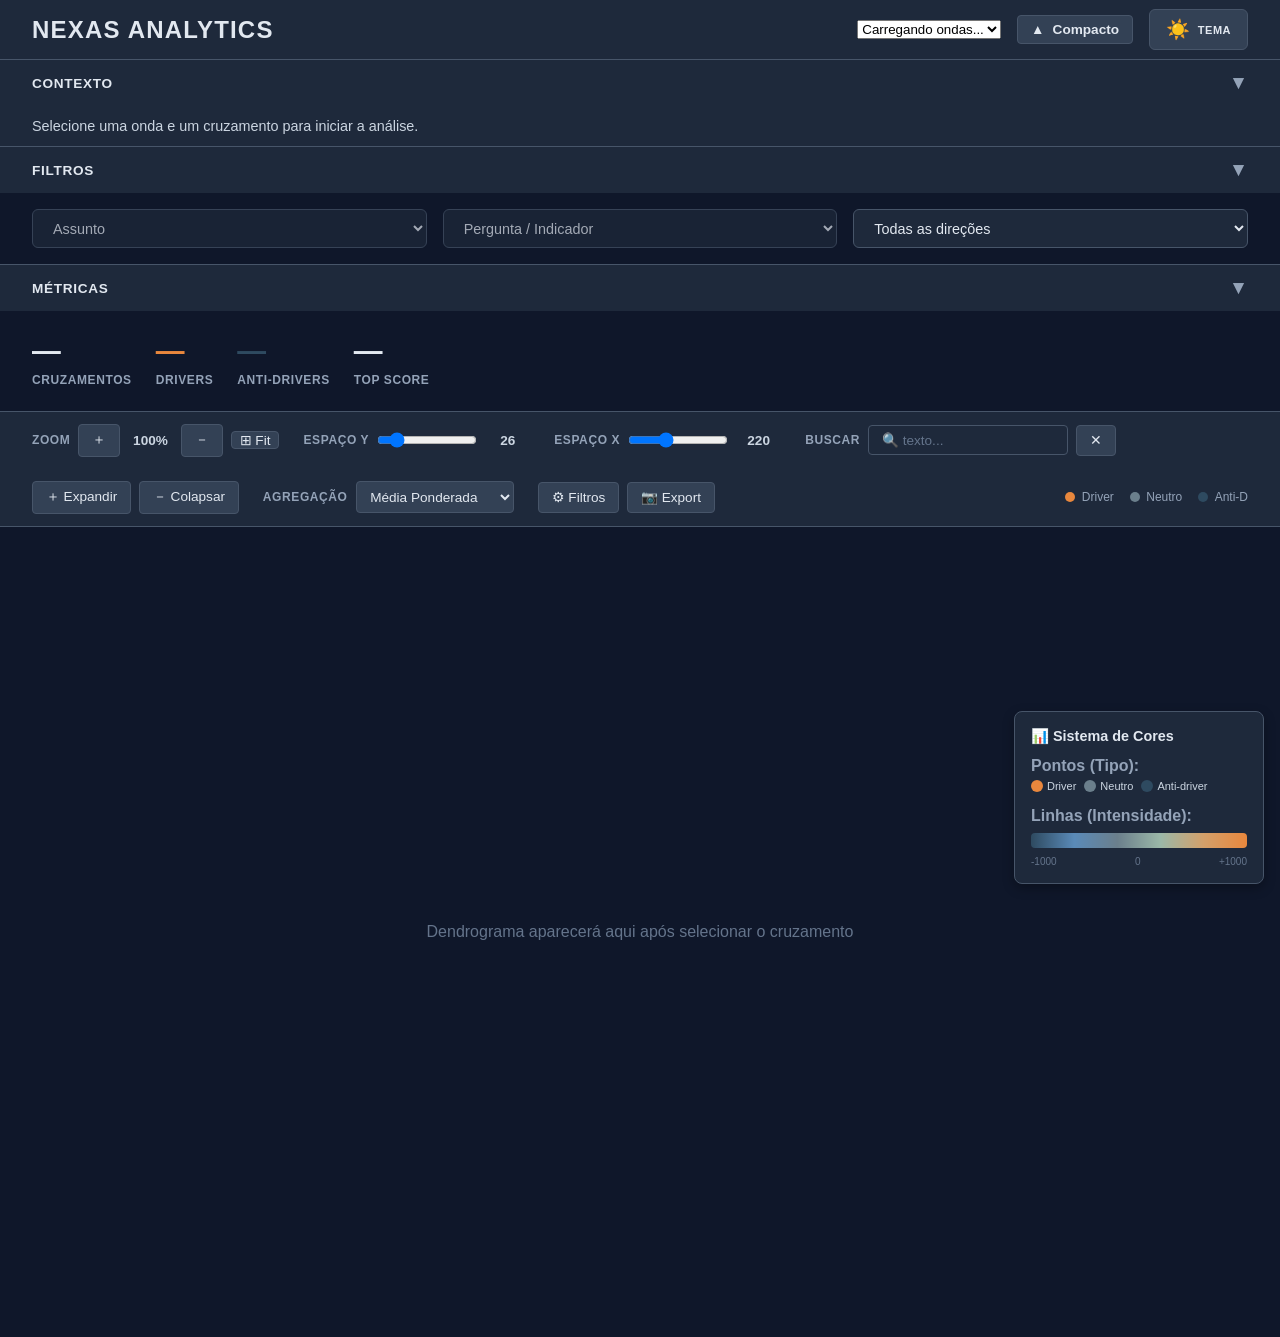
==== frontend/index.html @ d3ffb60a "feat: nexas analytics v1 — fastapi + sqlite + d3 collapsible tree" ====
<!DOCTYPE html>
<html lang="pt-BR" data-theme="dark">
<head>
    <meta charset="UTF-8">
    <meta name="viewport" content="width=device-width, initial-scale=1.0">
    <title>NEXAS Analytics v2.0 - Final</title>
    <script src="https://d3js.org/d3.v7.min.js"></script>
    <style>
        /* ═══════════════════════════════════════════════════════════
           CSS VARIABLES - TEMA ESCURO E CLARO
           ═══════════════════════════════════════════════════════════ */
        
        :root[data-theme="dark"] {
            --bg-primary: #0f172a;
            --bg-secondary: #1e293b;
            --bg-tertiary: #334155;
            --text-primary: #e2e8f0;
            --text-secondary: #cbd5e1;
            --text-tertiary: #94a3b8;
            --text-muted: #64748b;
            --border-color: #475569;
            --hover-bg: #334155;
            --input-bg: #1e293b;
            --input-border: #475569;
            --svg-bg: #0f172a;
            --node-stroke: #1e293b;
        }
        
        :root[data-theme="light"] {
            --bg-primary: #ffffff;
            --bg-secondary: #f8fafc;
            --bg-tertiary: #e2e8f0;
            --text-primary: #0f172a;
            --text-secondary: #334155;
            --text-tertiary: #475569;
            --text-muted: #94a3b8;
            --border-color: #cbd5e1;
            --hover-bg: #f1f5f9;
            --input-bg: #ffffff;
            --input-border: #cbd5e1;
            --svg-bg: #ffffff;
            --node-stroke: #e2e8f0;
        }
        
        * {
            margin: 0;
            padding: 0;
            box-sizing: border-box;
        }
        
        body {
            font-family: -apple-system, BlinkMacSystemFont, "Segoe UI", Roboto, "Helvetica Neue", Arial, sans-serif;
            background: var(--bg-primary);
            color: var(--text-primary);
            overflow-x: hidden;
            transition: background-color 0.3s ease, color 0.3s ease;
        }
        
        /* ═══════════════════════════════════════════════════════════
           HEADER ADAPTATIVO - NORMAL E MINIMIZADO
           ═══════════════════════════════════════════════════════════ */
        
        .header {
            background: var(--bg-secondary);
            border-bottom: 1px solid var(--border-color);
            padding: 1rem 2rem;
            display: flex;
            justify-content: space-between;
            align-items: center;
            transition: all 0.3s ease;
            height: 60px;
        }
        
        body.minimized .header {
            height: 40px;
            padding: 0.5rem 2rem;
        }
        
        .header h1 {
            font-size: 1.5rem;
            font-weight: 700;
            letter-spacing: 0.05em;
            color: var(--text-primary);
            transition: all 0.3s ease;
        }
        
        body.minimized .header h1 {
            font-size: 1.1rem;
        }
        
        .header-right {
            display: flex;
            gap: 1rem;
            align-items: center;
            transition: all 0.3s ease;
        }
        
        body.minimized .header-right select {
            display: none;
        }
        
        body.minimized .header-right {
            gap: 0.5rem;
        }
        
        /* ═══════════════════════════════════════════════════════════
           CONTROLES COLAPSÁVEIS - CONTEXTO, FILTROS, MÉTRICAS
           ═══════════════════════════════════════════════════════════ */
        
        .controls-wrapper {
            transition: all 0.3s ease;
        }
        
        body.minimized .controls-wrapper {
            display: none;
        }
        
        .section-collapsible {
            border-bottom: 1px solid var(--border-color);
            transition: all 0.3s ease;
        }
        
        .section-header {
            display: flex;
            justify-content: space-between;
            align-items: center;
            padding: 0.75rem 2rem;
            background: var(--bg-secondary);
            cursor: pointer;
            user-select: none;
            transition: all 0.3s ease;
        }
        
        .section-header:hover {
            background: var(--hover-bg);
        }
        
        .section-title {
            font-size: 0.85rem;
            font-weight: 600;
            color: var(--text-primary);
            text-transform: uppercase;
            letter-spacing: 0.05em;
            transition: color 0.3s ease;
        }
        
        .section-toggle {
            font-size: 1.2rem;
            color: var(--text-tertiary);
            transition: transform 0.3s ease, color 0.3s ease;
        }
        
        .section-collapsed .section-toggle {
            transform: rotate(-90deg);
        }
        
        .section-content {
            max-height: 500px;
            overflow: hidden;
            transition: max-height 0.3s ease, opacity 0.3s ease;
            opacity: 1;
        }
        
        .section-collapsed .section-content {
            max-height: 0;
            opacity: 0;
        }
        
        .contexto {
            background: var(--bg-secondary);
            padding: 0.75rem 2rem;
            font-size: 0.9rem;
            color: var(--text-secondary);
            font-weight: 500;
            transition: all 0.3s ease;
        }
        
        .filtros {
            background: var(--bg-primary);
            padding: 1rem 2rem;
            display: flex;
            gap: 1rem;
            transition: all 0.3s ease;
        }
        
        .filtros select {
            flex: 1;
            padding: 0.6rem 1rem;
            background: var(--input-bg);
            color: var(--text-primary);
            border: 1px solid var(--input-border);
            border-radius: 6px;
            font-size: 0.9rem;
            cursor: pointer;
            transition: all 0.3s ease;
        }
        
        .filtros select:hover {
            background: var(--hover-bg);
        }
        
        .filtros select:focus {
            outline: 2px solid #3b82f6;
            outline-offset: 2px;
        }
        
        .metricas {
            display: flex;
            gap: 1.5rem;
            padding: 1.5rem 2rem;
            background: var(--bg-primary);
            transition: all 0.3s ease;
        }
        
        .metrica-item {
            display: flex;
            flex-direction: column;
            gap: 0.3rem;
        }
        
        .metrica-item .valor {
            font-size: 1.8rem;
            font-weight: 700;
            color: var(--text-primary);
            transition: color 0.3s ease;
        }
        
        .metrica-item .label {
            font-size: 0.75rem;
            color: var(--text-tertiary);
            text-transform: uppercase;
            letter-spacing: 0.05em;
            font-weight: 600;
            transition: color 0.3s ease;
        }
        
        .cor-driver { color: #E8873D !important; }
        .cor-anti { color: #2E4A60 !important; }
        
        /* ═══════════════════════════════════════════════════════════
           TOOLBAR - SEMPRE VISÍVEL
           ═══════════════════════════════════════════════════════════ */
        
        .viz-toolbar {
            background: var(--bg-secondary);
            padding: 0.75rem 2rem;
            display: flex;
            gap: 1.5rem;
            align-items: center;
            flex-wrap: wrap;
            transition: all 0.3s ease;
            border-bottom: 1px solid var(--border-color);
            min-height: 50px;
        }
        
        body.minimized .viz-toolbar {
            padding: 0.5rem 2rem;
        }
        
        .toolbar-group {
            display: flex;
            gap: 0.5rem;
            align-items: center;
        }
        
        .toolbar-label {
            font-size: 0.75rem;
            color: var(--text-tertiary);
            font-weight: 600;
            text-transform: uppercase;
            letter-spacing: 0.05em;
            transition: color 0.3s ease;
        }
        
        .zoom-btn, .btn-sm {
            background: var(--bg-tertiary);
            color: var(--text-primary);
            border: 1px solid var(--border-color);
            padding: 0.4rem 0.8rem;
            border-radius: 4px;
            cursor: pointer;
            font-size: 0.85rem;
            font-weight: 500;
            transition: all 0.2s ease;
        }
        
        .zoom-btn:hover, .btn-sm:hover {
            background: var(--hover-bg);
            transform: translateY(-1px);
        }
        
        .zoom-pct, .slider-val {
            font-size: 0.85rem;
            color: var(--text-secondary);
            font-weight: 600;
            min-width: 45px;
            text-align: center;
            transition: color 0.3s ease;
        }
        
        input[type="range"] {
            width: 100px;
            cursor: pointer;
        }
        
        .search-box {
            background: var(--input-bg);
            color: var(--text-primary);
            border: 1px solid var(--input-border);
            padding: 0.4rem 0.8rem;
            border-radius: 4px;
            font-size: 0.85rem;
            width: 200px;
            transition: all 0.3s ease;
        }
        
        .search-box:focus {
            outline: 2px solid #3b82f6;
            outline-offset: 2px;
        }
        
        .search-box::placeholder {
            color: var(--text-muted);
        }
        
        select.btn-sm {
            padding: 0.4rem 0.6rem;
            font-size: 0.85rem;
        }
        
        .legenda {
            display: flex;
            gap: 1rem;
            margin-left: auto;
        }
        
        .legenda-item {
            display: flex;
            align-items: center;
            gap: 0.4rem;
            font-size: 0.75rem;
            color: var(--text-tertiary);
            transition: color 0.3s ease;
        }
        
        .legenda-dot {
            width: 10px;
            height: 10px;
            border-radius: 50%;
        }
        
        /* ═══════════════════════════════════════════════════════════
           BOTÃO MINIMIZAR MODO COMPACTO
           ═══════════════════════════════════════════════════════════ */
        
        .btn-minimize {
            background: var(--bg-tertiary);
            color: var(--text-primary);
            border: 1px solid var(--border-color);
            padding: 0.4rem 0.8rem;
            border-radius: 4px;
            cursor: pointer;
            font-size: 0.85rem;
            font-weight: 600;
            transition: all 0.3s ease;
            display: flex;
            align-items: center;
            gap: 0.5rem;
        }
        
        .btn-minimize:hover {
            background: var(--hover-bg);
            transform: translateY(-1px);
        }
        
        body.minimized .btn-minimize {
            font-size: 0.75rem;
            padding: 0.3rem 0.6rem;
        }
        
        /* ═══════════════════════════════════════════════════════════
           OVERLAY DE FILTROS
           ═══════════════════════════════════════════════════════════ */
        
        .filters-overlay {
            position: fixed;
            top: 0;
            left: 0;
            width: 100%;
            height: 100%;
            background: rgba(0, 0, 0, 0.7);
            backdrop-filter: blur(4px);
            display: none;
            align-items: center;
            justify-content: center;
            z-index: 9999;
            opacity: 0;
            transition: opacity 0.3s ease;
        }
        
        .filters-overlay.active {
            display: flex;
            opacity: 1;
        }
        
        .filters-panel {
            background: var(--bg-secondary);
            border: 1px solid var(--border-color);
            border-radius: 12px;
            padding: 2rem;
            max-width: 600px;
            width: 90%;
            max-height: 80vh;
            overflow-y: auto;
            box-shadow: 0 20px 60px rgba(0, 0, 0, 0.5);
        }
        
        .filters-panel h3 {
            margin-bottom: 1.5rem;
            color: var(--text-primary);
            font-size: 1.2rem;
        }
        
        .filters-panel .section-group {
            margin-bottom: 1.5rem;
        }
        
        .filters-panel .section-group h4 {
            font-size: 0.9rem;
            color: var(--text-tertiary);
            text-transform: uppercase;
            letter-spacing: 0.05em;
            margin-bottom: 0.75rem;
            font-weight: 600;
        }
        
        .filters-panel .close-btn {
            width: 100%;
            margin-top: 1.5rem;
            padding: 0.75rem;
            background: var(--bg-tertiary);
            color: var(--text-primary);
            border: 1px solid var(--border-color);
            border-radius: 6px;
            cursor: pointer;
            font-size: 0.9rem;
            font-weight: 600;
            transition: all 0.3s ease;
        }
        
        .filters-panel .close-btn:hover {
            background: var(--hover-bg);
        }
        
        /* ═══════════════════════════════════════════════════════════
           DENDROGRAMA - STICKY E RESPONSIVO
           ═══════════════════════════════════════════════════════════ */
        
        .viz-wrapper {
            position: sticky;
            top: 0;
            height: calc(100vh - 90px);
            transition: height 0.3s ease;
        }
        
        body.minimized .viz-wrapper {
            height: calc(100vh - 90px);
        }
        
        .viz-svg-container {
            width: 100%;
            height: 100%;
            position: relative;
            overflow: hidden;
            background: var(--svg-bg);
            transition: background-color 0.3s ease;
        }
        
        .viz-placeholder {
            position: absolute;
            top: 50%;
            left: 50%;
            transform: translate(-50%, -50%);
            color: var(--text-muted);
            font-size: 1rem;
            text-align: center;
            transition: color 0.3s ease;
        }
        
        :root[data-theme="dark"] .node-text-line {
            fill: #e2e8f0 !important;
        }
        
        :root[data-theme="light"] .node-text-line {
            fill: #0f172a !important;
        }
        
        .node.highlighted circle {
            stroke: #fbbf24;
            stroke-width: 3;
        }
        
        .node.dimmed {
            opacity: 0.3;
        }
        
        /* ═══════════════════════════════════════════════════════════
           TOOLTIP
           ═══════════════════════════════════════════════════════════ */
        
        .tooltip {
            position: fixed;
            background: var(--bg-secondary);
            color: var(--text-primary);
            border: 1px solid var(--border-color);
            border-radius: 8px;
            padding: 0.75rem;
            pointer-events: none;
            opacity: 0;
            transition: opacity 0.2s ease, background-color 0.3s ease, color 0.3s ease, border-color 0.3s ease;
            z-index: 9999;
            max-width: 380px;
            box-shadow: 0 4px 12px rgba(0, 0, 0, 0.3);
        }
        
        .t-title {
            font-weight: 700;
            font-size: 0.9rem;
            margin-bottom: 0.5rem;
            color: var(--text-primary);
            border-bottom: 1px solid var(--border-color);
            padding-bottom: 0.4rem;
            transition: color 0.3s ease, border-color 0.3s ease;
        }
        
        .t-row {
            font-size: 0.8rem;
            margin: 0.3rem 0;
            color: var(--text-secondary);
            transition: color 0.3s ease;
        }
        
        .t-row em {
            font-style: normal;
            font-weight: 600;
            color: var(--text-primary);
            transition: color 0.3s ease;
        }
        
        .t-hint {
            font-size: 0.7rem;
            color: var(--text-muted);
            margin-top: 0.5rem;
            font-style: italic;
            border-top: 1px solid var(--border-color);
            padding-top: 0.4rem;
            transition: color 0.3s ease, border-color 0.3s ease;
        }
        
        /* ═══════════════════════════════════════════════════════════
           LOADING, TEMA, LEGEND
           ═══════════════════════════════════════════════════════════ */
        
        .loading-overlay {
            position: fixed;
            top: 0;
            left: 0;
            width: 100%;
            height: 100%;
            background: rgba(15, 23, 42, 0.9);
            display: none;
            align-items: center;
            justify-content: center;
            flex-direction: column;
            gap: 1rem;
            z-index: 10000;
            transition: background-color 0.3s ease;
        }
        
        :root[data-theme="light"] .loading-overlay {
            background: rgba(255, 255, 255, 0.9);
        }
        
        .loading-spinner {
            width: 50px;
            height: 50px;
            border: 4px solid var(--border-color);
            border-top-color: #3b82f6;
            border-radius: 50%;
            animation: spin 1s linear infinite;
        }
        
        .loading-text {
            color: var(--text-primary);
            font-size: 1rem;
            font-weight: 500;
            transition: color 0.3s ease;
        }
        
        @keyframes spin {
            to { transform: rotate(360deg); }
        }
        
        #theme-toggle {
            background: var(--bg-tertiary);
            color: var(--text-primary);
            border: 1px solid var(--border-color);
            padding: 0.5rem 1rem;
            border-radius: 6px;
            cursor: pointer;
            display: flex;
            align-items: center;
            gap: 0.5rem;
            font-weight: 600;
            transition: all 0.3s ease;
        }
        
        #theme-toggle:hover {
            background: var(--hover-bg);
            transform: translateY(-1px);
        }
        
        #toggle-icon {
            font-size: 1.2rem;
        }
        
        body.minimized #theme-toggle {
            padding: 0.3rem 0.6rem;
            font-size: 0.75rem;
        }
        
        .legend-expanded {
            position: fixed;
            bottom: 1rem;
            right: 1rem;
            background: var(--bg-secondary);
            color: var(--text-primary);
            border: 1px solid var(--border-color);
            border-radius: 8px;
            padding: 1rem;
            min-width: 250px;
            box-shadow: 0 4px 12px rgba(0, 0, 0, 0.3);
            transition: all 0.3s ease;
            z-index: 1000;
        }
        
        .legend-expanded h4 {
            margin: 0 0 0.75rem 0;
            font-size: 0.9rem;
            color: var(--text-primary);
            transition: color 0.3s ease;
        }
        
        @media (max-width: 768px) {
            .header { padding: 0.75rem 1rem; }
            .header h1 { font-size: 1.2rem; }
            .filtros, .metricas, .viz-toolbar { padding: 0.75rem 1rem; }
            .viz-toolbar { gap: 0.75rem; }
            .search-box { width: 150px; }
        }
    </style>
</head>
<body>

<header class="header">
    <h1>NEXAS ANALYTICS</h1>
    <div class="header-right">
        <select id="onda-select"><option value="">Carregando ondas...</option></select>
        <button class="btn-minimize" id="btn-toggle-compact">
            <span id="compact-icon">▲</span>
            <span id="compact-text">Compacto</span>
        </button>
        <button id="theme-toggle">
            <span id="toggle-icon">☀️</span>
            <span style="font-size:11px;letter-spacing:.5px">TEMA</span>
        </button>
    </div>
</header>

<div class="controls-wrapper" id="controls-wrapper">
    <div class="section-collapsible" id="section-contexto">
        <div class="section-header" onclick="toggleSection('contexto')">
            <span class="section-title">Contexto</span>
            <span class="section-toggle">▼</span>
        </div>
        <div class="section-content">
            <div class="contexto" id="contexto">
                Selecione uma onda e um cruzamento para iniciar a análise.
            </div>
        </div>
    </div>

    <div class="section-collapsible" id="section-filtros">
        <div class="section-header" onclick="toggleSection('filtros')">
            <span class="section-title">Filtros</span>
            <span class="section-toggle">▼</span>
        </div>
        <div class="section-content">
            <div class="filtros">
                <select id="assunto-select" disabled><option value="">Assunto</option></select>
                <select id="pergunta-select" disabled><option value="">Pergunta / Indicador</option></select>
                <select id="direcao-select">
                    <option value="">Todas as direções</option>
                    <option value="DRIVER">Só Drivers</option>
                    <option value="ANTI-DRIVER">Só Anti-drivers</option>
                </select>
            </div>
        </div>
    </div>

    <div class="section-collapsible" id="section-metricas">
        <div class="section-header" onclick="toggleSection('metricas')">
            <span class="section-title">Métricas</span>
            <span class="section-toggle">▼</span>
        </div>
        <div class="section-content">
            <div class="metricas">
                <div class="metrica-item"><div class="valor" id="met-total">—</div><div class="label">Cruzamentos</div></div>
                <div class="metrica-item"><div class="valor cor-driver" id="met-drivers">—</div><div class="label">Drivers</div></div>
                <div class="metrica-item"><div class="valor cor-anti" id="met-anti">—</div><div class="label">Anti-drivers</div></div>
                <div class="metrica-item"><div class="valor" id="met-score">—</div><div class="label">Top Score</div></div>
            </div>
        </div>
    </div>
</div>

<div class="viz-toolbar">
    <div class="toolbar-group">
        <span class="toolbar-label">Zoom</span>
        <button class="zoom-btn" id="btn-zoom-in">＋</button>
        <span class="zoom-pct" id="zoom-pct">100%</span>
        <button class="zoom-btn" id="btn-zoom-out">－</button>
        <button class="zoom-btn btn-sm" id="btn-zoom-fit" style="width:auto;padding:0 8px">⊞ Fit</button>
    </div>
    <div class="toolbar-group">
        <span class="toolbar-label">Espaço Y</span>
        <input type="range" id="slider-y" min="14" max="100" value="26" step="2">
        <span class="slider-val" id="val-y">26</span>
    </div>
    <div class="toolbar-group">
        <span class="toolbar-label">Espaço X</span>
        <input type="range" id="slider-x" min="120" max="400" value="220" step="10">
        <span class="slider-val" id="val-x">220</span>
    </div>
    <div class="toolbar-group">
        <span class="toolbar-label">Buscar</span>
        <input type="text" class="search-box" id="search-box" placeholder="🔍 texto...">
        <button class="btn-sm" id="btn-clear-search">✕</button>
    </div>
    <div class="toolbar-group">
        <button class="btn-sm" id="btn-expand">＋ Expandir</button>
        <button class="btn-sm" id="btn-collapse">－ Colapsar</button>
    </div>
    <div class="toolbar-group">
        <span class="toolbar-label">Agregação</span>
        <select id="agregacao-select" class="btn-sm">
            <option value="weighted_mean">Média Ponderada</option>
            <option value="mean">Média Simples</option>
            <option value="median">Mediana</option>
            <option value="max">Máximo (Potencial)</option>
        </select>
    </div>
    <div class="toolbar-group">
        <button class="btn-sm" id="btn-filters" title="Abrir Filtros (quando minimizado)">⚙ Filtros</button>
        <button class="btn-sm" id="btn-export" title="Exportar PNG">📷 Export</button>
    </div>
    <div class="legenda">
        <div class="legenda-item"><div class="legenda-dot" style="background:#E8873D"></div>Driver</div>
        <div class="legenda-item"><div class="legenda-dot" style="background:#6B7F8C"></div>Neutro</div>
        <div class="legenda-item"><div class="legenda-dot" style="background:#2E4A60"></div>Anti-D</div>
    </div>
</div>

<div class="viz-wrapper">
    <div class="viz-svg-container" id="svg-container">
        <div class="viz-placeholder">Dendrograma aparecerá aqui após selecionar o cruzamento</div>
    </div>
</div>

<div class="filters-overlay" id="filters-overlay">
    <div class="filters-panel">
        <h3>⚙ Controles e Filtros</h3>
        
        <div class="section-group">
            <h4>Contexto</h4>
            <div class="contexto" id="overlay-contexto" style="padding:0.5rem 0;background:transparent">
                Selecione uma onda e um cruzamento.
            </div>
        </div>
        
        <div class="section-group">
            <h4>Filtros</h4>
            <div class="filtros" style="padding:0;flex-direction:column">
                <select id="overlay-assunto" disabled><option value="">Assunto</option></select>
                <select id="overlay-pergunta" disabled><option value="">Pergunta</option></select>
                <select id="overlay-direcao">
                    <option value="">Todas as direções</option>
                    <option value="DRIVER">Só Drivers</option>
                    <option value="ANTI-DRIVER">Só Anti-drivers</option>
                </select>
            </div>
        </div>
        
        <div class="section-group">
            <h4>Métricas</h4>
            <div class="metricas" style="padding:0">
                <div class="metrica-item"><div class="valor" id="overlay-total">—</div><div class="label">Cruzamentos</div></div>
                <div class="metrica-item"><div class="valor cor-driver" id="overlay-drivers">—</div><div class="label">Drivers</div></div>
                <div class="metrica-item"><div class="valor cor-anti" id="overlay-anti">—</div><div class="label">Anti-drivers</div></div>
            </div>
        </div>
        
        <button class="close-btn" onclick="closeFiltersOverlay()">✕ Fechar</button>
    </div>
</div>

<div class="loading-overlay" id="loading-overlay">
    <div class="loading-spinner"></div>
    <div class="loading-text" id="loading-text">Carregando...</div>
</div>

<div class="legend-expanded" id="legend-expanded">
    <h4>📊 Sistema de Cores</h4>
    <div style="margin: 10px 0;">
        <strong style="color:var(--text-tertiary)">Pontos (Tipo):</strong>
        <div style="display: flex; gap: 8px; margin-top: 5px;">
            <div style="display:flex;align-items:center;gap:4px">
                <div style="width:12px;height:12px;border-radius:50%;background:#E8873D"></div>
                <span style="font-size:11px;color:var(--text-secondary)">Driver</span>
            </div>
            <div style="display:flex;align-items:center;gap:4px">
                <div style="width:12px;height:12px;border-radius:50%;background:#6B7F8C"></div>
                <span style="font-size:11px;color:var(--text-secondary)">Neutro</span>
            </div>
            <div style="display:flex;align-items:center;gap:4px">
                <div style="width:12px;height:12px;border-radius:50%;background:#2E4A60"></div>
                <span style="font-size:11px;color:var(--text-secondary)">Anti-driver</span>
            </div>
        </div>
    </div>
    <div style="margin-top: 15px;">
        <strong style="color:var(--text-tertiary)">Linhas (Intensidade):</strong>
        <div class="legend-gradient-bar" style="background: linear-gradient(to right, #2E4A60, #5A8AB8, #6B7F8C, #9BB8A8, #D4A06A, #E8873D); height: 15px; border-radius: 4px; margin: 8px 0;"></div>
        <div style="display: flex; justify-content: space-between; font-size: 10px; color:var(--text-muted);">
            <span>-1000</span>
            <span>0</span>
            <span>+1000</span>
        </div>
    </div>
</div>

<div class="tooltip" id="tooltip"></div>

<script>

// ═══════════════════════════════════════════════════════════
// VARIÁVEIS GLOBAIS
// ═══════════════════════════════════════════════════════════

const state = {
    onda: null,
    assunto: null,
    pergunta: null,
    direcao: null,
    treeData: null,
    nodeYSpacing: 26,
    nodeXSpacing: 220,
    zoomLevel: 1,
    agregacao: 'weighted_mean',
    isCompactMode: false
};

let svg, g, treemap, root, diagonal;
const tipEl = document.getElementById('tooltip');
const loadingEl = document.getElementById('loading-overlay');
const loadingTextEl = document.getElementById('loading-text');

// ═══════════════════════════════════════════════════════════
// SISTEMA DE CORES HÍBRIDO
// ═══════════════════════════════════════════════════════════

const COLOR_STOPS = [
    { score: -2000, color: '#2E4A60' },
    { score: -1000, color: '#4A7299' },
    { score: -200, color: '#5A8AB8' },
    { score: -30, color: '#6B7F8C' },
    { score: 30, color: '#9BB8A8' },
    { score: 200, color: '#D4A06A' },
    { score: 1000, color: '#E8873D' },
    { score: 2000, color: '#E8873D' }
];

function hexToRgb(hex) {
    const r = parseInt(hex.slice(1, 3), 16);
    const g = parseInt(hex.slice(3, 5), 16);
    const b = parseInt(hex.slice(5, 7), 16);
    return { r, g, b };
}

function rgbToHex(r, g, b) {
    return '#' + [r, g, b].map(x => {
        const hex = Math.round(x).toString(16);
        return hex.length === 1 ? '0' + hex : hex;
    }).join('');
}

function interpolateColor(score) {
    for (let i = 0; i < COLOR_STOPS.length - 1; i++) {
        const stop1 = COLOR_STOPS[i];
        const stop2 = COLOR_STOPS[i + 1];
        
        if (score >= stop1.score && score <= stop2.score) {
            const t = (score - stop1.score) / (stop2.score - stop1.score);
            const rgb1 = hexToRgb(stop1.color);
            const rgb2 = hexToRgb(stop2.color);
            
            const r = rgb1.r + t * (rgb2.r - rgb1.r);
            const g = rgb1.g + t * (rgb2.g - rgb1.g);
            const b = rgb1.b + t * (rgb2.b - rgb1.b);
            
            return rgbToHex(r, g, b);
        }
    }
    
    if (score < COLOR_STOPS[0].score) return COLOR_STOPS[0].color;
    return COLOR_STOPS[COLOR_STOPS.length - 1].color;
}

function getColorByScoreGradient(score) {
    return interpolateColor(score);
}

function nodeColor(d) {
    if (!d || !d.data || !d.data.metrics) return '#6B7F8C';
    
    if (d.data.leaf) {
        const dir = d.data.metrics.direcao;
        if (dir === 'DRIVER') return '#E8873D';
        if (dir === 'ANTI-DRIVER') return '#2E4A60';
        return '#6B7F8C';
    }
    
    const score = getNodeScore(d);
    return getColorByScoreGradient(score);
}

function linkColor(d) {
    const score = getNodeScore(d);
    return getColorByScoreGradient(score);
}

// ═══════════════════════════════════════════════════════════
// MENU RETRÁTIL CASCATA
// ═══════════════════════════════════════════════════════════

function toggleSection(sectionName) {
    const section = document.getElementById(`section-${sectionName}`);
    if (section) {
        section.classList.toggle('section-collapsed');
    }
}

// ═══════════════════════════════════════════════════════════
// MODO COMPACTO - STICKY + MINI-HEADER
// ═══════════════════════════════════════════════════════════

function toggleCompactMode() {
    state.isCompactMode = !state.isCompactMode;
    document.body.classList.toggle('minimized', state.isCompactMode);
    
    const icon = document.getElementById('compact-icon');
    const text = document.getElementById('compact-text');
    
    if (state.isCompactMode) {
        icon.textContent = '▼';
        text.textContent = 'Expandir';
    } else {
        icon.textContent = '▲';
        text.textContent = 'Compacto';
    }
    setTimeout(resizeDendrogram, 300);
}

function openFiltersOverlay() {
    const overlay = document.getElementById('filters-overlay');
    overlay.classList.add('active');
    
    syncOverlayValues();
}

function closeFiltersOverlay() {
    const overlay = document.getElementById('filters-overlay');
    overlay.classList.remove('active');
}

function syncOverlayValues() {
    const contexto = document.getElementById('contexto').textContent;
    document.getElementById('overlay-contexto').textContent = contexto;
    
    document.getElementById('overlay-total').textContent = document.getElementById('met-total').textContent;
    document.getElementById('overlay-drivers').textContent = document.getElementById('met-drivers').textContent;
    document.getElementById('overlay-anti').textContent = document.getElementById('met-anti').textContent;
}

// ═══════════════════════════════════════════════════════════
// TOOLTIP COM COMPOSIÇÃO (SEM DESVIO PADRÃO)
// ═══════════════════════════════════════════════════════════

function showTip(ev, d) {
    if (!d || !d.data) return;
    const m = d.data.metrics;
    if (!m) return;
    
    const score = getNodeScore(d);
    const scoreColor = d.data.leaf ? nodeColor(d) : getColorByScoreGradient(score);
    
    let h = `<div class="t-title">${d.data.name || 'Sem nome'}</div>`;
    
    if (d.data.leaf) {
        h += `<div class="t-row">Score Nexas: <em style="color:${scoreColor};font-weight:bold">${score.toFixed(2)}</em></div>`;
        h += `<div class="t-row">Direção: <em style="color:${scoreColor};font-weight:bold">${m.direcao || 'N/A'}</em></div>`;
        h += `<div class="t-row">Categoria: <em>${m.categoria_direcao || 'N/A'}</em></div>`;
        h += `<div class="t-row">Lift: <em>${(m.lift || 0).toFixed(3)}</em></div>`;
        h += `<div class="t-row">Relevância: <em>${((m.relevancia || 0)*100).toFixed(1)}%</em></div>`;
        if (m.base_comum) h += `<div class="t-row">Base comum: <em>${m.base_comum}</em></div>`;
    } else {
        h += `<div class="t-row">Score Médio (${getAgregacaoLabel()}): <em style="color:${scoreColor};font-weight:bold">${score.toFixed(2)}</em></div>`;
        
        if (m.min_score !== undefined && m.max_score !== undefined) {
            h += `<div class="t-row">Range: <em>${m.min_score.toFixed(0)} a ${m.max_score.toFixed(0)}</em></div>`;
        }
        
        if (m.median_score !== undefined && Math.abs(m.median_score - m.avg_score) > 0.1) {
            h += `<div class="t-row">Mediana: <em>${m.median_score.toFixed(2)}</em></div>`;
        }
        
        // NOVO: Composição Driver/Anti-driver (substitui desvio padrão)
        if (m.composition) {
            h += `<div class="t-row" style="margin-top:0.5rem;padding-top:0.5rem;border-top:1px solid var(--border-color)"><strong>Composição:</strong></div>`;
            
            if (m.composition.drivers) {
                const d = m.composition.drivers;
                h += `<div class="t-row">• Drivers: <em>${d.percentage}% (${d.count})</em></div>`;
                h += `<div class="t-row" style="margin-left:1rem">média <em style="color:#E8873D">+${d.avg.toFixed(0)}</em>, max <em>+${d.max.toFixed(0)}</em></div>`;
            }
            
            if (m.composition.anti_drivers) {
                const a = m.composition.anti_drivers;
                h += `<div class="t-row">• Anti-drivers: <em>${a.percentage}% (${a.count})</em></div>`;
                h += `<div class="t-row" style="margin-left:1rem">média <em style="color:#2E4A60">${a.avg.toFixed(0)}</em>, min <em>${a.min.toFixed(0)}</em></div>`;
            }
        }
        
        h += `<div class="t-row">Relevância média: <em>${((m.avg_relevancia || 0)*100).toFixed(1)}%</em></div>`;
        h += `<div class="t-row">Associações: <em>${m.count || 0}</em></div>`;
        h += `<div class="t-hint">Clique para expandir / colapsar</div>`;
    }
    
    // NOVO: Botão "Abrir em nova aba"
    const currentUrl = new URL(window.location.href);
    h += `<button onclick="window.open('${currentUrl.href}', '_blank')" style="width:100%;margin-top:0.5rem;padding:0.5rem;background:var(--bg-tertiary);color:var(--text-primary);border:1px solid var(--border-color);border-radius:4px;cursor:pointer;font-size:0.85rem;font-weight:500;transition:all 0.2s ease">🔗 Abrir em nova aba</button>`;
    
    tipEl.innerHTML = h;
    tipEl.style.opacity = '1';
    tipEl.style.left = `${ev.clientX + 16}px`;
    tipEl.style.top = `${ev.clientY - 10}px`;
}

function hideTip() {
    tipEl.style.opacity = '0';
}

// ═══════════════════════════════════════════════════════════
// HELPERS
// ═══════════════════════════════════════════════════════════

function getTextColor() {
    const theme = document.documentElement.getAttribute('data-theme');
    return theme === 'dark' ? '#e2e8f0' : '#0f172a';
}

function getNodeStroke() {
    const theme = document.documentElement.getAttribute('data-theme');
    return theme === 'dark' ? '#1e293b' : '#e2e8f0';
}

function getAgregacaoLabel() {
    const labels = {
        'weighted_mean': 'Ponderada',
        'mean': 'Simples',
        'median': 'Mediana',
        'max': 'Máximo'
    };
    return labels[state.agregacao] || 'Ponderada';
}

function getNodeScore(d) {
    if (!d || !d.data || !d.data.metrics) return 0;
    const m = d.data.metrics;
    
    if (d.data.leaf) {
        return m.score_nexas || 0;
    }
    
    switch (state.agregacao) {
        case 'mean':
            return m.avg_score || 0;
        case 'median':
            return m.median_score || m.avg_score || 0;
        case 'max':
            return m.max_score || m.avg_score || 0;
        case 'weighted_mean':
        default:
            return m.avg_score || 0;
    }
}

function wrapText(text, maxChars = 35) {
    if (!text || text.length <= maxChars) return [text || ''];
    const words = text.split(' ');
    const lines = [];
    let current = '';
    
    for (const word of words) {
        const test = current ? `${current} ${word}` : word;
        if (test.length <= maxChars) {
            current = test;
        } else {
            if (current) lines.push(current);
            current = word;
        }
    }
    if (current) lines.push(current);
    return lines;
}

function showLoading(text = 'Carregando...') {
    loadingTextEl.textContent = text;
    loadingEl.style.display = 'flex';
}

function hideLoading() {
    loadingEl.style.display = 'none';
}

function setContexto(onda, assunto, pergunta, direcao) {
    let txt = `${onda} → ${assunto} | ${pergunta}`;
    if (direcao) {
        txt += ` [${direcao === 'DRIVER' ? 'Só Drivers' : 'Só Anti-drivers'}]`;
    }
    document.getElementById('contexto').textContent = txt;
}

function updateMetricas(data) {
    if (!data || !data.tree) {
        document.getElementById('met-total').textContent = '—';
        document.getElementById('met-drivers').textContent = '—';
        document.getElementById('met-anti').textContent = '—';
        document.getElementById('met-score').textContent = '—';
        return;
    }
    
    let total = 0;
    let drivers = 0;
    let antiDrivers = 0;
    let maxScore = -Infinity;
    
    function traverse(node) {
        if (node.leaf && node.metrics) {
            total++;
            const dir = node.metrics.direcao;
            if (dir === 'DRIVER') drivers++;
            else if (dir === 'ANTI-DRIVER') antiDrivers++;
            
            const score = Math.abs(node.metrics.score_nexas || 0);
            if (score > maxScore) maxScore = score;
        }
        if (node.children) {
            node.children.forEach(traverse);
        }
    }
    
    traverse(data.tree);
    
    document.getElementById('met-total').textContent = total;
    document.getElementById('met-drivers').textContent = drivers;
    document.getElementById('met-anti').textContent = antiDrivers;
    document.getElementById('met-score').textContent = maxScore === -Infinity ? '—' : `+${maxScore.toFixed(0)}`;
}

function updateURL() {
    const params = new URLSearchParams();
    if (state.onda) params.set('onda', state.onda);
    if (state.assunto) params.set('assunto', state.assunto);
    if (state.pergunta) params.set('pergunta', state.pergunta);
    if (state.direcao) params.set('direcao', state.direcao);
    
    const newUrl = `${window.location.pathname}?${params.toString()}`;
    window.history.replaceState({}, '', newUrl);
}

function loadFromURL() {
    const params = new URLSearchParams(window.location.search);
    const onda = params.get('onda');
    const assunto = params.get('assunto');
    const pergunta = params.get('pergunta');
    const direcao = params.get('direcao');
    
    if (onda) state.onda = onda;
    if (assunto) state.assunto = assunto;
    if (pergunta) state.pergunta = pergunta;
    if (direcao) state.direcao = direcao;
    
    return { onda, assunto, pergunta, direcao };
}

// ═══════════════════════════════════════════════════════════
// TEMA CLARO/ESCURO
// ═══════════════════════════════════════════════════════════

function initTheme() {
    const btn = document.getElementById('theme-toggle');
    const icon = document.getElementById('toggle-icon');
    
    let isDark = true;
    document.documentElement.setAttribute('data-theme', 'dark');
    icon.textContent = '☀️';
    
    btn.addEventListener('click', () => {
        isDark = !isDark;
        const theme = isDark ? 'dark' : 'light';
        document.documentElement.setAttribute('data-theme', theme);
        icon.textContent = isDark ? '☀️' : '🌙';
        
        if (svg) {
            d3.selectAll('.node-text-line').style('fill', getTextColor());
            d3.selectAll('.node circle').style('stroke', getNodeStroke());
        }
    });
}

// ═══════════════════════════════════════════════════════════
// API CALLS
// ═══════════════════════════════════════════════════════════

async function loadData() {
    if (!state.onda || !state.assunto || !state.pergunta) return;
    
    showLoading('Carregando árvore...');
    
    try {
        const params = new URLSearchParams();
        params.set('onda', state.onda);
        params.set('assunto', state.assunto);
        params.set('pergunta', state.pergunta);
        if (state.direcao) params.set('direcao', state.direcao);
        
        const resp = await fetch(`/api/tree?${params.toString()}`);
        if (!resp.ok) throw new Error(`HTTP ${resp.status}`);
        
        const data = await resp.json();
        state.treeData = data;
        
        setContexto(state.onda, state.assunto, state.pergunta, state.direcao);
        updateMetricas(data);
        updateURL();
        renderTree(data.tree);
    } catch (err) {
        console.error('Erro ao carregar árvore:', err);
        alert('Erro ao carregar dados: ' + err.message);
    } finally {
        hideLoading();
    }
}

async function loadOndas() {
    try {
        const resp = await fetch('/api/ondas');
        if (!resp.ok) throw new Error(`HTTP ${resp.status}`);
        const ondas = await resp.json();
        
        const sel = document.getElementById('onda-select');
        sel.innerHTML = '<option value="">Selecione uma onda</option>';
        ondas.forEach(o => {
            const opt = document.createElement('option');
            opt.value = o.codigo;
            opt.textContent = o.codigo;
            sel.appendChild(opt);
        });
        
        if (state.onda) {
            sel.value = state.onda;
            loadAssuntos();
        }
    } catch (err) {
        console.error('Erro ao carregar ondas:', err);
    }
}

async function loadAssuntos() {
    if (!state.onda) return;
    
    try {
        const resp = await fetch(`/api/assuntos?onda=${state.onda}`);
        if (!resp.ok) throw new Error(`HTTP ${resp.status}`);
        const assuntos = await resp.json();
        
        const sel = document.getElementById('assunto-select');
        const overlayAssunto = document.getElementById('overlay-assunto');
        
        sel.innerHTML = '<option value="">Selecione um assunto</option>';
        overlayAssunto.innerHTML = '<option value="">Selecione um assunto</option>';
        
        assuntos.forEach(a => {
            const opt1 = document.createElement('option');
            opt1.value = a;
            opt1.textContent = a;
            sel.appendChild(opt1);
            
            const opt2 = document.createElement('option');
            opt2.value = a;
            opt2.textContent = a;
            overlayAssunto.appendChild(opt2);
        });
        
        sel.disabled = false;
        overlayAssunto.disabled = false;
        
        if (state.assunto) {
            sel.value = state.assunto;
            overlayAssunto.value = state.assunto;
            loadPerguntas();
        }
    } catch (err) {
        console.error('Erro ao carregar assuntos:', err);
    }
}

async function loadPerguntas() {
    if (!state.onda || !state.assunto) return;
    
    try {
        const resp = await fetch(`/api/perguntas?onda=${state.onda}&assunto=${state.assunto}`);
        if (!resp.ok) throw new Error(`HTTP ${resp.status}`);
        const perguntas = await resp.json();
        
        const sel = document.getElementById('pergunta-select');
        const overlayPergunta = document.getElementById('overlay-pergunta');
        
        sel.innerHTML = '<option value="">Selecione uma pergunta</option>';
        overlayPergunta.innerHTML = '<option value="">Selecione uma pergunta</option>';
        
        perguntas.forEach(p => {
            const opt1 = document.createElement('option');
            opt1.value = p;
            opt1.textContent = p;
            sel.appendChild(opt1);
            
            const opt2 = document.createElement('option');
            opt2.value = p;
            opt2.textContent = p;
            overlayPergunta.appendChild(opt2);
        });
        
        sel.disabled = false;
        overlayPergunta.disabled = false;
        
        if (state.pergunta) {
            sel.value = state.pergunta;
            overlayPergunta.value = state.pergunta;
            loadData();
        }
    } catch (err) {
        console.error('Erro ao carregar perguntas:', err);
    }
}

// ═══════════════════════════════════════════════════════════
// RENDERIZAÇÃO DO DENDROGRAMA
// ═══════════════════════════════════════════════════════════

function renderTree(data) {
    if (!data) return;
    
    const container = document.getElementById('svg-container');
    container.innerHTML = '';
    
    const width = container.clientWidth;
    const height = container.clientHeight;
    
    svg = d3.select('#svg-container')
        .append('svg')
        .attr('width', width)
        .attr('height', height);
    
    g = svg.append('g');
    
    const zoom = d3.zoom()
        .scaleExtent([0.1, 10])
        .on('zoom', (event) => {
            g.attr('transform', event.transform);
            state.zoomLevel = event.transform.k;
            document.getElementById('zoom-pct').textContent = Math.round(event.transform.k * 100) + '%';
        });
    
    svg.call(zoom);
    
    treemap = d3.tree().nodeSize([state.nodeYSpacing, state.nodeXSpacing]);
    root = d3.hierarchy(data);
    
    root.x0 = height / 2;
    root.y0 = 0;
    
    root.children?.forEach(collapse);
    update(root);
    
    const initialTransform = d3.zoomIdentity.translate(100, height / 2).scale(1);
    svg.call(zoom.transform, initialTransform);
}

function update(source) {
    const treeData = treemap(root);
    const nodes = treeData.descendants();
    const links = treeData.links();
    
    nodes.forEach(d => { d.y = d.depth * state.nodeXSpacing; });
    
    const node = g.selectAll('g.node')
        .data(nodes, d => d.id || (d.id = ++i));
    
    const nodeEnter = node.enter().append('g')
        .attr('class', 'node')
        .attr('transform', d => `translate(${source.y0},${source.x0})`)
        .on('click', click)
        .on('mouseover', (ev, d) => showTip(ev, d))
        .on('mousemove', (ev, d) => {
            tipEl.style.left = `${ev.clientX + 16}px`;
            tipEl.style.top = `${ev.clientY - 10}px`;
        })
        .on('mouseout', hideTip);
    
    nodeEnter.append('circle')
        .attr('r', 5)
        .style('fill', d => nodeColor(d))
        .style('stroke', getNodeStroke())
        .style('stroke-width', '2px');
    
    nodeEnter.append('text')
        .attr('class', 'node-text')
        .attr('dy', '.35em')
        .attr('x', d => d.children || d._children ? -10 : 10)
        .attr('text-anchor', d => d.children || d._children ? 'end' : 'start')
        .style('fill', getTextColor())
        .style('font-size', '11px')
        .style('font-weight', '500')
        .each(function(d) {
            const lines = wrapText(d.data.name);
            const textEl = d3.select(this);
            lines.forEach((line, i) => {
                textEl.append('tspan')
                    .attr('class', 'node-text-line')
                    .attr('x', d.children || d._children ? -10 : 10)
                    .attr('dy', i === 0 ? 0 : '1.1em')
                    .text(line)
                    .style('fill', getTextColor());
            });
        });
    
    const nodeUpdate = nodeEnter.merge(node);
    
    nodeUpdate.transition()
        .duration(500)
        .attr('transform', d => `translate(${d.y},${d.x})`);
    
    nodeUpdate.select('circle')
        .style('fill', d => nodeColor(d))
        .style('stroke', getNodeStroke())
        .attr('r', 5);
    
    const nodeExit = node.exit().transition()
        .duration(500)
        .attr('transform', d => `translate(${source.y},${source.x})`)
        .remove();
    
    nodeExit.select('circle').attr('r', 0);
    nodeExit.select('text').style('opacity', 0);
    
    diagonal = d3.linkHorizontal()
        .x(d => d.y)
        .y(d => d.x);
    
    const link = g.selectAll('path.link')
        .data(links, d => d.target.id);
    
    const linkEnter = link.enter().insert('path', 'g')
        .attr('class', 'link')
        .attr('d', d => {
            const o = {x: source.x0, y: source.y0};
            return diagonal({source: o, target: o});
        })
        .style('fill', 'none')
        .style('stroke', d => linkColor(d.target))
        .style('stroke-width', d => {
            const score = Math.abs(getNodeScore(d.target));
            return Math.max(1, Math.min(4, score / 200));
        })
        .style('opacity', 0.6);
    
    const linkUpdate = linkEnter.merge(link);
    
    linkUpdate.transition()
        .duration(500)
        .attr('d', diagonal)
        .style('stroke', d => linkColor(d.target))
        .style('stroke-width', d => {
            const score = Math.abs(getNodeScore(d.target));
            return Math.max(1, Math.min(4, score / 200));
        });
    
    link.exit().transition()
        .duration(500)
        .attr('d', d => {
            const o = {x: source.x, y: source.y};
            return diagonal({source: o, target: o});
        })
        .remove();
    
    nodes.forEach(d => {
        d.x0 = d.x;
        d.y0 = d.y;
    });
}

let i = 0;

function click(event, d) {
    if (d.children) {
        d._children = d.children;
        d.children = null;
    } else {
        d.children = d._children;
        d._children = null;
    }
    update(d);
}

function collapse(d) {
    if (d.children) {
        d._children = d.children;
        d._children.forEach(collapse);
        d.children = null;
    }
}

function expand(d) {
    if (d._children) {
        d.children = d._children;
        d.children.forEach(expand);
        d._children = null;
    }
}

// ═══════════════════════════════════════════════════════════
// CONTROLES DE ZOOM, BUSCA, EXPORT
// ═══════════════════════════════════════════════════════════

function zoomIn() {
    const newScale = state.zoomLevel * 1.2;
    const t = d3.zoomIdentity.translate(100, svg.node().clientHeight / 2).scale(newScale);
    svg.transition().duration(300).call(d3.zoom().transform, t);
}

function zoomOut() {
    const newScale = state.zoomLevel / 1.2;
    const t = d3.zoomIdentity.translate(100, svg.node().clientHeight / 2).scale(newScale);
    svg.transition().duration(300).call(d3.zoom().transform, t);
}

function zoomFit() {
    const t = d3.zoomIdentity.translate(100, svg.node().clientHeight / 2).scale(1);
    svg.transition().duration(500).call(d3.zoom().transform, t);
}

function searchNodes(query) {
    if (!query || !root) {
        g.selectAll('.node').classed('highlighted', false).classed('dimmed', false);
        return;
    }
    
    const q = query.toLowerCase();
    const nodes = root.descendants();
    const matches = nodes.filter(d => d.data.name?.toLowerCase().includes(q));
    
    g.selectAll('.node').classed('dimmed', true);
    
    matches.forEach(match => {
        let current = match;
        while (current) {
            if (current._children) {
                current.children = current._children;
                current._children = null;
            }
            current = current.parent;
        }
    });
    
    update(root);
    
    g.selectAll('.node').each(function(d) {
        const isMatch = matches.includes(d);
        d3.select(this).classed('highlighted', isMatch).classed('dimmed', !isMatch);
    });
}

function exportPNG() {
    showLoading('Gerando PNG...');
    
    setTimeout(() => {
        try {
            const svgEl = svg.node();
            const bbox = g.node().getBBox();
            const padding = 40;
            
            const canvas = document.createElement('canvas');
            canvas.width = bbox.width + padding * 2;
            canvas.height = bbox.height + padding * 2;
            
            const ctx = canvas.getContext('2d');
            const theme = document.documentElement.getAttribute('data-theme');
            ctx.fillStyle = theme === 'dark' ? '#0f172a' : '#ffffff';
            ctx.fillRect(0, 0, canvas.width, canvas.height);
            
            const svgString = new XMLSerializer().serializeToString(svgEl);
            const svgBlob = new Blob([svgString], {type: 'image/svg+xml;charset=utf-8'});
            const url = URL.createObjectURL(svgBlob);
            
            const img = new Image();
            img.onload = () => {
                ctx.drawImage(img, padding - bbox.x, padding - bbox.y);
                
                canvas.toBlob(blob => {
                    const link = document.createElement('a');
                    link.download = `nexas-dendrograma-${state.onda}-${Date.now()}.png`;
                    link.href = URL.createObjectURL(blob);
                    link.click();
                    
                    URL.revokeObjectURL(url);
                    hideLoading();
                });
            };
            img.src = url;
        } catch (err) {
            console.error('Erro ao exportar:', err);
            alert('Erro ao exportar PNG');
            hideLoading();
        }
    }, 100);
}
function resizeDendrogram() {
    if (!svg || !root) return; // Só roda se o gráfico já existir

    const container = document.getElementById('svg-container');
    const newWidth = container.clientWidth;
    const newHeight = container.clientHeight;

    // 1. Atualiza as dimensões do SVG raiz
    d3.select('#svg-container svg')
        .attr('width', newWidth)
        .attr('height', newHeight);

    // 2. Reposiciona o nó raiz (root) no centro da nova altura
    root.x0 = newHeight / 2;
    root.y0 = 0;

    // 3. Opcional: Re-centraliza a câmera usando a identidade de zoom anterior
    // Se quiser que o gráfico sempre volte para o meio da tela ao maximizar/minimizar:
    const t = d3.zoomIdentity.translate(100, newHeight / 2).scale(state.zoomLevel);
    svg.transition().duration(300).call(d3.zoom().transform, t);
    
    // 4. Redesenha a árvore
    update(root);
}
// ═══════════════════════════════════════════════════════════
// INICIALIZAÇÃO
// ═══════════════════════════════════════════════════════════

function init() {
    initTheme();
    
    const urlState = loadFromURL();
    loadOndas();
    
    // Event listeners - Modo Compacto
    document.getElementById('btn-toggle-compact').addEventListener('click', toggleCompactMode);
    
    // Event listeners - Overlay
    document.getElementById('btn-filters').addEventListener('click', openFiltersOverlay);
    document.getElementById('filters-overlay').addEventListener('click', (e) => {
        if (e.target.id === 'filters-overlay') closeFiltersOverlay();
    });
    
    // Event listeners - Selects principais
    document.getElementById('onda-select').addEventListener('change', (e) => {
        state.onda = e.target.value;
        state.assunto = null;
        state.pergunta = null;
        document.getElementById('assunto-select').disabled = true;
        document.getElementById('pergunta-select').disabled = true;
        if (state.onda) loadAssuntos();
    });
    
    document.getElementById('assunto-select').addEventListener('change', (e) => {
        state.assunto = e.target.value;
        state.pergunta = null;
        document.getElementById('pergunta-select').disabled = true;
        if (state.assunto) loadPerguntas();
    });
    
    document.getElementById('pergunta-select').addEventListener('change', (e) => {
        state.pergunta = e.target.value;
        if (state.pergunta) loadData();
    });
    
    document.getElementById('direcao-select').addEventListener('change', (e) => {
        state.direcao = e.target.value || null;
        if (state.pergunta) loadData();
    });
    
    // Event listeners - Selects do overlay
    document.getElementById('overlay-assunto').addEventListener('change', (e) => {
        state.assunto = e.target.value;
        document.getElementById('assunto-select').value = e.target.value;
        state.pergunta = null;
        if (state.assunto) loadPerguntas();
    });
    
    document.getElementById('overlay-pergunta').addEventListener('change', (e) => {
        state.pergunta = e.target.value;
        document.getElementById('pergunta-select').value = e.target.value;
        if (state.pergunta) loadData();
    });
    
    document.getElementById('overlay-direcao').addEventListener('change', (e) => {
        state.direcao = e.target.value || null;
        document.getElementById('direcao-select').value = e.target.value;
        if (state.pergunta) loadData();
    });
    
    document.getElementById('agregacao-select').addEventListener('change', (e) => {
        state.agregacao = e.target.value;
        if (root) update(root);
    });
    
    // Event listeners - Zoom
    document.getElementById('btn-zoom-in').addEventListener('click', zoomIn);
    document.getElementById('btn-zoom-out').addEventListener('click', zoomOut);
    document.getElementById('btn-zoom-fit').addEventListener('click', zoomFit);
    
    // Event listeners - Sliders
    document.getElementById('slider-y').addEventListener('input', (e) => {
        state.nodeYSpacing = +e.target.value;
        document.getElementById('val-y').textContent = e.target.value;
        if (root) {
            treemap.nodeSize([state.nodeYSpacing, state.nodeXSpacing]);
            update(root);
        }
    });
    
    document.getElementById('slider-x').addEventListener('input', (e) => {
        state.nodeXSpacing = +e.target.value;
        document.getElementById('val-x').textContent = e.target.value;
        if (root) {
            treemap.nodeSize([state.nodeYSpacing, state.nodeXSpacing]);
            update(root);
        }
    });
    
    // Event listeners - Busca
    document.getElementById('search-box').addEventListener('input', (e) => {
        searchNodes(e.target.value);
    });
    
    document.getElementById('btn-clear-search').addEventListener('click', () => {
        document.getElementById('search-box').value = '';
        searchNodes('');
    });
    
    // Event listeners - Expand/Collapse
    document.getElementById('btn-expand').addEventListener('click', () => {
        if (root) {
            root.children?.forEach(expand);
            update(root);
        }
    });
    
    document.getElementById('btn-collapse').addEventListener('click', () => {
        if (root) {
            root.children?.forEach(collapse);
            update(root);
        }
    });
    
    // Event listener - Export
    document.getElementById('btn-export').addEventListener('click', exportPNG);
    
    // Hotkeys
    document.addEventListener('keydown', (e) => {
        if (e.key === 'h' || e.key === 'H') {
            if (!e.target.matches('input, select, textarea')) {
                toggleCompactMode();
            }
        }
        if (e.key === 'Escape') {
            closeFiltersOverlay();
        }
    });

    window.addEventListener('resize', () => {
        // Usa um debounce simples para não sobrecarregar o D3
        clearTimeout(window.resizeTimer);
        window.resizeTimer = setTimeout(resizeDendrogram, 250);
    });
}

// Inicializar ao carregar
document.addEventListener('DOMContentLoaded', init);
</script>
</body>
</html>
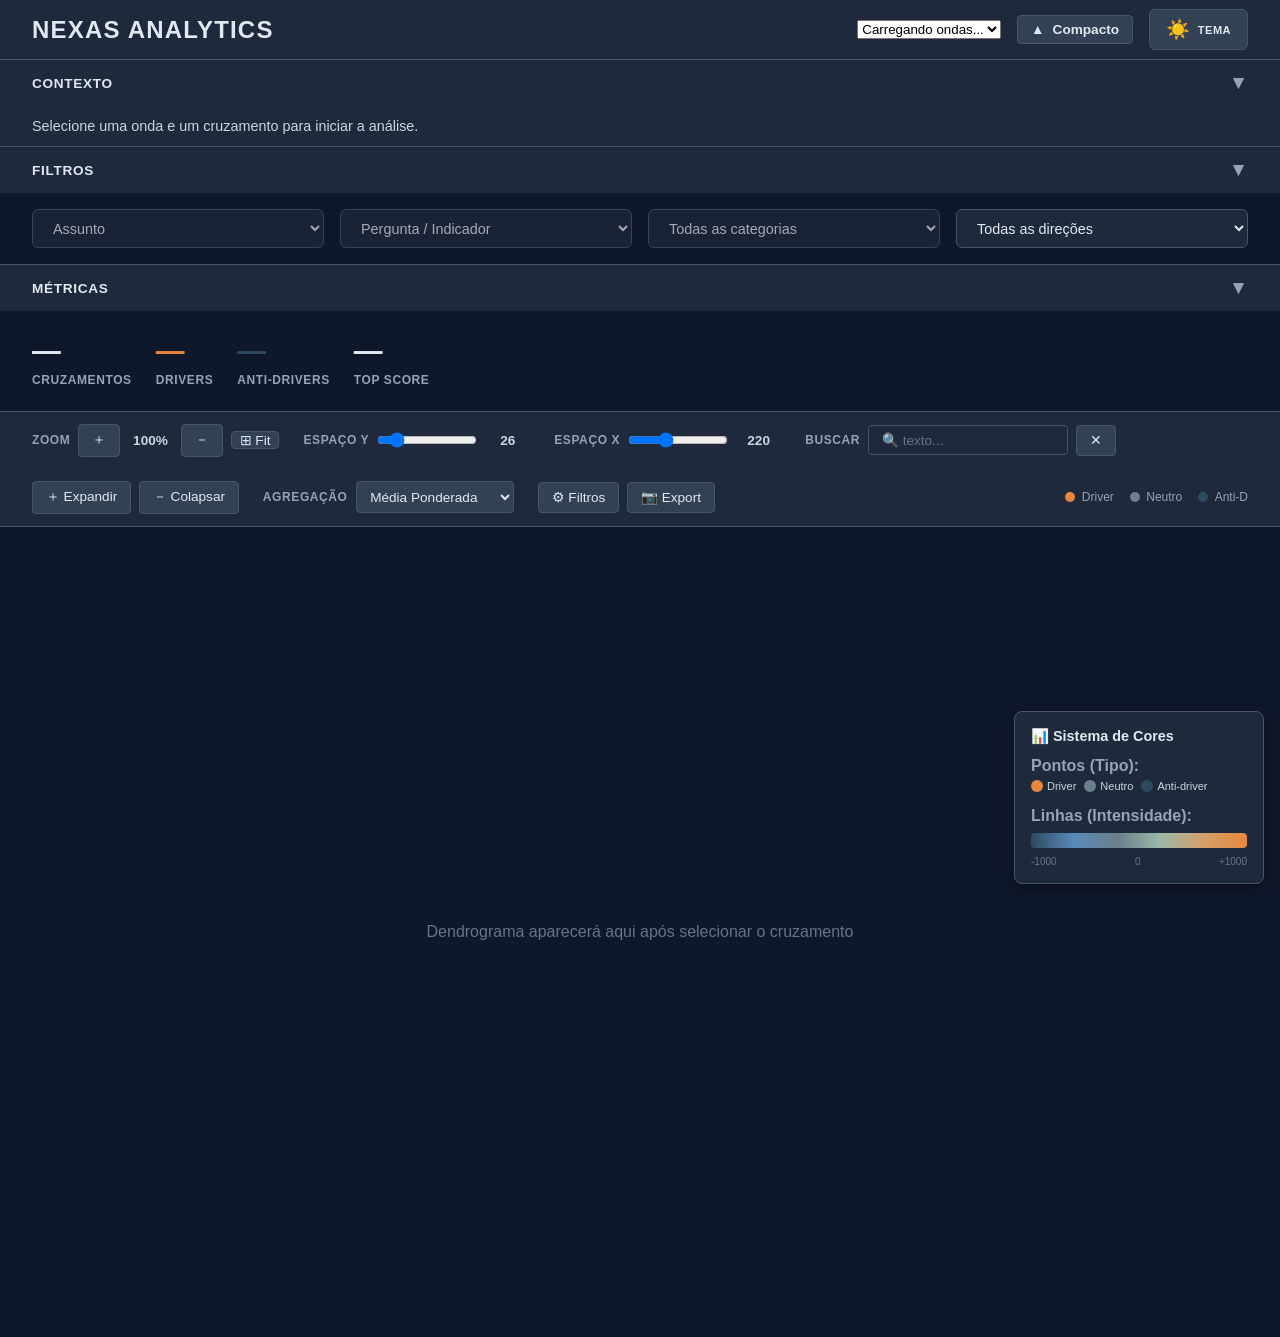
==== commit a1579386: "colocando coluna pergunta como filtro" ====
--- a/frontend/index.html
+++ b/frontend/index.html
@@ -699,6 +699,9 @@
             <div class="filtros">
                 <select id="assunto-select" disabled><option value="">Assunto</option></select>
                 <select id="pergunta-select" disabled><option value="">Pergunta / Indicador</option></select>
+                <select id="categoria-coluna-select" disabled>
+                    <option value="">Todas as categorias</option>
+                </select>
                 <select id="direcao-select">
                     <option value="">Todas as direções</option>
                     <option value="DRIVER">Só Drivers</option>
@@ -861,6 +864,7 @@
     onda: null,
     assunto: null,
     pergunta: null,
+    categoria_coluna: null,
     direcao: null,
     treeData: null,
     nodeYSpacing: 26,
@@ -1056,10 +1060,8 @@
         h += `<div class="t-hint">Clique para expandir / colapsar</div>`;
     }
     
-    // NOVO: Botão "Abrir em nova aba"
-    const currentUrl = new URL(window.location.href);
-    h += `<button onclick="window.open('${currentUrl.href}', '_blank')" style="width:100%;margin-top:0.5rem;padding:0.5rem;background:var(--bg-tertiary);color:var(--text-primary);border:1px solid var(--border-color);border-radius:4px;cursor:pointer;font-size:0.85rem;font-weight:500;transition:all 0.2s ease">🔗 Abrir em nova aba</button>`;
-    
+    
+
     tipEl.innerHTML = h;
     tipEl.style.opacity = '1';
     tipEl.style.left = `${ev.clientX + 16}px`;
@@ -1253,6 +1255,7 @@
         params.set('onda', state.onda);
         params.set('assunto', state.assunto);
         params.set('pergunta', state.pergunta);
+        if (state.categoria_coluna) params.set('categoria_coluna', state.categoria_coluna);
         if (state.direcao) params.set('direcao', state.direcao);
         
         const resp = await fetch(`/api/tree?${params.toString()}`);
@@ -1336,6 +1339,31 @@
     }
 }
 
+
+async function loadCategoriasColuna() {
+    if (!state.onda || !state.assunto || !state.pergunta) return;
+
+    try {
+        const resp = await fetch(
+            `/api/filtros/categorias?onda=${encodeURIComponent(state.onda)}&assunto=${encodeURIComponent(state.assunto)}&pergunta=${encodeURIComponent(state.pergunta)}`
+        );
+        if (!resp.ok) throw new Error(`HTTP ${resp.status}`);
+        const data = await resp.json();
+
+        const sel = document.getElementById('categoria-coluna-select');
+        sel.innerHTML = '<option value="">Todas as categorias</option>';
+        (data.categorias || data).forEach(cat => {
+            const opt = document.createElement('option');
+            opt.value = cat;
+            opt.textContent = cat;
+            sel.appendChild(opt);
+        });
+        sel.disabled = false;
+    } catch (err) {
+        console.error('Erro ao carregar categorias:', err);
+    }
+}
+
 async function loadPerguntas() {
     if (!state.onda || !state.assunto) return;
     
@@ -1368,6 +1396,7 @@
         if (state.pergunta) {
             sel.value = state.pergunta;
             overlayPergunta.value = state.pergunta;
+            loadCategoriasColuna();
             loadData();
         }
     } catch (err) {
@@ -1718,8 +1747,20 @@
     
     document.getElementById('pergunta-select').addEventListener('change', (e) => {
         state.pergunta = e.target.value;
+        state.categoria_coluna = null;
+        const sel = document.getElementById('categoria-coluna-select');
+        sel.innerHTML = '<option value="">Todas as categorias</option>';
+        sel.disabled = true;
+        if (state.pergunta) {
+            loadCategoriasColuna();
+            loadData();
+    }
+});
+
+    document.getElementById('categoria-coluna-select').addEventListener('change', (e) => {
+        state.categoria_coluna = e.target.value || null;
         if (state.pergunta) loadData();
-    });
+});
     
     document.getElementById('direcao-select').addEventListener('change', (e) => {
         state.direcao = e.target.value || null;
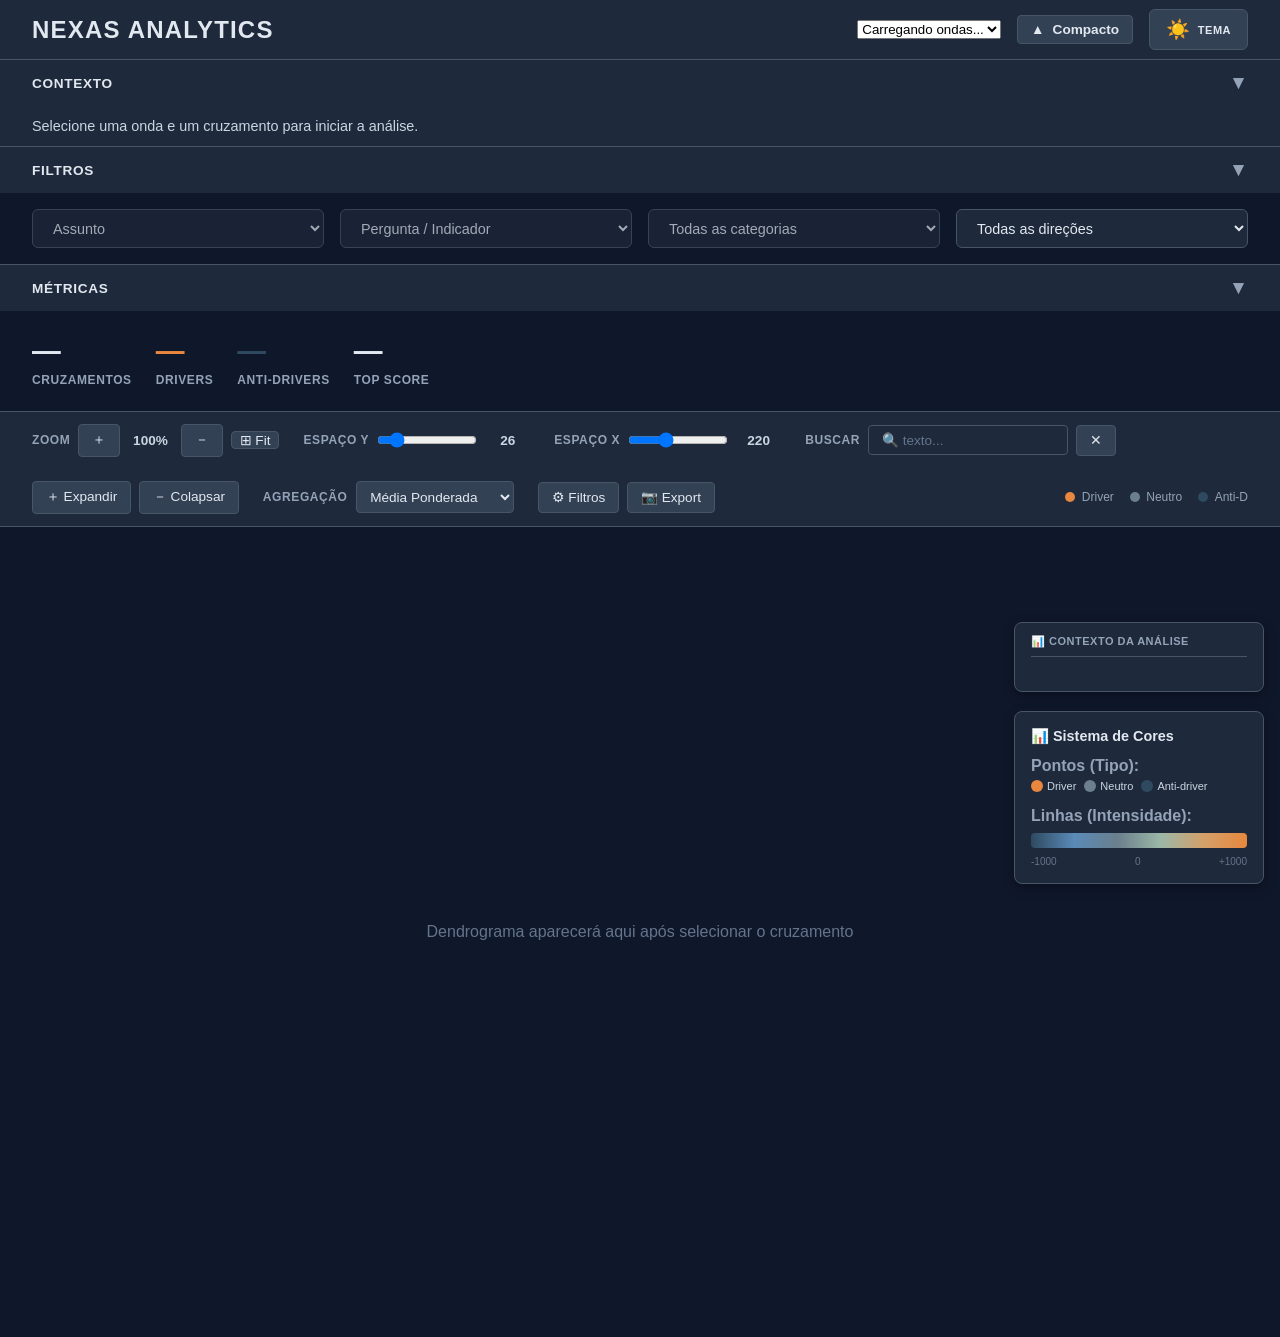
==== commit 3170899e: "deixar a legenda movel" ====
--- a/frontend/index.html
+++ b/frontend/index.html
@@ -185,6 +185,7 @@
         
         .filtros select {
             flex: 1;
+            min-width: 0;
             padding: 0.6rem 1rem;
             background: var(--input-bg);
             color: var(--text-primary);
@@ -193,6 +194,9 @@
             font-size: 0.9rem;
             cursor: pointer;
             transition: all 0.3s ease;
+            overflow: hidden;
+            text-overflow: ellipsis;
+            white-space: nowrap;
         }
         
         .filtros select:hover {
@@ -628,6 +632,10 @@
             padding: 0.3rem 0.6rem;
             font-size: 0.75rem;
         }
+
+        /* ═══════════════════════════════════════════════════════════
+           LEGENDA EXPANDIDA (arrastável)
+           ═══════════════════════════════════════════════════════════ */
         
         .legend-expanded {
             position: fixed;
@@ -640,8 +648,13 @@
             padding: 1rem;
             min-width: 250px;
             box-shadow: 0 4px 12px rgba(0, 0, 0, 0.3);
-            transition: all 0.3s ease;
             z-index: 1000;
+            cursor: grab;
+            user-select: none;
+        }
+
+        .legend-expanded:active {
+            cursor: grabbing;
         }
         
         .legend-expanded h4 {
@@ -649,6 +662,50 @@
             font-size: 0.9rem;
             color: var(--text-primary);
             transition: color 0.3s ease;
+        }
+
+        /* ═══════════════════════════════════════════════════════════
+           LEGENDA CONTEXTUAL (arrastável)
+           ═══════════════════════════════════════════════════════════ */
+
+        .legend-contextual {
+            position: fixed;
+            bottom: 13rem;
+            right: 1rem;
+            background: var(--bg-secondary);
+            color: var(--text-primary);
+            border: 1px solid var(--border-color);
+            border-radius: 8px;
+            padding: 12px 16px;
+            min-width: 250px;
+            max-width: 340px;
+            box-shadow: 0 4px 12px rgba(0, 0, 0, 0.3);
+            z-index: 1000;
+            cursor: grab;
+            user-select: none;
+        }
+
+        .legend-contextual:active {
+            cursor: grabbing;
+        }
+
+        .legend-contextual-header {
+            font-size: 11px;
+            font-weight: 600;
+            color: var(--text-tertiary);
+            text-transform: uppercase;
+            letter-spacing: 0.5px;
+            margin-bottom: 10px;
+            padding-bottom: 8px;
+            border-bottom: 1px solid var(--border-color);
+        }
+
+        .ctx-row {
+            font-size: 12px;
+            color: var(--text-primary);
+            padding: 3px 0;
+            line-height: 1.4;
+            word-break: break-word;
         }
         
         @media (max-width: 768px) {
@@ -822,6 +879,15 @@
     <div class="loading-text" id="loading-text">Carregando...</div>
 </div>
 
+<!-- Legenda Contextual (acima do Sistema de Cores) -->
+<div class="legend-contextual" id="legend-contextual">
+    <div class="legend-contextual-header">📊 Contexto da Análise</div>
+    <div id="ctx-assunto" class="ctx-row"></div>
+    <div id="ctx-categoria" class="ctx-row" style="display:none"></div>
+    <div id="ctx-pergunta" class="ctx-row"></div>
+</div>
+
+<!-- Legenda Sistema de Cores -->
 <div class="legend-expanded" id="legend-expanded">
     <h4>📊 Sistema de Cores</h4>
     <div style="margin: 10px 0;">
@@ -912,20 +978,16 @@
     for (let i = 0; i < COLOR_STOPS.length - 1; i++) {
         const stop1 = COLOR_STOPS[i];
         const stop2 = COLOR_STOPS[i + 1];
-        
         if (score >= stop1.score && score <= stop2.score) {
             const t = (score - stop1.score) / (stop2.score - stop1.score);
             const rgb1 = hexToRgb(stop1.color);
             const rgb2 = hexToRgb(stop2.color);
-            
             const r = rgb1.r + t * (rgb2.r - rgb1.r);
             const g = rgb1.g + t * (rgb2.g - rgb1.g);
             const b = rgb1.b + t * (rgb2.b - rgb1.b);
-            
             return rgbToHex(r, g, b);
         }
     }
-    
     if (score < COLOR_STOPS[0].score) return COLOR_STOPS[0].color;
     return COLOR_STOPS[COLOR_STOPS.length - 1].color;
 }
@@ -936,14 +998,12 @@
 
 function nodeColor(d) {
     if (!d || !d.data || !d.data.metrics) return '#6B7F8C';
-    
     if (d.data.leaf) {
         const dir = d.data.metrics.direcao;
         if (dir === 'DRIVER') return '#E8873D';
         if (dir === 'ANTI-DRIVER') return '#2E4A60';
         return '#6B7F8C';
     }
-    
     const score = getNodeScore(d);
     return getColorByScoreGradient(score);
 }
@@ -951,6 +1011,65 @@
 function linkColor(d) {
     const score = getNodeScore(d);
     return getColorByScoreGradient(score);
+}
+
+// ═══════════════════════════════════════════════════════════
+// DRAG - LEGENDAS ARRASTÁVEIS
+// ═══════════════════════════════════════════════════════════
+
+function makeDraggable(el, storageKey) {
+    // Restaurar posição salva com validação de viewport
+    const saved = localStorage.getItem(storageKey);
+    if (saved) {
+        try {
+            const pos = JSON.parse(saved);
+            const left = parseFloat(pos.left);
+            const top = parseFloat(pos.top);
+            const maxLeft = window.innerWidth - el.offsetWidth - 10;
+            const maxTop = window.innerHeight - el.offsetHeight - 10;
+            el.style.left = Math.max(10, Math.min(left, maxLeft)) + 'px';
+            el.style.top = Math.max(10, Math.min(top, maxTop)) + 'px';
+            el.style.bottom = 'auto';
+            el.style.right = 'auto';
+        } catch(e) {
+            localStorage.removeItem(storageKey);
+        }
+    }
+
+    let isDragging = false, startX, startY, startLeft, startTop;
+
+    el.addEventListener('mousedown', (e) => {
+        isDragging = true;
+        const rect = el.getBoundingClientRect();
+        startX = e.clientX;
+        startY = e.clientY;
+        startLeft = rect.left;
+        startTop = rect.top;
+        el.style.left = startLeft + 'px';
+        el.style.top = startTop + 'px';
+        el.style.bottom = 'auto';
+        el.style.right = 'auto';
+        el.style.cursor = 'grabbing';
+        e.preventDefault();
+    });
+
+    document.addEventListener('mousemove', (e) => {
+        if (!isDragging) return;
+        const dx = e.clientX - startX;
+        const dy = e.clientY - startY;
+        el.style.left = (startLeft + dx) + 'px';
+        el.style.top = (startTop + dy) + 'px';
+    });
+
+    document.addEventListener('mouseup', () => {
+        if (!isDragging) return;
+        isDragging = false;
+        el.style.cursor = 'grab';
+        localStorage.setItem(storageKey, JSON.stringify({
+            left: el.style.left,
+            top: el.style.top
+        }));
+    });
 }
 
 // ═══════════════════════════════════════════════════════════
@@ -965,16 +1084,14 @@
 }
 
 // ═══════════════════════════════════════════════════════════
-// MODO COMPACTO - STICKY + MINI-HEADER
+// MODO COMPACTO
 // ═══════════════════════════════════════════════════════════
 
 function toggleCompactMode() {
     state.isCompactMode = !state.isCompactMode;
     document.body.classList.toggle('minimized', state.isCompactMode);
-    
     const icon = document.getElementById('compact-icon');
     const text = document.getElementById('compact-text');
-    
     if (state.isCompactMode) {
         icon.textContent = '▼';
         text.textContent = 'Expandir';
@@ -988,7 +1105,6 @@
 function openFiltersOverlay() {
     const overlay = document.getElementById('filters-overlay');
     overlay.classList.add('active');
-    
     syncOverlayValues();
 }
 
@@ -1000,14 +1116,13 @@
 function syncOverlayValues() {
     const contexto = document.getElementById('contexto').textContent;
     document.getElementById('overlay-contexto').textContent = contexto;
-    
     document.getElementById('overlay-total').textContent = document.getElementById('met-total').textContent;
     document.getElementById('overlay-drivers').textContent = document.getElementById('met-drivers').textContent;
     document.getElementById('overlay-anti').textContent = document.getElementById('met-anti').textContent;
 }
 
 // ═══════════════════════════════════════════════════════════
-// TOOLTIP COM COMPOSIÇÃO (SEM DESVIO PADRÃO)
+// TOOLTIP
 // ═══════════════════════════════════════════════════════════
 
 function showTip(ev, d) {
@@ -1029,39 +1144,30 @@
         if (m.base_comum) h += `<div class="t-row">Base comum: <em>${m.base_comum}</em></div>`;
     } else {
         h += `<div class="t-row">Score Médio (${getAgregacaoLabel()}): <em style="color:${scoreColor};font-weight:bold">${score.toFixed(2)}</em></div>`;
-        
         if (m.min_score !== undefined && m.max_score !== undefined) {
             h += `<div class="t-row">Range: <em>${m.min_score.toFixed(0)} a ${m.max_score.toFixed(0)}</em></div>`;
         }
-        
         if (m.median_score !== undefined && Math.abs(m.median_score - m.avg_score) > 0.1) {
             h += `<div class="t-row">Mediana: <em>${m.median_score.toFixed(2)}</em></div>`;
         }
-        
-        // NOVO: Composição Driver/Anti-driver (substitui desvio padrão)
         if (m.composition) {
             h += `<div class="t-row" style="margin-top:0.5rem;padding-top:0.5rem;border-top:1px solid var(--border-color)"><strong>Composição:</strong></div>`;
-            
             if (m.composition.drivers) {
                 const d = m.composition.drivers;
                 h += `<div class="t-row">• Drivers: <em>${d.percentage}% (${d.count})</em></div>`;
                 h += `<div class="t-row" style="margin-left:1rem">média <em style="color:#E8873D">+${d.avg.toFixed(0)}</em>, max <em>+${d.max.toFixed(0)}</em></div>`;
             }
-            
             if (m.composition.anti_drivers) {
                 const a = m.composition.anti_drivers;
                 h += `<div class="t-row">• Anti-drivers: <em>${a.percentage}% (${a.count})</em></div>`;
                 h += `<div class="t-row" style="margin-left:1rem">média <em style="color:#2E4A60">${a.avg.toFixed(0)}</em>, min <em>${a.min.toFixed(0)}</em></div>`;
             }
         }
-        
         h += `<div class="t-row">Relevância média: <em>${((m.avg_relevancia || 0)*100).toFixed(1)}%</em></div>`;
         h += `<div class="t-row">Associações: <em>${m.count || 0}</em></div>`;
         h += `<div class="t-hint">Clique para expandir / colapsar</div>`;
     }
     
-    
-
     tipEl.innerHTML = h;
     tipEl.style.opacity = '1';
     tipEl.style.left = `${ev.clientX + 16}px`;
@@ -1099,21 +1205,13 @@
 function getNodeScore(d) {
     if (!d || !d.data || !d.data.metrics) return 0;
     const m = d.data.metrics;
-    
-    if (d.data.leaf) {
-        return m.score_nexas || 0;
-    }
-    
+    if (d.data.leaf) return m.score_nexas || 0;
     switch (state.agregacao) {
-        case 'mean':
-            return m.avg_score || 0;
-        case 'median':
-            return m.median_score || m.avg_score || 0;
-        case 'max':
-            return m.max_score || m.avg_score || 0;
+        case 'mean': return m.avg_score || 0;
+        case 'median': return m.median_score || m.avg_score || 0;
+        case 'max': return m.max_score || m.avg_score || 0;
         case 'weighted_mean':
-        default:
-            return m.avg_score || 0;
+        default: return m.avg_score || 0;
     }
 }
 
@@ -1122,7 +1220,6 @@
     const words = text.split(' ');
     const lines = [];
     let current = '';
-    
     for (const word of words) {
         const test = current ? `${current} ${word}` : word;
         if (test.length <= maxChars) {
@@ -1151,6 +1248,32 @@
         txt += ` [${direcao === 'DRIVER' ? 'Só Drivers' : 'Só Anti-drivers'}]`;
     }
     document.getElementById('contexto').textContent = txt;
+}
+
+function updateLegendaContextual() {
+    const ctxAssunto   = document.getElementById('ctx-assunto');
+    const ctxCategoria = document.getElementById('ctx-categoria');
+    const ctxPergunta  = document.getElementById('ctx-pergunta');
+
+    if (ctxAssunto)
+        ctxAssunto.textContent = state.assunto
+            ? `Sua análise está considerando o contexto que parte do assunto: "${state.assunto}"`
+            : '';
+
+    if (ctxCategoria) {
+        if (state.categoria_coluna) {
+            ctxCategoria.textContent = `Você está buscando entender as variáveis que mais se associam com quem respondeu: "${state.categoria_coluna}"`;
+            ctxCategoria.style.display = 'block';
+        } else {
+            ctxCategoria.textContent = '';
+            ctxCategoria.style.display = 'none';
+        }
+    }
+
+    if (ctxPergunta)
+        ctxPergunta.textContent = state.pergunta
+            ? `Especificamente em: "${state.pergunta}"`
+            : '';
 }
 
 function updateMetricas(data) {
@@ -1161,29 +1284,19 @@
         document.getElementById('met-score').textContent = '—';
         return;
     }
-    
-    let total = 0;
-    let drivers = 0;
-    let antiDrivers = 0;
-    let maxScore = -Infinity;
-    
+    let total = 0, drivers = 0, antiDrivers = 0, maxScore = -Infinity;
     function traverse(node) {
         if (node.leaf && node.metrics) {
             total++;
             const dir = node.metrics.direcao;
             if (dir === 'DRIVER') drivers++;
             else if (dir === 'ANTI-DRIVER') antiDrivers++;
-            
             const score = Math.abs(node.metrics.score_nexas || 0);
             if (score > maxScore) maxScore = score;
         }
-        if (node.children) {
-            node.children.forEach(traverse);
-        }
+        if (node.children) node.children.forEach(traverse);
     }
-    
     traverse(data.tree);
-    
     document.getElementById('met-total').textContent = total;
     document.getElementById('met-drivers').textContent = drivers;
     document.getElementById('met-anti').textContent = antiDrivers;
@@ -1196,7 +1309,6 @@
     if (state.assunto) params.set('assunto', state.assunto);
     if (state.pergunta) params.set('pergunta', state.pergunta);
     if (state.direcao) params.set('direcao', state.direcao);
-    
     const newUrl = `${window.location.pathname}?${params.toString()}`;
     window.history.replaceState({}, '', newUrl);
 }
@@ -1207,12 +1319,10 @@
     const assunto = params.get('assunto');
     const pergunta = params.get('pergunta');
     const direcao = params.get('direcao');
-    
     if (onda) state.onda = onda;
     if (assunto) state.assunto = assunto;
     if (pergunta) state.pergunta = pergunta;
     if (direcao) state.direcao = direcao;
-    
     return { onda, assunto, pergunta, direcao };
 }
 
@@ -1223,17 +1333,14 @@
 function initTheme() {
     const btn = document.getElementById('theme-toggle');
     const icon = document.getElementById('toggle-icon');
-    
     let isDark = true;
     document.documentElement.setAttribute('data-theme', 'dark');
     icon.textContent = '☀️';
-    
     btn.addEventListener('click', () => {
         isDark = !isDark;
         const theme = isDark ? 'dark' : 'light';
         document.documentElement.setAttribute('data-theme', theme);
         icon.textContent = isDark ? '☀️' : '🌙';
-        
         if (svg) {
             d3.selectAll('.node-text-line').style('fill', getTextColor());
             d3.selectAll('.node circle').style('stroke', getNodeStroke());
@@ -1247,9 +1354,7 @@
 
 async function loadData() {
     if (!state.onda || !state.assunto || !state.pergunta) return;
-    
     showLoading('Carregando árvore...');
-    
     try {
         const params = new URLSearchParams();
         params.set('onda', state.onda);
@@ -1257,16 +1362,14 @@
         params.set('pergunta', state.pergunta);
         if (state.categoria_coluna) params.set('categoria_coluna', state.categoria_coluna);
         if (state.direcao) params.set('direcao', state.direcao);
-        
         const resp = await fetch(`/api/tree?${params.toString()}`);
         if (!resp.ok) throw new Error(`HTTP ${resp.status}`);
-        
         const data = await resp.json();
         state.treeData = data;
-        
         setContexto(state.onda, state.assunto, state.pergunta, state.direcao);
         updateMetricas(data);
         updateURL();
+        updateLegendaContextual();
         renderTree(data.tree);
     } catch (err) {
         console.error('Erro ao carregar árvore:', err);
@@ -1281,7 +1384,6 @@
         const resp = await fetch('/api/ondas');
         if (!resp.ok) throw new Error(`HTTP ${resp.status}`);
         const ondas = await resp.json();
-        
         const sel = document.getElementById('onda-select');
         sel.innerHTML = '<option value="">Selecione uma onda</option>';
         ondas.forEach(o => {
@@ -1290,7 +1392,6 @@
             opt.textContent = o.codigo;
             sel.appendChild(opt);
         });
-        
         if (state.onda) {
             sel.value = state.onda;
             loadAssuntos();
@@ -1302,33 +1403,24 @@
 
 async function loadAssuntos() {
     if (!state.onda) return;
-    
     try {
         const resp = await fetch(`/api/assuntos?onda=${state.onda}`);
         if (!resp.ok) throw new Error(`HTTP ${resp.status}`);
         const assuntos = await resp.json();
-        
         const sel = document.getElementById('assunto-select');
         const overlayAssunto = document.getElementById('overlay-assunto');
-        
         sel.innerHTML = '<option value="">Selecione um assunto</option>';
         overlayAssunto.innerHTML = '<option value="">Selecione um assunto</option>';
-        
         assuntos.forEach(a => {
             const opt1 = document.createElement('option');
-            opt1.value = a;
-            opt1.textContent = a;
+            opt1.value = a; opt1.textContent = a;
             sel.appendChild(opt1);
-            
             const opt2 = document.createElement('option');
-            opt2.value = a;
-            opt2.textContent = a;
+            opt2.value = a; opt2.textContent = a;
             overlayAssunto.appendChild(opt2);
         });
-        
         sel.disabled = false;
         overlayAssunto.disabled = false;
-        
         if (state.assunto) {
             sel.value = state.assunto;
             overlayAssunto.value = state.assunto;
@@ -1339,20 +1431,49 @@
     }
 }
 
+async function loadPerguntas() {
+    if (!state.onda || !state.assunto) return;
+    try {
+        const resp = await fetch(`/api/perguntas?onda=${state.onda}&assunto=${encodeURIComponent(state.assunto)}`);
+        if (!resp.ok) throw new Error(`HTTP ${resp.status}`);
+        const perguntas = await resp.json();
+        const sel = document.getElementById('pergunta-select');
+        const overlayPergunta = document.getElementById('overlay-pergunta');
+        sel.innerHTML = '<option value="">Selecione uma pergunta</option>';
+        overlayPergunta.innerHTML = '<option value="">Selecione uma pergunta</option>';
+        perguntas.forEach(p => {
+            const opt1 = document.createElement('option');
+            opt1.value = p; opt1.textContent = p;
+            sel.appendChild(opt1);
+            const opt2 = document.createElement('option');
+            opt2.value = p; opt2.textContent = p;
+            overlayPergunta.appendChild(opt2);
+        });
+        sel.disabled = false;
+        overlayPergunta.disabled = false;
+        if (state.pergunta) {
+            sel.value = state.pergunta;
+            overlayPergunta.value = state.pergunta;
+            loadCategoriasColuna();
+            loadData();
+        }
+    } catch (err) {
+        console.error('Erro ao carregar perguntas:', err);
+    }
+}
 
 async function loadCategoriasColuna() {
     if (!state.onda || !state.assunto || !state.pergunta) return;
-
     try {
         const resp = await fetch(
             `/api/filtros/categorias?onda=${encodeURIComponent(state.onda)}&assunto=${encodeURIComponent(state.assunto)}&pergunta=${encodeURIComponent(state.pergunta)}`
         );
         if (!resp.ok) throw new Error(`HTTP ${resp.status}`);
         const data = await resp.json();
-
         const sel = document.getElementById('categoria-coluna-select');
         sel.innerHTML = '<option value="">Todas as categorias</option>';
-        (data.categorias || data).forEach(cat => {
+        const categorias = data.categorias || data;
+        categorias.forEach(cat => {
             const opt = document.createElement('option');
             opt.value = cat;
             opt.textContent = cat;
@@ -1364,66 +1485,21 @@
     }
 }
 
-async function loadPerguntas() {
-    if (!state.onda || !state.assunto) return;
-    
-    try {
-        const resp = await fetch(`/api/perguntas?onda=${state.onda}&assunto=${state.assunto}`);
-        if (!resp.ok) throw new Error(`HTTP ${resp.status}`);
-        const perguntas = await resp.json();
-        
-        const sel = document.getElementById('pergunta-select');
-        const overlayPergunta = document.getElementById('overlay-pergunta');
-        
-        sel.innerHTML = '<option value="">Selecione uma pergunta</option>';
-        overlayPergunta.innerHTML = '<option value="">Selecione uma pergunta</option>';
-        
-        perguntas.forEach(p => {
-            const opt1 = document.createElement('option');
-            opt1.value = p;
-            opt1.textContent = p;
-            sel.appendChild(opt1);
-            
-            const opt2 = document.createElement('option');
-            opt2.value = p;
-            opt2.textContent = p;
-            overlayPergunta.appendChild(opt2);
-        });
-        
-        sel.disabled = false;
-        overlayPergunta.disabled = false;
-        
-        if (state.pergunta) {
-            sel.value = state.pergunta;
-            overlayPergunta.value = state.pergunta;
-            loadCategoriasColuna();
-            loadData();
-        }
-    } catch (err) {
-        console.error('Erro ao carregar perguntas:', err);
-    }
-}
-
 // ═══════════════════════════════════════════════════════════
 // RENDERIZAÇÃO DO DENDROGRAMA
 // ═══════════════════════════════════════════════════════════
 
 function renderTree(data) {
     if (!data) return;
-    
     const container = document.getElementById('svg-container');
     container.innerHTML = '';
-    
     const width = container.clientWidth;
     const height = container.clientHeight;
-    
     svg = d3.select('#svg-container')
         .append('svg')
         .attr('width', width)
         .attr('height', height);
-    
     g = svg.append('g');
-    
     const zoom = d3.zoom()
         .scaleExtent([0.1, 10])
         .on('zoom', (event) => {
@@ -1431,18 +1507,13 @@
             state.zoomLevel = event.transform.k;
             document.getElementById('zoom-pct').textContent = Math.round(event.transform.k * 100) + '%';
         });
-    
     svg.call(zoom);
-    
     treemap = d3.tree().nodeSize([state.nodeYSpacing, state.nodeXSpacing]);
     root = d3.hierarchy(data);
-    
     root.x0 = height / 2;
     root.y0 = 0;
-    
     root.children?.forEach(collapse);
     update(root);
-    
     const initialTransform = d3.zoomIdentity.translate(100, height / 2).scale(1);
     svg.call(zoom.transform, initialTransform);
 }
@@ -1451,12 +1522,8 @@
     const treeData = treemap(root);
     const nodes = treeData.descendants();
     const links = treeData.links();
-    
     nodes.forEach(d => { d.y = d.depth * state.nodeXSpacing; });
-    
-    const node = g.selectAll('g.node')
-        .data(nodes, d => d.id || (d.id = ++i));
-    
+    const node = g.selectAll('g.node').data(nodes, d => d.id || (d.id = ++i));
     const nodeEnter = node.enter().append('g')
         .attr('class', 'node')
         .attr('transform', d => `translate(${source.y0},${source.x0})`)
@@ -1467,13 +1534,11 @@
             tipEl.style.top = `${ev.clientY - 10}px`;
         })
         .on('mouseout', hideTip);
-    
     nodeEnter.append('circle')
         .attr('r', 5)
         .style('fill', d => nodeColor(d))
         .style('stroke', getNodeStroke())
         .style('stroke-width', '2px');
-    
     nodeEnter.append('text')
         .attr('class', 'node-text')
         .attr('dy', '.35em')
@@ -1494,99 +1559,43 @@
                     .style('fill', getTextColor());
             });
         });
-    
     const nodeUpdate = nodeEnter.merge(node);
-    
-    nodeUpdate.transition()
-        .duration(500)
-        .attr('transform', d => `translate(${d.y},${d.x})`);
-    
-    nodeUpdate.select('circle')
-        .style('fill', d => nodeColor(d))
-        .style('stroke', getNodeStroke())
-        .attr('r', 5);
-    
-    const nodeExit = node.exit().transition()
-        .duration(500)
-        .attr('transform', d => `translate(${source.y},${source.x})`)
-        .remove();
-    
+    nodeUpdate.transition().duration(500).attr('transform', d => `translate(${d.y},${d.x})`);
+    nodeUpdate.select('circle').style('fill', d => nodeColor(d)).style('stroke', getNodeStroke()).attr('r', 5);
+    const nodeExit = node.exit().transition().duration(500).attr('transform', d => `translate(${source.y},${source.x})`).remove();
     nodeExit.select('circle').attr('r', 0);
     nodeExit.select('text').style('opacity', 0);
-    
-    diagonal = d3.linkHorizontal()
-        .x(d => d.y)
-        .y(d => d.x);
-    
-    const link = g.selectAll('path.link')
-        .data(links, d => d.target.id);
-    
+    diagonal = d3.linkHorizontal().x(d => d.y).y(d => d.x);
+    const link = g.selectAll('path.link').data(links, d => d.target.id);
     const linkEnter = link.enter().insert('path', 'g')
         .attr('class', 'link')
-        .attr('d', d => {
-            const o = {x: source.x0, y: source.y0};
-            return diagonal({source: o, target: o});
-        })
+        .attr('d', d => { const o = {x: source.x0, y: source.y0}; return diagonal({source: o, target: o}); })
         .style('fill', 'none')
         .style('stroke', d => linkColor(d.target))
-        .style('stroke-width', d => {
-            const score = Math.abs(getNodeScore(d.target));
-            return Math.max(1, Math.min(4, score / 200));
-        })
+        .style('stroke-width', d => { const score = Math.abs(getNodeScore(d.target)); return Math.max(1, Math.min(4, score / 200)); })
         .style('opacity', 0.6);
-    
     const linkUpdate = linkEnter.merge(link);
-    
-    linkUpdate.transition()
-        .duration(500)
-        .attr('d', diagonal)
+    linkUpdate.transition().duration(500).attr('d', diagonal)
         .style('stroke', d => linkColor(d.target))
-        .style('stroke-width', d => {
-            const score = Math.abs(getNodeScore(d.target));
-            return Math.max(1, Math.min(4, score / 200));
-        });
-    
-    link.exit().transition()
-        .duration(500)
-        .attr('d', d => {
-            const o = {x: source.x, y: source.y};
-            return diagonal({source: o, target: o});
-        })
-        .remove();
-    
-    nodes.forEach(d => {
-        d.x0 = d.x;
-        d.y0 = d.y;
-    });
+        .style('stroke-width', d => { const score = Math.abs(getNodeScore(d.target)); return Math.max(1, Math.min(4, score / 200)); });
+    link.exit().transition().duration(500).attr('d', d => { const o = {x: source.x, y: source.y}; return diagonal({source: o, target: o}); }).remove();
+    nodes.forEach(d => { d.x0 = d.x; d.y0 = d.y; });
 }
 
 let i = 0;
 
 function click(event, d) {
-    if (d.children) {
-        d._children = d.children;
-        d.children = null;
-    } else {
-        d.children = d._children;
-        d._children = null;
-    }
+    if (d.children) { d._children = d.children; d.children = null; }
+    else { d.children = d._children; d._children = null; }
     update(d);
 }
 
 function collapse(d) {
-    if (d.children) {
-        d._children = d.children;
-        d._children.forEach(collapse);
-        d.children = null;
-    }
+    if (d.children) { d._children = d.children; d._children.forEach(collapse); d.children = null; }
 }
 
 function expand(d) {
-    if (d._children) {
-        d.children = d._children;
-        d.children.forEach(expand);
-        d._children = null;
-    }
+    if (d._children) { d.children = d._children; d.children.forEach(expand); d._children = null; }
 }
 
 // ═══════════════════════════════════════════════════════════
@@ -1611,30 +1620,19 @@
 }
 
 function searchNodes(query) {
-    if (!query || !root) {
-        g.selectAll('.node').classed('highlighted', false).classed('dimmed', false);
-        return;
-    }
-    
+    if (!query || !root) { g.selectAll('.node').classed('highlighted', false).classed('dimmed', false); return; }
     const q = query.toLowerCase();
     const nodes = root.descendants();
     const matches = nodes.filter(d => d.data.name?.toLowerCase().includes(q));
-    
     g.selectAll('.node').classed('dimmed', true);
-    
     matches.forEach(match => {
         let current = match;
         while (current) {
-            if (current._children) {
-                current.children = current._children;
-                current._children = null;
-            }
+            if (current._children) { current.children = current._children; current._children = null; }
             current = current.parent;
         }
     });
-    
     update(root);
-    
     g.selectAll('.node').each(function(d) {
         const isMatch = matches.includes(d);
         d3.select(this).classed('highlighted', isMatch).classed('dimmed', !isMatch);
@@ -1643,36 +1641,29 @@
 
 function exportPNG() {
     showLoading('Gerando PNG...');
-    
     setTimeout(() => {
         try {
             const svgEl = svg.node();
             const bbox = g.node().getBBox();
             const padding = 40;
-            
             const canvas = document.createElement('canvas');
             canvas.width = bbox.width + padding * 2;
             canvas.height = bbox.height + padding * 2;
-            
             const ctx = canvas.getContext('2d');
             const theme = document.documentElement.getAttribute('data-theme');
             ctx.fillStyle = theme === 'dark' ? '#0f172a' : '#ffffff';
             ctx.fillRect(0, 0, canvas.width, canvas.height);
-            
             const svgString = new XMLSerializer().serializeToString(svgEl);
             const svgBlob = new Blob([svgString], {type: 'image/svg+xml;charset=utf-8'});
             const url = URL.createObjectURL(svgBlob);
-            
             const img = new Image();
             img.onload = () => {
                 ctx.drawImage(img, padding - bbox.x, padding - bbox.y);
-                
                 canvas.toBlob(blob => {
                     const link = document.createElement('a');
                     link.download = `nexas-dendrograma-${state.onda}-${Date.now()}.png`;
                     link.href = URL.createObjectURL(blob);
                     link.click();
-                    
                     URL.revokeObjectURL(url);
                     hideLoading();
                 });
@@ -1685,186 +1676,163 @@
         }
     }, 100);
 }
+
 function resizeDendrogram() {
-    if (!svg || !root) return; // Só roda se o gráfico já existir
-
+    if (!svg || !root) return;
     const container = document.getElementById('svg-container');
     const newWidth = container.clientWidth;
     const newHeight = container.clientHeight;
-
-    // 1. Atualiza as dimensões do SVG raiz
-    d3.select('#svg-container svg')
-        .attr('width', newWidth)
-        .attr('height', newHeight);
-
-    // 2. Reposiciona o nó raiz (root) no centro da nova altura
+    d3.select('#svg-container svg').attr('width', newWidth).attr('height', newHeight);
     root.x0 = newHeight / 2;
     root.y0 = 0;
-
-    // 3. Opcional: Re-centraliza a câmera usando a identidade de zoom anterior
-    // Se quiser que o gráfico sempre volte para o meio da tela ao maximizar/minimizar:
     const t = d3.zoomIdentity.translate(100, newHeight / 2).scale(state.zoomLevel);
     svg.transition().duration(300).call(d3.zoom().transform, t);
-    
-    // 4. Redesenha a árvore
     update(root);
 }
+
 // ═══════════════════════════════════════════════════════════
 // INICIALIZAÇÃO
 // ═══════════════════════════════════════════════════════════
 
 function init() {
     initTheme();
-    
-    const urlState = loadFromURL();
+    loadFromURL();
     loadOndas();
-    
-    // Event listeners - Modo Compacto
+
+    // Drag nas legendas
+    makeDraggable(document.getElementById('legend-expanded'), 'nexas_legend_pos');
+    makeDraggable(document.getElementById('legend-contextual'), 'nexas_ctx_legend_pos');
+
+    // Modo Compacto
     document.getElementById('btn-toggle-compact').addEventListener('click', toggleCompactMode);
-    
-    // Event listeners - Overlay
+
+    // Overlay de filtros
     document.getElementById('btn-filters').addEventListener('click', openFiltersOverlay);
     document.getElementById('filters-overlay').addEventListener('click', (e) => {
         if (e.target.id === 'filters-overlay') closeFiltersOverlay();
     });
-    
-    // Event listeners - Selects principais
+
+    // Selects principais
     document.getElementById('onda-select').addEventListener('change', (e) => {
         state.onda = e.target.value;
         state.assunto = null;
         state.pergunta = null;
+        state.categoria_coluna = null;
         document.getElementById('assunto-select').disabled = true;
         document.getElementById('pergunta-select').disabled = true;
+        document.getElementById('categoria-coluna-select').innerHTML = '<option value="">Todas as categorias</option>';
+        document.getElementById('categoria-coluna-select').disabled = true;
         if (state.onda) loadAssuntos();
     });
-    
+
     document.getElementById('assunto-select').addEventListener('change', (e) => {
         state.assunto = e.target.value;
         state.pergunta = null;
+        state.categoria_coluna = null;
         document.getElementById('pergunta-select').disabled = true;
+        document.getElementById('categoria-coluna-select').innerHTML = '<option value="">Todas as categorias</option>';
+        document.getElementById('categoria-coluna-select').disabled = true;
         if (state.assunto) loadPerguntas();
     });
-    
+
     document.getElementById('pergunta-select').addEventListener('change', (e) => {
         state.pergunta = e.target.value;
         state.categoria_coluna = null;
-        const sel = document.getElementById('categoria-coluna-select');
-        sel.innerHTML = '<option value="">Todas as categorias</option>';
-        sel.disabled = true;
+        document.getElementById('categoria-coluna-select').innerHTML = '<option value="">Todas as categorias</option>';
+        document.getElementById('categoria-coluna-select').disabled = true;
         if (state.pergunta) {
             loadCategoriasColuna();
             loadData();
-    }
-});
+        }
+    });
 
     document.getElementById('categoria-coluna-select').addEventListener('change', (e) => {
         state.categoria_coluna = e.target.value || null;
         if (state.pergunta) loadData();
-});
-    
+    });
+
     document.getElementById('direcao-select').addEventListener('change', (e) => {
         state.direcao = e.target.value || null;
         if (state.pergunta) loadData();
     });
-    
-    // Event listeners - Selects do overlay
+
+    // Overlay selects
     document.getElementById('overlay-assunto').addEventListener('change', (e) => {
         state.assunto = e.target.value;
         document.getElementById('assunto-select').value = e.target.value;
         state.pergunta = null;
         if (state.assunto) loadPerguntas();
     });
-    
+
     document.getElementById('overlay-pergunta').addEventListener('change', (e) => {
         state.pergunta = e.target.value;
         document.getElementById('pergunta-select').value = e.target.value;
         if (state.pergunta) loadData();
     });
-    
+
     document.getElementById('overlay-direcao').addEventListener('change', (e) => {
         state.direcao = e.target.value || null;
         document.getElementById('direcao-select').value = e.target.value;
         if (state.pergunta) loadData();
     });
-    
+
     document.getElementById('agregacao-select').addEventListener('change', (e) => {
         state.agregacao = e.target.value;
         if (root) update(root);
     });
-    
-    // Event listeners - Zoom
+
+    // Zoom
     document.getElementById('btn-zoom-in').addEventListener('click', zoomIn);
     document.getElementById('btn-zoom-out').addEventListener('click', zoomOut);
     document.getElementById('btn-zoom-fit').addEventListener('click', zoomFit);
-    
-    // Event listeners - Sliders
+
+    // Sliders
     document.getElementById('slider-y').addEventListener('input', (e) => {
         state.nodeYSpacing = +e.target.value;
         document.getElementById('val-y').textContent = e.target.value;
-        if (root) {
-            treemap.nodeSize([state.nodeYSpacing, state.nodeXSpacing]);
-            update(root);
-        }
-    });
-    
+        if (root) { treemap.nodeSize([state.nodeYSpacing, state.nodeXSpacing]); update(root); }
+    });
+
     document.getElementById('slider-x').addEventListener('input', (e) => {
         state.nodeXSpacing = +e.target.value;
         document.getElementById('val-x').textContent = e.target.value;
-        if (root) {
-            treemap.nodeSize([state.nodeYSpacing, state.nodeXSpacing]);
-            update(root);
-        }
-    });
-    
-    // Event listeners - Busca
-    document.getElementById('search-box').addEventListener('input', (e) => {
-        searchNodes(e.target.value);
-    });
-    
+        if (root) { treemap.nodeSize([state.nodeYSpacing, state.nodeXSpacing]); update(root); }
+    });
+
+    // Busca
+    document.getElementById('search-box').addEventListener('input', (e) => { searchNodes(e.target.value); });
     document.getElementById('btn-clear-search').addEventListener('click', () => {
         document.getElementById('search-box').value = '';
         searchNodes('');
     });
-    
-    // Event listeners - Expand/Collapse
+
+    // Expand/Collapse
     document.getElementById('btn-expand').addEventListener('click', () => {
-        if (root) {
-            root.children?.forEach(expand);
-            update(root);
-        }
-    });
-    
+        if (root) { root.children?.forEach(expand); update(root); }
+    });
     document.getElementById('btn-collapse').addEventListener('click', () => {
-        if (root) {
-            root.children?.forEach(collapse);
-            update(root);
-        }
-    });
-    
-    // Event listener - Export
+        if (root) { root.children?.forEach(collapse); update(root); }
+    });
+
+    // Export
     document.getElementById('btn-export').addEventListener('click', exportPNG);
-    
+
     // Hotkeys
     document.addEventListener('keydown', (e) => {
-        if (e.key === 'h' || e.key === 'H') {
-            if (!e.target.matches('input, select, textarea')) {
-                toggleCompactMode();
-            }
-        }
-        if (e.key === 'Escape') {
-            closeFiltersOverlay();
-        }
-    });
-
+        if ((e.key === 'h' || e.key === 'H') && !e.target.matches('input, select, textarea')) {
+            toggleCompactMode();
+        }
+        if (e.key === 'Escape') closeFiltersOverlay();
+    });
+
+    // Resize
     window.addEventListener('resize', () => {
-        // Usa um debounce simples para não sobrecarregar o D3
         clearTimeout(window.resizeTimer);
         window.resizeTimer = setTimeout(resizeDendrogram, 250);
     });
 }
 
-// Inicializar ao carregar
 document.addEventListener('DOMContentLoaded', init);
 </script>
 </body>
-</html>+</html>
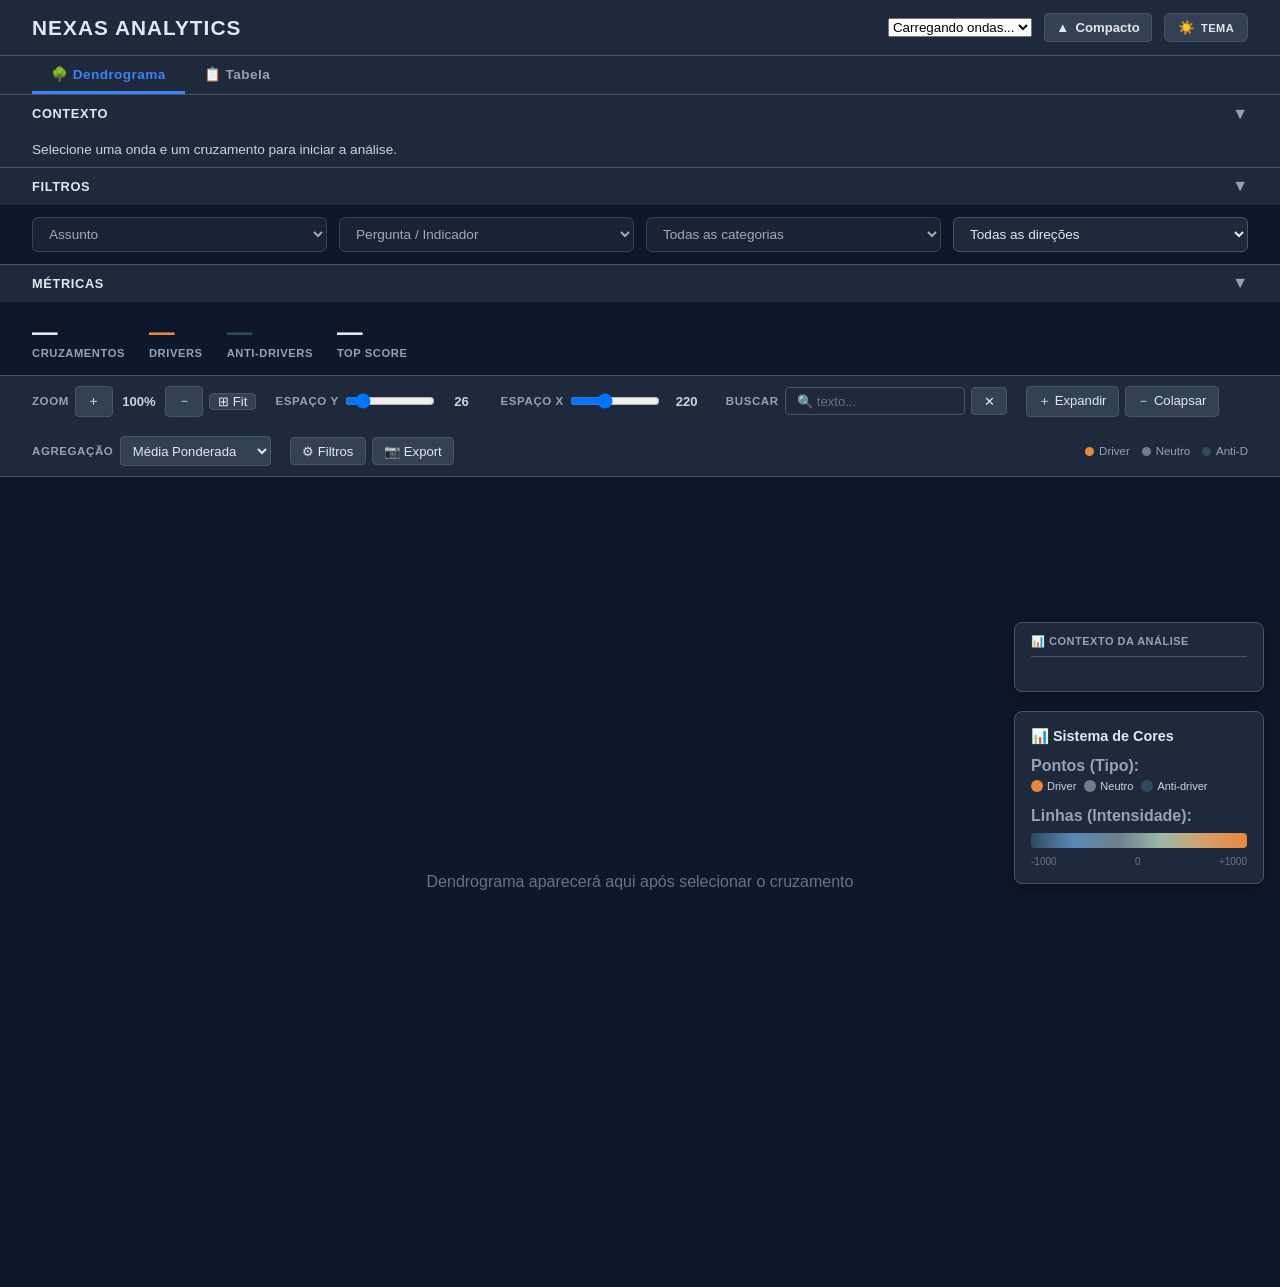
==== commit 44de0673: "criando tabela" ====
--- a/frontend/index.html
+++ b/frontend/index.html
@@ -3,13 +3,11 @@
 <head>
     <meta charset="UTF-8">
     <meta name="viewport" content="width=device-width, initial-scale=1.0">
-    <title>NEXAS Analytics v2.0 - Final</title>
+    <title>NEXAS Analytics v3.0</title>
     <script src="https://d3js.org/d3.v7.min.js"></script>
+    <script src="js/state.js"></script>
+    <script src="js/api.js"></script>
     <style>
-        /* ═══════════════════════════════════════════════════════════
-           CSS VARIABLES - TEMA ESCURO E CLARO
-           ═══════════════════════════════════════════════════════════ */
-        
         :root[data-theme="dark"] {
             --bg-primary: #0f172a;
             --bg-secondary: #1e293b;
@@ -24,8 +22,8 @@
             --input-border: #475569;
             --svg-bg: #0f172a;
             --node-stroke: #1e293b;
-        }
-        
+            --tab-active: #3b82f6;
+        }
         :root[data-theme="light"] {
             --bg-primary: #ffffff;
             --bg-secondary: #f8fafc;
@@ -40,359 +38,397 @@
             --input-border: #cbd5e1;
             --svg-bg: #ffffff;
             --node-stroke: #e2e8f0;
-        }
-        
-        * {
-            margin: 0;
-            padding: 0;
-            box-sizing: border-box;
-        }
-        
+            --tab-active: #2563eb;
+        }
+        * { margin: 0; padding: 0; box-sizing: border-box; }
         body {
-            font-family: -apple-system, BlinkMacSystemFont, "Segoe UI", Roboto, "Helvetica Neue", Arial, sans-serif;
+            font-family: -apple-system, BlinkMacSystemFont, "Segoe UI", Roboto, sans-serif;
             background: var(--bg-primary);
             color: var(--text-primary);
             overflow-x: hidden;
             transition: background-color 0.3s ease, color 0.3s ease;
         }
-        
-        /* ═══════════════════════════════════════════════════════════
-           HEADER ADAPTATIVO - NORMAL E MINIMIZADO
-           ═══════════════════════════════════════════════════════════ */
-        
+
+        /* ── HEADER ── */
         .header {
             background: var(--bg-secondary);
             border-bottom: 1px solid var(--border-color);
-            padding: 1rem 2rem;
+            padding: 0 2rem;
             display: flex;
             justify-content: space-between;
             align-items: center;
-            transition: all 0.3s ease;
-            height: 60px;
-        }
-        
-        body.minimized .header {
-            height: 40px;
-            padding: 0.5rem 2rem;
-        }
-        
+            height: 56px;
+        }
         .header h1 {
-            font-size: 1.5rem;
+            font-size: 1.3rem;
             font-weight: 700;
             letter-spacing: 0.05em;
-            color: var(--text-primary);
-            transition: all 0.3s ease;
-        }
-        
-        body.minimized .header h1 {
-            font-size: 1.1rem;
-        }
-        
+        }
         .header-right {
             display: flex;
-            gap: 1rem;
+            gap: 0.75rem;
             align-items: center;
-            transition: all 0.3s ease;
-        }
-        
-        body.minimized .header-right select {
-            display: none;
-        }
-        
-        body.minimized .header-right {
-            gap: 0.5rem;
-        }
-        
-        /* ═══════════════════════════════════════════════════════════
-           CONTROLES COLAPSÁVEIS - CONTEXTO, FILTROS, MÉTRICAS
-           ═══════════════════════════════════════════════════════════ */
-        
-        .controls-wrapper {
-            transition: all 0.3s ease;
-        }
-        
-        body.minimized .controls-wrapper {
-            display: none;
-        }
-        
-        .section-collapsible {
+        }
+
+        /* ── NAVBAR DE ABAS ── */
+        .tab-nav {
+            background: var(--bg-secondary);
             border-bottom: 1px solid var(--border-color);
-            transition: all 0.3s ease;
-        }
-        
+            display: flex;
+            gap: 0;
+            padding: 0 2rem;
+        }
+        .tab-btn {
+            background: transparent;
+            border: none;
+            border-bottom: 3px solid transparent;
+            color: var(--text-tertiary);
+            padding: 0.6rem 1.2rem;
+            cursor: pointer;
+            font-size: 0.85rem;
+            font-weight: 600;
+            letter-spacing: 0.03em;
+            transition: all 0.2s ease;
+        }
+        .tab-btn:hover { color: var(--text-primary); }
+        .tab-btn.active {
+            color: var(--tab-active);
+            border-bottom-color: var(--tab-active);
+        }
+
+        /* ── CONTROLES COLAPSÁVEIS ── */
+        .controls-wrapper { transition: all 0.3s ease; }
+        body.minimized .controls-wrapper { display: none; }
+
+        .section-collapsible { border-bottom: 1px solid var(--border-color); }
         .section-header {
             display: flex;
             justify-content: space-between;
             align-items: center;
-            padding: 0.75rem 2rem;
+            padding: 0.6rem 2rem;
             background: var(--bg-secondary);
             cursor: pointer;
             user-select: none;
-            transition: all 0.3s ease;
-        }
-        
-        .section-header:hover {
-            background: var(--hover-bg);
-        }
-        
+        }
+        .section-header:hover { background: var(--hover-bg); }
         .section-title {
-            font-size: 0.85rem;
+            font-size: 0.8rem;
             font-weight: 600;
             color: var(--text-primary);
             text-transform: uppercase;
             letter-spacing: 0.05em;
-            transition: color 0.3s ease;
-        }
-        
+        }
         .section-toggle {
-            font-size: 1.2rem;
+            font-size: 1rem;
             color: var(--text-tertiary);
-            transition: transform 0.3s ease, color 0.3s ease;
-        }
-        
-        .section-collapsed .section-toggle {
-            transform: rotate(-90deg);
-        }
-        
+            transition: transform 0.3s ease;
+        }
+        .section-collapsed .section-toggle { transform: rotate(-90deg); }
         .section-content {
             max-height: 500px;
             overflow: hidden;
             transition: max-height 0.3s ease, opacity 0.3s ease;
             opacity: 1;
         }
-        
-        .section-collapsed .section-content {
-            max-height: 0;
-            opacity: 0;
-        }
-        
+        .section-collapsed .section-content { max-height: 0; opacity: 0; }
+
         .contexto {
             background: var(--bg-secondary);
-            padding: 0.75rem 2rem;
-            font-size: 0.9rem;
+            padding: 0.6rem 2rem;
+            font-size: 0.85rem;
             color: var(--text-secondary);
             font-weight: 500;
-            transition: all 0.3s ease;
-        }
-        
+        }
         .filtros {
             background: var(--bg-primary);
-            padding: 1rem 2rem;
+            padding: 0.75rem 2rem;
             display: flex;
-            gap: 1rem;
-            transition: all 0.3s ease;
-        }
-        
+            gap: 0.75rem;
+        }
         .filtros select {
             flex: 1;
             min-width: 0;
-            padding: 0.6rem 1rem;
+            padding: 0.5rem 0.75rem;
             background: var(--input-bg);
             color: var(--text-primary);
             border: 1px solid var(--input-border);
             border-radius: 6px;
-            font-size: 0.9rem;
+            font-size: 0.85rem;
             cursor: pointer;
-            transition: all 0.3s ease;
             overflow: hidden;
             text-overflow: ellipsis;
             white-space: nowrap;
-        }
-        
-        .filtros select:hover {
-            background: var(--hover-bg);
-        }
-        
-        .filtros select:focus {
-            outline: 2px solid #3b82f6;
-            outline-offset: 2px;
-        }
-        
+            transition: all 0.2s;
+        }
+        .filtros select:focus { outline: 2px solid #3b82f6; outline-offset: 2px; }
         .metricas {
             display: flex;
             gap: 1.5rem;
-            padding: 1.5rem 2rem;
+            padding: 1rem 2rem;
             background: var(--bg-primary);
-            transition: all 0.3s ease;
-        }
-        
-        .metrica-item {
-            display: flex;
-            flex-direction: column;
-            gap: 0.3rem;
-        }
-        
+        }
         .metrica-item .valor {
-            font-size: 1.8rem;
+            font-size: 1.6rem;
             font-weight: 700;
             color: var(--text-primary);
-            transition: color 0.3s ease;
-        }
-        
+        }
         .metrica-item .label {
-            font-size: 0.75rem;
+            font-size: 0.7rem;
             color: var(--text-tertiary);
             text-transform: uppercase;
             letter-spacing: 0.05em;
             font-weight: 600;
-            transition: color 0.3s ease;
-        }
-        
+        }
         .cor-driver { color: #E8873D !important; }
-        .cor-anti { color: #2E4A60 !important; }
-        
-        /* ═══════════════════════════════════════════════════════════
-           TOOLBAR - SEMPRE VISÍVEL
-           ═══════════════════════════════════════════════════════════ */
-        
+        .cor-anti   { color: #2E4A60 !important; }
+
+        /* ── BOTÕES ── */
+        .btn-sm, .zoom-btn {
+            background: var(--bg-tertiary);
+            color: var(--text-primary);
+            border: 1px solid var(--border-color);
+            padding: 0.35rem 0.7rem;
+            border-radius: 4px;
+            cursor: pointer;
+            font-size: 0.82rem;
+            font-weight: 500;
+            transition: all 0.2s ease;
+        }
+        .btn-sm:hover, .zoom-btn:hover {
+            background: var(--hover-bg);
+            transform: translateY(-1px);
+        }
+        #theme-toggle {
+            background: var(--bg-tertiary);
+            color: var(--text-primary);
+            border: 1px solid var(--border-color);
+            padding: 0.4rem 0.8rem;
+            border-radius: 6px;
+            cursor: pointer;
+            display: flex;
+            align-items: center;
+            gap: 0.4rem;
+            font-weight: 600;
+            transition: all 0.3s ease;
+        }
+        #theme-toggle:hover { background: var(--hover-bg); }
+
+        /* ── TOOLBAR DO DENDROGRAMA ── */
         .viz-toolbar {
             background: var(--bg-secondary);
-            padding: 0.75rem 2rem;
+            padding: 0.6rem 2rem;
             display: flex;
-            gap: 1.5rem;
+            gap: 1.2rem;
             align-items: center;
             flex-wrap: wrap;
-            transition: all 0.3s ease;
             border-bottom: 1px solid var(--border-color);
-            min-height: 50px;
-        }
-        
-        body.minimized .viz-toolbar {
-            padding: 0.5rem 2rem;
-        }
-        
-        .toolbar-group {
-            display: flex;
-            gap: 0.5rem;
-            align-items: center;
-        }
-        
+            min-height: 46px;
+        }
+        body.minimized .viz-toolbar { padding: 0.4rem 2rem; }
+        .toolbar-group { display: flex; gap: 0.4rem; align-items: center; }
         .toolbar-label {
-            font-size: 0.75rem;
+            font-size: 0.72rem;
             color: var(--text-tertiary);
             font-weight: 600;
             text-transform: uppercase;
             letter-spacing: 0.05em;
-            transition: color 0.3s ease;
-        }
-        
-        .zoom-btn, .btn-sm {
-            background: var(--bg-tertiary);
-            color: var(--text-primary);
-            border: 1px solid var(--border-color);
-            padding: 0.4rem 0.8rem;
-            border-radius: 4px;
-            cursor: pointer;
-            font-size: 0.85rem;
-            font-weight: 500;
-            transition: all 0.2s ease;
-        }
-        
-        .zoom-btn:hover, .btn-sm:hover {
-            background: var(--hover-bg);
-            transform: translateY(-1px);
-        }
-        
+        }
         .zoom-pct, .slider-val {
-            font-size: 0.85rem;
+            font-size: 0.82rem;
             color: var(--text-secondary);
             font-weight: 600;
-            min-width: 45px;
+            min-width: 40px;
             text-align: center;
-            transition: color 0.3s ease;
-        }
-        
-        input[type="range"] {
-            width: 100px;
-            cursor: pointer;
-        }
-        
+        }
+        input[type="range"] { width: 90px; cursor: pointer; }
         .search-box {
             background: var(--input-bg);
             color: var(--text-primary);
             border: 1px solid var(--input-border);
-            padding: 0.4rem 0.8rem;
+            padding: 0.35rem 0.7rem;
             border-radius: 4px;
-            font-size: 0.85rem;
-            width: 200px;
-            transition: all 0.3s ease;
-        }
-        
-        .search-box:focus {
-            outline: 2px solid #3b82f6;
-            outline-offset: 2px;
-        }
-        
-        .search-box::placeholder {
-            color: var(--text-muted);
-        }
-        
-        select.btn-sm {
-            padding: 0.4rem 0.6rem;
-            font-size: 0.85rem;
-        }
-        
-        .legenda {
-            display: flex;
-            gap: 1rem;
-            margin-left: auto;
-        }
-        
+            font-size: 0.82rem;
+            width: 180px;
+            transition: all 0.2s;
+        }
+        .search-box:focus { outline: 2px solid #3b82f6; outline-offset: 2px; }
+        .search-box::placeholder { color: var(--text-muted); }
+        select.btn-sm { padding: 0.35rem 0.5rem; }
+        .legenda { display: flex; gap: 0.75rem; margin-left: auto; }
         .legenda-item {
             display: flex;
             align-items: center;
-            gap: 0.4rem;
-            font-size: 0.75rem;
+            gap: 0.3rem;
+            font-size: 0.72rem;
             color: var(--text-tertiary);
-            transition: color 0.3s ease;
-        }
-        
-        .legenda-dot {
-            width: 10px;
-            height: 10px;
-            border-radius: 50%;
-        }
-        
-        /* ═══════════════════════════════════════════════════════════
-           BOTÃO MINIMIZAR MODO COMPACTO
-           ═══════════════════════════════════════════════════════════ */
-        
+        }
+        .legenda-dot { width: 9px; height: 9px; border-radius: 50%; }
+
+        /* ── MODO COMPACTO ── */
         .btn-minimize {
             background: var(--bg-tertiary);
             color: var(--text-primary);
             border: 1px solid var(--border-color);
-            padding: 0.4rem 0.8rem;
+            padding: 0.35rem 0.7rem;
             border-radius: 4px;
             cursor: pointer;
-            font-size: 0.85rem;
+            font-size: 0.82rem;
             font-weight: 600;
-            transition: all 0.3s ease;
             display: flex;
             align-items: center;
-            gap: 0.5rem;
-        }
-        
-        .btn-minimize:hover {
-            background: var(--hover-bg);
-            transform: translateY(-1px);
-        }
-        
-        body.minimized .btn-minimize {
-            font-size: 0.75rem;
-            padding: 0.3rem 0.6rem;
-        }
-        
-        /* ═══════════════════════════════════════════════════════════
-           OVERLAY DE FILTROS
-           ═══════════════════════════════════════════════════════════ */
-        
+            gap: 0.4rem;
+            transition: all 0.2s;
+        }
+        .btn-minimize:hover { background: var(--hover-bg); }
+
+        /* ── CONTENT AREA ── */
+        #page-content {
+            width: 100%;
+        }
+
+        /* ── DENDROGRAMA ── */
+        .viz-wrapper {
+            position: sticky;
+            top: 0;
+            height: calc(100vh - 90px);
+            transition: height 0.3s ease;
+        }
+        body.minimized .viz-wrapper { height: calc(100vh - 90px); }
+        .viz-svg-container {
+            width: 100%;
+            height: 100%;
+            position: relative;
+            overflow: hidden;
+            background: var(--svg-bg);
+            transition: background-color 0.3s ease;
+        }
+        .viz-placeholder {
+            position: absolute;
+            top: 50%;
+            left: 50%;
+            transform: translate(-50%, -50%);
+            color: var(--text-muted);
+            font-size: 1rem;
+            text-align: center;
+        }
+        :root[data-theme="dark"] .node-text-line { fill: #e2e8f0 !important; }
+        :root[data-theme="light"] .node-text-line { fill: #0f172a !important; }
+        .node.highlighted circle { stroke: #fbbf24; stroke-width: 3; }
+        .node.dimmed { opacity: 0.3; }
+
+        /* ── TOOLTIP ── */
+        .tooltip {
+            position: fixed;
+            background: var(--bg-secondary);
+            color: var(--text-primary);
+            border: 1px solid var(--border-color);
+            border-radius: 8px;
+            padding: 0.75rem;
+            pointer-events: none;
+            opacity: 0;
+            transition: opacity 0.2s ease;
+            z-index: 9999;
+            max-width: 380px;
+            box-shadow: 0 4px 12px rgba(0,0,0,0.3);
+        }
+        .t-title {
+            font-weight: 700;
+            font-size: 0.9rem;
+            margin-bottom: 0.5rem;
+            border-bottom: 1px solid var(--border-color);
+            padding-bottom: 0.4rem;
+        }
+        .t-row { font-size: 0.8rem; margin: 0.3rem 0; color: var(--text-secondary); }
+        .t-row em { font-style: normal; font-weight: 600; color: var(--text-primary); }
+        .t-hint {
+            font-size: 0.7rem;
+            color: var(--text-muted);
+            margin-top: 0.5rem;
+            font-style: italic;
+            border-top: 1px solid var(--border-color);
+            padding-top: 0.4rem;
+        }
+
+        /* ── LOADING ── */
+        .loading-overlay {
+            position: fixed;
+            top: 0; left: 0;
+            width: 100%; height: 100%;
+            background: rgba(15,23,42,0.9);
+            display: none;
+            align-items: center;
+            justify-content: center;
+            flex-direction: column;
+            gap: 1rem;
+            z-index: 10000;
+        }
+        :root[data-theme="light"] .loading-overlay { background: rgba(255,255,255,0.9); }
+        .loading-spinner {
+            width: 50px; height: 50px;
+            border: 4px solid var(--border-color);
+            border-top-color: #3b82f6;
+            border-radius: 50%;
+            animation: spin 1s linear infinite;
+        }
+        .loading-text { color: var(--text-primary); font-size: 1rem; font-weight: 500; }
+        @keyframes spin { to { transform: rotate(360deg); } }
+
+        /* ── LEGENDAS FLUTUANTES ── */
+        .legend-expanded {
+            position: fixed;
+            bottom: 1rem; right: 1rem;
+            background: var(--bg-secondary);
+            border: 1px solid var(--border-color);
+            border-radius: 8px;
+            padding: 1rem;
+            min-width: 250px;
+            box-shadow: 0 4px 12px rgba(0,0,0,0.3);
+            z-index: 1000;
+            cursor: grab;
+            user-select: none;
+        }
+        .legend-expanded:active { cursor: grabbing; }
+        .legend-expanded h4 { margin: 0 0 0.75rem 0; font-size: 0.9rem; }
+
+        .legend-contextual {
+            position: fixed;
+            bottom: 13rem; right: 1rem;
+            background: var(--bg-secondary);
+            border: 1px solid var(--border-color);
+            border-radius: 8px;
+            padding: 12px 16px;
+            min-width: 250px;
+            max-width: 340px;
+            box-shadow: 0 4px 12px rgba(0,0,0,0.3);
+            z-index: 1000;
+            cursor: grab;
+            user-select: none;
+        }
+        .legend-contextual:active { cursor: grabbing; }
+        .legend-contextual-header {
+            font-size: 11px;
+            font-weight: 600;
+            color: var(--text-tertiary);
+            text-transform: uppercase;
+            letter-spacing: 0.5px;
+            margin-bottom: 10px;
+            padding-bottom: 8px;
+            border-bottom: 1px solid var(--border-color);
+        }
+        .ctx-row {
+            font-size: 12px;
+            color: var(--text-primary);
+            padding: 3px 0;
+            line-height: 1.4;
+            word-break: break-word;
+        }
+
+        /* ── OVERLAY FILTROS ── */
         .filters-overlay {
             position: fixed;
-            top: 0;
-            left: 0;
-            width: 100%;
-            height: 100%;
-            background: rgba(0, 0, 0, 0.7);
+            top: 0; left: 0;
+            width: 100%; height: 100%;
+            background: rgba(0,0,0,0.7);
             backdrop-filter: blur(4px);
             display: none;
             align-items: center;
@@ -401,12 +437,7 @@
             opacity: 0;
             transition: opacity 0.3s ease;
         }
-        
-        .filters-overlay.active {
-            display: flex;
-            opacity: 1;
-        }
-        
+        .filters-overlay.active { display: flex; opacity: 1; }
         .filters-panel {
             background: var(--bg-secondary);
             border: 1px solid var(--border-color);
@@ -416,28 +447,18 @@
             width: 90%;
             max-height: 80vh;
             overflow-y: auto;
-            box-shadow: 0 20px 60px rgba(0, 0, 0, 0.5);
-        }
-        
-        .filters-panel h3 {
-            margin-bottom: 1.5rem;
-            color: var(--text-primary);
-            font-size: 1.2rem;
-        }
-        
-        .filters-panel .section-group {
-            margin-bottom: 1.5rem;
-        }
-        
+            box-shadow: 0 20px 60px rgba(0,0,0,0.5);
+        }
+        .filters-panel h3 { margin-bottom: 1.5rem; font-size: 1.2rem; }
+        .filters-panel .section-group { margin-bottom: 1.5rem; }
         .filters-panel .section-group h4 {
-            font-size: 0.9rem;
+            font-size: 0.85rem;
             color: var(--text-tertiary);
             text-transform: uppercase;
             letter-spacing: 0.05em;
             margin-bottom: 0.75rem;
             font-weight: 600;
         }
-        
         .filters-panel .close-btn {
             width: 100%;
             margin-top: 1.5rem;
@@ -449,276 +470,16 @@
             cursor: pointer;
             font-size: 0.9rem;
             font-weight: 600;
-            transition: all 0.3s ease;
-        }
-        
-        .filters-panel .close-btn:hover {
-            background: var(--hover-bg);
-        }
-        
-        /* ═══════════════════════════════════════════════════════════
-           DENDROGRAMA - STICKY E RESPONSIVO
-           ═══════════════════════════════════════════════════════════ */
-        
-        .viz-wrapper {
-            position: sticky;
-            top: 0;
-            height: calc(100vh - 90px);
-            transition: height 0.3s ease;
-        }
-        
-        body.minimized .viz-wrapper {
-            height: calc(100vh - 90px);
-        }
-        
-        .viz-svg-container {
-            width: 100%;
-            height: 100%;
-            position: relative;
-            overflow: hidden;
-            background: var(--svg-bg);
-            transition: background-color 0.3s ease;
-        }
-        
-        .viz-placeholder {
-            position: absolute;
-            top: 50%;
-            left: 50%;
-            transform: translate(-50%, -50%);
-            color: var(--text-muted);
-            font-size: 1rem;
-            text-align: center;
-            transition: color 0.3s ease;
-        }
-        
-        :root[data-theme="dark"] .node-text-line {
-            fill: #e2e8f0 !important;
-        }
-        
-        :root[data-theme="light"] .node-text-line {
-            fill: #0f172a !important;
-        }
-        
-        .node.highlighted circle {
-            stroke: #fbbf24;
-            stroke-width: 3;
-        }
-        
-        .node.dimmed {
-            opacity: 0.3;
-        }
-        
-        /* ═══════════════════════════════════════════════════════════
-           TOOLTIP
-           ═══════════════════════════════════════════════════════════ */
-        
-        .tooltip {
-            position: fixed;
-            background: var(--bg-secondary);
-            color: var(--text-primary);
-            border: 1px solid var(--border-color);
-            border-radius: 8px;
-            padding: 0.75rem;
-            pointer-events: none;
-            opacity: 0;
-            transition: opacity 0.2s ease, background-color 0.3s ease, color 0.3s ease, border-color 0.3s ease;
-            z-index: 9999;
-            max-width: 380px;
-            box-shadow: 0 4px 12px rgba(0, 0, 0, 0.3);
-        }
-        
-        .t-title {
-            font-weight: 700;
-            font-size: 0.9rem;
-            margin-bottom: 0.5rem;
-            color: var(--text-primary);
-            border-bottom: 1px solid var(--border-color);
-            padding-bottom: 0.4rem;
-            transition: color 0.3s ease, border-color 0.3s ease;
-        }
-        
-        .t-row {
-            font-size: 0.8rem;
-            margin: 0.3rem 0;
-            color: var(--text-secondary);
-            transition: color 0.3s ease;
-        }
-        
-        .t-row em {
-            font-style: normal;
-            font-weight: 600;
-            color: var(--text-primary);
-            transition: color 0.3s ease;
-        }
-        
-        .t-hint {
-            font-size: 0.7rem;
-            color: var(--text-muted);
-            margin-top: 0.5rem;
-            font-style: italic;
-            border-top: 1px solid var(--border-color);
-            padding-top: 0.4rem;
-            transition: color 0.3s ease, border-color 0.3s ease;
-        }
-        
-        /* ═══════════════════════════════════════════════════════════
-           LOADING, TEMA, LEGEND
-           ═══════════════════════════════════════════════════════════ */
-        
-        .loading-overlay {
-            position: fixed;
-            top: 0;
-            left: 0;
-            width: 100%;
-            height: 100%;
-            background: rgba(15, 23, 42, 0.9);
-            display: none;
-            align-items: center;
-            justify-content: center;
-            flex-direction: column;
-            gap: 1rem;
-            z-index: 10000;
-            transition: background-color 0.3s ease;
-        }
-        
-        :root[data-theme="light"] .loading-overlay {
-            background: rgba(255, 255, 255, 0.9);
-        }
-        
-        .loading-spinner {
-            width: 50px;
-            height: 50px;
-            border: 4px solid var(--border-color);
-            border-top-color: #3b82f6;
-            border-radius: 50%;
-            animation: spin 1s linear infinite;
-        }
-        
-        .loading-text {
-            color: var(--text-primary);
-            font-size: 1rem;
-            font-weight: 500;
-            transition: color 0.3s ease;
-        }
-        
-        @keyframes spin {
-            to { transform: rotate(360deg); }
-        }
-        
-        #theme-toggle {
-            background: var(--bg-tertiary);
-            color: var(--text-primary);
-            border: 1px solid var(--border-color);
-            padding: 0.5rem 1rem;
-            border-radius: 6px;
-            cursor: pointer;
-            display: flex;
-            align-items: center;
-            gap: 0.5rem;
-            font-weight: 600;
-            transition: all 0.3s ease;
-        }
-        
-        #theme-toggle:hover {
-            background: var(--hover-bg);
-            transform: translateY(-1px);
-        }
-        
-        #toggle-icon {
-            font-size: 1.2rem;
-        }
-        
-        body.minimized #theme-toggle {
-            padding: 0.3rem 0.6rem;
-            font-size: 0.75rem;
-        }
-
-        /* ═══════════════════════════════════════════════════════════
-           LEGENDA EXPANDIDA (arrastável)
-           ═══════════════════════════════════════════════════════════ */
-        
-        .legend-expanded {
-            position: fixed;
-            bottom: 1rem;
-            right: 1rem;
-            background: var(--bg-secondary);
-            color: var(--text-primary);
-            border: 1px solid var(--border-color);
-            border-radius: 8px;
-            padding: 1rem;
-            min-width: 250px;
-            box-shadow: 0 4px 12px rgba(0, 0, 0, 0.3);
-            z-index: 1000;
-            cursor: grab;
-            user-select: none;
-        }
-
-        .legend-expanded:active {
-            cursor: grabbing;
-        }
-        
-        .legend-expanded h4 {
-            margin: 0 0 0.75rem 0;
-            font-size: 0.9rem;
-            color: var(--text-primary);
-            transition: color 0.3s ease;
-        }
-
-        /* ═══════════════════════════════════════════════════════════
-           LEGENDA CONTEXTUAL (arrastável)
-           ═══════════════════════════════════════════════════════════ */
-
-        .legend-contextual {
-            position: fixed;
-            bottom: 13rem;
-            right: 1rem;
-            background: var(--bg-secondary);
-            color: var(--text-primary);
-            border: 1px solid var(--border-color);
-            border-radius: 8px;
-            padding: 12px 16px;
-            min-width: 250px;
-            max-width: 340px;
-            box-shadow: 0 4px 12px rgba(0, 0, 0, 0.3);
-            z-index: 1000;
-            cursor: grab;
-            user-select: none;
-        }
-
-        .legend-contextual:active {
-            cursor: grabbing;
-        }
-
-        .legend-contextual-header {
-            font-size: 11px;
-            font-weight: 600;
-            color: var(--text-tertiary);
-            text-transform: uppercase;
-            letter-spacing: 0.5px;
-            margin-bottom: 10px;
-            padding-bottom: 8px;
-            border-bottom: 1px solid var(--border-color);
-        }
-
-        .ctx-row {
-            font-size: 12px;
-            color: var(--text-primary);
-            padding: 3px 0;
-            line-height: 1.4;
-            word-break: break-word;
-        }
-        
-        @media (max-width: 768px) {
-            .header { padding: 0.75rem 1rem; }
-            .header h1 { font-size: 1.2rem; }
-            .filtros, .metricas, .viz-toolbar { padding: 0.75rem 1rem; }
-            .viz-toolbar { gap: 0.75rem; }
-            .search-box { width: 150px; }
-        }
+        }
+
+        /* ── TOOLBAR TABELA (só aparece na aba tabela) ── */
+        #toolbar-dendrograma { display: block; }
+        #toolbar-tabela      { display: none;  }
     </style>
 </head>
 <body>
 
+<!-- ── HEADER ── -->
 <header class="header">
     <h1>NEXAS ANALYTICS</h1>
     <div class="header-right">
@@ -734,6 +495,13 @@
     </div>
 </header>
 
+<!-- ── NAVBAR DE ABAS ── -->
+<nav class="tab-nav">
+    <button class="tab-btn active" data-tab="dendrograma">🌳 Dendrograma</button>
+    <button class="tab-btn" data-tab="tabela">📋 Tabela</button>
+</nav>
+
+<!-- ── CONTROLES COMPARTILHADOS ── -->
 <div class="controls-wrapper" id="controls-wrapper">
     <div class="section-collapsible" id="section-contexto">
         <div class="section-header" onclick="toggleSection('contexto')">
@@ -741,12 +509,9 @@
             <span class="section-toggle">▼</span>
         </div>
         <div class="section-content">
-            <div class="contexto" id="contexto">
-                Selecione uma onda e um cruzamento para iniciar a análise.
-            </div>
+            <div class="contexto" id="contexto">Selecione uma onda e um cruzamento para iniciar a análise.</div>
         </div>
     </div>
-
     <div class="section-collapsible" id="section-filtros">
         <div class="section-header" onclick="toggleSection('filtros')">
             <span class="section-title">Filtros</span>
@@ -756,9 +521,7 @@
             <div class="filtros">
                 <select id="assunto-select" disabled><option value="">Assunto</option></select>
                 <select id="pergunta-select" disabled><option value="">Pergunta / Indicador</option></select>
-                <select id="categoria-coluna-select" disabled>
-                    <option value="">Todas as categorias</option>
-                </select>
+                <select id="categoria-coluna-select" disabled><option value="">Todas as categorias</option></select>
                 <select id="direcao-select">
                     <option value="">Todas as direções</option>
                     <option value="DRIVER">Só Drivers</option>
@@ -767,7 +530,6 @@
             </div>
         </div>
     </div>
-
     <div class="section-collapsible" id="section-metricas">
         <div class="section-header" onclick="toggleSection('metricas')">
             <span class="section-title">Métricas</span>
@@ -784,7 +546,8 @@
     </div>
 </div>
 
-<div class="viz-toolbar">
+<!-- ── TOOLBAR DENDROGRAMA ── -->
+<div class="viz-toolbar" id="toolbar-dendrograma">
     <div class="toolbar-group">
         <span class="toolbar-label">Zoom</span>
         <button class="zoom-btn" id="btn-zoom-in">＋</button>
@@ -821,8 +584,8 @@
         </select>
     </div>
     <div class="toolbar-group">
-        <button class="btn-sm" id="btn-filters" title="Abrir Filtros (quando minimizado)">⚙ Filtros</button>
-        <button class="btn-sm" id="btn-export" title="Exportar PNG">📷 Export</button>
+        <button class="btn-sm" id="btn-filters">⚙ Filtros</button>
+        <button class="btn-sm" id="btn-export">📷 Export</button>
     </div>
     <div class="legenda">
         <div class="legenda-item"><div class="legenda-dot" style="background:#E8873D"></div>Driver</div>
@@ -831,23 +594,19 @@
     </div>
 </div>
 
-<div class="viz-wrapper">
-    <div class="viz-svg-container" id="svg-container">
-        <div class="viz-placeholder">Dendrograma aparecerá aqui após selecionar o cruzamento</div>
-    </div>
+<!-- ── CONTENT AREA ── -->
+<div id="page-content">
+    <!-- Conteúdo injetado dinamicamente pela aba ativa -->
 </div>
 
+<!-- ── ELEMENTOS GLOBAIS ── -->
 <div class="filters-overlay" id="filters-overlay">
     <div class="filters-panel">
         <h3>⚙ Controles e Filtros</h3>
-        
         <div class="section-group">
             <h4>Contexto</h4>
-            <div class="contexto" id="overlay-contexto" style="padding:0.5rem 0;background:transparent">
-                Selecione uma onda e um cruzamento.
-            </div>
+            <div class="contexto" id="overlay-contexto" style="padding:0.5rem 0;background:transparent">Selecione uma onda.</div>
         </div>
-        
         <div class="section-group">
             <h4>Filtros</h4>
             <div class="filtros" style="padding:0;flex-direction:column">
@@ -860,16 +619,14 @@
                 </select>
             </div>
         </div>
-        
         <div class="section-group">
             <h4>Métricas</h4>
             <div class="metricas" style="padding:0">
-                <div class="metrica-item"><div class="valor" id="overlay-total">—</div><div class="label">Cruzamentos</div></div>
+                <div class="metrica-item"><div class="valor" id="overlay-total">—</div><div class="label">Total</div></div>
                 <div class="metrica-item"><div class="valor cor-driver" id="overlay-drivers">—</div><div class="label">Drivers</div></div>
                 <div class="metrica-item"><div class="valor cor-anti" id="overlay-anti">—</div><div class="label">Anti-drivers</div></div>
             </div>
         </div>
-        
         <button class="close-btn" onclick="closeFiltersOverlay()">✕ Fechar</button>
     </div>
 </div>
@@ -879,7 +636,6 @@
     <div class="loading-text" id="loading-text">Carregando...</div>
 </div>
 
-<!-- Legenda Contextual (acima do Sistema de Cores) -->
 <div class="legend-contextual" id="legend-contextual">
     <div class="legend-contextual-header">📊 Contexto da Análise</div>
     <div id="ctx-assunto" class="ctx-row"></div>
@@ -887,949 +643,398 @@
     <div id="ctx-pergunta" class="ctx-row"></div>
 </div>
 
-<!-- Legenda Sistema de Cores -->
 <div class="legend-expanded" id="legend-expanded">
     <h4>📊 Sistema de Cores</h4>
-    <div style="margin: 10px 0;">
+    <div style="margin:10px 0">
         <strong style="color:var(--text-tertiary)">Pontos (Tipo):</strong>
-        <div style="display: flex; gap: 8px; margin-top: 5px;">
-            <div style="display:flex;align-items:center;gap:4px">
-                <div style="width:12px;height:12px;border-radius:50%;background:#E8873D"></div>
-                <span style="font-size:11px;color:var(--text-secondary)">Driver</span>
-            </div>
-            <div style="display:flex;align-items:center;gap:4px">
-                <div style="width:12px;height:12px;border-radius:50%;background:#6B7F8C"></div>
-                <span style="font-size:11px;color:var(--text-secondary)">Neutro</span>
-            </div>
-            <div style="display:flex;align-items:center;gap:4px">
-                <div style="width:12px;height:12px;border-radius:50%;background:#2E4A60"></div>
-                <span style="font-size:11px;color:var(--text-secondary)">Anti-driver</span>
-            </div>
+        <div style="display:flex;gap:8px;margin-top:5px">
+            <div style="display:flex;align-items:center;gap:4px"><div style="width:12px;height:12px;border-radius:50%;background:#E8873D"></div><span style="font-size:11px;color:var(--text-secondary)">Driver</span></div>
+            <div style="display:flex;align-items:center;gap:4px"><div style="width:12px;height:12px;border-radius:50%;background:#6B7F8C"></div><span style="font-size:11px;color:var(--text-secondary)">Neutro</span></div>
+            <div style="display:flex;align-items:center;gap:4px"><div style="width:12px;height:12px;border-radius:50%;background:#2E4A60"></div><span style="font-size:11px;color:var(--text-secondary)">Anti-driver</span></div>
         </div>
     </div>
-    <div style="margin-top: 15px;">
+    <div style="margin-top:15px">
         <strong style="color:var(--text-tertiary)">Linhas (Intensidade):</strong>
-        <div class="legend-gradient-bar" style="background: linear-gradient(to right, #2E4A60, #5A8AB8, #6B7F8C, #9BB8A8, #D4A06A, #E8873D); height: 15px; border-radius: 4px; margin: 8px 0;"></div>
-        <div style="display: flex; justify-content: space-between; font-size: 10px; color:var(--text-muted);">
-            <span>-1000</span>
-            <span>0</span>
-            <span>+1000</span>
+        <div style="background:linear-gradient(to right,#2E4A60,#5A8AB8,#6B7F8C,#9BB8A8,#D4A06A,#E8873D);height:15px;border-radius:4px;margin:8px 0"></div>
+        <div style="display:flex;justify-content:space-between;font-size:10px;color:var(--text-muted)">
+            <span>-1000</span><span>0</span><span>+1000</span>
         </div>
     </div>
 </div>
 
 <div class="tooltip" id="tooltip"></div>
 
+<script src="js/dendrograma.js"></script>
 <script>
-
 // ═══════════════════════════════════════════════════════════
-// VARIÁVEIS GLOBAIS
+// SHELL — roteamento entre abas e filtros globais
 // ═══════════════════════════════════════════════════════════
 
-const state = {
-    onda: null,
-    assunto: null,
-    pergunta: null,
-    categoria_coluna: null,
-    direcao: null,
-    treeData: null,
-    nodeYSpacing: 26,
-    nodeXSpacing: 220,
-    zoomLevel: 1,
-    agregacao: 'weighted_mean',
-    isCompactMode: false
-};
-
-let svg, g, treemap, root, diagonal;
-const tipEl = document.getElementById('tooltip');
-const loadingEl = document.getElementById('loading-overlay');
-const loadingTextEl = document.getElementById('loading-text');
-
-// ═══════════════════════════════════════════════════════════
-// SISTEMA DE CORES HÍBRIDO
-// ═══════════════════════════════════════════════════════════
-
-const COLOR_STOPS = [
-    { score: -2000, color: '#2E4A60' },
-    { score: -1000, color: '#4A7299' },
-    { score: -200, color: '#5A8AB8' },
-    { score: -30, color: '#6B7F8C' },
-    { score: 30, color: '#9BB8A8' },
-    { score: 200, color: '#D4A06A' },
-    { score: 1000, color: '#E8873D' },
-    { score: 2000, color: '#E8873D' }
-];
-
-function hexToRgb(hex) {
-    const r = parseInt(hex.slice(1, 3), 16);
-    const g = parseInt(hex.slice(3, 5), 16);
-    const b = parseInt(hex.slice(5, 7), 16);
-    return { r, g, b };
-}
-
-function rgbToHex(r, g, b) {
-    return '#' + [r, g, b].map(x => {
-        const hex = Math.round(x).toString(16);
-        return hex.length === 1 ? '0' + hex : hex;
-    }).join('');
-}
-
-function interpolateColor(score) {
-    for (let i = 0; i < COLOR_STOPS.length - 1; i++) {
-        const stop1 = COLOR_STOPS[i];
-        const stop2 = COLOR_STOPS[i + 1];
-        if (score >= stop1.score && score <= stop2.score) {
-            const t = (score - stop1.score) / (stop2.score - stop1.score);
-            const rgb1 = hexToRgb(stop1.color);
-            const rgb2 = hexToRgb(stop2.color);
-            const r = rgb1.r + t * (rgb2.r - rgb1.r);
-            const g = rgb1.g + t * (rgb2.g - rgb1.g);
-            const b = rgb1.b + t * (rgb2.b - rgb1.b);
-            return rgbToHex(r, g, b);
-        }
+let activeTab = 'dendrograma';
+
+// ── Roteamento de abas ──
+function switchTab(tabName) {
+    activeTab = tabName;
+
+    // Atualiza botões
+    document.querySelectorAll('.tab-btn').forEach(btn => {
+        btn.classList.toggle('active', btn.dataset.tab === tabName);
+    });
+
+    // Mostra/esconde toolbar do dendrograma
+    document.getElementById('toolbar-dendrograma').style.display =
+        tabName === 'dendrograma' ? 'flex' : 'none';
+
+    // Mostra/esconde legendas flutuantes
+    const showLegends = tabName === 'dendrograma';
+    document.getElementById('legend-expanded').style.display = showLegends ? 'block' : 'none';
+    document.getElementById('legend-contextual').style.display = showLegends ? 'block' : 'none';
+
+    // Carrega conteúdo da aba
+    const content = document.getElementById('page-content');
+    if (tabName === 'dendrograma') {
+        content.innerHTML = `
+            <div class="viz-wrapper">
+                <div class="viz-svg-container" id="svg-container">
+                    <div class="viz-placeholder">Dendrograma aparecerá aqui após selecionar o cruzamento</div>
+                </div>
+            </div>`;
+        initDendrograma();
+        if (NexasState.isReady()) loadData();
+     } else if (tabName === 'tabela') {
+        fetch('/pages/tabela.html')
+            .then(r => r.text())
+            .then(html => {
+                content.innerHTML = html;
+                // Re-executa scripts injetados via innerHTML
+                content.querySelectorAll('script').forEach(oldScript => {
+                    const newScript = document.createElement('script');
+                    newScript.textContent = oldScript.textContent;
+                    document.body.appendChild(newScript);
+                    oldScript.remove();
+                });
+            });
     }
-    if (score < COLOR_STOPS[0].score) return COLOR_STOPS[0].color;
-    return COLOR_STOPS[COLOR_STOPS.length - 1].color;
-}
-
-function getColorByScoreGradient(score) {
-    return interpolateColor(score);
-}
-
-function nodeColor(d) {
-    if (!d || !d.data || !d.data.metrics) return '#6B7F8C';
-    if (d.data.leaf) {
-        const dir = d.data.metrics.direcao;
-        if (dir === 'DRIVER') return '#E8873D';
-        if (dir === 'ANTI-DRIVER') return '#2E4A60';
-        return '#6B7F8C';
+}
+
+document.querySelectorAll('.tab-btn').forEach(btn => {
+    btn.addEventListener('click', () => switchTab(btn.dataset.tab));
+});
+
+// ── Filtros globais ──
+function toggleSection(name) {
+    document.getElementById(`section-${name}`)?.classList.toggle('section-collapsed');
+}
+
+function toggleCompactMode() {
+    document.body.classList.toggle('minimized');
+    const isMin = document.body.classList.contains('minimized');
+    document.getElementById('compact-icon').textContent = isMin ? '▼' : '▲';
+    document.getElementById('compact-text').textContent = isMin ? 'Expandir' : 'Compacto';
+    setTimeout(resizeDendrogram, 300);
+}
+
+function openFiltersOverlay() {
+    document.getElementById('filters-overlay').classList.add('active');
+    document.getElementById('overlay-contexto').textContent = document.getElementById('contexto').textContent;
+    document.getElementById('overlay-total').textContent   = document.getElementById('met-total').textContent;
+    document.getElementById('overlay-drivers').textContent = document.getElementById('met-drivers').textContent;
+    document.getElementById('overlay-anti').textContent    = document.getElementById('met-anti').textContent;
+}
+
+function closeFiltersOverlay() {
+    document.getElementById('filters-overlay').classList.remove('active');
+}
+
+function showLoading(text = 'Carregando...') {
+    document.getElementById('loading-text').textContent = text;
+    document.getElementById('loading-overlay').style.display = 'flex';
+}
+
+function hideLoading() {
+    document.getElementById('loading-overlay').style.display = 'none';
+}
+
+function setContexto(onda, assunto, pergunta, direcao) {
+    let txt = `${onda} → ${assunto} | ${pergunta}`;
+    if (direcao) txt += ` [${direcao === 'DRIVER' ? 'Só Drivers' : 'Só Anti-drivers'}]`;
+    document.getElementById('contexto').textContent = txt;
+}
+
+function updateMetricas(data) {
+    if (!data?.tree) {
+        ['met-total','met-drivers','met-anti','met-score'].forEach(id => {
+            document.getElementById(id).textContent = '—';
+        });
+        return;
     }
-    const score = getNodeScore(d);
-    return getColorByScoreGradient(score);
-}
-
-function linkColor(d) {
-    const score = getNodeScore(d);
-    return getColorByScoreGradient(score);
-}
-
-// ═══════════════════════════════════════════════════════════
-// DRAG - LEGENDAS ARRASTÁVEIS
-// ═══════════════════════════════════════════════════════════
-
+    let total = 0, drivers = 0, anti = 0, maxScore = -Infinity;
+    function traverse(node) {
+        if (node.leaf && node.metrics) {
+            total++;
+            if (node.metrics.direcao === 'DRIVER') drivers++;
+            else if (node.metrics.direcao === 'ANTI-DRIVER') anti++;
+            const s = Math.abs(node.metrics.score_nexas || 0);
+            if (s > maxScore) maxScore = s;
+        }
+        node.children?.forEach(traverse);
+    }
+    traverse(data.tree);
+    document.getElementById('met-total').textContent   = total;
+    document.getElementById('met-drivers').textContent = drivers;
+    document.getElementById('met-anti').textContent    = anti;
+    document.getElementById('met-score').textContent   = maxScore === -Infinity ? '—' : `+${maxScore.toFixed(0)}`;
+}
+
+function updateLegendaContextual() {
+    const ctxAssunto   = document.getElementById('ctx-assunto');
+    const ctxCategoria = document.getElementById('ctx-categoria');
+    const ctxPergunta  = document.getElementById('ctx-pergunta');
+    if (ctxAssunto)
+        ctxAssunto.textContent = NexasState.assunto
+            ? `Sua análise está considerando o contexto que parte do assunto: "${NexasState.assunto}"`
+            : '';
+    if (ctxCategoria) {
+        if (NexasState.categoria_coluna) {
+            ctxCategoria.textContent = `Você está buscando entender as variáveis que mais se associam com quem respondeu: "${NexasState.categoria_coluna}"`;
+            ctxCategoria.style.display = 'block';
+        } else {
+            ctxCategoria.textContent = '';
+            ctxCategoria.style.display = 'none';
+        }
+    }
+    if (ctxPergunta)
+        ctxPergunta.textContent = NexasState.pergunta
+            ? `Especificamente em: "${NexasState.pergunta}"`
+            : '';
+}
+
+// ── API calls dos filtros ──
+async function loadOndas() {
+    try {
+        const ondas = await NexasAPI.getOndas();
+        const sel = document.getElementById('onda-select');
+        sel.innerHTML = '<option value="">Selecione uma onda</option>';
+        ondas.forEach(o => {
+            const opt = document.createElement('option');
+            opt.value = o.codigo; opt.textContent = o.codigo;
+            sel.appendChild(opt);
+        });
+        if (NexasState.onda) { sel.value = NexasState.onda; loadAssuntos(); }
+    } catch(e) { console.error(e); }
+}
+
+async function loadAssuntos() {
+    if (!NexasState.onda) return;
+    try {
+        const assuntos = await NexasAPI.getAssuntos(NexasState.onda);
+        ['assunto-select','overlay-assunto'].forEach(id => {
+            const sel = document.getElementById(id);
+            sel.innerHTML = '<option value="">Selecione um assunto</option>';
+            assuntos.forEach(a => {
+                const opt = document.createElement('option');
+                opt.value = a; opt.textContent = a; sel.appendChild(opt);
+            });
+            sel.disabled = false;
+            if (NexasState.assunto) sel.value = NexasState.assunto;
+        });
+        if (NexasState.assunto) loadPerguntas();
+    } catch(e) { console.error(e); }
+}
+
+async function loadPerguntas() {
+    if (!NexasState.onda || !NexasState.assunto) return;
+    try {
+        const perguntas = await NexasAPI.getPerguntas(NexasState.onda, NexasState.assunto);
+        ['pergunta-select','overlay-pergunta'].forEach(id => {
+            const sel = document.getElementById(id);
+            sel.innerHTML = '<option value="">Selecione uma pergunta</option>';
+            perguntas.forEach(p => {
+                const opt = document.createElement('option');
+                opt.value = p; opt.textContent = p; sel.appendChild(opt);
+            });
+            sel.disabled = false;
+            if (NexasState.pergunta) sel.value = NexasState.pergunta;
+        });
+        if (NexasState.pergunta) { loadCategoriasColuna(); triggerLoad(); }
+    } catch(e) { console.error(e); }
+}
+
+async function loadCategoriasColuna() {
+    if (!NexasState.isReady()) return;
+    try {
+        const cats = await NexasAPI.getCategoriasColuna(NexasState.onda, NexasState.assunto, NexasState.pergunta);
+        const sel = document.getElementById('categoria-coluna-select');
+        sel.innerHTML = '<option value="">Todas as categorias</option>';
+        cats.forEach(c => {
+            const opt = document.createElement('option');
+            opt.value = c; opt.textContent = c; sel.appendChild(opt);
+        });
+        sel.disabled = false;
+        if (NexasState.categoria_coluna) sel.value = NexasState.categoria_coluna;
+    } catch(e) { console.error(e); }
+}
+
+function triggerLoad() {
+    if (!NexasState.isReady()) return;
+    NexasState.pushURL();
+    if (activeTab === 'dendrograma') loadData();
+    else NexasState._notify('pergunta', NexasState.pergunta);
+}
+
+async function loadData() {
+    if (!NexasState.isReady()) return;
+    showLoading('Carregando árvore...');
+    try {
+        const data = await NexasAPI.getTree(NexasState.toParams());
+        setContexto(NexasState.onda, NexasState.assunto, NexasState.pergunta, NexasState.direcao);
+        updateMetricas(data);
+        updateLegendaContextual();
+        renderTree(data.tree);
+    } catch(e) {
+        console.error(e);
+        alert('Erro ao carregar dados: ' + e.message);
+    } finally { hideLoading(); }
+}
+
+// ── Event listeners dos filtros ──
+function initFilters() {
+    document.getElementById('onda-select').addEventListener('change', e => {
+        NexasState.set('onda', e.target.value);
+        NexasState.set('assunto', null);
+        NexasState.set('pergunta', null);
+        NexasState.set('categoria_coluna', null);
+        document.getElementById('assunto-select').disabled = true;
+        document.getElementById('pergunta-select').disabled = true;
+        document.getElementById('categoria-coluna-select').innerHTML = '<option value="">Todas as categorias</option>';
+        document.getElementById('categoria-coluna-select').disabled = true;
+        if (NexasState.onda) loadAssuntos();
+    });
+
+    document.getElementById('assunto-select').addEventListener('change', e => {
+        NexasState.set('assunto', e.target.value);
+        NexasState.set('pergunta', null);
+        NexasState.set('categoria_coluna', null);
+        document.getElementById('pergunta-select').disabled = true;
+        document.getElementById('categoria-coluna-select').innerHTML = '<option value="">Todas as categorias</option>';
+        document.getElementById('categoria-coluna-select').disabled = true;
+        if (NexasState.assunto) loadPerguntas();
+    });
+
+    document.getElementById('pergunta-select').addEventListener('change', e => {
+        NexasState.set('pergunta', e.target.value);
+        NexasState.set('categoria_coluna', null);
+        document.getElementById('categoria-coluna-select').innerHTML = '<option value="">Todas as categorias</option>';
+        document.getElementById('categoria-coluna-select').disabled = true;
+        if (NexasState.pergunta) { loadCategoriasColuna(); triggerLoad(); }
+    });
+
+    document.getElementById('categoria-coluna-select').addEventListener('change', e => {
+        NexasState.set('categoria_coluna', e.target.value || null);
+        updateLegendaContextual();
+        triggerLoad();
+    });
+
+    document.getElementById('direcao-select').addEventListener('change', e => {
+        NexasState.set('direcao', e.target.value || null);
+        triggerLoad();
+    });
+
+    document.getElementById('overlay-assunto').addEventListener('change', e => {
+        document.getElementById('assunto-select').value = e.target.value;
+        document.getElementById('assunto-select').dispatchEvent(new Event('change'));
+    });
+    document.getElementById('overlay-pergunta').addEventListener('change', e => {
+        document.getElementById('pergunta-select').value = e.target.value;
+        document.getElementById('pergunta-select').dispatchEvent(new Event('change'));
+    });
+    document.getElementById('overlay-direcao').addEventListener('change', e => {
+        document.getElementById('direcao-select').value = e.target.value;
+        document.getElementById('direcao-select').dispatchEvent(new Event('change'));
+    });
+}
+
+// ── Tema ──
+function initTheme() {
+    const btn = document.getElementById('theme-toggle');
+    const icon = document.getElementById('toggle-icon');
+    let isDark = true;
+    document.documentElement.setAttribute('data-theme', 'dark');
+    btn.addEventListener('click', () => {
+        isDark = !isDark;
+        document.documentElement.setAttribute('data-theme', isDark ? 'dark' : 'light');
+        icon.textContent = isDark ? '☀️' : '🌙';
+        if (typeof updateDendrogramaTheme === 'function') updateDendrogramaTheme();
+    });
+}
+
+// ── Drag nas legendas ──
 function makeDraggable(el, storageKey) {
-    // Restaurar posição salva com validação de viewport
     const saved = localStorage.getItem(storageKey);
     if (saved) {
         try {
             const pos = JSON.parse(saved);
             const left = parseFloat(pos.left);
-            const top = parseFloat(pos.top);
-            const maxLeft = window.innerWidth - el.offsetWidth - 10;
-            const maxTop = window.innerHeight - el.offsetHeight - 10;
-            el.style.left = Math.max(10, Math.min(left, maxLeft)) + 'px';
-            el.style.top = Math.max(10, Math.min(top, maxTop)) + 'px';
+            const top  = parseFloat(pos.top);
+            const maxLeft = window.innerWidth  - el.offsetWidth  - 10;
+            const maxTop  = window.innerHeight - el.offsetHeight - 10;
+            el.style.left   = Math.max(10, Math.min(left, maxLeft)) + 'px';
+            el.style.top    = Math.max(10, Math.min(top,  maxTop))  + 'px';
             el.style.bottom = 'auto';
-            el.style.right = 'auto';
-        } catch(e) {
-            localStorage.removeItem(storageKey);
-        }
+            el.style.right  = 'auto';
+        } catch(e) { localStorage.removeItem(storageKey); }
     }
-
-    let isDragging = false, startX, startY, startLeft, startTop;
-
-    el.addEventListener('mousedown', (e) => {
-        isDragging = true;
-        const rect = el.getBoundingClientRect();
-        startX = e.clientX;
-        startY = e.clientY;
-        startLeft = rect.left;
-        startTop = rect.top;
-        el.style.left = startLeft + 'px';
-        el.style.top = startTop + 'px';
-        el.style.bottom = 'auto';
-        el.style.right = 'auto';
+    let dragging = false, sx, sy, sl, st;
+    el.addEventListener('mousedown', e => {
+        dragging = true;
+        const r = el.getBoundingClientRect();
+        sx = e.clientX; sy = e.clientY; sl = r.left; st = r.top;
+        el.style.left = sl + 'px'; el.style.top = st + 'px';
+        el.style.bottom = 'auto'; el.style.right = 'auto';
         el.style.cursor = 'grabbing';
         e.preventDefault();
     });
-
-    document.addEventListener('mousemove', (e) => {
-        if (!isDragging) return;
-        const dx = e.clientX - startX;
-        const dy = e.clientY - startY;
-        el.style.left = (startLeft + dx) + 'px';
-        el.style.top = (startTop + dy) + 'px';
-    });
-
+    document.addEventListener('mousemove', e => {
+        if (!dragging) return;
+        el.style.left = (sl + e.clientX - sx) + 'px';
+        el.style.top  = (st + e.clientY - sy) + 'px';
+    });
     document.addEventListener('mouseup', () => {
-        if (!isDragging) return;
-        isDragging = false;
+        if (!dragging) return;
+        dragging = false;
         el.style.cursor = 'grab';
-        localStorage.setItem(storageKey, JSON.stringify({
-            left: el.style.left,
-            top: el.style.top
-        }));
-    });
-}
-
-// ═══════════════════════════════════════════════════════════
-// MENU RETRÁTIL CASCATA
-// ═══════════════════════════════════════════════════════════
-
-function toggleSection(sectionName) {
-    const section = document.getElementById(`section-${sectionName}`);
-    if (section) {
-        section.classList.toggle('section-collapsed');
-    }
-}
-
-// ═══════════════════════════════════════════════════════════
-// MODO COMPACTO
-// ═══════════════════════════════════════════════════════════
-
-function toggleCompactMode() {
-    state.isCompactMode = !state.isCompactMode;
-    document.body.classList.toggle('minimized', state.isCompactMode);
-    const icon = document.getElementById('compact-icon');
-    const text = document.getElementById('compact-text');
-    if (state.isCompactMode) {
-        icon.textContent = '▼';
-        text.textContent = 'Expandir';
-    } else {
-        icon.textContent = '▲';
-        text.textContent = 'Compacto';
-    }
-    setTimeout(resizeDendrogram, 300);
-}
-
-function openFiltersOverlay() {
-    const overlay = document.getElementById('filters-overlay');
-    overlay.classList.add('active');
-    syncOverlayValues();
-}
-
-function closeFiltersOverlay() {
-    const overlay = document.getElementById('filters-overlay');
-    overlay.classList.remove('active');
-}
-
-function syncOverlayValues() {
-    const contexto = document.getElementById('contexto').textContent;
-    document.getElementById('overlay-contexto').textContent = contexto;
-    document.getElementById('overlay-total').textContent = document.getElementById('met-total').textContent;
-    document.getElementById('overlay-drivers').textContent = document.getElementById('met-drivers').textContent;
-    document.getElementById('overlay-anti').textContent = document.getElementById('met-anti').textContent;
-}
-
-// ═══════════════════════════════════════════════════════════
-// TOOLTIP
-// ═══════════════════════════════════════════════════════════
-
-function showTip(ev, d) {
-    if (!d || !d.data) return;
-    const m = d.data.metrics;
-    if (!m) return;
-    
-    const score = getNodeScore(d);
-    const scoreColor = d.data.leaf ? nodeColor(d) : getColorByScoreGradient(score);
-    
-    let h = `<div class="t-title">${d.data.name || 'Sem nome'}</div>`;
-    
-    if (d.data.leaf) {
-        h += `<div class="t-row">Score Nexas: <em style="color:${scoreColor};font-weight:bold">${score.toFixed(2)}</em></div>`;
-        h += `<div class="t-row">Direção: <em style="color:${scoreColor};font-weight:bold">${m.direcao || 'N/A'}</em></div>`;
-        h += `<div class="t-row">Categoria: <em>${m.categoria_direcao || 'N/A'}</em></div>`;
-        h += `<div class="t-row">Lift: <em>${(m.lift || 0).toFixed(3)}</em></div>`;
-        h += `<div class="t-row">Relevância: <em>${((m.relevancia || 0)*100).toFixed(1)}%</em></div>`;
-        if (m.base_comum) h += `<div class="t-row">Base comum: <em>${m.base_comum}</em></div>`;
-    } else {
-        h += `<div class="t-row">Score Médio (${getAgregacaoLabel()}): <em style="color:${scoreColor};font-weight:bold">${score.toFixed(2)}</em></div>`;
-        if (m.min_score !== undefined && m.max_score !== undefined) {
-            h += `<div class="t-row">Range: <em>${m.min_score.toFixed(0)} a ${m.max_score.toFixed(0)}</em></div>`;
-        }
-        if (m.median_score !== undefined && Math.abs(m.median_score - m.avg_score) > 0.1) {
-            h += `<div class="t-row">Mediana: <em>${m.median_score.toFixed(2)}</em></div>`;
-        }
-        if (m.composition) {
-            h += `<div class="t-row" style="margin-top:0.5rem;padding-top:0.5rem;border-top:1px solid var(--border-color)"><strong>Composição:</strong></div>`;
-            if (m.composition.drivers) {
-                const d = m.composition.drivers;
-                h += `<div class="t-row">• Drivers: <em>${d.percentage}% (${d.count})</em></div>`;
-                h += `<div class="t-row" style="margin-left:1rem">média <em style="color:#E8873D">+${d.avg.toFixed(0)}</em>, max <em>+${d.max.toFixed(0)}</em></div>`;
-            }
-            if (m.composition.anti_drivers) {
-                const a = m.composition.anti_drivers;
-                h += `<div class="t-row">• Anti-drivers: <em>${a.percentage}% (${a.count})</em></div>`;
-                h += `<div class="t-row" style="margin-left:1rem">média <em style="color:#2E4A60">${a.avg.toFixed(0)}</em>, min <em>${a.min.toFixed(0)}</em></div>`;
-            }
-        }
-        h += `<div class="t-row">Relevância média: <em>${((m.avg_relevancia || 0)*100).toFixed(1)}%</em></div>`;
-        h += `<div class="t-row">Associações: <em>${m.count || 0}</em></div>`;
-        h += `<div class="t-hint">Clique para expandir / colapsar</div>`;
-    }
-    
-    tipEl.innerHTML = h;
-    tipEl.style.opacity = '1';
-    tipEl.style.left = `${ev.clientX + 16}px`;
-    tipEl.style.top = `${ev.clientY - 10}px`;
-}
-
-function hideTip() {
-    tipEl.style.opacity = '0';
-}
-
-// ═══════════════════════════════════════════════════════════
-// HELPERS
-// ═══════════════════════════════════════════════════════════
-
-function getTextColor() {
-    const theme = document.documentElement.getAttribute('data-theme');
-    return theme === 'dark' ? '#e2e8f0' : '#0f172a';
-}
-
-function getNodeStroke() {
-    const theme = document.documentElement.getAttribute('data-theme');
-    return theme === 'dark' ? '#1e293b' : '#e2e8f0';
-}
-
-function getAgregacaoLabel() {
-    const labels = {
-        'weighted_mean': 'Ponderada',
-        'mean': 'Simples',
-        'median': 'Mediana',
-        'max': 'Máximo'
-    };
-    return labels[state.agregacao] || 'Ponderada';
-}
-
-function getNodeScore(d) {
-    if (!d || !d.data || !d.data.metrics) return 0;
-    const m = d.data.metrics;
-    if (d.data.leaf) return m.score_nexas || 0;
-    switch (state.agregacao) {
-        case 'mean': return m.avg_score || 0;
-        case 'median': return m.median_score || m.avg_score || 0;
-        case 'max': return m.max_score || m.avg_score || 0;
-        case 'weighted_mean':
-        default: return m.avg_score || 0;
-    }
-}
-
-function wrapText(text, maxChars = 35) {
-    if (!text || text.length <= maxChars) return [text || ''];
-    const words = text.split(' ');
-    const lines = [];
-    let current = '';
-    for (const word of words) {
-        const test = current ? `${current} ${word}` : word;
-        if (test.length <= maxChars) {
-            current = test;
-        } else {
-            if (current) lines.push(current);
-            current = word;
-        }
-    }
-    if (current) lines.push(current);
-    return lines;
-}
-
-function showLoading(text = 'Carregando...') {
-    loadingTextEl.textContent = text;
-    loadingEl.style.display = 'flex';
-}
-
-function hideLoading() {
-    loadingEl.style.display = 'none';
-}
-
-function setContexto(onda, assunto, pergunta, direcao) {
-    let txt = `${onda} → ${assunto} | ${pergunta}`;
-    if (direcao) {
-        txt += ` [${direcao === 'DRIVER' ? 'Só Drivers' : 'Só Anti-drivers'}]`;
-    }
-    document.getElementById('contexto').textContent = txt;
-}
-
-function updateLegendaContextual() {
-    const ctxAssunto   = document.getElementById('ctx-assunto');
-    const ctxCategoria = document.getElementById('ctx-categoria');
-    const ctxPergunta  = document.getElementById('ctx-pergunta');
-
-    if (ctxAssunto)
-        ctxAssunto.textContent = state.assunto
-            ? `Sua análise está considerando o contexto que parte do assunto: "${state.assunto}"`
-            : '';
-
-    if (ctxCategoria) {
-        if (state.categoria_coluna) {
-            ctxCategoria.textContent = `Você está buscando entender as variáveis que mais se associam com quem respondeu: "${state.categoria_coluna}"`;
-            ctxCategoria.style.display = 'block';
-        } else {
-            ctxCategoria.textContent = '';
-            ctxCategoria.style.display = 'none';
-        }
-    }
-
-    if (ctxPergunta)
-        ctxPergunta.textContent = state.pergunta
-            ? `Especificamente em: "${state.pergunta}"`
-            : '';
-}
-
-function updateMetricas(data) {
-    if (!data || !data.tree) {
-        document.getElementById('met-total').textContent = '—';
-        document.getElementById('met-drivers').textContent = '—';
-        document.getElementById('met-anti').textContent = '—';
-        document.getElementById('met-score').textContent = '—';
-        return;
-    }
-    let total = 0, drivers = 0, antiDrivers = 0, maxScore = -Infinity;
-    function traverse(node) {
-        if (node.leaf && node.metrics) {
-            total++;
-            const dir = node.metrics.direcao;
-            if (dir === 'DRIVER') drivers++;
-            else if (dir === 'ANTI-DRIVER') antiDrivers++;
-            const score = Math.abs(node.metrics.score_nexas || 0);
-            if (score > maxScore) maxScore = score;
-        }
-        if (node.children) node.children.forEach(traverse);
-    }
-    traverse(data.tree);
-    document.getElementById('met-total').textContent = total;
-    document.getElementById('met-drivers').textContent = drivers;
-    document.getElementById('met-anti').textContent = antiDrivers;
-    document.getElementById('met-score').textContent = maxScore === -Infinity ? '—' : `+${maxScore.toFixed(0)}`;
-}
-
-function updateURL() {
-    const params = new URLSearchParams();
-    if (state.onda) params.set('onda', state.onda);
-    if (state.assunto) params.set('assunto', state.assunto);
-    if (state.pergunta) params.set('pergunta', state.pergunta);
-    if (state.direcao) params.set('direcao', state.direcao);
-    const newUrl = `${window.location.pathname}?${params.toString()}`;
-    window.history.replaceState({}, '', newUrl);
-}
-
-function loadFromURL() {
-    const params = new URLSearchParams(window.location.search);
-    const onda = params.get('onda');
-    const assunto = params.get('assunto');
-    const pergunta = params.get('pergunta');
-    const direcao = params.get('direcao');
-    if (onda) state.onda = onda;
-    if (assunto) state.assunto = assunto;
-    if (pergunta) state.pergunta = pergunta;
-    if (direcao) state.direcao = direcao;
-    return { onda, assunto, pergunta, direcao };
-}
-
-// ═══════════════════════════════════════════════════════════
-// TEMA CLARO/ESCURO
-// ═══════════════════════════════════════════════════════════
-
-function initTheme() {
-    const btn = document.getElementById('theme-toggle');
-    const icon = document.getElementById('toggle-icon');
-    let isDark = true;
-    document.documentElement.setAttribute('data-theme', 'dark');
-    icon.textContent = '☀️';
-    btn.addEventListener('click', () => {
-        isDark = !isDark;
-        const theme = isDark ? 'dark' : 'light';
-        document.documentElement.setAttribute('data-theme', theme);
-        icon.textContent = isDark ? '☀️' : '🌙';
-        if (svg) {
-            d3.selectAll('.node-text-line').style('fill', getTextColor());
-            d3.selectAll('.node circle').style('stroke', getNodeStroke());
-        }
-    });
-}
-
-// ═══════════════════════════════════════════════════════════
-// API CALLS
-// ═══════════════════════════════════════════════════════════
-
-async function loadData() {
-    if (!state.onda || !state.assunto || !state.pergunta) return;
-    showLoading('Carregando árvore...');
-    try {
-        const params = new URLSearchParams();
-        params.set('onda', state.onda);
-        params.set('assunto', state.assunto);
-        params.set('pergunta', state.pergunta);
-        if (state.categoria_coluna) params.set('categoria_coluna', state.categoria_coluna);
-        if (state.direcao) params.set('direcao', state.direcao);
-        const resp = await fetch(`/api/tree?${params.toString()}`);
-        if (!resp.ok) throw new Error(`HTTP ${resp.status}`);
-        const data = await resp.json();
-        state.treeData = data;
-        setContexto(state.onda, state.assunto, state.pergunta, state.direcao);
-        updateMetricas(data);
-        updateURL();
-        updateLegendaContextual();
-        renderTree(data.tree);
-    } catch (err) {
-        console.error('Erro ao carregar árvore:', err);
-        alert('Erro ao carregar dados: ' + err.message);
-    } finally {
-        hideLoading();
-    }
-}
-
-async function loadOndas() {
-    try {
-        const resp = await fetch('/api/ondas');
-        if (!resp.ok) throw new Error(`HTTP ${resp.status}`);
-        const ondas = await resp.json();
-        const sel = document.getElementById('onda-select');
-        sel.innerHTML = '<option value="">Selecione uma onda</option>';
-        ondas.forEach(o => {
-            const opt = document.createElement('option');
-            opt.value = o.codigo;
-            opt.textContent = o.codigo;
-            sel.appendChild(opt);
-        });
-        if (state.onda) {
-            sel.value = state.onda;
-            loadAssuntos();
-        }
-    } catch (err) {
-        console.error('Erro ao carregar ondas:', err);
-    }
-}
-
-async function loadAssuntos() {
-    if (!state.onda) return;
-    try {
-        const resp = await fetch(`/api/assuntos?onda=${state.onda}`);
-        if (!resp.ok) throw new Error(`HTTP ${resp.status}`);
-        const assuntos = await resp.json();
-        const sel = document.getElementById('assunto-select');
-        const overlayAssunto = document.getElementById('overlay-assunto');
-        sel.innerHTML = '<option value="">Selecione um assunto</option>';
-        overlayAssunto.innerHTML = '<option value="">Selecione um assunto</option>';
-        assuntos.forEach(a => {
-            const opt1 = document.createElement('option');
-            opt1.value = a; opt1.textContent = a;
-            sel.appendChild(opt1);
-            const opt2 = document.createElement('option');
-            opt2.value = a; opt2.textContent = a;
-            overlayAssunto.appendChild(opt2);
-        });
-        sel.disabled = false;
-        overlayAssunto.disabled = false;
-        if (state.assunto) {
-            sel.value = state.assunto;
-            overlayAssunto.value = state.assunto;
-            loadPerguntas();
-        }
-    } catch (err) {
-        console.error('Erro ao carregar assuntos:', err);
-    }
-}
-
-async function loadPerguntas() {
-    if (!state.onda || !state.assunto) return;
-    try {
-        const resp = await fetch(`/api/perguntas?onda=${state.onda}&assunto=${encodeURIComponent(state.assunto)}`);
-        if (!resp.ok) throw new Error(`HTTP ${resp.status}`);
-        const perguntas = await resp.json();
-        const sel = document.getElementById('pergunta-select');
-        const overlayPergunta = document.getElementById('overlay-pergunta');
-        sel.innerHTML = '<option value="">Selecione uma pergunta</option>';
-        overlayPergunta.innerHTML = '<option value="">Selecione uma pergunta</option>';
-        perguntas.forEach(p => {
-            const opt1 = document.createElement('option');
-            opt1.value = p; opt1.textContent = p;
-            sel.appendChild(opt1);
-            const opt2 = document.createElement('option');
-            opt2.value = p; opt2.textContent = p;
-            overlayPergunta.appendChild(opt2);
-        });
-        sel.disabled = false;
-        overlayPergunta.disabled = false;
-        if (state.pergunta) {
-            sel.value = state.pergunta;
-            overlayPergunta.value = state.pergunta;
-            loadCategoriasColuna();
-            loadData();
-        }
-    } catch (err) {
-        console.error('Erro ao carregar perguntas:', err);
-    }
-}
-
-async function loadCategoriasColuna() {
-    if (!state.onda || !state.assunto || !state.pergunta) return;
-    try {
-        const resp = await fetch(
-            `/api/filtros/categorias?onda=${encodeURIComponent(state.onda)}&assunto=${encodeURIComponent(state.assunto)}&pergunta=${encodeURIComponent(state.pergunta)}`
-        );
-        if (!resp.ok) throw new Error(`HTTP ${resp.status}`);
-        const data = await resp.json();
-        const sel = document.getElementById('categoria-coluna-select');
-        sel.innerHTML = '<option value="">Todas as categorias</option>';
-        const categorias = data.categorias || data;
-        categorias.forEach(cat => {
-            const opt = document.createElement('option');
-            opt.value = cat;
-            opt.textContent = cat;
-            sel.appendChild(opt);
-        });
-        sel.disabled = false;
-    } catch (err) {
-        console.error('Erro ao carregar categorias:', err);
-    }
-}
-
-// ═══════════════════════════════════════════════════════════
-// RENDERIZAÇÃO DO DENDROGRAMA
-// ═══════════════════════════════════════════════════════════
-
-function renderTree(data) {
-    if (!data) return;
-    const container = document.getElementById('svg-container');
-    container.innerHTML = '';
-    const width = container.clientWidth;
-    const height = container.clientHeight;
-    svg = d3.select('#svg-container')
-        .append('svg')
-        .attr('width', width)
-        .attr('height', height);
-    g = svg.append('g');
-    const zoom = d3.zoom()
-        .scaleExtent([0.1, 10])
-        .on('zoom', (event) => {
-            g.attr('transform', event.transform);
-            state.zoomLevel = event.transform.k;
-            document.getElementById('zoom-pct').textContent = Math.round(event.transform.k * 100) + '%';
-        });
-    svg.call(zoom);
-    treemap = d3.tree().nodeSize([state.nodeYSpacing, state.nodeXSpacing]);
-    root = d3.hierarchy(data);
-    root.x0 = height / 2;
-    root.y0 = 0;
-    root.children?.forEach(collapse);
-    update(root);
-    const initialTransform = d3.zoomIdentity.translate(100, height / 2).scale(1);
-    svg.call(zoom.transform, initialTransform);
-}
-
-function update(source) {
-    const treeData = treemap(root);
-    const nodes = treeData.descendants();
-    const links = treeData.links();
-    nodes.forEach(d => { d.y = d.depth * state.nodeXSpacing; });
-    const node = g.selectAll('g.node').data(nodes, d => d.id || (d.id = ++i));
-    const nodeEnter = node.enter().append('g')
-        .attr('class', 'node')
-        .attr('transform', d => `translate(${source.y0},${source.x0})`)
-        .on('click', click)
-        .on('mouseover', (ev, d) => showTip(ev, d))
-        .on('mousemove', (ev, d) => {
-            tipEl.style.left = `${ev.clientX + 16}px`;
-            tipEl.style.top = `${ev.clientY - 10}px`;
-        })
-        .on('mouseout', hideTip);
-    nodeEnter.append('circle')
-        .attr('r', 5)
-        .style('fill', d => nodeColor(d))
-        .style('stroke', getNodeStroke())
-        .style('stroke-width', '2px');
-    nodeEnter.append('text')
-        .attr('class', 'node-text')
-        .attr('dy', '.35em')
-        .attr('x', d => d.children || d._children ? -10 : 10)
-        .attr('text-anchor', d => d.children || d._children ? 'end' : 'start')
-        .style('fill', getTextColor())
-        .style('font-size', '11px')
-        .style('font-weight', '500')
-        .each(function(d) {
-            const lines = wrapText(d.data.name);
-            const textEl = d3.select(this);
-            lines.forEach((line, i) => {
-                textEl.append('tspan')
-                    .attr('class', 'node-text-line')
-                    .attr('x', d.children || d._children ? -10 : 10)
-                    .attr('dy', i === 0 ? 0 : '1.1em')
-                    .text(line)
-                    .style('fill', getTextColor());
-            });
-        });
-    const nodeUpdate = nodeEnter.merge(node);
-    nodeUpdate.transition().duration(500).attr('transform', d => `translate(${d.y},${d.x})`);
-    nodeUpdate.select('circle').style('fill', d => nodeColor(d)).style('stroke', getNodeStroke()).attr('r', 5);
-    const nodeExit = node.exit().transition().duration(500).attr('transform', d => `translate(${source.y},${source.x})`).remove();
-    nodeExit.select('circle').attr('r', 0);
-    nodeExit.select('text').style('opacity', 0);
-    diagonal = d3.linkHorizontal().x(d => d.y).y(d => d.x);
-    const link = g.selectAll('path.link').data(links, d => d.target.id);
-    const linkEnter = link.enter().insert('path', 'g')
-        .attr('class', 'link')
-        .attr('d', d => { const o = {x: source.x0, y: source.y0}; return diagonal({source: o, target: o}); })
-        .style('fill', 'none')
-        .style('stroke', d => linkColor(d.target))
-        .style('stroke-width', d => { const score = Math.abs(getNodeScore(d.target)); return Math.max(1, Math.min(4, score / 200)); })
-        .style('opacity', 0.6);
-    const linkUpdate = linkEnter.merge(link);
-    linkUpdate.transition().duration(500).attr('d', diagonal)
-        .style('stroke', d => linkColor(d.target))
-        .style('stroke-width', d => { const score = Math.abs(getNodeScore(d.target)); return Math.max(1, Math.min(4, score / 200)); });
-    link.exit().transition().duration(500).attr('d', d => { const o = {x: source.x, y: source.y}; return diagonal({source: o, target: o}); }).remove();
-    nodes.forEach(d => { d.x0 = d.x; d.y0 = d.y; });
-}
-
-let i = 0;
-
-function click(event, d) {
-    if (d.children) { d._children = d.children; d.children = null; }
-    else { d.children = d._children; d._children = null; }
-    update(d);
-}
-
-function collapse(d) {
-    if (d.children) { d._children = d.children; d._children.forEach(collapse); d.children = null; }
-}
-
-function expand(d) {
-    if (d._children) { d.children = d._children; d.children.forEach(expand); d._children = null; }
-}
-
-// ═══════════════════════════════════════════════════════════
-// CONTROLES DE ZOOM, BUSCA, EXPORT
-// ═══════════════════════════════════════════════════════════
-
-function zoomIn() {
-    const newScale = state.zoomLevel * 1.2;
-    const t = d3.zoomIdentity.translate(100, svg.node().clientHeight / 2).scale(newScale);
-    svg.transition().duration(300).call(d3.zoom().transform, t);
-}
-
-function zoomOut() {
-    const newScale = state.zoomLevel / 1.2;
-    const t = d3.zoomIdentity.translate(100, svg.node().clientHeight / 2).scale(newScale);
-    svg.transition().duration(300).call(d3.zoom().transform, t);
-}
-
-function zoomFit() {
-    const t = d3.zoomIdentity.translate(100, svg.node().clientHeight / 2).scale(1);
-    svg.transition().duration(500).call(d3.zoom().transform, t);
-}
-
-function searchNodes(query) {
-    if (!query || !root) { g.selectAll('.node').classed('highlighted', false).classed('dimmed', false); return; }
-    const q = query.toLowerCase();
-    const nodes = root.descendants();
-    const matches = nodes.filter(d => d.data.name?.toLowerCase().includes(q));
-    g.selectAll('.node').classed('dimmed', true);
-    matches.forEach(match => {
-        let current = match;
-        while (current) {
-            if (current._children) { current.children = current._children; current._children = null; }
-            current = current.parent;
-        }
-    });
-    update(root);
-    g.selectAll('.node').each(function(d) {
-        const isMatch = matches.includes(d);
-        d3.select(this).classed('highlighted', isMatch).classed('dimmed', !isMatch);
-    });
-}
-
-function exportPNG() {
-    showLoading('Gerando PNG...');
-    setTimeout(() => {
-        try {
-            const svgEl = svg.node();
-            const bbox = g.node().getBBox();
-            const padding = 40;
-            const canvas = document.createElement('canvas');
-            canvas.width = bbox.width + padding * 2;
-            canvas.height = bbox.height + padding * 2;
-            const ctx = canvas.getContext('2d');
-            const theme = document.documentElement.getAttribute('data-theme');
-            ctx.fillStyle = theme === 'dark' ? '#0f172a' : '#ffffff';
-            ctx.fillRect(0, 0, canvas.width, canvas.height);
-            const svgString = new XMLSerializer().serializeToString(svgEl);
-            const svgBlob = new Blob([svgString], {type: 'image/svg+xml;charset=utf-8'});
-            const url = URL.createObjectURL(svgBlob);
-            const img = new Image();
-            img.onload = () => {
-                ctx.drawImage(img, padding - bbox.x, padding - bbox.y);
-                canvas.toBlob(blob => {
-                    const link = document.createElement('a');
-                    link.download = `nexas-dendrograma-${state.onda}-${Date.now()}.png`;
-                    link.href = URL.createObjectURL(blob);
-                    link.click();
-                    URL.revokeObjectURL(url);
-                    hideLoading();
-                });
-            };
-            img.src = url;
-        } catch (err) {
-            console.error('Erro ao exportar:', err);
-            alert('Erro ao exportar PNG');
-            hideLoading();
-        }
-    }, 100);
-}
-
-function resizeDendrogram() {
-    if (!svg || !root) return;
-    const container = document.getElementById('svg-container');
-    const newWidth = container.clientWidth;
-    const newHeight = container.clientHeight;
-    d3.select('#svg-container svg').attr('width', newWidth).attr('height', newHeight);
-    root.x0 = newHeight / 2;
-    root.y0 = 0;
-    const t = d3.zoomIdentity.translate(100, newHeight / 2).scale(state.zoomLevel);
-    svg.transition().duration(300).call(d3.zoom().transform, t);
-    update(root);
-}
-
-// ═══════════════════════════════════════════════════════════
-// INICIALIZAÇÃO
-// ═══════════════════════════════════════════════════════════
-
+        localStorage.setItem(storageKey, JSON.stringify({ left: el.style.left, top: el.style.top }));
+    });
+}
+
+// ── Init ──
 function init() {
     initTheme();
-    loadFromURL();
+    initFilters();
+    NexasState.fromURL();
     loadOndas();
 
-    // Drag nas legendas
-    makeDraggable(document.getElementById('legend-expanded'), 'nexas_legend_pos');
-    makeDraggable(document.getElementById('legend-contextual'), 'nexas_ctx_legend_pos');
-
-    // Modo Compacto
+    makeDraggable(document.getElementById('legend-expanded'),    'nexas_legend_pos');
+    makeDraggable(document.getElementById('legend-contextual'),  'nexas_ctx_legend_pos');
+
     document.getElementById('btn-toggle-compact').addEventListener('click', toggleCompactMode);
-
-    // Overlay de filtros
     document.getElementById('btn-filters').addEventListener('click', openFiltersOverlay);
-    document.getElementById('filters-overlay').addEventListener('click', (e) => {
+    document.getElementById('filters-overlay').addEventListener('click', e => {
         if (e.target.id === 'filters-overlay') closeFiltersOverlay();
     });
 
-    // Selects principais
-    document.getElementById('onda-select').addEventListener('change', (e) => {
-        state.onda = e.target.value;
-        state.assunto = null;
-        state.pergunta = null;
-        state.categoria_coluna = null;
-        document.getElementById('assunto-select').disabled = true;
-        document.getElementById('pergunta-select').disabled = true;
-        document.getElementById('categoria-coluna-select').innerHTML = '<option value="">Todas as categorias</option>';
-        document.getElementById('categoria-coluna-select').disabled = true;
-        if (state.onda) loadAssuntos();
-    });
-
-    document.getElementById('assunto-select').addEventListener('change', (e) => {
-        state.assunto = e.target.value;
-        state.pergunta = null;
-        state.categoria_coluna = null;
-        document.getElementById('pergunta-select').disabled = true;
-        document.getElementById('categoria-coluna-select').innerHTML = '<option value="">Todas as categorias</option>';
-        document.getElementById('categoria-coluna-select').disabled = true;
-        if (state.assunto) loadPerguntas();
-    });
-
-    document.getElementById('pergunta-select').addEventListener('change', (e) => {
-        state.pergunta = e.target.value;
-        state.categoria_coluna = null;
-        document.getElementById('categoria-coluna-select').innerHTML = '<option value="">Todas as categorias</option>';
-        document.getElementById('categoria-coluna-select').disabled = true;
-        if (state.pergunta) {
-            loadCategoriasColuna();
-            loadData();
-        }
-    });
-
-    document.getElementById('categoria-coluna-select').addEventListener('change', (e) => {
-        state.categoria_coluna = e.target.value || null;
-        if (state.pergunta) loadData();
-    });
-
-    document.getElementById('direcao-select').addEventListener('change', (e) => {
-        state.direcao = e.target.value || null;
-        if (state.pergunta) loadData();
-    });
-
-    // Overlay selects
-    document.getElementById('overlay-assunto').addEventListener('change', (e) => {
-        state.assunto = e.target.value;
-        document.getElementById('assunto-select').value = e.target.value;
-        state.pergunta = null;
-        if (state.assunto) loadPerguntas();
-    });
-
-    document.getElementById('overlay-pergunta').addEventListener('change', (e) => {
-        state.pergunta = e.target.value;
-        document.getElementById('pergunta-select').value = e.target.value;
-        if (state.pergunta) loadData();
-    });
-
-    document.getElementById('overlay-direcao').addEventListener('change', (e) => {
-        state.direcao = e.target.value || null;
-        document.getElementById('direcao-select').value = e.target.value;
-        if (state.pergunta) loadData();
-    });
-
-    document.getElementById('agregacao-select').addEventListener('change', (e) => {
-        state.agregacao = e.target.value;
-        if (root) update(root);
-    });
-
-    // Zoom
-    document.getElementById('btn-zoom-in').addEventListener('click', zoomIn);
-    document.getElementById('btn-zoom-out').addEventListener('click', zoomOut);
-    document.getElementById('btn-zoom-fit').addEventListener('click', zoomFit);
-
-    // Sliders
-    document.getElementById('slider-y').addEventListener('input', (e) => {
-        state.nodeYSpacing = +e.target.value;
-        document.getElementById('val-y').textContent = e.target.value;
-        if (root) { treemap.nodeSize([state.nodeYSpacing, state.nodeXSpacing]); update(root); }
-    });
-
-    document.getElementById('slider-x').addEventListener('input', (e) => {
-        state.nodeXSpacing = +e.target.value;
-        document.getElementById('val-x').textContent = e.target.value;
-        if (root) { treemap.nodeSize([state.nodeYSpacing, state.nodeXSpacing]); update(root); }
-    });
-
-    // Busca
-    document.getElementById('search-box').addEventListener('input', (e) => { searchNodes(e.target.value); });
-    document.getElementById('btn-clear-search').addEventListener('click', () => {
-        document.getElementById('search-box').value = '';
-        searchNodes('');
-    });
-
-    // Expand/Collapse
-    document.getElementById('btn-expand').addEventListener('click', () => {
-        if (root) { root.children?.forEach(expand); update(root); }
-    });
-    document.getElementById('btn-collapse').addEventListener('click', () => {
-        if (root) { root.children?.forEach(collapse); update(root); }
-    });
-
-    // Export
-    document.getElementById('btn-export').addEventListener('click', exportPNG);
-
-    // Hotkeys
-    document.addEventListener('keydown', (e) => {
-        if ((e.key === 'h' || e.key === 'H') && !e.target.matches('input, select, textarea')) {
-            toggleCompactMode();
-        }
+    document.addEventListener('keydown', e => {
+        if ((e.key==='h'||e.key==='H') && !e.target.matches('input,select,textarea')) toggleCompactMode();
         if (e.key === 'Escape') closeFiltersOverlay();
     });
 
-    // Resize
     window.addEventListener('resize', () => {
         clearTimeout(window.resizeTimer);
         window.resizeTimer = setTimeout(resizeDendrogram, 250);
     });
+
+    // Carrega aba inicial (dendrograma)
+    switchTab('dendrograma');
 }
 
 document.addEventListener('DOMContentLoaded', init);
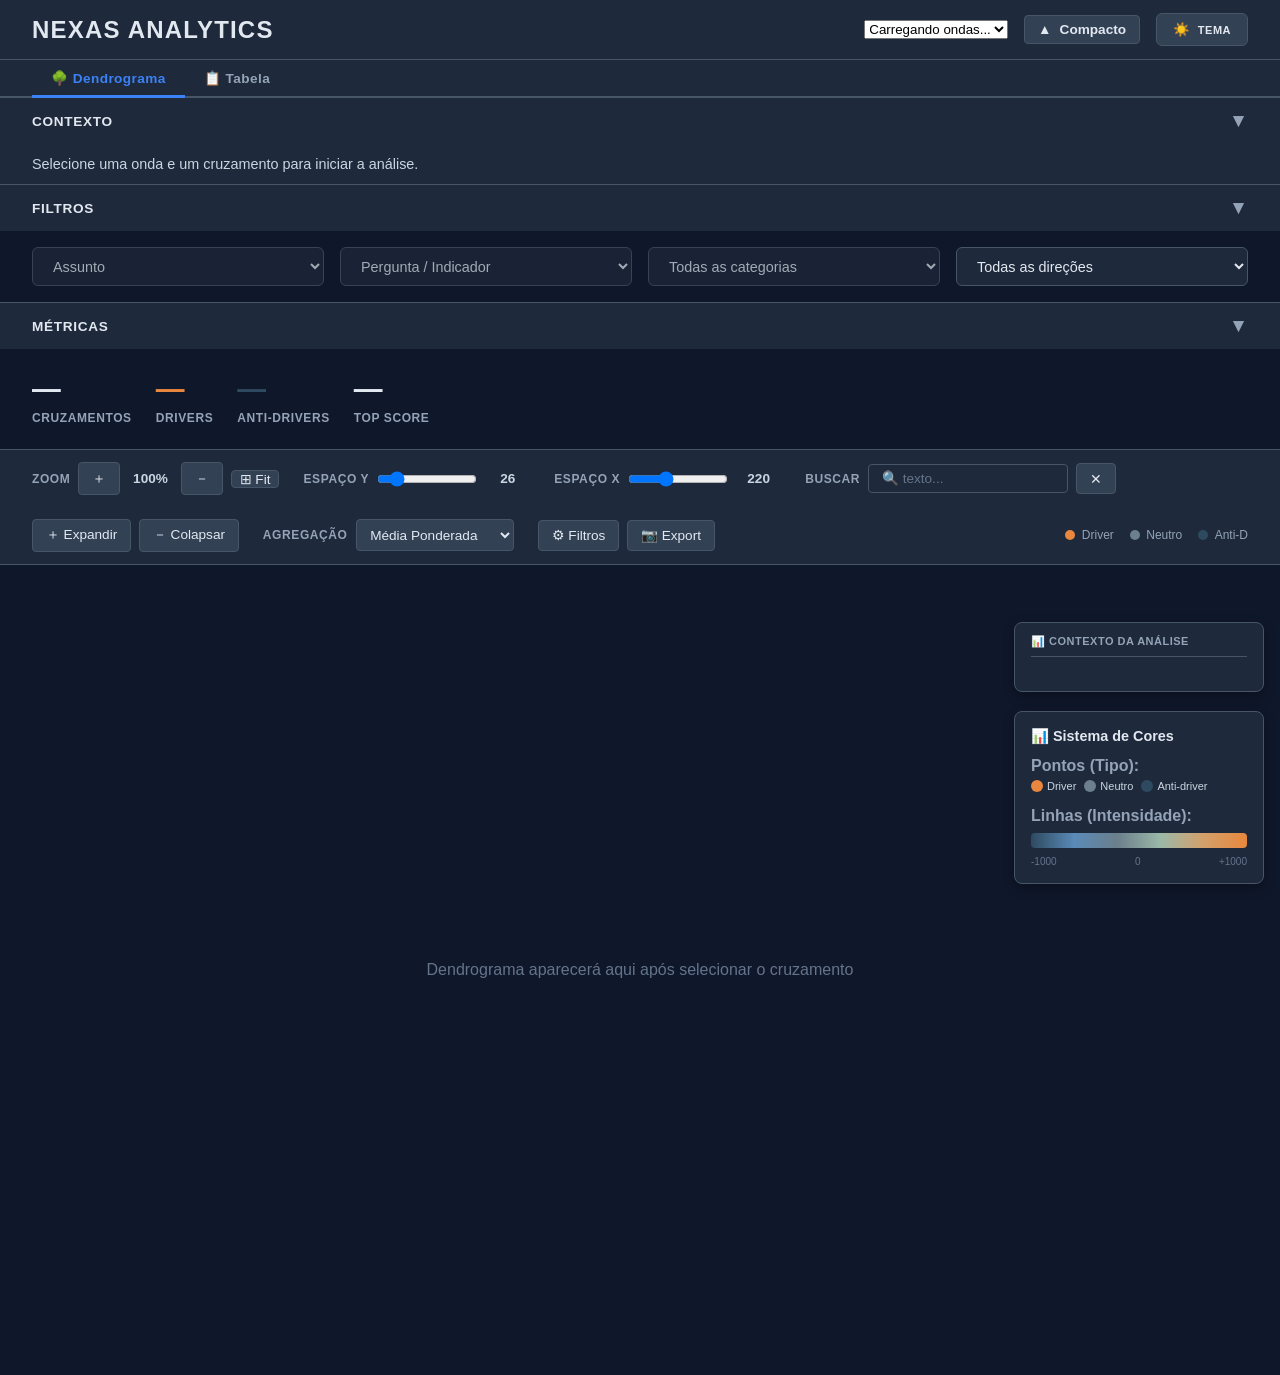
==== commit 72dfd24e: "integraçao dendograma com tabela" ====
--- a/frontend/index.html
+++ b/frontend/index.html
@@ -5,8 +5,6 @@
     <meta name="viewport" content="width=device-width, initial-scale=1.0">
     <title>NEXAS Analytics v3.0</title>
     <script src="https://d3js.org/d3.v7.min.js"></script>
-    <script src="js/state.js"></script>
-    <script src="js/api.js"></script>
     <style>
         :root[data-theme="dark"] {
             --bg-primary: #0f172a;
@@ -22,7 +20,6 @@
             --input-border: #475569;
             --svg-bg: #0f172a;
             --node-stroke: #1e293b;
-            --tab-active: #3b82f6;
         }
         :root[data-theme="light"] {
             --bg-primary: #ffffff;
@@ -38,7 +35,6 @@
             --input-border: #cbd5e1;
             --svg-bg: #ffffff;
             --node-stroke: #e2e8f0;
-            --tab-active: #2563eb;
         }
         * { margin: 0; padding: 0; box-sizing: border-box; }
         body {
@@ -53,440 +49,223 @@
         .header {
             background: var(--bg-secondary);
             border-bottom: 1px solid var(--border-color);
-            padding: 0 2rem;
-            display: flex;
-            justify-content: space-between;
-            align-items: center;
-            height: 56px;
-        }
-        .header h1 {
-            font-size: 1.3rem;
-            font-weight: 700;
-            letter-spacing: 0.05em;
-        }
-        .header-right {
-            display: flex;
-            gap: 0.75rem;
-            align-items: center;
-        }
-
-        /* ── NAVBAR DE ABAS ── */
-        .tab-nav {
-            background: var(--bg-secondary);
-            border-bottom: 1px solid var(--border-color);
-            display: flex;
-            gap: 0;
-            padding: 0 2rem;
-        }
+            padding: 1rem 2rem;
+            display: flex; justify-content: space-between; align-items: center;
+            height: 60px; transition: all 0.3s ease;
+        }
+        body.minimized .header { height: 40px; padding: 0.5rem 2rem; }
+        .header h1 { font-size: 1.5rem; font-weight: 700; letter-spacing: 0.05em; transition: all 0.3s ease; }
+        body.minimized .header h1 { font-size: 1.1rem; }
+        .header-right { display: flex; gap: 1rem; align-items: center; }
+        body.minimized .header-right select { display: none; }
+        body.minimized .header-right { gap: 0.5rem; }
+
+        /* ── ABAS ── */
+        .tab-nav { background: var(--bg-secondary); border-bottom: 2px solid var(--border-color); display: flex; padding: 0 2rem; }
         .tab-btn {
-            background: transparent;
-            border: none;
-            border-bottom: 3px solid transparent;
-            color: var(--text-tertiary);
-            padding: 0.6rem 1.2rem;
-            cursor: pointer;
-            font-size: 0.85rem;
-            font-weight: 600;
-            letter-spacing: 0.03em;
-            transition: all 0.2s ease;
+            background: transparent; border: none; border-bottom: 3px solid transparent;
+            margin-bottom: -2px; color: var(--text-tertiary);
+            padding: 0.6rem 1.2rem; cursor: pointer; font-size: 0.85rem; font-weight: 600;
+            letter-spacing: 0.03em; transition: all 0.2s;
         }
         .tab-btn:hover { color: var(--text-primary); }
-        .tab-btn.active {
-            color: var(--tab-active);
-            border-bottom-color: var(--tab-active);
-        }
+        .tab-btn.active { color: #3b82f6; border-bottom-color: #3b82f6; }
 
         /* ── CONTROLES COLAPSÁVEIS ── */
         .controls-wrapper { transition: all 0.3s ease; }
         body.minimized .controls-wrapper { display: none; }
-
         .section-collapsible { border-bottom: 1px solid var(--border-color); }
         .section-header {
-            display: flex;
-            justify-content: space-between;
-            align-items: center;
-            padding: 0.6rem 2rem;
-            background: var(--bg-secondary);
-            cursor: pointer;
-            user-select: none;
+            display: flex; justify-content: space-between; align-items: center;
+            padding: 0.75rem 2rem; background: var(--bg-secondary); cursor: pointer; user-select: none;
         }
         .section-header:hover { background: var(--hover-bg); }
-        .section-title {
-            font-size: 0.8rem;
-            font-weight: 600;
-            color: var(--text-primary);
-            text-transform: uppercase;
-            letter-spacing: 0.05em;
-        }
-        .section-toggle {
-            font-size: 1rem;
-            color: var(--text-tertiary);
-            transition: transform 0.3s ease;
-        }
+        .section-title { font-size: 0.85rem; font-weight: 600; text-transform: uppercase; letter-spacing: 0.05em; }
+        .section-toggle { font-size: 1.2rem; color: var(--text-tertiary); transition: transform 0.3s ease; }
         .section-collapsed .section-toggle { transform: rotate(-90deg); }
-        .section-content {
-            max-height: 500px;
-            overflow: hidden;
-            transition: max-height 0.3s ease, opacity 0.3s ease;
-            opacity: 1;
-        }
+        .section-content { max-height: 500px; overflow: hidden; transition: max-height 0.3s ease, opacity 0.3s ease; }
         .section-collapsed .section-content { max-height: 0; opacity: 0; }
-
-        .contexto {
-            background: var(--bg-secondary);
-            padding: 0.6rem 2rem;
-            font-size: 0.85rem;
-            color: var(--text-secondary);
-            font-weight: 500;
-        }
-        .filtros {
-            background: var(--bg-primary);
-            padding: 0.75rem 2rem;
-            display: flex;
-            gap: 0.75rem;
-        }
+        .contexto { background: var(--bg-secondary); padding: 0.75rem 2rem; font-size: 0.9rem; color: var(--text-secondary); font-weight: 500; }
+        .filtros { background: var(--bg-primary); padding: 1rem 2rem; display: flex; gap: 1rem; }
         .filtros select {
-            flex: 1;
-            min-width: 0;
-            padding: 0.5rem 0.75rem;
-            background: var(--input-bg);
-            color: var(--text-primary);
-            border: 1px solid var(--input-border);
-            border-radius: 6px;
-            font-size: 0.85rem;
-            cursor: pointer;
-            overflow: hidden;
-            text-overflow: ellipsis;
-            white-space: nowrap;
-            transition: all 0.2s;
-        }
+            flex: 1; min-width: 0; padding: 0.6rem 1rem;
+            background: var(--input-bg); color: var(--text-primary);
+            border: 1px solid var(--input-border); border-radius: 6px;
+            font-size: 0.9rem; cursor: pointer;
+            overflow: hidden; text-overflow: ellipsis; white-space: nowrap; transition: all 0.2s;
+        }
+        .filtros select:hover { background: var(--hover-bg); }
         .filtros select:focus { outline: 2px solid #3b82f6; outline-offset: 2px; }
-        .metricas {
-            display: flex;
-            gap: 1.5rem;
-            padding: 1rem 2rem;
-            background: var(--bg-primary);
-        }
-        .metrica-item .valor {
-            font-size: 1.6rem;
-            font-weight: 700;
-            color: var(--text-primary);
-        }
-        .metrica-item .label {
-            font-size: 0.7rem;
-            color: var(--text-tertiary);
-            text-transform: uppercase;
-            letter-spacing: 0.05em;
-            font-weight: 600;
-        }
+        .metricas { display: flex; gap: 1.5rem; padding: 1.5rem 2rem; background: var(--bg-primary); }
+        .metrica-item { display: flex; flex-direction: column; gap: 0.3rem; }
+        .metrica-item .valor { font-size: 1.8rem; font-weight: 700; }
+        .metrica-item .label { font-size: 0.75rem; color: var(--text-tertiary); text-transform: uppercase; letter-spacing: 0.05em; font-weight: 600; }
         .cor-driver { color: #E8873D !important; }
         .cor-anti   { color: #2E4A60 !important; }
 
-        /* ── BOTÕES ── */
-        .btn-sm, .zoom-btn {
-            background: var(--bg-tertiary);
-            color: var(--text-primary);
-            border: 1px solid var(--border-color);
-            padding: 0.35rem 0.7rem;
-            border-radius: 4px;
-            cursor: pointer;
-            font-size: 0.82rem;
-            font-weight: 500;
-            transition: all 0.2s ease;
-        }
-        .btn-sm:hover, .zoom-btn:hover {
-            background: var(--hover-bg);
-            transform: translateY(-1px);
-        }
-        #theme-toggle {
-            background: var(--bg-tertiary);
-            color: var(--text-primary);
-            border: 1px solid var(--border-color);
-            padding: 0.4rem 0.8rem;
-            border-radius: 6px;
-            cursor: pointer;
-            display: flex;
-            align-items: center;
-            gap: 0.4rem;
-            font-weight: 600;
-            transition: all 0.3s ease;
-        }
-        #theme-toggle:hover { background: var(--hover-bg); }
-
-        /* ── TOOLBAR DO DENDROGRAMA ── */
+        /* ── TOOLBAR ── */
         .viz-toolbar {
-            background: var(--bg-secondary);
-            padding: 0.6rem 2rem;
-            display: flex;
-            gap: 1.2rem;
-            align-items: center;
-            flex-wrap: wrap;
-            border-bottom: 1px solid var(--border-color);
-            min-height: 46px;
-        }
-        body.minimized .viz-toolbar { padding: 0.4rem 2rem; }
-        .toolbar-group { display: flex; gap: 0.4rem; align-items: center; }
-        .toolbar-label {
-            font-size: 0.72rem;
-            color: var(--text-tertiary);
-            font-weight: 600;
-            text-transform: uppercase;
-            letter-spacing: 0.05em;
-        }
-        .zoom-pct, .slider-val {
-            font-size: 0.82rem;
-            color: var(--text-secondary);
-            font-weight: 600;
-            min-width: 40px;
-            text-align: center;
-        }
-        input[type="range"] { width: 90px; cursor: pointer; }
+            background: var(--bg-secondary); padding: 0.75rem 2rem;
+            display: flex; gap: 1.5rem; align-items: center; flex-wrap: wrap;
+            border-bottom: 1px solid var(--border-color); min-height: 50px;
+        }
+        body.minimized .viz-toolbar { padding: 0.5rem 2rem; }
+        #toolbar-tabela { display: none; }
+        .toolbar-group { display: flex; gap: 0.5rem; align-items: center; }
+        .toolbar-label { font-size: 0.75rem; color: var(--text-tertiary); font-weight: 600; text-transform: uppercase; letter-spacing: 0.05em; }
+        .zoom-btn, .btn-sm {
+            background: var(--bg-tertiary); color: var(--text-primary);
+            border: 1px solid var(--border-color); padding: 0.4rem 0.8rem;
+            border-radius: 4px; cursor: pointer; font-size: 0.85rem; font-weight: 500; transition: all 0.2s ease;
+        }
+        .zoom-btn:hover, .btn-sm:hover { background: var(--hover-bg); transform: translateY(-1px); }
+        .zoom-pct, .slider-val { font-size: 0.85rem; color: var(--text-secondary); font-weight: 600; min-width: 45px; text-align: center; }
+        input[type="range"] { width: 100px; cursor: pointer; }
         .search-box {
-            background: var(--input-bg);
-            color: var(--text-primary);
-            border: 1px solid var(--input-border);
-            padding: 0.35rem 0.7rem;
-            border-radius: 4px;
-            font-size: 0.82rem;
-            width: 180px;
-            transition: all 0.2s;
+            background: var(--input-bg); color: var(--text-primary);
+            border: 1px solid var(--input-border); padding: 0.4rem 0.8rem;
+            border-radius: 4px; font-size: 0.85rem; width: 200px;
         }
         .search-box:focus { outline: 2px solid #3b82f6; outline-offset: 2px; }
         .search-box::placeholder { color: var(--text-muted); }
-        select.btn-sm { padding: 0.35rem 0.5rem; }
-        .legenda { display: flex; gap: 0.75rem; margin-left: auto; }
-        .legenda-item {
-            display: flex;
-            align-items: center;
-            gap: 0.3rem;
-            font-size: 0.72rem;
-            color: var(--text-tertiary);
-        }
-        .legenda-dot { width: 9px; height: 9px; border-radius: 50%; }
-
-        /* ── MODO COMPACTO ── */
+        select.btn-sm { padding: 0.4rem 0.6rem; font-size: 0.85rem; }
+        .legenda { display: flex; gap: 1rem; margin-left: auto; }
+        .legenda-item { display: flex; align-items: center; gap: 0.4rem; font-size: 0.75rem; color: var(--text-tertiary); }
+        .legenda-dot { width: 10px; height: 10px; border-radius: 50%; }
         .btn-minimize {
-            background: var(--bg-tertiary);
-            color: var(--text-primary);
-            border: 1px solid var(--border-color);
-            padding: 0.35rem 0.7rem;
-            border-radius: 4px;
-            cursor: pointer;
-            font-size: 0.82rem;
-            font-weight: 600;
-            display: flex;
-            align-items: center;
-            gap: 0.4rem;
-            transition: all 0.2s;
+            background: var(--bg-tertiary); color: var(--text-primary);
+            border: 1px solid var(--border-color); padding: 0.4rem 0.8rem;
+            border-radius: 4px; cursor: pointer; font-size: 0.85rem; font-weight: 600;
+            display: flex; align-items: center; gap: 0.5rem; transition: all 0.2s;
         }
         .btn-minimize:hover { background: var(--hover-bg); }
-
-        /* ── CONTENT AREA ── */
-        #page-content {
-            width: 100%;
-        }
+        #theme-toggle {
+            background: var(--bg-tertiary); color: var(--text-primary);
+            border: 1px solid var(--border-color); padding: 0.5rem 1rem;
+            border-radius: 6px; cursor: pointer; display: flex; align-items: center;
+            gap: 0.5rem; font-weight: 600; transition: all 0.3s ease;
+        }
+        #theme-toggle:hover { background: var(--hover-bg); }
 
         /* ── DENDROGRAMA ── */
-        .viz-wrapper {
-            position: sticky;
-            top: 0;
-            height: calc(100vh - 90px);
-            transition: height 0.3s ease;
-        }
+        .viz-wrapper { position: sticky; top: 0; height: calc(100vh - 90px); transition: height 0.3s ease; }
         body.minimized .viz-wrapper { height: calc(100vh - 90px); }
-        .viz-svg-container {
-            width: 100%;
-            height: 100%;
-            position: relative;
-            overflow: hidden;
-            background: var(--svg-bg);
-            transition: background-color 0.3s ease;
-        }
-        .viz-placeholder {
-            position: absolute;
-            top: 50%;
-            left: 50%;
-            transform: translate(-50%, -50%);
-            color: var(--text-muted);
-            font-size: 1rem;
-            text-align: center;
-        }
+        .viz-svg-container { width: 100%; height: 100%; position: relative; overflow: hidden; background: var(--svg-bg); }
+        .viz-placeholder { position: absolute; top: 50%; left: 50%; transform: translate(-50%,-50%); color: var(--text-muted); font-size: 1rem; text-align: center; }
         :root[data-theme="dark"] .node-text-line { fill: #e2e8f0 !important; }
         :root[data-theme="light"] .node-text-line { fill: #0f172a !important; }
         .node.highlighted circle { stroke: #fbbf24; stroke-width: 3; }
         .node.dimmed { opacity: 0.3; }
 
+        /* ── TABELA ── */
+        #tab-tabela { display: none; height: calc(100vh - 90px); overflow: hidden; flex-direction: column; }
+        #tab-tabela.ativo { display: flex; }
+        .tabela-toolbar {
+            display: flex; justify-content: space-between; align-items: center;
+            padding: 0.6rem 1.5rem; background: var(--bg-secondary);
+            border-bottom: 1px solid var(--border-color); flex-wrap: wrap; gap: 0.5rem; flex-shrink: 0;
+        }
+        .tabela-info { display: flex; align-items: center; gap: 0.5rem; font-size: 0.85rem; color: var(--text-tertiary); }
+        .tabela-info strong { color: var(--text-primary); font-weight: 700; }
+        .tabela-scroll { overflow: auto; flex: 1; }
+        table#tbl { width: 100%; border-collapse: collapse; font-size: 0.82rem; }
+        table#tbl thead { position: sticky; top: 0; z-index: 5; }
+        table#tbl thead tr:first-child th {
+            background: var(--bg-secondary); padding: 0.6rem 0.75rem;
+            text-align: left; font-size: 0.72rem; font-weight: 600;
+            color: var(--text-tertiary); border-bottom: 1px solid var(--border-color);
+            white-space: nowrap; letter-spacing: 0.04em;
+        }
+        table#tbl thead tr:last-child td {
+            background: var(--bg-primary); padding: 0.25rem 0.4rem;
+            border-bottom: 2px solid var(--border-color);
+        }
+        table#tbl thead tr:last-child td select {
+            width: 100%; background: var(--input-bg); color: var(--text-primary);
+            border: 1px solid var(--input-border); border-radius: 4px;
+            padding: 0.2rem 0.35rem; font-size: 0.72rem; cursor: pointer;
+        }
+        table#tbl tbody tr { transition: background 0.1s; }
+        table#tbl tbody tr:nth-child(even) { background: var(--bg-secondary); }
+        table#tbl tbody tr:hover { background: var(--hover-bg); }
+        table#tbl tbody td { padding: 0.45rem 0.75rem; border-bottom: 1px solid var(--border-color); color: var(--text-primary); font-size: 0.82rem; }
+        .tag-driver { color: #E8873D; font-weight: 600; }
+        .tag-anti   { color: #5A8AB8; font-weight: 600; }
+        .tag-neutro { color: #6B7F8C; font-weight: 600; }
+
         /* ── TOOLTIP ── */
         .tooltip {
-            position: fixed;
-            background: var(--bg-secondary);
-            color: var(--text-primary);
-            border: 1px solid var(--border-color);
-            border-radius: 8px;
-            padding: 0.75rem;
-            pointer-events: none;
-            opacity: 0;
-            transition: opacity 0.2s ease;
-            z-index: 9999;
-            max-width: 380px;
-            box-shadow: 0 4px 12px rgba(0,0,0,0.3);
-        }
-        .t-title {
-            font-weight: 700;
-            font-size: 0.9rem;
-            margin-bottom: 0.5rem;
-            border-bottom: 1px solid var(--border-color);
-            padding-bottom: 0.4rem;
-        }
+            position: fixed; background: var(--bg-secondary); color: var(--text-primary);
+            border: 1px solid var(--border-color); border-radius: 8px; padding: 0.75rem;
+            pointer-events: none; opacity: 0; transition: opacity 0.2s ease;
+            z-index: 9999; max-width: 380px; box-shadow: 0 4px 12px rgba(0,0,0,0.3);
+        }
+        .t-title { font-weight: 700; font-size: 0.9rem; margin-bottom: 0.5rem; border-bottom: 1px solid var(--border-color); padding-bottom: 0.4rem; }
         .t-row { font-size: 0.8rem; margin: 0.3rem 0; color: var(--text-secondary); }
         .t-row em { font-style: normal; font-weight: 600; color: var(--text-primary); }
-        .t-hint {
-            font-size: 0.7rem;
-            color: var(--text-muted);
-            margin-top: 0.5rem;
-            font-style: italic;
-            border-top: 1px solid var(--border-color);
-            padding-top: 0.4rem;
-        }
+        .t-hint { font-size: 0.7rem; color: var(--text-muted); margin-top: 0.5rem; font-style: italic; border-top: 1px solid var(--border-color); padding-top: 0.4rem; }
 
         /* ── LOADING ── */
         .loading-overlay {
-            position: fixed;
-            top: 0; left: 0;
-            width: 100%; height: 100%;
-            background: rgba(15,23,42,0.9);
-            display: none;
-            align-items: center;
-            justify-content: center;
-            flex-direction: column;
-            gap: 1rem;
-            z-index: 10000;
+            position: fixed; top: 0; left: 0; width: 100%; height: 100%;
+            background: rgba(15,23,42,0.9); display: none;
+            align-items: center; justify-content: center; flex-direction: column; gap: 1rem; z-index: 10000;
         }
         :root[data-theme="light"] .loading-overlay { background: rgba(255,255,255,0.9); }
-        .loading-spinner {
-            width: 50px; height: 50px;
-            border: 4px solid var(--border-color);
-            border-top-color: #3b82f6;
-            border-radius: 50%;
-            animation: spin 1s linear infinite;
-        }
+        .loading-spinner { width: 50px; height: 50px; border: 4px solid var(--border-color); border-top-color: #3b82f6; border-radius: 50%; animation: spin 1s linear infinite; }
         .loading-text { color: var(--text-primary); font-size: 1rem; font-weight: 500; }
         @keyframes spin { to { transform: rotate(360deg); } }
 
-        /* ── LEGENDAS FLUTUANTES ── */
-        .legend-expanded {
-            position: fixed;
-            bottom: 1rem; right: 1rem;
-            background: var(--bg-secondary);
-            border: 1px solid var(--border-color);
-            border-radius: 8px;
-            padding: 1rem;
-            min-width: 250px;
-            box-shadow: 0 4px 12px rgba(0,0,0,0.3);
-            z-index: 1000;
-            cursor: grab;
-            user-select: none;
-        }
-        .legend-expanded:active { cursor: grabbing; }
-        .legend-expanded h4 { margin: 0 0 0.75rem 0; font-size: 0.9rem; }
-
-        .legend-contextual {
-            position: fixed;
-            bottom: 13rem; right: 1rem;
-            background: var(--bg-secondary);
-            border: 1px solid var(--border-color);
-            border-radius: 8px;
-            padding: 12px 16px;
-            min-width: 250px;
-            max-width: 340px;
-            box-shadow: 0 4px 12px rgba(0,0,0,0.3);
-            z-index: 1000;
-            cursor: grab;
-            user-select: none;
-        }
-        .legend-contextual:active { cursor: grabbing; }
-        .legend-contextual-header {
-            font-size: 11px;
-            font-weight: 600;
-            color: var(--text-tertiary);
-            text-transform: uppercase;
-            letter-spacing: 0.5px;
-            margin-bottom: 10px;
-            padding-bottom: 8px;
-            border-bottom: 1px solid var(--border-color);
-        }
-        .ctx-row {
-            font-size: 12px;
-            color: var(--text-primary);
-            padding: 3px 0;
-            line-height: 1.4;
-            word-break: break-word;
-        }
-
         /* ── OVERLAY FILTROS ── */
         .filters-overlay {
-            position: fixed;
-            top: 0; left: 0;
-            width: 100%; height: 100%;
-            background: rgba(0,0,0,0.7);
-            backdrop-filter: blur(4px);
-            display: none;
-            align-items: center;
-            justify-content: center;
-            z-index: 9999;
-            opacity: 0;
-            transition: opacity 0.3s ease;
+            position: fixed; top: 0; left: 0; width: 100%; height: 100%;
+            background: rgba(0,0,0,0.7); backdrop-filter: blur(4px);
+            display: none; align-items: center; justify-content: center; z-index: 9999; opacity: 0; transition: opacity 0.3s ease;
         }
         .filters-overlay.active { display: flex; opacity: 1; }
         .filters-panel {
-            background: var(--bg-secondary);
-            border: 1px solid var(--border-color);
-            border-radius: 12px;
-            padding: 2rem;
-            max-width: 600px;
-            width: 90%;
-            max-height: 80vh;
-            overflow-y: auto;
-            box-shadow: 0 20px 60px rgba(0,0,0,0.5);
+            background: var(--bg-secondary); border: 1px solid var(--border-color);
+            border-radius: 12px; padding: 2rem; max-width: 600px; width: 90%;
+            max-height: 80vh; overflow-y: auto; box-shadow: 0 20px 60px rgba(0,0,0,0.5);
         }
         .filters-panel h3 { margin-bottom: 1.5rem; font-size: 1.2rem; }
         .filters-panel .section-group { margin-bottom: 1.5rem; }
-        .filters-panel .section-group h4 {
-            font-size: 0.85rem;
-            color: var(--text-tertiary);
-            text-transform: uppercase;
-            letter-spacing: 0.05em;
-            margin-bottom: 0.75rem;
-            font-weight: 600;
-        }
-        .filters-panel .close-btn {
-            width: 100%;
-            margin-top: 1.5rem;
-            padding: 0.75rem;
-            background: var(--bg-tertiary);
-            color: var(--text-primary);
-            border: 1px solid var(--border-color);
-            border-radius: 6px;
-            cursor: pointer;
-            font-size: 0.9rem;
-            font-weight: 600;
-        }
-
-        /* ── TOOLBAR TABELA (só aparece na aba tabela) ── */
-        #toolbar-dendrograma { display: block; }
-        #toolbar-tabela      { display: none;  }
+        .filters-panel .section-group h4 { font-size: 0.9rem; color: var(--text-tertiary); text-transform: uppercase; letter-spacing: 0.05em; margin-bottom: 0.75rem; font-weight: 600; }
+        .filters-panel .close-btn { width: 100%; margin-top: 1.5rem; padding: 0.75rem; background: var(--bg-tertiary); color: var(--text-primary); border: 1px solid var(--border-color); border-radius: 6px; cursor: pointer; font-size: 0.9rem; font-weight: 600; }
+
+        /* ── LEGENDAS FLUTUANTES ── */
+        .legend-float {
+            position: fixed;
+            background: var(--bg-secondary); color: var(--text-primary);
+            border: 1px solid var(--border-color); border-radius: 8px; padding: 1rem;
+            box-shadow: 0 4px 12px rgba(0,0,0,0.3); z-index: 1000;
+            cursor: grab; user-select: none;
+        }
+        .legend-float:active { cursor: grabbing; }
+
+        /* Sistema de Cores */
+        #legend-cores { bottom: 1rem; right: 1rem; min-width: 250px; }
+        #legend-cores h4 { margin: 0 0 0.75rem 0; font-size: 0.9rem; }
+
+        /* Contexto da Análise */
+        #legend-contexto { bottom: 13rem; right: 1rem; min-width: 250px; max-width: 340px; padding: 12px 16px; }
+        .legend-contexto-header {
+            font-size: 11px; font-weight: 600; color: var(--text-tertiary);
+            text-transform: uppercase; letter-spacing: 0.5px;
+            margin-bottom: 10px; padding-bottom: 8px; border-bottom: 1px solid var(--border-color);
+        }
+        .ctx-row { font-size: 12px; color: var(--text-primary); padding: 3px 0; line-height: 1.4; word-break: break-word; }
     </style>
 </head>
 <body>
 
-<!-- ── HEADER ── -->
+<!-- HEADER -->
 <header class="header">
     <h1>NEXAS ANALYTICS</h1>
     <div class="header-right">
         <select id="onda-select"><option value="">Carregando ondas...</option></select>
         <button class="btn-minimize" id="btn-toggle-compact">
-            <span id="compact-icon">▲</span>
-            <span id="compact-text">Compacto</span>
+            <span id="compact-icon">▲</span><span id="compact-text">Compacto</span>
         </button>
         <button id="theme-toggle">
             <span id="toggle-icon">☀️</span>
@@ -495,18 +274,17 @@
     </div>
 </header>
 
-<!-- ── NAVBAR DE ABAS ── -->
+<!-- ABAS -->
 <nav class="tab-nav">
     <button class="tab-btn active" data-tab="dendrograma">🌳 Dendrograma</button>
     <button class="tab-btn" data-tab="tabela">📋 Tabela</button>
 </nav>
 
-<!-- ── CONTROLES COMPARTILHADOS ── -->
-<div class="controls-wrapper" id="controls-wrapper">
+<!-- CONTROLES COMPARTILHADOS -->
+<div class="controls-wrapper">
     <div class="section-collapsible" id="section-contexto">
         <div class="section-header" onclick="toggleSection('contexto')">
-            <span class="section-title">Contexto</span>
-            <span class="section-toggle">▼</span>
+            <span class="section-title">Contexto</span><span class="section-toggle">▼</span>
         </div>
         <div class="section-content">
             <div class="contexto" id="contexto">Selecione uma onda e um cruzamento para iniciar a análise.</div>
@@ -514,8 +292,7 @@
     </div>
     <div class="section-collapsible" id="section-filtros">
         <div class="section-header" onclick="toggleSection('filtros')">
-            <span class="section-title">Filtros</span>
-            <span class="section-toggle">▼</span>
+            <span class="section-title">Filtros</span><span class="section-toggle">▼</span>
         </div>
         <div class="section-content">
             <div class="filtros">
@@ -532,8 +309,7 @@
     </div>
     <div class="section-collapsible" id="section-metricas">
         <div class="section-header" onclick="toggleSection('metricas')">
-            <span class="section-title">Métricas</span>
-            <span class="section-toggle">▼</span>
+            <span class="section-title">Métricas</span><span class="section-toggle">▼</span>
         </div>
         <div class="section-content">
             <div class="metricas">
@@ -546,7 +322,7 @@
     </div>
 </div>
 
-<!-- ── TOOLBAR DENDROGRAMA ── -->
+<!-- TOOLBAR DENDROGRAMA -->
 <div class="viz-toolbar" id="toolbar-dendrograma">
     <div class="toolbar-group">
         <span class="toolbar-label">Zoom</span>
@@ -594,12 +370,42 @@
     </div>
 </div>
 
-<!-- ── CONTENT AREA ── -->
-<div id="page-content">
-    <!-- Conteúdo injetado dinamicamente pela aba ativa -->
+<!-- TOOLBAR TABELA -->
+<div class="viz-toolbar" id="toolbar-tabela">
+    <div class="tabela-info">
+        <span>Exibindo</span><strong id="tbl-count">—</strong>
+        <span>de</span><strong id="tbl-total">—</strong><span>registros</span>
+        <button class="btn-sm" id="btn-limpar-tbl" style="display:none;margin-left:0.5rem">✕ Limpar filtros</button>
+    </div>
+    <div style="margin-left:auto;display:flex;gap:0.5rem">
+        <button class="btn-sm" id="btn-dl-csv">⬇ CSV</button>
+        <button class="btn-sm" id="btn-dl-xlsx">⬇ Excel</button>
+    </div>
 </div>
 
-<!-- ── ELEMENTOS GLOBAIS ── -->
+<!-- DENDROGRAMA -->
+<div id="tab-dendrograma">
+    <div class="viz-wrapper">
+        <div class="viz-svg-container" id="svg-container">
+            <div class="viz-placeholder">Dendrograma aparecerá aqui após selecionar o cruzamento</div>
+        </div>
+    </div>
+</div>
+
+<!-- TABELA -->
+<div id="tab-tabela">
+    <div class="tabela-scroll">
+        <table id="tbl">
+            <thead>
+                <tr id="tbl-head"></tr>
+                <tr id="tbl-filters"></tr>
+            </thead>
+            <tbody id="tbl-body"></tbody>
+        </table>
+    </div>
+</div>
+
+<!-- OVERLAY FILTROS -->
 <div class="filters-overlay" id="filters-overlay">
     <div class="filters-panel">
         <h3>⚙ Controles e Filtros</h3>
@@ -631,19 +437,22 @@
     </div>
 </div>
 
+<!-- LOADING -->
 <div class="loading-overlay" id="loading-overlay">
     <div class="loading-spinner"></div>
     <div class="loading-text" id="loading-text">Carregando...</div>
 </div>
 
-<div class="legend-contextual" id="legend-contextual">
-    <div class="legend-contextual-header">📊 Contexto da Análise</div>
+<!-- LEGENDA CONTEXTO DA ANÁLISE (flutuante, arrastável) -->
+<div class="legend-float" id="legend-contexto">
+    <div class="legend-contexto-header">📊 Contexto da Análise</div>
     <div id="ctx-assunto" class="ctx-row"></div>
     <div id="ctx-categoria" class="ctx-row" style="display:none"></div>
     <div id="ctx-pergunta" class="ctx-row"></div>
 </div>
 
-<div class="legend-expanded" id="legend-expanded">
+<!-- LEGENDA SISTEMA DE CORES (flutuante, arrastável) -->
+<div class="legend-float" id="legend-cores">
     <h4>📊 Sistema de Cores</h4>
     <div style="margin:10px 0">
         <strong style="color:var(--text-tertiary)">Pontos (Tipo):</strong>
@@ -664,139 +473,107 @@
 
 <div class="tooltip" id="tooltip"></div>
 
-<script src="js/dendrograma.js"></script>
 <script>
 // ═══════════════════════════════════════════════════════════
-// SHELL — roteamento entre abas e filtros globais
-// ═══════════════════════════════════════════════════════════
-
-let activeTab = 'dendrograma';
-
-// ── Roteamento de abas ──
-function switchTab(tabName) {
-    activeTab = tabName;
-
-    // Atualiza botões
-    document.querySelectorAll('.tab-btn').forEach(btn => {
-        btn.classList.toggle('active', btn.dataset.tab === tabName);
-    });
-
-    // Mostra/esconde toolbar do dendrograma
-    document.getElementById('toolbar-dendrograma').style.display =
-        tabName === 'dendrograma' ? 'flex' : 'none';
-
-    // Mostra/esconde legendas flutuantes
-    const showLegends = tabName === 'dendrograma';
-    document.getElementById('legend-expanded').style.display = showLegends ? 'block' : 'none';
-    document.getElementById('legend-contextual').style.display = showLegends ? 'block' : 'none';
-
-    // Carrega conteúdo da aba
-    const content = document.getElementById('page-content');
-    if (tabName === 'dendrograma') {
-        content.innerHTML = `
-            <div class="viz-wrapper">
-                <div class="viz-svg-container" id="svg-container">
-                    <div class="viz-placeholder">Dendrograma aparecerá aqui após selecionar o cruzamento</div>
-                </div>
-            </div>`;
-        initDendrograma();
-        if (NexasState.isReady()) loadData();
-     } else if (tabName === 'tabela') {
-        fetch('/pages/tabela.html')
-            .then(r => r.text())
-            .then(html => {
-                content.innerHTML = html;
-                // Re-executa scripts injetados via innerHTML
-                content.querySelectorAll('script').forEach(oldScript => {
-                    const newScript = document.createElement('script');
-                    newScript.textContent = oldScript.textContent;
-                    document.body.appendChild(newScript);
-                    oldScript.remove();
-                });
-            });
+// STATE GLOBAL
+// ═══════════════════════════════════════════════════════════
+const state = {
+    onda: null, assunto: null, pergunta: null,
+    categoria_coluna: null, direcao: null,
+    treeData: null, tabelaRows: null,
+    nodeYSpacing: 26, nodeXSpacing: 220, zoomLevel: 1,
+    agregacao: 'weighted_mean', isCompactMode: false,
+    filtrosLinha: {}
+};
+
+const ORDEM_NIVEIS = ['assunto_linha','pergunta_linha','categoria_linha'];
+const NIVEL_CAMPO  = { assunto_linha:'assunto_linha', pergunta_linha:'pergunta_linha', categoria_linha:'categoria_linha' };
+
+let svg, g, treemap, root, diagonal, nodeI = 0;
+const tipEl      = document.getElementById('tooltip');
+const loadingEl  = document.getElementById('loading-overlay');
+const loadingTxt = document.getElementById('loading-text');
+
+// ═══════════════════════════════════════════════════════════
+// ABAS
+// ═══════════════════════════════════════════════════════════
+let abaAtiva = 'dendrograma';
+
+function switchTab(nome) {
+    abaAtiva = nome;
+    document.querySelectorAll('.tab-btn').forEach(b => b.classList.toggle('active', b.dataset.tab === nome));
+    document.getElementById('tab-dendrograma').style.display = nome === 'dendrograma' ? 'block' : 'none';
+    document.getElementById('tab-tabela').classList.toggle('ativo', nome === 'tabela');
+    document.getElementById('toolbar-dendrograma').style.display = nome === 'dendrograma' ? 'flex' : 'none';
+    document.getElementById('toolbar-tabela').style.display      = nome === 'tabela'      ? 'flex' : 'none';
+    // Legendas só visíveis no dendrograma
+    const showLeg = nome === 'dendrograma';
+    document.getElementById('legend-cores').style.display    = showLeg ? 'block' : 'none';
+    document.getElementById('legend-contexto').style.display = showLeg ? 'block' : 'none';
+    if (nome === 'tabela' && state.tabelaRows) renderTabela();
+    if (nome === 'dendrograma' && root) { aplicarDimFiltros(); setTimeout(resizeDendrogram, 50); }
+}
+
+document.querySelectorAll('.tab-btn').forEach(b => b.addEventListener('click', () => switchTab(b.dataset.tab)));
+
+// ═══════════════════════════════════════════════════════════
+// SISTEMA DE CORES
+// ═══════════════════════════════════════════════════════════
+const COLOR_STOPS = [
+    {score:-2000,color:'#2E4A60'},{score:-1000,color:'#4A7299'},
+    {score:-200, color:'#5A8AB8'},{score:-30,  color:'#6B7F8C'},
+    {score:30,   color:'#9BB8A8'},{score:200,  color:'#D4A06A'},
+    {score:1000, color:'#E8873D'},{score:2000, color:'#E8873D'}
+];
+function hexToRgb(h){return{r:parseInt(h.slice(1,3),16),g:parseInt(h.slice(3,5),16),b:parseInt(h.slice(5,7),16)};}
+function rgbToHex(r,g,b){return'#'+[r,g,b].map(x=>{const h=Math.round(x).toString(16);return h.length===1?'0'+h:h;}).join('');}
+function interpolateColor(score){
+    for(let i=0;i<COLOR_STOPS.length-1;i++){
+        const s1=COLOR_STOPS[i],s2=COLOR_STOPS[i+1];
+        if(score>=s1.score&&score<=s2.score){
+            const t=(score-s1.score)/(s2.score-s1.score);
+            const c1=hexToRgb(s1.color),c2=hexToRgb(s2.color);
+            return rgbToHex(c1.r+t*(c2.r-c1.r),c1.g+t*(c2.g-c1.g),c1.b+t*(c2.b-c1.b));
+        }
     }
-}
-
-document.querySelectorAll('.tab-btn').forEach(btn => {
-    btn.addEventListener('click', () => switchTab(btn.dataset.tab));
-});
-
-// ── Filtros globais ──
-function toggleSection(name) {
-    document.getElementById(`section-${name}`)?.classList.toggle('section-collapsed');
-}
-
-function toggleCompactMode() {
-    document.body.classList.toggle('minimized');
-    const isMin = document.body.classList.contains('minimized');
-    document.getElementById('compact-icon').textContent = isMin ? '▼' : '▲';
-    document.getElementById('compact-text').textContent = isMin ? 'Expandir' : 'Compacto';
-    setTimeout(resizeDendrogram, 300);
-}
-
-function openFiltersOverlay() {
-    document.getElementById('filters-overlay').classList.add('active');
-    document.getElementById('overlay-contexto').textContent = document.getElementById('contexto').textContent;
-    document.getElementById('overlay-total').textContent   = document.getElementById('met-total').textContent;
-    document.getElementById('overlay-drivers').textContent = document.getElementById('met-drivers').textContent;
-    document.getElementById('overlay-anti').textContent    = document.getElementById('met-anti').textContent;
-}
-
-function closeFiltersOverlay() {
-    document.getElementById('filters-overlay').classList.remove('active');
-}
-
-function showLoading(text = 'Carregando...') {
-    document.getElementById('loading-text').textContent = text;
-    document.getElementById('loading-overlay').style.display = 'flex';
-}
-
-function hideLoading() {
-    document.getElementById('loading-overlay').style.display = 'none';
-}
-
-function setContexto(onda, assunto, pergunta, direcao) {
-    let txt = `${onda} → ${assunto} | ${pergunta}`;
-    if (direcao) txt += ` [${direcao === 'DRIVER' ? 'Só Drivers' : 'Só Anti-drivers'}]`;
-    document.getElementById('contexto').textContent = txt;
-}
-
-function updateMetricas(data) {
-    if (!data?.tree) {
-        ['met-total','met-drivers','met-anti','met-score'].forEach(id => {
-            document.getElementById(id).textContent = '—';
-        });
-        return;
-    }
-    let total = 0, drivers = 0, anti = 0, maxScore = -Infinity;
-    function traverse(node) {
-        if (node.leaf && node.metrics) {
-            total++;
-            if (node.metrics.direcao === 'DRIVER') drivers++;
-            else if (node.metrics.direcao === 'ANTI-DRIVER') anti++;
-            const s = Math.abs(node.metrics.score_nexas || 0);
-            if (s > maxScore) maxScore = s;
-        }
-        node.children?.forEach(traverse);
-    }
-    traverse(data.tree);
-    document.getElementById('met-total').textContent   = total;
-    document.getElementById('met-drivers').textContent = drivers;
-    document.getElementById('met-anti').textContent    = anti;
-    document.getElementById('met-score').textContent   = maxScore === -Infinity ? '—' : `+${maxScore.toFixed(0)}`;
-}
-
+    return score<COLOR_STOPS[0].score?COLOR_STOPS[0].color:COLOR_STOPS[COLOR_STOPS.length-1].color;
+}
+function getTextColor(){return document.documentElement.getAttribute('data-theme')==='dark'?'#e2e8f0':'#0f172a';}
+function getNodeStroke(){return document.documentElement.getAttribute('data-theme')==='dark'?'#1e293b':'#e2e8f0';}
+function getNodeScore(d){
+    if(!d?.data?.metrics)return 0;
+    const m=d.data.metrics;
+    if(d.data.leaf)return m.score_nexas||0;
+    return{mean:m.avg_score,median:m.median_score||m.avg_score,max:m.max_score||m.avg_score,weighted_mean:m.avg_score}[state.agregacao]||m.avg_score||0;
+}
+function nodeColor(d){
+    if(!d?.data?.metrics)return'#6B7F8C';
+    if(d.data.leaf){const dir=d.data.metrics.direcao;if(dir==='DRIVER')return'#E8873D';if(dir==='ANTI-DRIVER')return'#2E4A60';return'#6B7F8C';}
+    return interpolateColor(getNodeScore(d));
+}
+function linkColor(d){return interpolateColor(getNodeScore(d));}
+function getAgregacaoLabel(){return{weighted_mean:'Ponderada',mean:'Simples',median:'Mediana',max:'Máximo'}[state.agregacao]||'Ponderada';}
+function wrapText(text,max=35){
+    if(!text||text.length<=max)return[text||''];
+    const words=text.split(' '),lines=[];let cur='';
+    for(const w of words){const t=cur?`${cur} ${w}`:w;if(t.length<=max)cur=t;else{if(cur)lines.push(cur);cur=w;}}
+    if(cur)lines.push(cur);return lines;
+}
+
+// ═══════════════════════════════════════════════════════════
+// LEGENDA CONTEXTUAL
+// ═══════════════════════════════════════════════════════════
 function updateLegendaContextual() {
     const ctxAssunto   = document.getElementById('ctx-assunto');
     const ctxCategoria = document.getElementById('ctx-categoria');
     const ctxPergunta  = document.getElementById('ctx-pergunta');
     if (ctxAssunto)
-        ctxAssunto.textContent = NexasState.assunto
-            ? `Sua análise está considerando o contexto que parte do assunto: "${NexasState.assunto}"`
+        ctxAssunto.textContent = state.assunto
+            ? `Sua análise está considerando o contexto que parte do assunto: "${state.assunto}"`
             : '';
     if (ctxCategoria) {
-        if (NexasState.categoria_coluna) {
-            ctxCategoria.textContent = `Você está buscando entender as variáveis que mais se associam com quem respondeu: "${NexasState.categoria_coluna}"`;
+        if (state.categoria_coluna) {
+            ctxCategoria.textContent = `Você está buscando entender as variáveis que mais se associam com quem respondeu: "${state.categoria_coluna}"`;
             ctxCategoria.style.display = 'block';
         } else {
             ctxCategoria.textContent = '';
@@ -804,236 +581,563 @@
         }
     }
     if (ctxPergunta)
-        ctxPergunta.textContent = NexasState.pergunta
-            ? `Especificamente em: "${NexasState.pergunta}"`
+        ctxPergunta.textContent = state.pergunta
+            ? `Especificamente em: "${state.pergunta}"`
             : '';
 }
 
-// ── API calls dos filtros ──
+// ═══════════════════════════════════════════════════════════
+// FILTROS DE LINHA
+// ═══════════════════════════════════════════════════════════
+function setFiltroLinha(campo, valor) {
+    state.filtrosLinha[campo] = valor;
+    const idx = ORDEM_NIVEIS.indexOf(campo);
+    ORDEM_NIVEIS.slice(idx + 1).forEach(c => delete state.filtrosLinha[c]);
+    _onFiltrosLinhaChange();
+}
+function removeFiltroLinha(campo) {
+    const idx = ORDEM_NIVEIS.indexOf(campo);
+    ORDEM_NIVEIS.slice(idx).forEach(c => delete state.filtrosLinha[c]);
+    _onFiltrosLinhaChange();
+}
+function clearFiltrosLinha() {
+    state.filtrosLinha = {};
+    _onFiltrosLinhaChange();
+}
+function temFiltroLinha() { return Object.keys(state.filtrosLinha).length > 0; }
+function _onFiltrosLinhaChange() {
+    if (abaAtiva === 'dendrograma' && root) setTimeout(aplicarDimFiltros, 50);
+    if (abaAtiva === 'tabela' && state.tabelaRows) renderTabela();
+    _sincDropdownsTabela();
+}
+
+// ═══════════════════════════════════════════════════════════
+// TOOLTIP
+// ═══════════════════════════════════════════════════════════
+function showTip(ev, d) {
+    if (!d?.data) return;
+    const m = d.data.metrics; if (!m) return;
+    const score = getNodeScore(d);
+    const scoreColor = d.data.leaf ? nodeColor(d) : interpolateColor(score);
+    let h = `<div class="t-title">${d.data.name||'Sem nome'}</div>`;
+    if (d.data.leaf) {
+        h+=`<div class="t-row">Score Nexas: <em style="color:${scoreColor};font-weight:bold">${score.toFixed(2)}</em></div>`;
+        h+=`<div class="t-row">Direção: <em style="color:${scoreColor};font-weight:bold">${m.direcao||'N/A'}</em></div>`;
+        h+=`<div class="t-row">Categoria: <em>${m.categoria_direcao||'N/A'}</em></div>`;
+        h+=`<div class="t-row">Lift: <em>${(m.lift||0).toFixed(3)}</em></div>`;
+        h+=`<div class="t-row">Relevância: <em>${((m.relevancia||0)*100).toFixed(1)}%</em></div>`;
+        if (m.per_relativo!=null) h+=`<div class="t-row">% Relativo: <em>${m.per_relativo.toFixed(1)}%</em></div>`;
+        if (m.base_comum) h+=`<div class="t-row">Base comum: <em>${m.base_comum}</em></div>`;
+    } else {
+        h+=`<div class="t-row">Score Médio (${getAgregacaoLabel()}): <em style="color:${scoreColor};font-weight:bold">${score.toFixed(2)}</em></div>`;
+        if (m.min_score!=null&&m.max_score!=null) h+=`<div class="t-row">Range: <em>${m.min_score.toFixed(0)} a ${m.max_score.toFixed(0)}</em></div>`;
+        if (m.composition) {
+            h+=`<div class="t-row" style="margin-top:.5rem;padding-top:.5rem;border-top:1px solid var(--border-color)"><strong>Composição:</strong></div>`;
+            if (m.composition.drivers){const dr=m.composition.drivers;h+=`<div class="t-row">• Drivers: <em>${dr.percentage}% (${dr.count})</em></div><div class="t-row" style="margin-left:1rem">média <em style="color:#E8873D">+${dr.avg.toFixed(0)}</em>, max <em>+${dr.max.toFixed(0)}</em></div>`;}
+            if (m.composition.anti_drivers){const a=m.composition.anti_drivers;h+=`<div class="t-row">• Anti-drivers: <em>${a.percentage}% (${a.count})</em></div><div class="t-row" style="margin-left:1rem">média <em style="color:#2E4A60">${a.avg.toFixed(0)}</em>, min <em>${a.min.toFixed(0)}</em></div>`;}
+        }
+        h+=`<div class="t-row">Relevância média: <em>${((m.avg_relevancia||0)*100).toFixed(1)}%</em></div>`;
+        h+=`<div class="t-row">Associações: <em>${m.count||0}</em></div>`;
+        h+=`<div class="t-hint">Clique para expandir / colapsar</div>`;
+    }
+    tipEl.innerHTML = h; tipEl.style.opacity = '1';
+    tipEl.style.left = `${ev.clientX+16}px`; tipEl.style.top = `${ev.clientY-10}px`;
+}
+function hideTip() { tipEl.style.opacity = '0'; }
+
+// ═══════════════════════════════════════════════════════════
+// DENDROGRAMA
+// ═══════════════════════════════════════════════════════════
+function renderTree(data) {
+    if (!data) return;
+    const container = document.getElementById('svg-container');
+    container.innerHTML = '';
+    const width = container.clientWidth, height = container.clientHeight;
+    svg = d3.select('#svg-container').append('svg').attr('width',width).attr('height',height);
+    g = svg.append('g');
+    const zoom = d3.zoom().scaleExtent([0.1,10]).on('zoom', ev => {
+        g.attr('transform',ev.transform); state.zoomLevel=ev.transform.k;
+        document.getElementById('zoom-pct').textContent = Math.round(ev.transform.k*100)+'%';
+    });
+    svg.call(zoom);
+    treemap = d3.tree().nodeSize([state.nodeYSpacing, state.nodeXSpacing]);
+    root = d3.hierarchy(data);
+    root.x0 = height/2; root.y0 = 0;
+    root.children?.forEach(collapse);
+    update(root);
+    svg.call(zoom.transform, d3.zoomIdentity.translate(100,height/2).scale(1));
+    if (temFiltroLinha()) setTimeout(aplicarDimFiltros, 600);
+}
+
+function update(source) {
+    const treeData = treemap(root);
+    const nodes = treeData.descendants(), links = treeData.links();
+    nodes.forEach(d => { d.y = d.depth * state.nodeXSpacing; });
+    const node = g.selectAll('g.node').data(nodes, d => d.id||(d.id=++nodeI));
+    const nodeEnter = node.enter().append('g').attr('class','node')
+        .attr('transform', d=>`translate(${source.y0},${source.x0})`)
+        .on('click', clickNodo)
+        .on('mouseover', showTip)
+        .on('mousemove', ev => { tipEl.style.left=`${ev.clientX+16}px`; tipEl.style.top=`${ev.clientY-10}px`; })
+        .on('mouseout', hideTip);
+    nodeEnter.append('circle').attr('r',5).style('fill',d=>nodeColor(d)).style('stroke',getNodeStroke()).style('stroke-width','2px');
+    nodeEnter.append('text').attr('class','node-text').attr('dy','.35em')
+        .attr('x', d=>d.children||d._children?-10:10)
+        .attr('text-anchor', d=>d.children||d._children?'end':'start')
+        .style('fill',getTextColor()).style('font-size','11px').style('font-weight','500')
+        .each(function(d) {
+            const lines = wrapText(d.data.name);
+            const el = d3.select(this);
+            lines.forEach((line,i) => el.append('tspan').attr('class','node-text-line')
+                .attr('x',d.children||d._children?-10:10).attr('dy',i===0?0:'1.1em').text(line).style('fill',getTextColor()));
+        });
+    const nodeUpdate = nodeEnter.merge(node);
+    nodeUpdate.transition().duration(500).attr('transform',d=>`translate(${d.y},${d.x})`);
+    nodeUpdate.select('circle').style('fill',d=>nodeColor(d)).style('stroke',getNodeStroke()).attr('r',5);
+    node.exit().transition().duration(500).attr('transform',d=>`translate(${source.y},${source.x})`).remove().select('circle').attr('r',0);
+    diagonal = d3.linkHorizontal().x(d=>d.y).y(d=>d.x);
+    const link = g.selectAll('path.link').data(links, d=>d.target.id);
+    const linkEnter = link.enter().insert('path','g').attr('class','link')
+        .attr('d', d=>{const o={x:source.x0,y:source.y0};return diagonal({source:o,target:o});})
+        .style('fill','none').style('stroke',d=>linkColor(d.target))
+        .style('stroke-width',d=>Math.max(1,Math.min(4,Math.abs(getNodeScore(d.target))/200))).style('opacity',0.6);
+    linkEnter.merge(link).transition().duration(500).attr('d',diagonal)
+        .style('stroke',d=>linkColor(d.target))
+        .style('stroke-width',d=>Math.max(1,Math.min(4,Math.abs(getNodeScore(d.target))/200)));
+    link.exit().transition().duration(500).attr('d',d=>{const o={x:source.x,y:source.y};return diagonal({source:o,target:o});}).remove();
+    nodes.forEach(d => { d.x0=d.x; d.y0=d.y; });
+}
+
+function clickNodo(ev, d) {
+    const expandindo = !d.children && !!d._children;
+    if (d.children) { d._children=d.children; d.children=null; }
+    else { d.children=d._children; d._children=null; }
+    update(d);
+    const campo = NIVEL_CAMPO[d.data.nivel];
+    if (campo) { if (expandindo) setFiltroLinha(campo, d.data.name); else removeFiltroLinha(campo); }
+}
+
+function collapse(d) { if (d.children) { d._children=d.children; d._children.forEach(collapse); d.children=null; } }
+function expand(d)   { if (d._children) { d.children=d._children; d.children.forEach(expand); d._children=null; } }
+
+function aplicarDimFiltros() {
+    if (!root||!g) return;
+    if (!temFiltroLinha()) { g.selectAll('.node').classed('dimmed',false).classed('highlighted',false); return; }
+    const filtros = state.filtrosLinha;
+    const matches = new Set();
+    root.descendants().forEach(d => {
+        if (!d.data.leaf) return;
+        let ok = true;
+        Object.entries(filtros).forEach(([campo,valor]) => {
+            if (!valor) return;
+            let found=false, cur=d;
+            while (cur) { if (NIVEL_CAMPO[cur.data.nivel]===campo&&cur.data.name===valor){found=true;break;} cur=cur.parent; }
+            if (!found) ok=false;
+        });
+        if (ok) { let cur=d; while(cur){matches.add(cur);cur=cur.parent;} }
+    });
+    g.selectAll('.node').each(function(d) {
+        d3.select(this).classed('highlighted',matches.has(d)&&d.data.leaf).classed('dimmed',!matches.has(d));
+    });
+}
+
+// ═══════════════════════════════════════════════════════════
+// TABELA
+// ═══════════════════════════════════════════════════════════
+const TBL_COLUNAS = [
+    {key:'assunto_linha',       label:'ASSUNTO LINHA',      filtravel:true,  wrap:false},
+    {key:'pergunta_linha',      label:'PERGUNTA LINHA',     filtravel:true,  wrap:true},
+    {key:'categoria_linha',     label:'CATEGORIA LINHA',    filtravel:true,  wrap:false},
+    {key:'lift',                label:'LIFT',               filtravel:false, fmt:v=>v!=null?v.toFixed(3):'—'},
+    {key:'score_absoluto',      label:'SCORE ABS.',         filtravel:false, fmt:v=>v!=null?v.toFixed(2):'—'},
+    {key:'direcao',             label:'DIREÇÃO',            filtravel:true,  cls:v=>v==='DRIVER'?'tag-driver':v==='ANTI-DRIVER'?'tag-anti':'tag-neutro'},
+    {key:'categoria_direcao',   label:'CAT. DIREÇÃO',       filtravel:true,  wrap:false},
+    {key:'rank_global',         label:'RANK',               filtravel:false},
+    {key:'percentil_relevancia',label:'PERCENTIL',          filtravel:false, fmt:v=>v!=null?(v*100).toFixed(1)+'%':'—'},
+    {key:'ranking_final',       label:'RANKING FINAL',      filtravel:true,  wrap:false},
+    {key:'per_relativo',        label:'% RELATIVO',         filtravel:false, fmt:v=>v!=null?v.toFixed(1)+'%':'—'},
+];
+
+const _tblDropdowns = {};
+let _tblIgnorarChange = false;
+
+function iniciarTabela() {
+    const headRow = document.getElementById('tbl-head');
+    const filtRow = document.getElementById('tbl-filters');
+    headRow.innerHTML = ''; filtRow.innerHTML = '';
+    TBL_COLUNAS.forEach(col => {
+        const th = document.createElement('th'); th.textContent = col.label; headRow.appendChild(th);
+        const td = document.createElement('td');
+        if (col.filtravel) {
+            const sel = document.createElement('select');
+            sel.innerHTML = '<option value="">Todos</option>';
+            sel.addEventListener('change', () => {
+                if (_tblIgnorarChange) return;
+                const val = sel.value || null;
+                if (val) setFiltroLinha(col.key, val);
+                else removeFiltroLinha(col.key);
+            });
+            _tblDropdowns[col.key] = sel;
+            td.appendChild(sel);
+        }
+        filtRow.appendChild(td);
+    });
+}
+
+function _sincDropdownsTabela() {
+    if (!state.tabelaRows) return;
+    _tblIgnorarChange = true;
+    const filtros = state.filtrosLinha;
+    TBL_COLUNAS.filter(c=>c.filtravel).forEach(col => {
+        const sel = _tblDropdowns[col.key]; if (!sel) return;
+        const valorAtual = filtros[col.key] || '';
+        const rowsDisp = state.tabelaRows.filter(row =>
+            Object.entries(filtros).every(([campo,valor]) => campo===col.key||!valor||String(row[campo])===String(valor))
+        );
+        const valores = [...new Set(rowsDisp.map(r=>r[col.key]).filter(v=>v!=null))].sort();
+        sel.innerHTML = '<option value="">Todos</option>';
+        valores.forEach(v => { const o=document.createElement('option');o.value=v;o.textContent=v;if(String(v)===String(valorAtual))o.selected=true;sel.appendChild(o); });
+    });
+    _tblIgnorarChange = false;
+}
+
+function _filtrarRowsTabela() {
+    if (!state.tabelaRows) return [];
+    const filtros = state.filtrosLinha;
+    return state.tabelaRows.filter(row =>
+        Object.entries(filtros).every(([campo,valor]) => !valor||String(row[campo])===String(valor))
+    );
+}
+
+function renderTabela() {
+    if (!state.tabelaRows) return;
+    _sincDropdownsTabela();
+    const rows = _filtrarRowsTabela();
+    const tbody = document.getElementById('tbl-body');
+    tbody.innerHTML = '';
+    rows.forEach((row) => {
+        const tr = document.createElement('tr');
+        TBL_COLUNAS.forEach(col => {
+            const td = document.createElement('td');
+            const val = row[col.key];
+            td.textContent = col.fmt ? col.fmt(val) : (val!=null?String(val):'—');
+            if (col.wrap) td.style.whiteSpace = 'normal'; else td.style.whiteSpace = 'nowrap';
+            if (col.cls) td.className = col.cls(val);
+            tr.appendChild(td);
+        });
+        tbody.appendChild(tr);
+    });
+    document.getElementById('tbl-count').textContent = rows.length.toLocaleString('pt-BR');
+    document.getElementById('tbl-total').textContent = state.tabelaRows.length.toLocaleString('pt-BR');
+    document.getElementById('btn-limpar-tbl').style.display = temFiltroLinha() ? 'inline-block' : 'none';
+}
+
+async function loadTabela() {
+    if (!state.onda||!state.assunto||!state.pergunta) return;
+    try {
+        const p = new URLSearchParams();
+        p.set('onda',state.onda); p.set('assunto',state.assunto); p.set('pergunta',state.pergunta);
+        if (state.categoria_coluna) p.set('categoria_coluna', state.categoria_coluna);
+        if (state.direcao) p.set('direcao',state.direcao);
+        const resp = await fetch(`/api/tabela?${p}`);
+        if (!resp.ok) throw new Error(`HTTP ${resp.status}`);
+        state.tabelaRows = await resp.json();
+        if (abaAtiva === 'tabela') renderTabela();
+    } catch(err) { console.error('Erro tabela:', err); }
+}
+
+// ═══════════════════════════════════════════════════════════
+// API CALLS — DADOS GLOBAIS
+// ═══════════════════════════════════════════════════════════
+function showLoading(t='Carregando...') { loadingTxt.textContent=t; loadingEl.style.display='flex'; }
+function hideLoading() { loadingEl.style.display='none'; }
+
+function setContexto(o,a,p,d) {
+    let txt = `${o} → ${a} | ${p}`;
+    if (d) txt += ` [${d==='DRIVER'?'Só Drivers':'Só Anti-drivers'}]`;
+    document.getElementById('contexto').textContent = txt;
+}
+
+function updateMetricas(data) {
+    if (!data?.tree) { ['met-total','met-drivers','met-anti','met-score'].forEach(id=>document.getElementById(id).textContent='—'); return; }
+    let total=0,drivers=0,anti=0,maxScore=-Infinity;
+    function traverse(n) {
+        if (n.leaf&&n.metrics) { total++; const dir=n.metrics.direcao; if(dir==='DRIVER')drivers++;else if(dir==='ANTI-DRIVER')anti++; const s=Math.abs(n.metrics.score_nexas||0);if(s>maxScore)maxScore=s; }
+        n.children?.forEach(traverse);
+    }
+    traverse(data.tree);
+    document.getElementById('met-total').textContent=total;
+    document.getElementById('met-drivers').textContent=drivers;
+    document.getElementById('met-anti').textContent=anti;
+    document.getElementById('met-score').textContent=maxScore===-Infinity?'—':`+${maxScore.toFixed(0)}`;
+}
+
+function updateURL() {
+    const p = new URLSearchParams();
+    if (state.onda) p.set('onda',state.onda);
+    if (state.assunto) p.set('assunto',state.assunto);
+    if (state.pergunta) p.set('pergunta',state.pergunta);
+    if (state.direcao) p.set('direcao',state.direcao);
+    window.history.replaceState({},'',`?${p}`);
+}
+
+async function loadData() {
+    if (!state.onda||!state.assunto||!state.pergunta) return;
+    showLoading('Carregando...');
+    try {
+        const p = new URLSearchParams();
+        p.set('onda',state.onda); p.set('assunto',state.assunto); p.set('pergunta',state.pergunta);
+        if (state.categoria_coluna) p.set('categoria_coluna', state.categoria_coluna);
+        if (state.direcao) p.set('direcao',state.direcao);
+        const resp = await fetch(`/api/tree?${p}`);
+        if (!resp.ok) throw new Error(`HTTP ${resp.status}`);
+        const data = await resp.json();
+        state.treeData = data;
+        setContexto(state.onda,state.assunto,state.pergunta,state.direcao);
+        updateMetricas(data); updateURL(); updateLegendaContextual();
+        renderTree(data.tree);
+        loadTabela();
+    } catch(err) { console.error('Erro:',err); alert('Erro: '+err.message); }
+    finally { hideLoading(); }
+}
+
 async function loadOndas() {
     try {
-        const ondas = await NexasAPI.getOndas();
+        const resp = await fetch('/api/ondas'); const ondas = await resp.json();
         const sel = document.getElementById('onda-select');
         sel.innerHTML = '<option value="">Selecione uma onda</option>';
-        ondas.forEach(o => {
-            const opt = document.createElement('option');
-            opt.value = o.codigo; opt.textContent = o.codigo;
-            sel.appendChild(opt);
-        });
-        if (NexasState.onda) { sel.value = NexasState.onda; loadAssuntos(); }
+        ondas.forEach(o => { const opt=document.createElement('option');opt.value=o.codigo;opt.textContent=o.codigo;sel.appendChild(opt); });
+        if (state.onda) { sel.value=state.onda; loadAssuntos(); }
     } catch(e) { console.error(e); }
 }
 
 async function loadAssuntos() {
-    if (!NexasState.onda) return;
+    if (!state.onda) return;
     try {
-        const assuntos = await NexasAPI.getAssuntos(NexasState.onda);
+        const resp = await fetch(`/api/assuntos?onda=${state.onda}`); const assuntos = await resp.json();
         ['assunto-select','overlay-assunto'].forEach(id => {
             const sel = document.getElementById(id);
             sel.innerHTML = '<option value="">Selecione um assunto</option>';
-            assuntos.forEach(a => {
-                const opt = document.createElement('option');
-                opt.value = a; opt.textContent = a; sel.appendChild(opt);
-            });
-            sel.disabled = false;
-            if (NexasState.assunto) sel.value = NexasState.assunto;
+            assuntos.forEach(a => { const o=document.createElement('option');o.value=a;o.textContent=a;sel.appendChild(o); });
+            sel.disabled=false; if (state.assunto) sel.value=state.assunto;
         });
-        if (NexasState.assunto) loadPerguntas();
+        if (state.assunto) loadPerguntas();
     } catch(e) { console.error(e); }
 }
 
 async function loadPerguntas() {
-    if (!NexasState.onda || !NexasState.assunto) return;
+    if (!state.onda||!state.assunto) return;
     try {
-        const perguntas = await NexasAPI.getPerguntas(NexasState.onda, NexasState.assunto);
+        const resp = await fetch(`/api/perguntas?onda=${state.onda}&assunto=${encodeURIComponent(state.assunto)}`);
+        const perguntas = await resp.json();
         ['pergunta-select','overlay-pergunta'].forEach(id => {
             const sel = document.getElementById(id);
             sel.innerHTML = '<option value="">Selecione uma pergunta</option>';
-            perguntas.forEach(p => {
-                const opt = document.createElement('option');
-                opt.value = p; opt.textContent = p; sel.appendChild(opt);
-            });
-            sel.disabled = false;
-            if (NexasState.pergunta) sel.value = NexasState.pergunta;
+            perguntas.forEach(p => { const o=document.createElement('option');o.value=p;o.textContent=p;sel.appendChild(o); });
+            sel.disabled=false; if (state.pergunta) sel.value=state.pergunta;
         });
-        if (NexasState.pergunta) { loadCategoriasColuna(); triggerLoad(); }
+        if (state.pergunta) { loadCategoriasColuna(); loadData(); }
     } catch(e) { console.error(e); }
 }
 
 async function loadCategoriasColuna() {
-    if (!NexasState.isReady()) return;
+    if (!state.onda||!state.assunto||!state.pergunta) return;
     try {
-        const cats = await NexasAPI.getCategoriasColuna(NexasState.onda, NexasState.assunto, NexasState.pergunta);
+        const resp = await fetch(`/api/filtros/categorias?onda=${encodeURIComponent(state.onda)}&assunto=${encodeURIComponent(state.assunto)}&pergunta=${encodeURIComponent(state.pergunta)}`);
+        if (!resp.ok) throw new Error(`HTTP ${resp.status}`);
+        const data = await resp.json();
+        const cats = data.categorias || data;
         const sel = document.getElementById('categoria-coluna-select');
         sel.innerHTML = '<option value="">Todas as categorias</option>';
-        cats.forEach(c => {
-            const opt = document.createElement('option');
-            opt.value = c; opt.textContent = c; sel.appendChild(opt);
-        });
+        cats.forEach(c => { const o=document.createElement('option');o.value=c;o.textContent=c;sel.appendChild(o); });
         sel.disabled = false;
-        if (NexasState.categoria_coluna) sel.value = NexasState.categoria_coluna;
+        if (state.categoria_coluna) sel.value = state.categoria_coluna;
     } catch(e) { console.error(e); }
 }
 
-function triggerLoad() {
-    if (!NexasState.isReady()) return;
-    NexasState.pushURL();
-    if (activeTab === 'dendrograma') loadData();
-    else NexasState._notify('pergunta', NexasState.pergunta);
-}
-
-async function loadData() {
-    if (!NexasState.isReady()) return;
-    showLoading('Carregando árvore...');
-    try {
-        const data = await NexasAPI.getTree(NexasState.toParams());
-        setContexto(NexasState.onda, NexasState.assunto, NexasState.pergunta, NexasState.direcao);
-        updateMetricas(data);
-        updateLegendaContextual();
-        renderTree(data.tree);
-    } catch(e) {
-        console.error(e);
-        alert('Erro ao carregar dados: ' + e.message);
-    } finally { hideLoading(); }
-}
-
-// ── Event listeners dos filtros ──
-function initFilters() {
-    document.getElementById('onda-select').addEventListener('change', e => {
-        NexasState.set('onda', e.target.value);
-        NexasState.set('assunto', null);
-        NexasState.set('pergunta', null);
-        NexasState.set('categoria_coluna', null);
-        document.getElementById('assunto-select').disabled = true;
-        document.getElementById('pergunta-select').disabled = true;
-        document.getElementById('categoria-coluna-select').innerHTML = '<option value="">Todas as categorias</option>';
-        document.getElementById('categoria-coluna-select').disabled = true;
-        if (NexasState.onda) loadAssuntos();
-    });
-
-    document.getElementById('assunto-select').addEventListener('change', e => {
-        NexasState.set('assunto', e.target.value);
-        NexasState.set('pergunta', null);
-        NexasState.set('categoria_coluna', null);
-        document.getElementById('pergunta-select').disabled = true;
-        document.getElementById('categoria-coluna-select').innerHTML = '<option value="">Todas as categorias</option>';
-        document.getElementById('categoria-coluna-select').disabled = true;
-        if (NexasState.assunto) loadPerguntas();
-    });
-
-    document.getElementById('pergunta-select').addEventListener('change', e => {
-        NexasState.set('pergunta', e.target.value);
-        NexasState.set('categoria_coluna', null);
-        document.getElementById('categoria-coluna-select').innerHTML = '<option value="">Todas as categorias</option>';
-        document.getElementById('categoria-coluna-select').disabled = true;
-        if (NexasState.pergunta) { loadCategoriasColuna(); triggerLoad(); }
-    });
-
-    document.getElementById('categoria-coluna-select').addEventListener('change', e => {
-        NexasState.set('categoria_coluna', e.target.value || null);
-        updateLegendaContextual();
-        triggerLoad();
-    });
-
-    document.getElementById('direcao-select').addEventListener('change', e => {
-        NexasState.set('direcao', e.target.value || null);
-        triggerLoad();
-    });
-
-    document.getElementById('overlay-assunto').addEventListener('change', e => {
-        document.getElementById('assunto-select').value = e.target.value;
-        document.getElementById('assunto-select').dispatchEvent(new Event('change'));
-    });
-    document.getElementById('overlay-pergunta').addEventListener('change', e => {
-        document.getElementById('pergunta-select').value = e.target.value;
-        document.getElementById('pergunta-select').dispatchEvent(new Event('change'));
-    });
-    document.getElementById('overlay-direcao').addEventListener('change', e => {
-        document.getElementById('direcao-select').value = e.target.value;
-        document.getElementById('direcao-select').dispatchEvent(new Event('change'));
-    });
-}
-
-// ── Tema ──
-function initTheme() {
-    const btn = document.getElementById('theme-toggle');
-    const icon = document.getElementById('toggle-icon');
-    let isDark = true;
-    document.documentElement.setAttribute('data-theme', 'dark');
-    btn.addEventListener('click', () => {
-        isDark = !isDark;
-        document.documentElement.setAttribute('data-theme', isDark ? 'dark' : 'light');
-        icon.textContent = isDark ? '☀️' : '🌙';
-        if (typeof updateDendrogramaTheme === 'function') updateDendrogramaTheme();
-    });
-}
-
-// ── Drag nas legendas ──
-function makeDraggable(el, storageKey) {
-    const saved = localStorage.getItem(storageKey);
+// ═══════════════════════════════════════════════════════════
+// CONTROLES: ZOOM, BUSCA, EXPORT, RESIZE
+// ═══════════════════════════════════════════════════════════
+function zoomIn()  { if(!svg)return; svg.transition().duration(300).call(d3.zoom().transform,d3.zoomIdentity.translate(100,svg.node().clientHeight/2).scale(state.zoomLevel*1.2)); }
+function zoomOut() { if(!svg)return; svg.transition().duration(300).call(d3.zoom().transform,d3.zoomIdentity.translate(100,svg.node().clientHeight/2).scale(state.zoomLevel/1.2)); }
+function zoomFit() { if(!svg)return; svg.transition().duration(500).call(d3.zoom().transform,d3.zoomIdentity.translate(100,svg.node().clientHeight/2).scale(1)); }
+
+function searchNodes(q) {
+    if (!q||!root) { g?.selectAll('.node').classed('highlighted',false).classed('dimmed',false); return; }
+    const ql=q.toLowerCase(), nodes=root.descendants();
+    const matches=nodes.filter(d=>d.data.name?.toLowerCase().includes(ql));
+    g.selectAll('.node').classed('dimmed',true);
+    matches.forEach(m=>{let c=m;while(c){if(c._children){c.children=c._children;c._children=null;}c=c.parent;}});
+    update(root);
+    g.selectAll('.node').each(function(d){const isM=matches.includes(d);d3.select(this).classed('highlighted',isM).classed('dimmed',!isM);});
+}
+
+function exportPNG() {
+    showLoading('Gerando PNG...');
+    setTimeout(() => {
+        try {
+            const svgEl=svg.node(),bbox=g.node().getBBox(),pad=40;
+            const canvas=document.createElement('canvas');canvas.width=bbox.width+pad*2;canvas.height=bbox.height+pad*2;
+            const ctx=canvas.getContext('2d');
+            ctx.fillStyle=document.documentElement.getAttribute('data-theme')==='dark'?'#0f172a':'#ffffff';
+            ctx.fillRect(0,0,canvas.width,canvas.height);
+            const svgBlob=new Blob([new XMLSerializer().serializeToString(svgEl)],{type:'image/svg+xml;charset=utf-8'});
+            const url=URL.createObjectURL(svgBlob);
+            const img=new Image();
+            img.onload=()=>{ctx.drawImage(img,pad-bbox.x,pad-bbox.y);canvas.toBlob(blob=>{const link=document.createElement('a');link.download=`nexas-${state.onda}-${Date.now()}.png`;link.href=URL.createObjectURL(blob);link.click();URL.revokeObjectURL(url);hideLoading();});};
+            img.src=url;
+        } catch(e) { alert('Erro ao exportar'); hideLoading(); }
+    }, 100);
+}
+
+function resizeDendrogram() {
+    if (!svg||!root) return;
+    const container=document.getElementById('svg-container');
+    const w=container.clientWidth,h=container.clientHeight;
+    d3.select('#svg-container svg').attr('width',w).attr('height',h);
+    root.x0=h/2; root.y0=0;
+    svg.transition().duration(300).call(d3.zoom().transform,d3.zoomIdentity.translate(100,h/2).scale(state.zoomLevel));
+    update(root);
+}
+
+// ═══════════════════════════════════════════════════════════
+// MISC UI
+// ═══════════════════════════════════════════════════════════
+function toggleSection(n) { document.getElementById(`section-${n}`)?.classList.toggle('section-collapsed'); }
+function toggleCompactMode() {
+    state.isCompactMode=!state.isCompactMode;
+    document.body.classList.toggle('minimized',state.isCompactMode);
+    document.getElementById('compact-icon').textContent=state.isCompactMode?'▼':'▲';
+    document.getElementById('compact-text').textContent=state.isCompactMode?'Expandir':'Compacto';
+    setTimeout(resizeDendrogram,300);
+}
+function openFiltersOverlay() {
+    document.getElementById('filters-overlay').classList.add('active');
+    document.getElementById('overlay-contexto').textContent=document.getElementById('contexto').textContent;
+    document.getElementById('overlay-total').textContent=document.getElementById('met-total').textContent;
+    document.getElementById('overlay-drivers').textContent=document.getElementById('met-drivers').textContent;
+    document.getElementById('overlay-anti').textContent=document.getElementById('met-anti').textContent;
+}
+function closeFiltersOverlay() { document.getElementById('filters-overlay').classList.remove('active'); }
+
+function makeDraggable(el, key) {
+    const saved = localStorage.getItem(key);
     if (saved) {
         try {
-            const pos = JSON.parse(saved);
-            const left = parseFloat(pos.left);
-            const top  = parseFloat(pos.top);
-            const maxLeft = window.innerWidth  - el.offsetWidth  - 10;
-            const maxTop  = window.innerHeight - el.offsetHeight - 10;
-            el.style.left   = Math.max(10, Math.min(left, maxLeft)) + 'px';
-            el.style.top    = Math.max(10, Math.min(top,  maxTop))  + 'px';
-            el.style.bottom = 'auto';
-            el.style.right  = 'auto';
-        } catch(e) { localStorage.removeItem(storageKey); }
+            const p=JSON.parse(saved);
+            el.style.left=Math.max(10,Math.min(parseFloat(p.left),window.innerWidth-el.offsetWidth-10))+'px';
+            el.style.top=Math.max(10,Math.min(parseFloat(p.top),window.innerHeight-el.offsetHeight-10))+'px';
+            el.style.bottom='auto'; el.style.right='auto';
+        } catch(e) { localStorage.removeItem(key); }
     }
-    let dragging = false, sx, sy, sl, st;
-    el.addEventListener('mousedown', e => {
-        dragging = true;
-        const r = el.getBoundingClientRect();
-        sx = e.clientX; sy = e.clientY; sl = r.left; st = r.top;
-        el.style.left = sl + 'px'; el.style.top = st + 'px';
-        el.style.bottom = 'auto'; el.style.right = 'auto';
-        el.style.cursor = 'grabbing';
-        e.preventDefault();
-    });
-    document.addEventListener('mousemove', e => {
-        if (!dragging) return;
-        el.style.left = (sl + e.clientX - sx) + 'px';
-        el.style.top  = (st + e.clientY - sy) + 'px';
-    });
-    document.addEventListener('mouseup', () => {
-        if (!dragging) return;
-        dragging = false;
-        el.style.cursor = 'grab';
-        localStorage.setItem(storageKey, JSON.stringify({ left: el.style.left, top: el.style.top }));
-    });
-}
-
-// ── Init ──
+    let drag=false,sx,sy,sl,st;
+    el.addEventListener('mousedown',e=>{drag=true;const r=el.getBoundingClientRect();sx=e.clientX;sy=e.clientY;sl=r.left;st=r.top;el.style.left=sl+'px';el.style.top=st+'px';el.style.bottom='auto';el.style.right='auto';el.style.cursor='grabbing';e.preventDefault();});
+    document.addEventListener('mousemove',e=>{if(!drag)return;el.style.left=(sl+e.clientX-sx)+'px';el.style.top=(st+e.clientY-sy)+'px';});
+    document.addEventListener('mouseup',()=>{if(!drag)return;drag=false;el.style.cursor='grab';localStorage.setItem(key,JSON.stringify({left:el.style.left,top:el.style.top}));});
+}
+
+async function downloadTabela(fmt) {
+    if (!state.onda||!state.assunto||!state.pergunta) return;
+    const p=new URLSearchParams();
+    p.set('onda',state.onda);p.set('assunto',state.assunto);p.set('pergunta',state.pergunta);
+    if (state.categoria_coluna) p.set('categoria_coluna',state.categoria_coluna);
+    if (state.direcao) p.set('direcao',state.direcao);
+    window.location.href=`/api/tabela/download/${fmt}?${p}`;
+}
+
+// ═══════════════════════════════════════════════════════════
+// INIT
+// ═══════════════════════════════════════════════════════════
 function init() {
-    initTheme();
-    initFilters();
-    NexasState.fromURL();
+    // Tema
+    const btn=document.getElementById('theme-toggle'),icon=document.getElementById('toggle-icon');
+    let isDark=true; document.documentElement.setAttribute('data-theme','dark'); icon.textContent='☀️';
+    btn.addEventListener('click',()=>{isDark=!isDark;document.documentElement.setAttribute('data-theme',isDark?'dark':'light');icon.textContent=isDark?'☀️':'🌙';if(svg){d3.selectAll('.node-text-line').style('fill',getTextColor());d3.selectAll('.node circle').style('stroke',getNodeStroke());}});
+
+    // URL restore
+    const params=new URLSearchParams(window.location.search);
+    if(params.get('onda'))state.onda=params.get('onda');
+    if(params.get('assunto'))state.assunto=params.get('assunto');
+    if(params.get('pergunta'))state.pergunta=params.get('pergunta');
+    if(params.get('direcao'))state.direcao=params.get('direcao');
+
+    // Inicia tabela
+    iniciarTabela();
+
+    // Drag legendas
+    makeDraggable(document.getElementById('legend-cores'),    'nexas_legend_cores_pos');
+    makeDraggable(document.getElementById('legend-contexto'), 'nexas_legend_ctx_pos');
+
     loadOndas();
 
-    makeDraggable(document.getElementById('legend-expanded'),    'nexas_legend_pos');
-    makeDraggable(document.getElementById('legend-contextual'),  'nexas_ctx_legend_pos');
-
+    // Filtros globais
     document.getElementById('btn-toggle-compact').addEventListener('click', toggleCompactMode);
     document.getElementById('btn-filters').addEventListener('click', openFiltersOverlay);
-    document.getElementById('filters-overlay').addEventListener('click', e => {
-        if (e.target.id === 'filters-overlay') closeFiltersOverlay();
+    document.getElementById('filters-overlay').addEventListener('click', e => { if(e.target.id==='filters-overlay')closeFiltersOverlay(); });
+
+    document.getElementById('onda-select').addEventListener('change', e => {
+        state.onda=e.target.value; state.assunto=null; state.pergunta=null;
+        state.categoria_coluna=null; state.tabelaRows=null; clearFiltrosLinha();
+        document.getElementById('assunto-select').disabled=true;
+        document.getElementById('pergunta-select').disabled=true;
+        const catSel=document.getElementById('categoria-coluna-select');
+        catSel.innerHTML='<option value="">Todas as categorias</option>'; catSel.disabled=true;
+        if(state.onda)loadAssuntos();
     });
-
-    document.addEventListener('keydown', e => {
-        if ((e.key==='h'||e.key==='H') && !e.target.matches('input,select,textarea')) toggleCompactMode();
-        if (e.key === 'Escape') closeFiltersOverlay();
+    document.getElementById('assunto-select').addEventListener('change', e => {
+        state.assunto=e.target.value; state.pergunta=null;
+        state.categoria_coluna=null; state.tabelaRows=null; clearFiltrosLinha();
+        document.getElementById('pergunta-select').disabled=true;
+        const catSel=document.getElementById('categoria-coluna-select');
+        catSel.innerHTML='<option value="">Todas as categorias</option>'; catSel.disabled=true;
+        if(state.assunto)loadPerguntas();
     });
-
-    window.addEventListener('resize', () => {
-        clearTimeout(window.resizeTimer);
-        window.resizeTimer = setTimeout(resizeDendrogram, 250);
+    document.getElementById('pergunta-select').addEventListener('change', e => {
+        state.pergunta=e.target.value; state.categoria_coluna=null;
+        state.tabelaRows=null; clearFiltrosLinha();
+        const catSel=document.getElementById('categoria-coluna-select');
+        catSel.innerHTML='<option value="">Todas as categorias</option>'; catSel.disabled=true;
+        if(state.pergunta){loadCategoriasColuna();loadData();}
     });
-
-    // Carrega aba inicial (dendrograma)
+    document.getElementById('categoria-coluna-select').addEventListener('change', e => {
+        state.categoria_coluna=e.target.value||null;
+        state.tabelaRows=null; clearFiltrosLinha();
+        updateLegendaContextual();
+        if(state.pergunta)loadData();
+    });
+    document.getElementById('direcao-select').addEventListener('change', e => {
+        state.direcao=e.target.value||null; state.tabelaRows=null; clearFiltrosLinha();
+        if(state.pergunta)loadData();
+    });
+    document.getElementById('overlay-assunto').addEventListener('change', e => { document.getElementById('assunto-select').value=e.target.value; document.getElementById('assunto-select').dispatchEvent(new Event('change')); });
+    document.getElementById('overlay-pergunta').addEventListener('change', e => { document.getElementById('pergunta-select').value=e.target.value; document.getElementById('pergunta-select').dispatchEvent(new Event('change')); });
+    document.getElementById('overlay-direcao').addEventListener('change', e => { document.getElementById('direcao-select').value=e.target.value; document.getElementById('direcao-select').dispatchEvent(new Event('change')); });
+
+    // Toolbar dendrograma
+    document.getElementById('btn-zoom-in').addEventListener('click',zoomIn);
+    document.getElementById('btn-zoom-out').addEventListener('click',zoomOut);
+    document.getElementById('btn-zoom-fit').addEventListener('click',zoomFit);
+    document.getElementById('slider-y').addEventListener('input',e=>{state.nodeYSpacing=+e.target.value;document.getElementById('val-y').textContent=e.target.value;if(root){treemap.nodeSize([state.nodeYSpacing,state.nodeXSpacing]);update(root);}});
+    document.getElementById('slider-x').addEventListener('input',e=>{state.nodeXSpacing=+e.target.value;document.getElementById('val-x').textContent=e.target.value;if(root){treemap.nodeSize([state.nodeYSpacing,state.nodeXSpacing]);update(root);}});
+    document.getElementById('search-box').addEventListener('input',e=>searchNodes(e.target.value));
+    document.getElementById('btn-clear-search').addEventListener('click',()=>{document.getElementById('search-box').value='';searchNodes('');});
+    document.getElementById('btn-expand').addEventListener('click',()=>{if(root){root.children?.forEach(expand);update(root);}});
+    document.getElementById('btn-collapse').addEventListener('click',()=>{if(root){root.children?.forEach(collapse);clearFiltrosLinha();update(root);}});
+    document.getElementById('agregacao-select').addEventListener('change',e=>{state.agregacao=e.target.value;if(root)update(root);});
+    document.getElementById('btn-export').addEventListener('click',exportPNG);
+
+    // Toolbar tabela
+    document.getElementById('btn-limpar-tbl').addEventListener('click',()=>clearFiltrosLinha());
+    document.getElementById('btn-dl-csv').addEventListener('click',()=>downloadTabela('csv'));
+    document.getElementById('btn-dl-xlsx').addEventListener('click',()=>downloadTabela('xlsx'));
+
+    // Hotkeys
+    document.addEventListener('keydown',e=>{
+        if((e.key==='h'||e.key==='H')&&!e.target.matches('input,select,textarea'))toggleCompactMode();
+        if(e.key==='Escape')closeFiltersOverlay();
+    });
+    window.addEventListener('resize',()=>{clearTimeout(window.resizeTimer);window.resizeTimer=setTimeout(resizeDendrogram,250);});
+
     switchTab('dendrograma');
 }
 
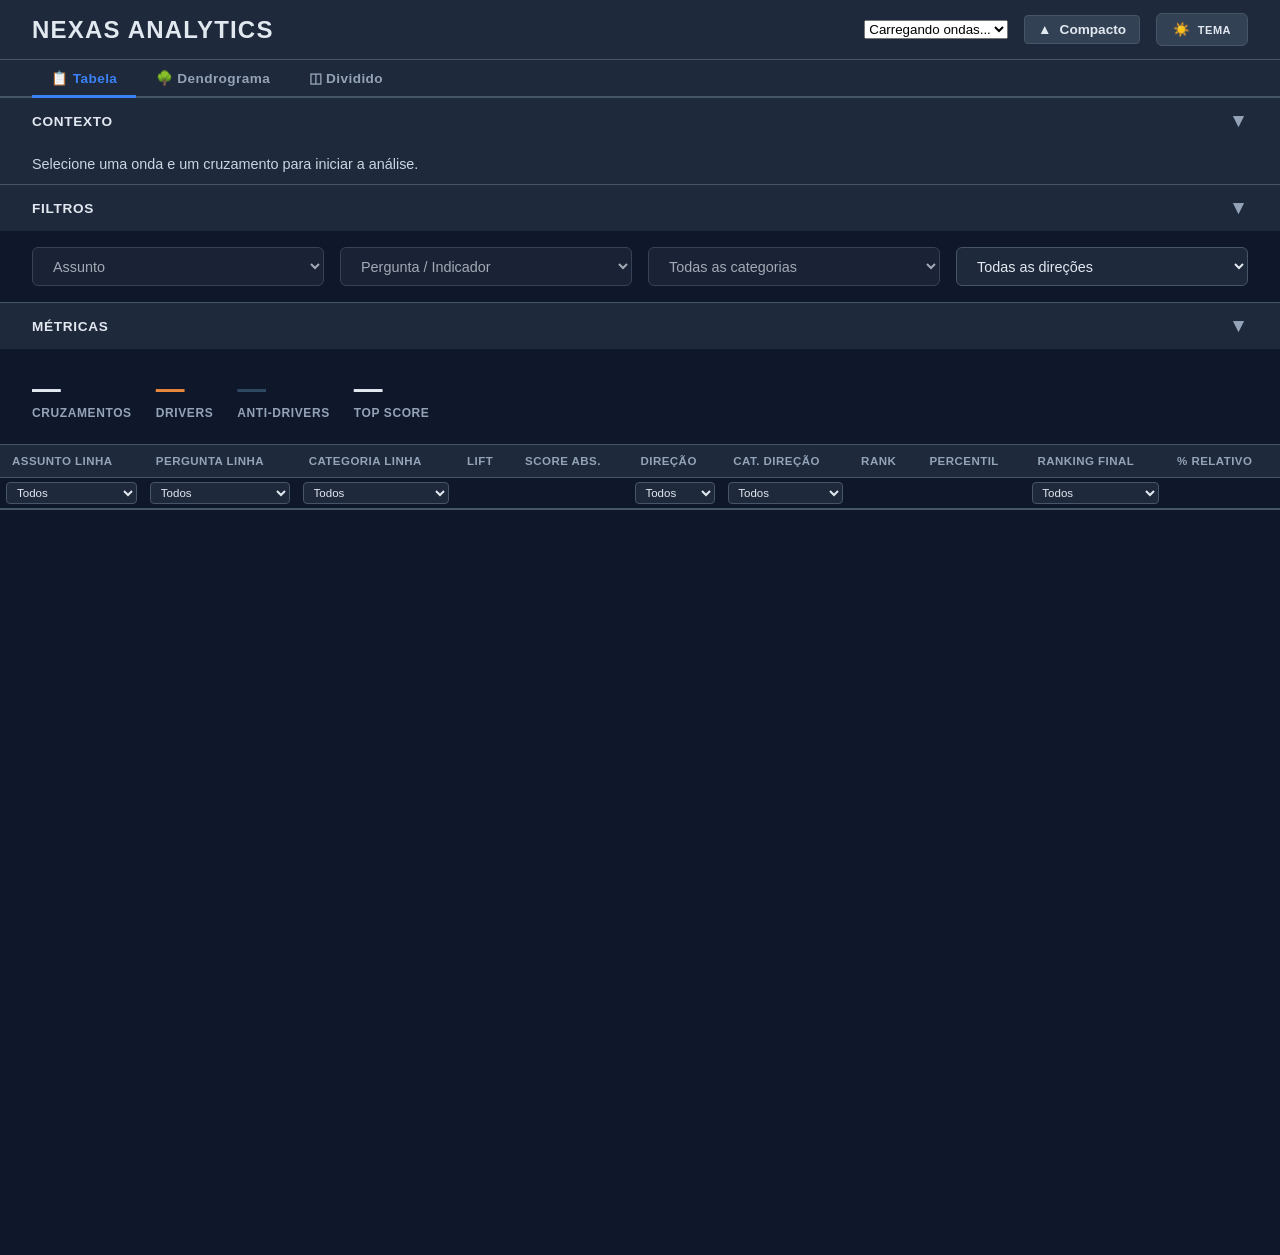
==== commit 5cf1f630: "criar aba de vizualizaçao dividida" ====
--- a/frontend/index.html
+++ b/frontend/index.html
@@ -3,258 +3,182 @@
 <head>
     <meta charset="UTF-8">
     <meta name="viewport" content="width=device-width, initial-scale=1.0">
-    <title>NEXAS Analytics v3.0</title>
+    <title>NEXAS Analytics v4.0</title>
     <script src="https://d3js.org/d3.v7.min.js"></script>
     <style>
         :root[data-theme="dark"] {
-            --bg-primary: #0f172a;
-            --bg-secondary: #1e293b;
-            --bg-tertiary: #334155;
-            --text-primary: #e2e8f0;
-            --text-secondary: #cbd5e1;
-            --text-tertiary: #94a3b8;
-            --text-muted: #64748b;
-            --border-color: #475569;
-            --hover-bg: #334155;
-            --input-bg: #1e293b;
-            --input-border: #475569;
-            --svg-bg: #0f172a;
-            --node-stroke: #1e293b;
+            --bg-primary:#0f172a;--bg-secondary:#1e293b;--bg-tertiary:#334155;
+            --text-primary:#e2e8f0;--text-secondary:#cbd5e1;--text-tertiary:#94a3b8;--text-muted:#64748b;
+            --border-color:#475569;--hover-bg:#334155;--input-bg:#1e293b;--input-border:#475569;
+            --svg-bg:#0f172a;--node-stroke:#1e293b;--accent:#3b82f6;
         }
         :root[data-theme="light"] {
-            --bg-primary: #ffffff;
-            --bg-secondary: #f8fafc;
-            --bg-tertiary: #e2e8f0;
-            --text-primary: #0f172a;
-            --text-secondary: #334155;
-            --text-tertiary: #475569;
-            --text-muted: #94a3b8;
-            --border-color: #cbd5e1;
-            --hover-bg: #f1f5f9;
-            --input-bg: #ffffff;
-            --input-border: #cbd5e1;
-            --svg-bg: #ffffff;
-            --node-stroke: #e2e8f0;
+            --bg-primary:#ffffff;--bg-secondary:#f8fafc;--bg-tertiary:#e2e8f0;
+            --text-primary:#0f172a;--text-secondary:#334155;--text-tertiary:#475569;--text-muted:#94a3b8;
+            --border-color:#cbd5e1;--hover-bg:#f1f5f9;--input-bg:#ffffff;--input-border:#cbd5e1;
+            --svg-bg:#ffffff;--node-stroke:#e2e8f0;--accent:#2563eb;
         }
-        * { margin: 0; padding: 0; box-sizing: border-box; }
-        body {
-            font-family: -apple-system, BlinkMacSystemFont, "Segoe UI", Roboto, sans-serif;
-            background: var(--bg-primary);
-            color: var(--text-primary);
-            overflow-x: hidden;
-            transition: background-color 0.3s ease, color 0.3s ease;
+        *{margin:0;padding:0;box-sizing:border-box;}
+        body{font-family:-apple-system,BlinkMacSystemFont,"Segoe UI",Roboto,sans-serif;background:var(--bg-primary);color:var(--text-primary);overflow-x:hidden;transition:background-color 0.3s,color 0.3s;}
+
+        /* HEADER */
+        .header{background:var(--bg-secondary);border-bottom:1px solid var(--border-color);padding:1rem 2rem;display:flex;justify-content:space-between;align-items:center;height:60px;transition:all 0.3s;}
+        body.minimized .header{height:40px;padding:0.5rem 2rem;}
+        .header h1{font-size:1.5rem;font-weight:700;letter-spacing:0.05em;transition:all 0.3s;}
+        body.minimized .header h1{font-size:1.1rem;}
+        .header-right{display:flex;gap:1rem;align-items:center;}
+        body.minimized .header-right select{display:none;}
+        body.minimized .header-right{gap:0.5rem;}
+
+        /* ABAS */
+        .tab-nav{background:var(--bg-secondary);border-bottom:2px solid var(--border-color);display:flex;padding:0 2rem;}
+        .tab-btn{background:transparent;border:none;border-bottom:3px solid transparent;margin-bottom:-2px;color:var(--text-tertiary);padding:0.6rem 1.2rem;cursor:pointer;font-size:0.85rem;font-weight:600;letter-spacing:0.03em;transition:all 0.2s;}
+        .tab-btn:hover{color:var(--text-primary);}
+        .tab-btn.active{color:var(--accent);border-bottom-color:var(--accent);}
+
+        /* SUB-CABEÇALHO DE FILTROS ATIVOS */
+        #filtros-ativos-bar{
+            background:var(--bg-tertiary);border-bottom:1px solid var(--border-color);
+            padding:0.4rem 2rem;display:none;align-items:center;gap:0.75rem;
+            font-size:0.8rem;color:var(--text-secondary);flex-wrap:wrap;
         }
-
-        /* ── HEADER ── */
-        .header {
-            background: var(--bg-secondary);
-            border-bottom: 1px solid var(--border-color);
-            padding: 1rem 2rem;
-            display: flex; justify-content: space-between; align-items: center;
-            height: 60px; transition: all 0.3s ease;
+        #filtros-ativos-bar.visivel{display:flex;}
+        #filtros-ativos-bar .filtro-tag{
+            display:inline-flex;align-items:center;gap:0.4rem;
+            background:var(--bg-secondary);border:1px solid var(--accent);
+            color:var(--accent);border-radius:4px;padding:0.15rem 0.5rem;
+            font-size:0.75rem;font-weight:600;
         }
-        body.minimized .header { height: 40px; padding: 0.5rem 2rem; }
-        .header h1 { font-size: 1.5rem; font-weight: 700; letter-spacing: 0.05em; transition: all 0.3s ease; }
-        body.minimized .header h1 { font-size: 1.1rem; }
-        .header-right { display: flex; gap: 1rem; align-items: center; }
-        body.minimized .header-right select { display: none; }
-        body.minimized .header-right { gap: 0.5rem; }
-
-        /* ── ABAS ── */
-        .tab-nav { background: var(--bg-secondary); border-bottom: 2px solid var(--border-color); display: flex; padding: 0 2rem; }
-        .tab-btn {
-            background: transparent; border: none; border-bottom: 3px solid transparent;
-            margin-bottom: -2px; color: var(--text-tertiary);
-            padding: 0.6rem 1.2rem; cursor: pointer; font-size: 0.85rem; font-weight: 600;
-            letter-spacing: 0.03em; transition: all 0.2s;
+        #filtros-ativos-bar .filtro-label{color:var(--text-tertiary);font-size:0.72rem;text-transform:uppercase;letter-spacing:0.04em;}
+        #btn-limpar-filtros-ativos{
+            margin-left:auto;background:transparent;border:1px solid var(--border-color);
+            color:var(--text-tertiary);padding:0.15rem 0.5rem;border-radius:4px;
+            cursor:pointer;font-size:0.75rem;transition:all 0.2s;
         }
-        .tab-btn:hover { color: var(--text-primary); }
-        .tab-btn.active { color: #3b82f6; border-bottom-color: #3b82f6; }
-
-        /* ── CONTROLES COLAPSÁVEIS ── */
-        .controls-wrapper { transition: all 0.3s ease; }
-        body.minimized .controls-wrapper { display: none; }
-        .section-collapsible { border-bottom: 1px solid var(--border-color); }
-        .section-header {
-            display: flex; justify-content: space-between; align-items: center;
-            padding: 0.75rem 2rem; background: var(--bg-secondary); cursor: pointer; user-select: none;
-        }
-        .section-header:hover { background: var(--hover-bg); }
-        .section-title { font-size: 0.85rem; font-weight: 600; text-transform: uppercase; letter-spacing: 0.05em; }
-        .section-toggle { font-size: 1.2rem; color: var(--text-tertiary); transition: transform 0.3s ease; }
-        .section-collapsed .section-toggle { transform: rotate(-90deg); }
-        .section-content { max-height: 500px; overflow: hidden; transition: max-height 0.3s ease, opacity 0.3s ease; }
-        .section-collapsed .section-content { max-height: 0; opacity: 0; }
-        .contexto { background: var(--bg-secondary); padding: 0.75rem 2rem; font-size: 0.9rem; color: var(--text-secondary); font-weight: 500; }
-        .filtros { background: var(--bg-primary); padding: 1rem 2rem; display: flex; gap: 1rem; }
-        .filtros select {
-            flex: 1; min-width: 0; padding: 0.6rem 1rem;
-            background: var(--input-bg); color: var(--text-primary);
-            border: 1px solid var(--input-border); border-radius: 6px;
-            font-size: 0.9rem; cursor: pointer;
-            overflow: hidden; text-overflow: ellipsis; white-space: nowrap; transition: all 0.2s;
-        }
-        .filtros select:hover { background: var(--hover-bg); }
-        .filtros select:focus { outline: 2px solid #3b82f6; outline-offset: 2px; }
-        .metricas { display: flex; gap: 1.5rem; padding: 1.5rem 2rem; background: var(--bg-primary); }
-        .metrica-item { display: flex; flex-direction: column; gap: 0.3rem; }
-        .metrica-item .valor { font-size: 1.8rem; font-weight: 700; }
-        .metrica-item .label { font-size: 0.75rem; color: var(--text-tertiary); text-transform: uppercase; letter-spacing: 0.05em; font-weight: 600; }
-        .cor-driver { color: #E8873D !important; }
-        .cor-anti   { color: #2E4A60 !important; }
-
-        /* ── TOOLBAR ── */
-        .viz-toolbar {
-            background: var(--bg-secondary); padding: 0.75rem 2rem;
-            display: flex; gap: 1.5rem; align-items: center; flex-wrap: wrap;
-            border-bottom: 1px solid var(--border-color); min-height: 50px;
-        }
-        body.minimized .viz-toolbar { padding: 0.5rem 2rem; }
-        #toolbar-tabela { display: none; }
-        .toolbar-group { display: flex; gap: 0.5rem; align-items: center; }
-        .toolbar-label { font-size: 0.75rem; color: var(--text-tertiary); font-weight: 600; text-transform: uppercase; letter-spacing: 0.05em; }
-        .zoom-btn, .btn-sm {
-            background: var(--bg-tertiary); color: var(--text-primary);
-            border: 1px solid var(--border-color); padding: 0.4rem 0.8rem;
-            border-radius: 4px; cursor: pointer; font-size: 0.85rem; font-weight: 500; transition: all 0.2s ease;
-        }
-        .zoom-btn:hover, .btn-sm:hover { background: var(--hover-bg); transform: translateY(-1px); }
-        .zoom-pct, .slider-val { font-size: 0.85rem; color: var(--text-secondary); font-weight: 600; min-width: 45px; text-align: center; }
-        input[type="range"] { width: 100px; cursor: pointer; }
-        .search-box {
-            background: var(--input-bg); color: var(--text-primary);
-            border: 1px solid var(--input-border); padding: 0.4rem 0.8rem;
-            border-radius: 4px; font-size: 0.85rem; width: 200px;
-        }
-        .search-box:focus { outline: 2px solid #3b82f6; outline-offset: 2px; }
-        .search-box::placeholder { color: var(--text-muted); }
-        select.btn-sm { padding: 0.4rem 0.6rem; font-size: 0.85rem; }
-        .legenda { display: flex; gap: 1rem; margin-left: auto; }
-        .legenda-item { display: flex; align-items: center; gap: 0.4rem; font-size: 0.75rem; color: var(--text-tertiary); }
-        .legenda-dot { width: 10px; height: 10px; border-radius: 50%; }
-        .btn-minimize {
-            background: var(--bg-tertiary); color: var(--text-primary);
-            border: 1px solid var(--border-color); padding: 0.4rem 0.8rem;
-            border-radius: 4px; cursor: pointer; font-size: 0.85rem; font-weight: 600;
-            display: flex; align-items: center; gap: 0.5rem; transition: all 0.2s;
-        }
-        .btn-minimize:hover { background: var(--hover-bg); }
-        #theme-toggle {
-            background: var(--bg-tertiary); color: var(--text-primary);
-            border: 1px solid var(--border-color); padding: 0.5rem 1rem;
-            border-radius: 6px; cursor: pointer; display: flex; align-items: center;
-            gap: 0.5rem; font-weight: 600; transition: all 0.3s ease;
-        }
-        #theme-toggle:hover { background: var(--hover-bg); }
-
-        /* ── DENDROGRAMA ── */
-        .viz-wrapper { position: sticky; top: 0; height: calc(100vh - 90px); transition: height 0.3s ease; }
-        body.minimized .viz-wrapper { height: calc(100vh - 90px); }
-        .viz-svg-container { width: 100%; height: 100%; position: relative; overflow: hidden; background: var(--svg-bg); }
-        .viz-placeholder { position: absolute; top: 50%; left: 50%; transform: translate(-50%,-50%); color: var(--text-muted); font-size: 1rem; text-align: center; }
-        :root[data-theme="dark"] .node-text-line { fill: #e2e8f0 !important; }
-        :root[data-theme="light"] .node-text-line { fill: #0f172a !important; }
-        .node.highlighted circle { stroke: #fbbf24; stroke-width: 3; }
-        .node.dimmed { opacity: 0.3; }
-
-        /* ── TABELA ── */
-        #tab-tabela { display: none; height: calc(100vh - 90px); overflow: hidden; flex-direction: column; }
-        #tab-tabela.ativo { display: flex; }
-        .tabela-toolbar {
-            display: flex; justify-content: space-between; align-items: center;
-            padding: 0.6rem 1.5rem; background: var(--bg-secondary);
-            border-bottom: 1px solid var(--border-color); flex-wrap: wrap; gap: 0.5rem; flex-shrink: 0;
-        }
-        .tabela-info { display: flex; align-items: center; gap: 0.5rem; font-size: 0.85rem; color: var(--text-tertiary); }
-        .tabela-info strong { color: var(--text-primary); font-weight: 700; }
-        .tabela-scroll { overflow: auto; flex: 1; }
-        table#tbl { width: 100%; border-collapse: collapse; font-size: 0.82rem; }
-        table#tbl thead { position: sticky; top: 0; z-index: 5; }
-        table#tbl thead tr:first-child th {
-            background: var(--bg-secondary); padding: 0.6rem 0.75rem;
-            text-align: left; font-size: 0.72rem; font-weight: 600;
-            color: var(--text-tertiary); border-bottom: 1px solid var(--border-color);
-            white-space: nowrap; letter-spacing: 0.04em;
-        }
-        table#tbl thead tr:last-child td {
-            background: var(--bg-primary); padding: 0.25rem 0.4rem;
-            border-bottom: 2px solid var(--border-color);
-        }
-        table#tbl thead tr:last-child td select {
-            width: 100%; background: var(--input-bg); color: var(--text-primary);
-            border: 1px solid var(--input-border); border-radius: 4px;
-            padding: 0.2rem 0.35rem; font-size: 0.72rem; cursor: pointer;
-        }
-        table#tbl tbody tr { transition: background 0.1s; }
-        table#tbl tbody tr:nth-child(even) { background: var(--bg-secondary); }
-        table#tbl tbody tr:hover { background: var(--hover-bg); }
-        table#tbl tbody td { padding: 0.45rem 0.75rem; border-bottom: 1px solid var(--border-color); color: var(--text-primary); font-size: 0.82rem; }
-        .tag-driver { color: #E8873D; font-weight: 600; }
-        .tag-anti   { color: #5A8AB8; font-weight: 600; }
-        .tag-neutro { color: #6B7F8C; font-weight: 600; }
-
-        /* ── TOOLTIP ── */
-        .tooltip {
-            position: fixed; background: var(--bg-secondary); color: var(--text-primary);
-            border: 1px solid var(--border-color); border-radius: 8px; padding: 0.75rem;
-            pointer-events: none; opacity: 0; transition: opacity 0.2s ease;
-            z-index: 9999; max-width: 380px; box-shadow: 0 4px 12px rgba(0,0,0,0.3);
-        }
-        .t-title { font-weight: 700; font-size: 0.9rem; margin-bottom: 0.5rem; border-bottom: 1px solid var(--border-color); padding-bottom: 0.4rem; }
-        .t-row { font-size: 0.8rem; margin: 0.3rem 0; color: var(--text-secondary); }
-        .t-row em { font-style: normal; font-weight: 600; color: var(--text-primary); }
-        .t-hint { font-size: 0.7rem; color: var(--text-muted); margin-top: 0.5rem; font-style: italic; border-top: 1px solid var(--border-color); padding-top: 0.4rem; }
-
-        /* ── LOADING ── */
-        .loading-overlay {
-            position: fixed; top: 0; left: 0; width: 100%; height: 100%;
-            background: rgba(15,23,42,0.9); display: none;
-            align-items: center; justify-content: center; flex-direction: column; gap: 1rem; z-index: 10000;
-        }
-        :root[data-theme="light"] .loading-overlay { background: rgba(255,255,255,0.9); }
-        .loading-spinner { width: 50px; height: 50px; border: 4px solid var(--border-color); border-top-color: #3b82f6; border-radius: 50%; animation: spin 1s linear infinite; }
-        .loading-text { color: var(--text-primary); font-size: 1rem; font-weight: 500; }
-        @keyframes spin { to { transform: rotate(360deg); } }
-
-        /* ── OVERLAY FILTROS ── */
-        .filters-overlay {
-            position: fixed; top: 0; left: 0; width: 100%; height: 100%;
-            background: rgba(0,0,0,0.7); backdrop-filter: blur(4px);
-            display: none; align-items: center; justify-content: center; z-index: 9999; opacity: 0; transition: opacity 0.3s ease;
-        }
-        .filters-overlay.active { display: flex; opacity: 1; }
-        .filters-panel {
-            background: var(--bg-secondary); border: 1px solid var(--border-color);
-            border-radius: 12px; padding: 2rem; max-width: 600px; width: 90%;
-            max-height: 80vh; overflow-y: auto; box-shadow: 0 20px 60px rgba(0,0,0,0.5);
-        }
-        .filters-panel h3 { margin-bottom: 1.5rem; font-size: 1.2rem; }
-        .filters-panel .section-group { margin-bottom: 1.5rem; }
-        .filters-panel .section-group h4 { font-size: 0.9rem; color: var(--text-tertiary); text-transform: uppercase; letter-spacing: 0.05em; margin-bottom: 0.75rem; font-weight: 600; }
-        .filters-panel .close-btn { width: 100%; margin-top: 1.5rem; padding: 0.75rem; background: var(--bg-tertiary); color: var(--text-primary); border: 1px solid var(--border-color); border-radius: 6px; cursor: pointer; font-size: 0.9rem; font-weight: 600; }
-
-        /* ── LEGENDAS FLUTUANTES ── */
-        .legend-float {
-            position: fixed;
-            background: var(--bg-secondary); color: var(--text-primary);
-            border: 1px solid var(--border-color); border-radius: 8px; padding: 1rem;
-            box-shadow: 0 4px 12px rgba(0,0,0,0.3); z-index: 1000;
-            cursor: grab; user-select: none;
-        }
-        .legend-float:active { cursor: grabbing; }
-
-        /* Sistema de Cores */
-        #legend-cores { bottom: 1rem; right: 1rem; min-width: 250px; }
-        #legend-cores h4 { margin: 0 0 0.75rem 0; font-size: 0.9rem; }
-
-        /* Contexto da Análise */
-        #legend-contexto { bottom: 13rem; right: 1rem; min-width: 250px; max-width: 340px; padding: 12px 16px; }
-        .legend-contexto-header {
-            font-size: 11px; font-weight: 600; color: var(--text-tertiary);
-            text-transform: uppercase; letter-spacing: 0.5px;
-            margin-bottom: 10px; padding-bottom: 8px; border-bottom: 1px solid var(--border-color);
-        }
-        .ctx-row { font-size: 12px; color: var(--text-primary); padding: 3px 0; line-height: 1.4; word-break: break-word; }
+        #btn-limpar-filtros-ativos:hover{color:var(--text-primary);border-color:var(--text-primary);}
+
+        /* CONTROLES COLAPSÁVEIS */
+        .controls-wrapper{transition:all 0.3s;}
+        body.minimized .controls-wrapper{display:none;}
+        .section-collapsible{border-bottom:1px solid var(--border-color);}
+        .section-header{display:flex;justify-content:space-between;align-items:center;padding:0.75rem 2rem;background:var(--bg-secondary);cursor:pointer;user-select:none;}
+        .section-header:hover{background:var(--hover-bg);}
+        .section-title{font-size:0.85rem;font-weight:600;text-transform:uppercase;letter-spacing:0.05em;}
+        .section-toggle{font-size:1.2rem;color:var(--text-tertiary);transition:transform 0.3s;}
+        .section-collapsed .section-toggle{transform:rotate(-90deg);}
+        .section-content{max-height:500px;overflow:hidden;transition:max-height 0.3s,opacity 0.3s;}
+        .section-collapsed .section-content{max-height:0;opacity:0;}
+        .contexto{background:var(--bg-secondary);padding:0.75rem 2rem;font-size:0.9rem;color:var(--text-secondary);font-weight:500;}
+        .filtros{background:var(--bg-primary);padding:1rem 2rem;display:flex;gap:1rem;}
+        .filtros select{flex:1;min-width:0;padding:0.6rem 1rem;background:var(--input-bg);color:var(--text-primary);border:1px solid var(--input-border);border-radius:6px;font-size:0.9rem;cursor:pointer;overflow:hidden;text-overflow:ellipsis;white-space:nowrap;transition:all 0.2s;}
+        .filtros select:hover{background:var(--hover-bg);}
+        .filtros select:focus{outline:2px solid var(--accent);outline-offset:2px;}
+        .metricas{display:flex;gap:1.5rem;padding:1.5rem 2rem;background:var(--bg-primary);}
+        .metrica-item .valor{font-size:1.8rem;font-weight:700;}
+        .metrica-item .label{font-size:0.75rem;color:var(--text-tertiary);text-transform:uppercase;letter-spacing:0.05em;font-weight:600;}
+        .cor-driver{color:#E8873D!important;}.cor-anti{color:#2E4A60!important;}
+
+        /* TOOLBARS */
+        .viz-toolbar{background:var(--bg-secondary);padding:0.75rem 2rem;display:flex;gap:1.5rem;align-items:center;flex-wrap:wrap;border-bottom:1px solid var(--border-color);min-height:50px;}
+        body.minimized .viz-toolbar{padding:0.5rem 2rem;}
+        #toolbar-tabela,#toolbar-split{display:none;}
+        .toolbar-group{display:flex;gap:0.5rem;align-items:center;}
+        .toolbar-label{font-size:0.75rem;color:var(--text-tertiary);font-weight:600;text-transform:uppercase;letter-spacing:0.05em;}
+        .zoom-btn,.btn-sm{background:var(--bg-tertiary);color:var(--text-primary);border:1px solid var(--border-color);padding:0.4rem 0.8rem;border-radius:4px;cursor:pointer;font-size:0.85rem;font-weight:500;transition:all 0.2s;}
+        .zoom-btn:hover,.btn-sm:hover{background:var(--hover-bg);transform:translateY(-1px);}
+        .zoom-pct,.slider-val{font-size:0.85rem;color:var(--text-secondary);font-weight:600;min-width:45px;text-align:center;}
+        input[type="range"]{width:100px;cursor:pointer;}
+        .search-box{background:var(--input-bg);color:var(--text-primary);border:1px solid var(--input-border);padding:0.4rem 0.8rem;border-radius:4px;font-size:0.85rem;width:200px;}
+        .search-box:focus{outline:2px solid var(--accent);outline-offset:2px;}
+        .search-box::placeholder{color:var(--text-muted);}
+        select.btn-sm{padding:0.4rem 0.6rem;font-size:0.85rem;}
+        .legenda{display:flex;gap:1rem;margin-left:auto;}
+        .legenda-item{display:flex;align-items:center;gap:0.4rem;font-size:0.75rem;color:var(--text-tertiary);}
+        .legenda-dot{width:10px;height:10px;border-radius:50%;}
+        .btn-minimize{background:var(--bg-tertiary);color:var(--text-primary);border:1px solid var(--border-color);padding:0.4rem 0.8rem;border-radius:4px;cursor:pointer;font-size:0.85rem;font-weight:600;display:flex;align-items:center;gap:0.5rem;transition:all 0.2s;}
+        .btn-minimize:hover{background:var(--hover-bg);}
+        #theme-toggle{background:var(--bg-tertiary);color:var(--text-primary);border:1px solid var(--border-color);padding:0.5rem 1rem;border-radius:6px;cursor:pointer;display:flex;align-items:center;gap:0.5rem;font-weight:600;transition:all 0.3s;}
+        #theme-toggle:hover{background:var(--hover-bg);}
+
+        /* TOOLBAR TABELA */
+        .tabela-info{display:flex;align-items:center;gap:0.5rem;font-size:0.85rem;color:var(--text-tertiary);}
+        .tabela-info strong{color:var(--text-primary);font-weight:700;}
+
+        /* VIEWPORTS */
+        .viewport-height{height:calc(100vh - 90px);}
+
+        /* DENDROGRAMA */
+        #tab-dendrograma{display:none;}
+        #tab-dendrograma.ativo{display:block;}
+        .viz-wrapper{position:sticky;top:0;height:calc(100vh - 90px);transition:height 0.3s;}
+        body.minimized .viz-wrapper{height:calc(100vh - 90px);}
+        .viz-svg-container{width:100%;height:100%;position:relative;overflow:hidden;background:var(--svg-bg);}
+        .viz-placeholder{position:absolute;top:50%;left:50%;transform:translate(-50%,-50%);color:var(--text-muted);font-size:1rem;text-align:center;}
+        :root[data-theme="dark"] .node-text-line{fill:#e2e8f0!important;}
+        :root[data-theme="light"] .node-text-line{fill:#0f172a!important;}
+        .node.highlighted circle{stroke:#fbbf24;stroke-width:3;}
+        .node.dimmed{opacity:0.3;}
+
+        /* TABELA */
+        #tab-tabela{display:none;height:calc(100vh - 90px);overflow:hidden;flex-direction:column;}
+        #tab-tabela.ativo{display:flex;}
+        .tabela-scroll{overflow:auto;flex:1;}
+        table.nexas-tbl{width:100%;border-collapse:collapse;font-size:0.82rem;}
+        table.nexas-tbl thead{position:sticky;top:0;z-index:5;}
+        table.nexas-tbl thead tr:first-child th{background:var(--bg-secondary);padding:0.6rem 0.75rem;text-align:left;font-size:0.72rem;font-weight:600;color:var(--text-tertiary);border-bottom:1px solid var(--border-color);white-space:nowrap;letter-spacing:0.04em;}
+        table.nexas-tbl thead tr:last-child td{background:var(--bg-primary);padding:0.25rem 0.4rem;border-bottom:2px solid var(--border-color);}
+        table.nexas-tbl thead tr:last-child td select{width:100%;background:var(--input-bg);color:var(--text-primary);border:1px solid var(--input-border);border-radius:4px;padding:0.2rem 0.35rem;font-size:0.72rem;cursor:pointer;}
+        table.nexas-tbl tbody tr{transition:background 0.1s;}
+        table.nexas-tbl tbody tr:nth-child(even){background:var(--bg-secondary);}
+        table.nexas-tbl tbody tr:hover{background:var(--hover-bg);}
+        table.nexas-tbl tbody td{padding:0.45rem 0.75rem;border-bottom:1px solid var(--border-color);color:var(--text-primary);font-size:0.82rem;}
+        .tag-driver{color:#E8873D;font-weight:600;}.tag-anti{color:#5A8AB8;font-weight:600;}.tag-neutro{color:#6B7F8C;font-weight:600;}
+
+        /* SPLIT */
+        #tab-split{display:none;height:calc(100vh - 90px);flex-direction:row;overflow:hidden;}
+        #tab-split.ativo{display:flex;}
+        .split-pane{overflow:hidden;position:relative;flex-shrink:0;}
+        #split-dendro{background:var(--svg-bg);}
+        #split-tabela{display:flex;flex-direction:column;}
+        #split-tabela .tabela-scroll{overflow:auto;flex:1;}
+        #split-divider{width:6px;background:var(--border-color);cursor:col-resize;flex-shrink:0;position:relative;display:flex;align-items:center;justify-content:center;transition:background 0.2s;}
+        #split-divider:hover,#split-divider.dragging{background:var(--accent);}
+        #split-reset-btn{position:absolute;width:20px;height:32px;background:var(--bg-tertiary);border:1px solid var(--border-color);border-radius:4px;cursor:pointer;display:flex;align-items:center;justify-content:center;font-size:10px;color:var(--text-tertiary);z-index:10;transition:all 0.2s;}
+        #split-reset-btn:hover{background:var(--accent);color:white;border-color:var(--accent);}
+        body.split-dragging{user-select:none;cursor:col-resize!important;}
+        body.split-dragging *{cursor:col-resize!important;}
+
+        /* TOOLTIP */
+        .tooltip{position:fixed;background:var(--bg-secondary);color:var(--text-primary);border:1px solid var(--border-color);border-radius:8px;padding:0.75rem;pointer-events:none;opacity:0;transition:opacity 0.2s;z-index:9999;max-width:380px;box-shadow:0 4px 12px rgba(0,0,0,0.3);}
+        .t-title{font-weight:700;font-size:0.9rem;margin-bottom:0.5rem;border-bottom:1px solid var(--border-color);padding-bottom:0.4rem;}
+        .t-row{font-size:0.8rem;margin:0.3rem 0;color:var(--text-secondary);}
+        .t-row em{font-style:normal;font-weight:600;color:var(--text-primary);}
+        .t-hint{font-size:0.7rem;color:var(--text-muted);margin-top:0.5rem;font-style:italic;border-top:1px solid var(--border-color);padding-top:0.4rem;}
+
+        /* LOADING */
+        .loading-overlay{position:fixed;top:0;left:0;width:100%;height:100%;background:rgba(15,23,42,0.9);display:none;align-items:center;justify-content:center;flex-direction:column;gap:1rem;z-index:10000;}
+        :root[data-theme="light"] .loading-overlay{background:rgba(255,255,255,0.9);}
+        .loading-spinner{width:50px;height:50px;border:4px solid var(--border-color);border-top-color:var(--accent);border-radius:50%;animation:spin 1s linear infinite;}
+        .loading-text{color:var(--text-primary);font-size:1rem;font-weight:500;}
+        @keyframes spin{to{transform:rotate(360deg);}}
+
+        /* OVERLAY FILTROS */
+        .filters-overlay{position:fixed;top:0;left:0;width:100%;height:100%;background:rgba(0,0,0,0.7);backdrop-filter:blur(4px);display:none;align-items:center;justify-content:center;z-index:9999;opacity:0;transition:opacity 0.3s;}
+        .filters-overlay.active{display:flex;opacity:1;}
+        .filters-panel{background:var(--bg-secondary);border:1px solid var(--border-color);border-radius:12px;padding:2rem;max-width:600px;width:90%;max-height:80vh;overflow-y:auto;box-shadow:0 20px 60px rgba(0,0,0,0.5);}
+        .filters-panel h3{margin-bottom:1.5rem;font-size:1.2rem;}
+        .filters-panel .section-group{margin-bottom:1.5rem;}
+        .filters-panel .section-group h4{font-size:0.9rem;color:var(--text-tertiary);text-transform:uppercase;letter-spacing:0.05em;margin-bottom:0.75rem;font-weight:600;}
+        .filters-panel .close-btn{width:100%;margin-top:1.5rem;padding:0.75rem;background:var(--bg-tertiary);color:var(--text-primary);border:1px solid var(--border-color);border-radius:6px;cursor:pointer;font-size:0.9rem;font-weight:600;}
+
+        /* LEGENDAS FLUTUANTES */
+        .legend-float{position:fixed;background:var(--bg-secondary);color:var(--text-primary);border:1px solid var(--border-color);border-radius:8px;padding:1rem;box-shadow:0 4px 12px rgba(0,0,0,0.3);z-index:1000;cursor:grab;user-select:none;}
+        .legend-float:active{cursor:grabbing;}
+        #legend-cores{bottom:1rem;right:1rem;min-width:250px;}
+        #legend-cores h4{margin:0 0 0.75rem 0;font-size:0.9rem;}
+        #legend-contexto{bottom:13rem;right:1rem;min-width:250px;max-width:340px;padding:12px 16px;}
+        .legend-contexto-header{font-size:11px;font-weight:600;color:var(--text-tertiary);text-transform:uppercase;letter-spacing:0.5px;margin-bottom:10px;padding-bottom:8px;border-bottom:1px solid var(--border-color);}
+        .ctx-row{font-size:12px;color:var(--text-primary);padding:3px 0;line-height:1.4;word-break:break-word;}
     </style>
 </head>
 <body>
@@ -274,11 +198,19 @@
     </div>
 </header>
 
-<!-- ABAS -->
+<!-- ABAS: Tabela | Dendrograma | Dividido -->
 <nav class="tab-nav">
-    <button class="tab-btn active" data-tab="dendrograma">🌳 Dendrograma</button>
-    <button class="tab-btn" data-tab="tabela">📋 Tabela</button>
+    <button class="tab-btn active" data-tab="tabela">📋 Tabela</button>
+    <button class="tab-btn" data-tab="dendrograma">🌳 Dendrograma</button>
+    <button class="tab-btn" data-tab="split">◫ Dividido</button>
 </nav>
+
+<!-- SUB-CABEÇALHO: FILTROS DE LINHA ATIVOS -->
+<div id="filtros-ativos-bar">
+    <span class="filtro-label">Navegando em:</span>
+    <div id="filtros-ativos-tags"></div>
+    <button id="btn-limpar-filtros-ativos">✕ Limpar</button>
+</div>
 
 <!-- CONTROLES COMPARTILHADOS -->
 <div class="controls-wrapper">
@@ -323,7 +255,7 @@
 </div>
 
 <!-- TOOLBAR DENDROGRAMA -->
-<div class="viz-toolbar" id="toolbar-dendrograma">
+<div class="viz-toolbar" id="toolbar-dendrograma" style="display:none">
     <div class="toolbar-group">
         <span class="toolbar-label">Zoom</span>
         <button class="zoom-btn" id="btn-zoom-in">＋</button>
@@ -375,7 +307,6 @@
     <div class="tabela-info">
         <span>Exibindo</span><strong id="tbl-count">—</strong>
         <span>de</span><strong id="tbl-total">—</strong><span>registros</span>
-        <button class="btn-sm" id="btn-limpar-tbl" style="display:none;margin-left:0.5rem">✕ Limpar filtros</button>
     </div>
     <div style="margin-left:auto;display:flex;gap:0.5rem">
         <button class="btn-sm" id="btn-dl-csv">⬇ CSV</button>
@@ -383,7 +314,31 @@
     </div>
 </div>
 
-<!-- DENDROGRAMA -->
+<!-- TOOLBAR SPLIT -->
+<div class="viz-toolbar" id="toolbar-split">
+    <div class="tabela-info">
+        <span>Exibindo</span><strong id="split-tbl-count">—</strong>
+        <span>de</span><strong id="split-tbl-total">—</strong><span>registros</span>
+    </div>
+    <div class="toolbar-group" style="margin-left:auto">
+        <button class="zoom-btn" id="btn-zoom-in-split">＋</button>
+        <span class="zoom-pct" id="zoom-pct-split">100%</span>
+        <button class="zoom-btn" id="btn-zoom-out-split">－</button>
+        <button class="zoom-btn btn-sm" id="btn-zoom-fit-split" style="width:auto;padding:0 8px">⊞ Fit</button>
+    </div>
+</div>
+
+<!-- VIEWPORT TABELA -->
+<div id="tab-tabela" class="ativo">
+    <div class="tabela-scroll">
+        <table class="nexas-tbl" id="tbl">
+            <thead><tr id="tbl-head"></tr><tr id="tbl-filters"></tr></thead>
+            <tbody id="tbl-body"></tbody>
+        </table>
+    </div>
+</div>
+
+<!-- VIEWPORT DENDROGRAMA -->
 <div id="tab-dendrograma">
     <div class="viz-wrapper">
         <div class="viz-svg-container" id="svg-container">
@@ -392,16 +347,23 @@
     </div>
 </div>
 
-<!-- TABELA -->
-<div id="tab-tabela">
-    <div class="tabela-scroll">
-        <table id="tbl">
-            <thead>
-                <tr id="tbl-head"></tr>
-                <tr id="tbl-filters"></tr>
-            </thead>
-            <tbody id="tbl-body"></tbody>
-        </table>
+<!-- VIEWPORT SPLIT -->
+<div id="tab-split">
+    <div class="split-pane" id="split-dendro">
+        <div class="viz-svg-container" id="svg-container-split">
+            <div class="viz-placeholder">Selecione um cruzamento para carregar</div>
+        </div>
+    </div>
+    <div id="split-divider">
+        <button id="split-reset-btn" title="Resetar para 50/50">⊞</button>
+    </div>
+    <div class="split-pane" id="split-tabela">
+        <div class="tabela-scroll">
+            <table class="nexas-tbl" id="tbl-split">
+                <thead><tr id="tbl-split-head"></tr><tr id="tbl-split-filters"></tr></thead>
+                <tbody id="tbl-split-body"></tbody>
+            </table>
+        </div>
     </div>
 </div>
 
@@ -437,37 +399,33 @@
     </div>
 </div>
 
-<!-- LOADING -->
 <div class="loading-overlay" id="loading-overlay">
     <div class="loading-spinner"></div>
     <div class="loading-text" id="loading-text">Carregando...</div>
 </div>
 
-<!-- LEGENDA CONTEXTO DA ANÁLISE (flutuante, arrastável) -->
-<div class="legend-float" id="legend-contexto">
+<!-- LEGENDAS FLUTUANTES (só no dendrograma) -->
+<div class="legend-float" id="legend-contexto" style="display:none">
     <div class="legend-contexto-header">📊 Contexto da Análise</div>
     <div id="ctx-assunto" class="ctx-row"></div>
     <div id="ctx-categoria" class="ctx-row" style="display:none"></div>
     <div id="ctx-pergunta" class="ctx-row"></div>
 </div>
 
-<!-- LEGENDA SISTEMA DE CORES (flutuante, arrastável) -->
-<div class="legend-float" id="legend-cores">
+<div class="legend-float" id="legend-cores" style="display:none">
     <h4>📊 Sistema de Cores</h4>
     <div style="margin:10px 0">
         <strong style="color:var(--text-tertiary)">Pontos (Tipo):</strong>
         <div style="display:flex;gap:8px;margin-top:5px">
-            <div style="display:flex;align-items:center;gap:4px"><div style="width:12px;height:12px;border-radius:50%;background:#E8873D"></div><span style="font-size:11px;color:var(--text-secondary)">Driver</span></div>
-            <div style="display:flex;align-items:center;gap:4px"><div style="width:12px;height:12px;border-radius:50%;background:#6B7F8C"></div><span style="font-size:11px;color:var(--text-secondary)">Neutro</span></div>
-            <div style="display:flex;align-items:center;gap:4px"><div style="width:12px;height:12px;border-radius:50%;background:#2E4A60"></div><span style="font-size:11px;color:var(--text-secondary)">Anti-driver</span></div>
+            <div style="display:flex;align-items:center;gap:4px"><div style="width:12px;height:12px;border-radius:50%;background:#E8873D"></div><span style="font-size:11px">Driver</span></div>
+            <div style="display:flex;align-items:center;gap:4px"><div style="width:12px;height:12px;border-radius:50%;background:#6B7F8C"></div><span style="font-size:11px">Neutro</span></div>
+            <div style="display:flex;align-items:center;gap:4px"><div style="width:12px;height:12px;border-radius:50%;background:#2E4A60"></div><span style="font-size:11px">Anti-driver</span></div>
         </div>
     </div>
     <div style="margin-top:15px">
         <strong style="color:var(--text-tertiary)">Linhas (Intensidade):</strong>
         <div style="background:linear-gradient(to right,#2E4A60,#5A8AB8,#6B7F8C,#9BB8A8,#D4A06A,#E8873D);height:15px;border-radius:4px;margin:8px 0"></div>
-        <div style="display:flex;justify-content:space-between;font-size:10px;color:var(--text-muted)">
-            <span>-1000</span><span>0</span><span>+1000</span>
-        </div>
+        <div style="display:flex;justify-content:space-between;font-size:10px;color:var(--text-muted)"><span>-1000</span><span>0</span><span>+1000</span></div>
     </div>
 </div>
 
@@ -475,21 +433,30 @@
 
 <script>
 // ═══════════════════════════════════════════════════════════
-// STATE GLOBAL
+// STATE — FONTE ÚNICA DA VERDADE
 // ═══════════════════════════════════════════════════════════
 const state = {
-    onda: null, assunto: null, pergunta: null,
-    categoria_coluna: null, direcao: null,
-    treeData: null, tabelaRows: null,
-    nodeYSpacing: 26, nodeXSpacing: 220, zoomLevel: 1,
-    agregacao: 'weighted_mean', isCompactMode: false,
-    filtrosLinha: {}
+    onda:null, assunto:null, pergunta:null, categoria_coluna:null, direcao:null,
+    treeData:null, tabelaRows:null,
+    nodeYSpacing:26, nodeXSpacing:220, zoomLevel:1, zoomLevelSplit:1,
+    agregacao:'weighted_mean', isCompactMode:false,
+    filtrosLinha:{}  // { assunto_linha, pergunta_linha, categoria_linha }
 };
 
+// Hierarquia dos filtros de linha
 const ORDEM_NIVEIS = ['assunto_linha','pergunta_linha','categoria_linha'];
-const NIVEL_CAMPO  = { assunto_linha:'assunto_linha', pergunta_linha:'pergunta_linha', categoria_linha:'categoria_linha' };
-
-let svg, g, treemap, root, diagonal, nodeI = 0;
+const NIVEL_CAMPO  = {assunto_linha:'assunto_linha',pergunta_linha:'pergunta_linha',categoria_linha:'categoria_linha'};
+// Labels legíveis para o sub-cabeçalho
+const NIVEL_LABEL  = {assunto_linha:'Assunto Linha',pergunta_linha:'Pergunta Linha',categoria_linha:'Categoria Linha'};
+
+// ── Root único compartilhado entre dendrograma e split ──
+let root = null;
+
+// Elementos D3 por viewport
+let svgMain, gMain, treemapMain, diagonalMain, nodeIMain = 0;
+let svgSplit, gSplit, treemapSplit, diagonalSplit, nodeISplit = 0;
+let zoomMain, zoomSplit;
+
 const tipEl      = document.getElementById('tooltip');
 const loadingEl  = document.getElementById('loading-overlay');
 const loadingTxt = document.getElementById('loading-text');
@@ -497,21 +464,37 @@
 // ═══════════════════════════════════════════════════════════
 // ABAS
 // ═══════════════════════════════════════════════════════════
-let abaAtiva = 'dendrograma';
+let abaAtiva = 'tabela';
 
 function switchTab(nome) {
     abaAtiva = nome;
     document.querySelectorAll('.tab-btn').forEach(b => b.classList.toggle('active', b.dataset.tab === nome));
-    document.getElementById('tab-dendrograma').style.display = nome === 'dendrograma' ? 'block' : 'none';
+
+    // Viewports
     document.getElementById('tab-tabela').classList.toggle('ativo', nome === 'tabela');
+    document.getElementById('tab-dendrograma').classList.toggle('ativo', nome === 'dendrograma');
+    document.getElementById('tab-split').classList.toggle('ativo', nome === 'split');
+
+    // Toolbars
+    document.getElementById('toolbar-tabela').style.display     = nome === 'tabela'      ? 'flex' : 'none';
     document.getElementById('toolbar-dendrograma').style.display = nome === 'dendrograma' ? 'flex' : 'none';
-    document.getElementById('toolbar-tabela').style.display      = nome === 'tabela'      ? 'flex' : 'none';
-    // Legendas só visíveis no dendrograma
+    document.getElementById('toolbar-split').style.display      = nome === 'split'       ? 'flex' : 'none';
+
+    // Legendas flutuantes só no dendrograma
     const showLeg = nome === 'dendrograma';
     document.getElementById('legend-cores').style.display    = showLeg ? 'block' : 'none';
     document.getElementById('legend-contexto').style.display = showLeg ? 'block' : 'none';
-    if (nome === 'tabela' && state.tabelaRows) renderTabela();
-    if (nome === 'dendrograma' && root) { aplicarDimFiltros(); setTimeout(resizeDendrogram, 50); }
+
+    if (nome === 'tabela' && state.tabelaRows) renderTabela('tbl-body', 'tbl-count', 'tbl-total');
+    if (nome === 'dendrograma') {
+        if (root) { _updateAll(); setTimeout(resizeMain, 50); }
+    }
+    if (nome === 'split') {
+        setTimeout(() => {
+            if (root) { _initSVG('split'); _updateAll(); }
+            if (state.tabelaRows) renderTabela('tbl-split-body', 'split-tbl-count', 'split-tbl-total');
+        }, 50);
+    }
 }
 
 document.querySelectorAll('.tab-btn').forEach(b => b.addEventListener('click', () => switchTab(b.dataset.tab)));
@@ -521,9 +504,9 @@
 // ═══════════════════════════════════════════════════════════
 const COLOR_STOPS = [
     {score:-2000,color:'#2E4A60'},{score:-1000,color:'#4A7299'},
-    {score:-200, color:'#5A8AB8'},{score:-30,  color:'#6B7F8C'},
-    {score:30,   color:'#9BB8A8'},{score:200,  color:'#D4A06A'},
-    {score:1000, color:'#E8873D'},{score:2000, color:'#E8873D'}
+    {score:-200,color:'#5A8AB8'},{score:-30,color:'#6B7F8C'},
+    {score:30,color:'#9BB8A8'},{score:200,color:'#D4A06A'},
+    {score:1000,color:'#E8873D'},{score:2000,color:'#E8873D'}
 ];
 function hexToRgb(h){return{r:parseInt(h.slice(1,3),16),g:parseInt(h.slice(3,5),16),b:parseInt(h.slice(5,7),16)};}
 function rgbToHex(r,g,b){return'#'+[r,g,b].map(x=>{const h=Math.round(x).toString(16);return h.length===1?'0'+h:h;}).join('');}
@@ -561,38 +544,12 @@
 }
 
 // ═══════════════════════════════════════════════════════════
-// LEGENDA CONTEXTUAL
-// ═══════════════════════════════════════════════════════════
-function updateLegendaContextual() {
-    const ctxAssunto   = document.getElementById('ctx-assunto');
-    const ctxCategoria = document.getElementById('ctx-categoria');
-    const ctxPergunta  = document.getElementById('ctx-pergunta');
-    if (ctxAssunto)
-        ctxAssunto.textContent = state.assunto
-            ? `Sua análise está considerando o contexto que parte do assunto: "${state.assunto}"`
-            : '';
-    if (ctxCategoria) {
-        if (state.categoria_coluna) {
-            ctxCategoria.textContent = `Você está buscando entender as variáveis que mais se associam com quem respondeu: "${state.categoria_coluna}"`;
-            ctxCategoria.style.display = 'block';
-        } else {
-            ctxCategoria.textContent = '';
-            ctxCategoria.style.display = 'none';
-        }
-    }
-    if (ctxPergunta)
-        ctxPergunta.textContent = state.pergunta
-            ? `Especificamente em: "${state.pergunta}"`
-            : '';
-}
-
-// ═══════════════════════════════════════════════════════════
-// FILTROS DE LINHA
+// FILTROS DE LINHA — fonte única, propaga para todas as abas
 // ═══════════════════════════════════════════════════════════
 function setFiltroLinha(campo, valor) {
     state.filtrosLinha[campo] = valor;
     const idx = ORDEM_NIVEIS.indexOf(campo);
-    ORDEM_NIVEIS.slice(idx + 1).forEach(c => delete state.filtrosLinha[c]);
+    ORDEM_NIVEIS.slice(idx+1).forEach(c => delete state.filtrosLinha[c]);
     _onFiltrosLinhaChange();
 }
 function removeFiltroLinha(campo) {
@@ -604,455 +561,538 @@
     state.filtrosLinha = {};
     _onFiltrosLinhaChange();
 }
-function temFiltroLinha() { return Object.keys(state.filtrosLinha).length > 0; }
+function temFiltroLinha(){ return Object.keys(state.filtrosLinha).length > 0; }
+
 function _onFiltrosLinhaChange() {
-    if (abaAtiva === 'dendrograma' && root) setTimeout(aplicarDimFiltros, 50);
-    if (abaAtiva === 'tabela' && state.tabelaRows) renderTabela();
-    _sincDropdownsTabela();
+    // Atualiza sub-cabeçalho (sempre)
+    _atualizarBarraFiltrosAtivos();
+    // Atualiza dim no dendrograma ativo
+    setTimeout(_aplicarDimTodos, 50);
+    // Atualiza tabelas
+    if (state.tabelaRows) {
+        if (abaAtiva === 'tabela') renderTabela('tbl-body','tbl-count','tbl-total');
+        if (abaAtiva === 'split') renderTabela('tbl-split-body','split-tbl-count','split-tbl-total');
+    }
+    // Sincroniza dropdowns de todas as tabelas
+    _sincDropdowns('tbl-filters');
+    _sincDropdowns('tbl-split-filters');
+}
+
+function _atualizarBarraFiltrosAtivos() {
+    const bar  = document.getElementById('filtros-ativos-bar');
+    const tags = document.getElementById('filtros-ativos-tags');
+    const filtros = state.filtrosLinha;
+    const entries = Object.entries(filtros).filter(([,v])=>v);
+    tags.innerHTML = '';
+    if (entries.length === 0) { bar.classList.remove('visivel'); return; }
+    bar.classList.add('visivel');
+    entries.forEach(([campo, valor]) => {
+        const tag = document.createElement('span');
+        tag.className = 'filtro-tag';
+        tag.innerHTML = `<span style="color:var(--text-tertiary);font-weight:400">${NIVEL_LABEL[campo]}:</span> ${valor}`;
+        tags.appendChild(tag);
+    });
 }
 
 // ═══════════════════════════════════════════════════════════
 // TOOLTIP
 // ═══════════════════════════════════════════════════════════
-function showTip(ev, d) {
-    if (!d?.data) return;
-    const m = d.data.metrics; if (!m) return;
-    const score = getNodeScore(d);
-    const scoreColor = d.data.leaf ? nodeColor(d) : interpolateColor(score);
-    let h = `<div class="t-title">${d.data.name||'Sem nome'}</div>`;
-    if (d.data.leaf) {
+function showTip(ev,d){
+    if(!d?.data)return;const m=d.data.metrics;if(!m)return;
+    const score=getNodeScore(d);const scoreColor=d.data.leaf?nodeColor(d):interpolateColor(score);
+    let h=`<div class="t-title">${d.data.name||'Sem nome'}</div>`;
+    if(d.data.leaf){
         h+=`<div class="t-row">Score Nexas: <em style="color:${scoreColor};font-weight:bold">${score.toFixed(2)}</em></div>`;
         h+=`<div class="t-row">Direção: <em style="color:${scoreColor};font-weight:bold">${m.direcao||'N/A'}</em></div>`;
         h+=`<div class="t-row">Categoria: <em>${m.categoria_direcao||'N/A'}</em></div>`;
         h+=`<div class="t-row">Lift: <em>${(m.lift||0).toFixed(3)}</em></div>`;
         h+=`<div class="t-row">Relevância: <em>${((m.relevancia||0)*100).toFixed(1)}%</em></div>`;
-        if (m.per_relativo!=null) h+=`<div class="t-row">% Relativo: <em>${m.per_relativo.toFixed(1)}%</em></div>`;
-        if (m.base_comum) h+=`<div class="t-row">Base comum: <em>${m.base_comum}</em></div>`;
-    } else {
+        if(m.per_relativo!=null)h+=`<div class="t-row">% Relativo: <em>${m.per_relativo.toFixed(1)}%</em></div>`;
+        if(m.base_comum)h+=`<div class="t-row">Base comum: <em>${m.base_comum}</em></div>`;
+    }else{
         h+=`<div class="t-row">Score Médio (${getAgregacaoLabel()}): <em style="color:${scoreColor};font-weight:bold">${score.toFixed(2)}</em></div>`;
-        if (m.min_score!=null&&m.max_score!=null) h+=`<div class="t-row">Range: <em>${m.min_score.toFixed(0)} a ${m.max_score.toFixed(0)}</em></div>`;
-        if (m.composition) {
+        if(m.min_score!=null&&m.max_score!=null)h+=`<div class="t-row">Range: <em>${m.min_score.toFixed(0)} a ${m.max_score.toFixed(0)}</em></div>`;
+        if(m.composition){
             h+=`<div class="t-row" style="margin-top:.5rem;padding-top:.5rem;border-top:1px solid var(--border-color)"><strong>Composição:</strong></div>`;
-            if (m.composition.drivers){const dr=m.composition.drivers;h+=`<div class="t-row">• Drivers: <em>${dr.percentage}% (${dr.count})</em></div><div class="t-row" style="margin-left:1rem">média <em style="color:#E8873D">+${dr.avg.toFixed(0)}</em>, max <em>+${dr.max.toFixed(0)}</em></div>`;}
-            if (m.composition.anti_drivers){const a=m.composition.anti_drivers;h+=`<div class="t-row">• Anti-drivers: <em>${a.percentage}% (${a.count})</em></div><div class="t-row" style="margin-left:1rem">média <em style="color:#2E4A60">${a.avg.toFixed(0)}</em>, min <em>${a.min.toFixed(0)}</em></div>`;}
+            if(m.composition.drivers){const dr=m.composition.drivers;h+=`<div class="t-row">• Drivers: <em>${dr.percentage}% (${dr.count})</em></div>`;}
+            if(m.composition.anti_drivers){const a=m.composition.anti_drivers;h+=`<div class="t-row">• Anti-drivers: <em>${a.percentage}% (${a.count})</em></div>`;}
         }
         h+=`<div class="t-row">Relevância média: <em>${((m.avg_relevancia||0)*100).toFixed(1)}%</em></div>`;
         h+=`<div class="t-row">Associações: <em>${m.count||0}</em></div>`;
         h+=`<div class="t-hint">Clique para expandir / colapsar</div>`;
     }
-    tipEl.innerHTML = h; tipEl.style.opacity = '1';
-    tipEl.style.left = `${ev.clientX+16}px`; tipEl.style.top = `${ev.clientY-10}px`;
-}
-function hideTip() { tipEl.style.opacity = '0'; }
-
-// ═══════════════════════════════════════════════════════════
-// DENDROGRAMA
-// ═══════════════════════════════════════════════════════════
-function renderTree(data) {
-    if (!data) return;
-    const container = document.getElementById('svg-container');
+    tipEl.innerHTML=h;tipEl.style.opacity='1';
+    tipEl.style.left=`${ev.clientX+16}px`;tipEl.style.top=`${ev.clientY-10}px`;
+}
+function hideTip(){tipEl.style.opacity='0';}
+
+// ═══════════════════════════════════════════════════════════
+// DENDROGRAMA — root único, dois SVGs
+// ═══════════════════════════════════════════════════════════
+function _initSVG(qual) {
+    const containerId = qual === 'main' ? 'svg-container' : 'svg-container-split';
+    const container = document.getElementById(containerId);
+    if (!container) return;
     container.innerHTML = '';
     const width = container.clientWidth, height = container.clientHeight;
-    svg = d3.select('#svg-container').append('svg').attr('width',width).attr('height',height);
-    g = svg.append('g');
-    const zoom = d3.zoom().scaleExtent([0.1,10]).on('zoom', ev => {
-        g.attr('transform',ev.transform); state.zoomLevel=ev.transform.k;
-        document.getElementById('zoom-pct').textContent = Math.round(ev.transform.k*100)+'%';
-    });
-    svg.call(zoom);
-    treemap = d3.tree().nodeSize([state.nodeYSpacing, state.nodeXSpacing]);
-    root = d3.hierarchy(data);
-    root.x0 = height/2; root.y0 = 0;
-    root.children?.forEach(collapse);
-    update(root);
-    svg.call(zoom.transform, d3.zoomIdentity.translate(100,height/2).scale(1));
-    if (temFiltroLinha()) setTimeout(aplicarDimFiltros, 600);
-}
-
-function update(source) {
-    const treeData = treemap(root);
+
+    const svgEl = d3.select('#'+containerId).append('svg').attr('width',width).attr('height',height);
+    const gEl   = svgEl.append('g');
+
+    const zm = d3.zoom().scaleExtent([0.1,10]).on('zoom', ev => {
+        gEl.attr('transform', ev.transform);
+        if (qual==='main') { state.zoomLevel=ev.transform.k; document.getElementById('zoom-pct').textContent=Math.round(ev.transform.k*100)+'%'; }
+        else { state.zoomLevelSplit=ev.transform.k; document.getElementById('zoom-pct-split').textContent=Math.round(ev.transform.k*100)+'%'; }
+    });
+    svgEl.call(zm);
+    svgEl.call(zm.transform, d3.zoomIdentity.translate(100, height/2).scale(1));
+
+    const tm = d3.tree().nodeSize([state.nodeYSpacing, state.nodeXSpacing]);
+
+    if (qual === 'main') { svgMain=svgEl; gMain=gEl; treemapMain=tm; zoomMain=zm; }
+    else                 { svgSplit=svgEl; gSplit=gEl; treemapSplit=tm; zoomSplit=zm; }
+}
+
+// Renderiza o root em ambos os SVGs ativos
+function _updateAll() {
+    if (!root) return;
+    if ((abaAtiva==='dendrograma'||abaAtiva==='split') && svgMain && gMain) _update(gMain, treemapMain, 'main');
+    if (abaAtiva==='split' && svgSplit && gSplit) _update(gSplit, treemapSplit, 'split');
+}
+
+function _update(g, tm, qual) {
+    if (!root || !g || !tm) return;
+    const treeData = tm(root);
     const nodes = treeData.descendants(), links = treeData.links();
     nodes.forEach(d => { d.y = d.depth * state.nodeXSpacing; });
-    const node = g.selectAll('g.node').data(nodes, d => d.id||(d.id=++nodeI));
+
+    const counter = qual==='main' ? {i:nodeIMain} : {i:nodeISplit};
+
+    const node = g.selectAll('g.node').data(nodes, d => d.id||(d.id=++counter.i));
+    if (qual==='main') nodeIMain=counter.i; else nodeISplit=counter.i;
+
     const nodeEnter = node.enter().append('g').attr('class','node')
-        .attr('transform', d=>`translate(${source.y0},${source.x0})`)
-        .on('click', clickNodo)
-        .on('mouseover', showTip)
-        .on('mousemove', ev => { tipEl.style.left=`${ev.clientX+16}px`; tipEl.style.top=`${ev.clientY-10}px`; })
-        .on('mouseout', hideTip);
+        .attr('transform', d=>`translate(${d.y0||0},${d.x0||0})`)
+        .on('click', (ev,d) => {
+            const expandindo = !d.children && !!d._children;
+            if(d.children){d._children=d.children;d.children=null;}
+            else{d.children=d._children;d._children=null;}
+            // Atualiza os dois SVGs
+            if(svgMain&&gMain) _update(gMain,treemapMain,'main');
+            if(svgSplit&&gSplit) _update(gSplit,treemapSplit,'split');
+            // Atualiza filtros de linha
+            const campo=NIVEL_CAMPO[d.data.nivel];
+            if(campo){if(expandindo)setFiltroLinha(campo,d.data.name);else removeFiltroLinha(campo);}
+        })
+        .on('mouseover',showTip)
+        .on('mousemove',ev=>{tipEl.style.left=`${ev.clientX+16}px`;tipEl.style.top=`${ev.clientY-10}px`;})
+        .on('mouseout',hideTip);
+
     nodeEnter.append('circle').attr('r',5).style('fill',d=>nodeColor(d)).style('stroke',getNodeStroke()).style('stroke-width','2px');
     nodeEnter.append('text').attr('class','node-text').attr('dy','.35em')
-        .attr('x', d=>d.children||d._children?-10:10)
-        .attr('text-anchor', d=>d.children||d._children?'end':'start')
+        .attr('x',d=>d.children||d._children?-10:10)
+        .attr('text-anchor',d=>d.children||d._children?'end':'start')
         .style('fill',getTextColor()).style('font-size','11px').style('font-weight','500')
-        .each(function(d) {
-            const lines = wrapText(d.data.name);
-            const el = d3.select(this);
-            lines.forEach((line,i) => el.append('tspan').attr('class','node-text-line')
+        .each(function(d){
+            const lines=wrapText(d.data.name);const el=d3.select(this);
+            lines.forEach((line,i)=>el.append('tspan').attr('class','node-text-line')
                 .attr('x',d.children||d._children?-10:10).attr('dy',i===0?0:'1.1em').text(line).style('fill',getTextColor()));
         });
+
     const nodeUpdate = nodeEnter.merge(node);
     nodeUpdate.transition().duration(500).attr('transform',d=>`translate(${d.y},${d.x})`);
     nodeUpdate.select('circle').style('fill',d=>nodeColor(d)).style('stroke',getNodeStroke()).attr('r',5);
-    node.exit().transition().duration(500).attr('transform',d=>`translate(${source.y},${source.x})`).remove().select('circle').attr('r',0);
-    diagonal = d3.linkHorizontal().x(d=>d.y).y(d=>d.x);
+    node.exit().transition().duration(500).attr('transform',d=>`translate(${d.y},${d.x})`).remove().select('circle').attr('r',0);
+
+    const diag = d3.linkHorizontal().x(d=>d.y).y(d=>d.x);
+    if (qual==='main') diagonalMain=diag; else diagonalSplit=diag;
+
     const link = g.selectAll('path.link').data(links, d=>d.target.id);
     const linkEnter = link.enter().insert('path','g').attr('class','link')
-        .attr('d', d=>{const o={x:source.x0,y:source.y0};return diagonal({source:o,target:o});})
+        .attr('d',d=>{const o={x:d.source.x||0,y:d.source.y||0};return diag({source:o,target:o});})
         .style('fill','none').style('stroke',d=>linkColor(d.target))
         .style('stroke-width',d=>Math.max(1,Math.min(4,Math.abs(getNodeScore(d.target))/200))).style('opacity',0.6);
-    linkEnter.merge(link).transition().duration(500).attr('d',diagonal)
+    linkEnter.merge(link).transition().duration(500).attr('d',diag)
         .style('stroke',d=>linkColor(d.target))
         .style('stroke-width',d=>Math.max(1,Math.min(4,Math.abs(getNodeScore(d.target))/200)));
-    link.exit().transition().duration(500).attr('d',d=>{const o={x:source.x,y:source.y};return diagonal({source:o,target:o});}).remove();
-    nodes.forEach(d => { d.x0=d.x; d.y0=d.y; });
-}
-
-function clickNodo(ev, d) {
-    const expandindo = !d.children && !!d._children;
-    if (d.children) { d._children=d.children; d.children=null; }
-    else { d.children=d._children; d._children=null; }
-    update(d);
-    const campo = NIVEL_CAMPO[d.data.nivel];
-    if (campo) { if (expandindo) setFiltroLinha(campo, d.data.name); else removeFiltroLinha(campo); }
-}
-
-function collapse(d) { if (d.children) { d._children=d.children; d._children.forEach(collapse); d.children=null; } }
-function expand(d)   { if (d._children) { d.children=d._children; d.children.forEach(expand); d._children=null; } }
-
-function aplicarDimFiltros() {
+    link.exit().transition().duration(500).attr('d',d=>{const o={x:d.source.x,y:d.source.y};return diag({source:o,target:o});}).remove();
+
+    nodes.forEach(d=>{d.x0=d.x;d.y0=d.y;});
+    setTimeout(()=>_aplicarDimEm(g), 520);
+}
+
+function _aplicarDimEm(g) {
     if (!root||!g) return;
-    if (!temFiltroLinha()) { g.selectAll('.node').classed('dimmed',false).classed('highlighted',false); return; }
-    const filtros = state.filtrosLinha;
-    const matches = new Set();
-    root.descendants().forEach(d => {
-        if (!d.data.leaf) return;
-        let ok = true;
-        Object.entries(filtros).forEach(([campo,valor]) => {
-            if (!valor) return;
-            let found=false, cur=d;
-            while (cur) { if (NIVEL_CAMPO[cur.data.nivel]===campo&&cur.data.name===valor){found=true;break;} cur=cur.parent; }
-            if (!found) ok=false;
+    if (!temFiltroLinha()){g.selectAll('.node').classed('dimmed',false).classed('highlighted',false);return;}
+    const filtros=state.filtrosLinha;
+    const matches=new Set();
+    root.descendants().forEach(d=>{
+        if(!d.data.leaf)return;
+        let ok=true;
+        Object.entries(filtros).forEach(([campo,valor])=>{
+            if(!valor)return;let found=false,cur=d;
+            while(cur){if(NIVEL_CAMPO[cur.data.nivel]===campo&&cur.data.name===valor){found=true;break;}cur=cur.parent;}
+            if(!found)ok=false;
         });
-        if (ok) { let cur=d; while(cur){matches.add(cur);cur=cur.parent;} }
-    });
-    g.selectAll('.node').each(function(d) {
+        if(ok){let cur=d;while(cur){matches.add(cur);cur=cur.parent;}}
+    });
+    g.selectAll('.node').each(function(d){
         d3.select(this).classed('highlighted',matches.has(d)&&d.data.leaf).classed('dimmed',!matches.has(d));
     });
 }
 
-// ═══════════════════════════════════════════════════════════
-// TABELA
-// ═══════════════════════════════════════════════════════════
-const TBL_COLUNAS = [
-    {key:'assunto_linha',       label:'ASSUNTO LINHA',      filtravel:true,  wrap:false},
-    {key:'pergunta_linha',      label:'PERGUNTA LINHA',     filtravel:true,  wrap:true},
-    {key:'categoria_linha',     label:'CATEGORIA LINHA',    filtravel:true,  wrap:false},
-    {key:'lift',                label:'LIFT',               filtravel:false, fmt:v=>v!=null?v.toFixed(3):'—'},
-    {key:'score_absoluto',      label:'SCORE ABS.',         filtravel:false, fmt:v=>v!=null?v.toFixed(2):'—'},
-    {key:'direcao',             label:'DIREÇÃO',            filtravel:true,  cls:v=>v==='DRIVER'?'tag-driver':v==='ANTI-DRIVER'?'tag-anti':'tag-neutro'},
-    {key:'categoria_direcao',   label:'CAT. DIREÇÃO',       filtravel:true,  wrap:false},
-    {key:'rank_global',         label:'RANK',               filtravel:false},
-    {key:'percentil_relevancia',label:'PERCENTIL',          filtravel:false, fmt:v=>v!=null?(v*100).toFixed(1)+'%':'—'},
-    {key:'ranking_final',       label:'RANKING FINAL',      filtravel:true,  wrap:false},
-    {key:'per_relativo',        label:'% RELATIVO',         filtravel:false, fmt:v=>v!=null?v.toFixed(1)+'%':'—'},
-];
-
-const _tblDropdowns = {};
-let _tblIgnorarChange = false;
-
-function iniciarTabela() {
-    const headRow = document.getElementById('tbl-head');
-    const filtRow = document.getElementById('tbl-filters');
-    headRow.innerHTML = ''; filtRow.innerHTML = '';
-    TBL_COLUNAS.forEach(col => {
-        const th = document.createElement('th'); th.textContent = col.label; headRow.appendChild(th);
-        const td = document.createElement('td');
-        if (col.filtravel) {
-            const sel = document.createElement('select');
-            sel.innerHTML = '<option value="">Todos</option>';
-            sel.addEventListener('change', () => {
-                if (_tblIgnorarChange) return;
-                const val = sel.value || null;
-                if (val) setFiltroLinha(col.key, val);
-                else removeFiltroLinha(col.key);
-            });
-            _tblDropdowns[col.key] = sel;
-            td.appendChild(sel);
-        }
-        filtRow.appendChild(td);
-    });
-}
-
-function _sincDropdownsTabela() {
-    if (!state.tabelaRows) return;
-    _tblIgnorarChange = true;
-    const filtros = state.filtrosLinha;
-    TBL_COLUNAS.filter(c=>c.filtravel).forEach(col => {
-        const sel = _tblDropdowns[col.key]; if (!sel) return;
-        const valorAtual = filtros[col.key] || '';
-        const rowsDisp = state.tabelaRows.filter(row =>
-            Object.entries(filtros).every(([campo,valor]) => campo===col.key||!valor||String(row[campo])===String(valor))
-        );
-        const valores = [...new Set(rowsDisp.map(r=>r[col.key]).filter(v=>v!=null))].sort();
-        sel.innerHTML = '<option value="">Todos</option>';
-        valores.forEach(v => { const o=document.createElement('option');o.value=v;o.textContent=v;if(String(v)===String(valorAtual))o.selected=true;sel.appendChild(o); });
-    });
-    _tblIgnorarChange = false;
-}
-
-function _filtrarRowsTabela() {
-    if (!state.tabelaRows) return [];
-    const filtros = state.filtrosLinha;
-    return state.tabelaRows.filter(row =>
-        Object.entries(filtros).every(([campo,valor]) => !valor||String(row[campo])===String(valor))
-    );
-}
-
-function renderTabela() {
-    if (!state.tabelaRows) return;
-    _sincDropdownsTabela();
-    const rows = _filtrarRowsTabela();
-    const tbody = document.getElementById('tbl-body');
-    tbody.innerHTML = '';
-    rows.forEach((row) => {
-        const tr = document.createElement('tr');
-        TBL_COLUNAS.forEach(col => {
-            const td = document.createElement('td');
-            const val = row[col.key];
-            td.textContent = col.fmt ? col.fmt(val) : (val!=null?String(val):'—');
-            if (col.wrap) td.style.whiteSpace = 'normal'; else td.style.whiteSpace = 'nowrap';
-            if (col.cls) td.className = col.cls(val);
-            tr.appendChild(td);
-        });
-        tbody.appendChild(tr);
-    });
-    document.getElementById('tbl-count').textContent = rows.length.toLocaleString('pt-BR');
-    document.getElementById('tbl-total').textContent = state.tabelaRows.length.toLocaleString('pt-BR');
-    document.getElementById('btn-limpar-tbl').style.display = temFiltroLinha() ? 'inline-block' : 'none';
-}
-
-async function loadTabela() {
-    if (!state.onda||!state.assunto||!state.pergunta) return;
-    try {
-        const p = new URLSearchParams();
-        p.set('onda',state.onda); p.set('assunto',state.assunto); p.set('pergunta',state.pergunta);
-        if (state.categoria_coluna) p.set('categoria_coluna', state.categoria_coluna);
-        if (state.direcao) p.set('direcao',state.direcao);
-        const resp = await fetch(`/api/tabela?${p}`);
-        if (!resp.ok) throw new Error(`HTTP ${resp.status}`);
-        state.tabelaRows = await resp.json();
-        if (abaAtiva === 'tabela') renderTabela();
-    } catch(err) { console.error('Erro tabela:', err); }
-}
-
-// ═══════════════════════════════════════════════════════════
-// API CALLS — DADOS GLOBAIS
-// ═══════════════════════════════════════════════════════════
-function showLoading(t='Carregando...') { loadingTxt.textContent=t; loadingEl.style.display='flex'; }
-function hideLoading() { loadingEl.style.display='none'; }
-
-function setContexto(o,a,p,d) {
-    let txt = `${o} → ${a} | ${p}`;
-    if (d) txt += ` [${d==='DRIVER'?'Só Drivers':'Só Anti-drivers'}]`;
-    document.getElementById('contexto').textContent = txt;
-}
-
-function updateMetricas(data) {
-    if (!data?.tree) { ['met-total','met-drivers','met-anti','met-score'].forEach(id=>document.getElementById(id).textContent='—'); return; }
-    let total=0,drivers=0,anti=0,maxScore=-Infinity;
-    function traverse(n) {
-        if (n.leaf&&n.metrics) { total++; const dir=n.metrics.direcao; if(dir==='DRIVER')drivers++;else if(dir==='ANTI-DRIVER')anti++; const s=Math.abs(n.metrics.score_nexas||0);if(s>maxScore)maxScore=s; }
-        n.children?.forEach(traverse);
+function _aplicarDimTodos() {
+    if(gMain)  _aplicarDimEm(gMain);
+    if(gSplit) _aplicarDimEm(gSplit);
+}
+
+function renderTree(data) {
+    if (!data) return;
+    // Inicializa root único
+    root = d3.hierarchy(data);
+    root.x0 = 300; root.y0 = 0;
+    root.children?.forEach(collapse);
+
+    // Inicializa SVG principal se aba dendrograma ativa
+    if (abaAtiva === 'dendrograma' || abaAtiva === 'split') {
+        _initSVG('main');
+        _update(gMain, treemapMain, 'main');
     }
-    traverse(data.tree);
-    document.getElementById('met-total').textContent=total;
-    document.getElementById('met-drivers').textContent=drivers;
-    document.getElementById('met-anti').textContent=anti;
-    document.getElementById('met-score').textContent=maxScore===-Infinity?'—':`+${maxScore.toFixed(0)}`;
-}
-
-function updateURL() {
-    const p = new URLSearchParams();
-    if (state.onda) p.set('onda',state.onda);
-    if (state.assunto) p.set('assunto',state.assunto);
-    if (state.pergunta) p.set('pergunta',state.pergunta);
-    if (state.direcao) p.set('direcao',state.direcao);
-    window.history.replaceState({},'',`?${p}`);
-}
-
-async function loadData() {
-    if (!state.onda||!state.assunto||!state.pergunta) return;
-    showLoading('Carregando...');
-    try {
-        const p = new URLSearchParams();
-        p.set('onda',state.onda); p.set('assunto',state.assunto); p.set('pergunta',state.pergunta);
-        if (state.categoria_coluna) p.set('categoria_coluna', state.categoria_coluna);
-        if (state.direcao) p.set('direcao',state.direcao);
-        const resp = await fetch(`/api/tree?${p}`);
-        if (!resp.ok) throw new Error(`HTTP ${resp.status}`);
-        const data = await resp.json();
-        state.treeData = data;
-        setContexto(state.onda,state.assunto,state.pergunta,state.direcao);
-        updateMetricas(data); updateURL(); updateLegendaContextual();
-        renderTree(data.tree);
-        loadTabela();
-    } catch(err) { console.error('Erro:',err); alert('Erro: '+err.message); }
-    finally { hideLoading(); }
-}
-
-async function loadOndas() {
-    try {
-        const resp = await fetch('/api/ondas'); const ondas = await resp.json();
-        const sel = document.getElementById('onda-select');
-        sel.innerHTML = '<option value="">Selecione uma onda</option>';
-        ondas.forEach(o => { const opt=document.createElement('option');opt.value=o.codigo;opt.textContent=o.codigo;sel.appendChild(opt); });
-        if (state.onda) { sel.value=state.onda; loadAssuntos(); }
-    } catch(e) { console.error(e); }
-}
-
-async function loadAssuntos() {
-    if (!state.onda) return;
-    try {
-        const resp = await fetch(`/api/assuntos?onda=${state.onda}`); const assuntos = await resp.json();
-        ['assunto-select','overlay-assunto'].forEach(id => {
-            const sel = document.getElementById(id);
-            sel.innerHTML = '<option value="">Selecione um assunto</option>';
-            assuntos.forEach(a => { const o=document.createElement('option');o.value=a;o.textContent=a;sel.appendChild(o); });
-            sel.disabled=false; if (state.assunto) sel.value=state.assunto;
-        });
-        if (state.assunto) loadPerguntas();
-    } catch(e) { console.error(e); }
-}
-
-async function loadPerguntas() {
-    if (!state.onda||!state.assunto) return;
-    try {
-        const resp = await fetch(`/api/perguntas?onda=${state.onda}&assunto=${encodeURIComponent(state.assunto)}`);
-        const perguntas = await resp.json();
-        ['pergunta-select','overlay-pergunta'].forEach(id => {
-            const sel = document.getElementById(id);
-            sel.innerHTML = '<option value="">Selecione uma pergunta</option>';
-            perguntas.forEach(p => { const o=document.createElement('option');o.value=p;o.textContent=p;sel.appendChild(o); });
-            sel.disabled=false; if (state.pergunta) sel.value=state.pergunta;
-        });
-        if (state.pergunta) { loadCategoriasColuna(); loadData(); }
-    } catch(e) { console.error(e); }
-}
-
-async function loadCategoriasColuna() {
-    if (!state.onda||!state.assunto||!state.pergunta) return;
-    try {
-        const resp = await fetch(`/api/filtros/categorias?onda=${encodeURIComponent(state.onda)}&assunto=${encodeURIComponent(state.assunto)}&pergunta=${encodeURIComponent(state.pergunta)}`);
-        if (!resp.ok) throw new Error(`HTTP ${resp.status}`);
-        const data = await resp.json();
-        const cats = data.categorias || data;
-        const sel = document.getElementById('categoria-coluna-select');
-        sel.innerHTML = '<option value="">Todas as categorias</option>';
-        cats.forEach(c => { const o=document.createElement('option');o.value=c;o.textContent=c;sel.appendChild(o); });
-        sel.disabled = false;
-        if (state.categoria_coluna) sel.value = state.categoria_coluna;
-    } catch(e) { console.error(e); }
-}
-
-// ═══════════════════════════════════════════════════════════
-// CONTROLES: ZOOM, BUSCA, EXPORT, RESIZE
-// ═══════════════════════════════════════════════════════════
-function zoomIn()  { if(!svg)return; svg.transition().duration(300).call(d3.zoom().transform,d3.zoomIdentity.translate(100,svg.node().clientHeight/2).scale(state.zoomLevel*1.2)); }
-function zoomOut() { if(!svg)return; svg.transition().duration(300).call(d3.zoom().transform,d3.zoomIdentity.translate(100,svg.node().clientHeight/2).scale(state.zoomLevel/1.2)); }
-function zoomFit() { if(!svg)return; svg.transition().duration(500).call(d3.zoom().transform,d3.zoomIdentity.translate(100,svg.node().clientHeight/2).scale(1)); }
-
-function searchNodes(q) {
-    if (!q||!root) { g?.selectAll('.node').classed('highlighted',false).classed('dimmed',false); return; }
-    const ql=q.toLowerCase(), nodes=root.descendants();
+    if (abaAtiva === 'split') {
+        _initSVG('split');
+        _update(gSplit, treemapSplit, 'split');
+    }
+    if (temFiltroLinha()) setTimeout(_aplicarDimTodos, 600);
+}
+
+function collapse(d){if(d.children){d._children=d.children;d._children.forEach(collapse);d.children=null;}}
+function expand(d){if(d._children){d.children=d._children;d.children.forEach(expand);d._children=null;}}
+
+function resizeMain(){
+    if(!svgMain||!root)return;
+    const c=document.getElementById('svg-container');
+    d3.select('#svg-container svg').attr('width',c.clientWidth).attr('height',c.clientHeight);
+    _update(gMain,treemapMain,'main');
+}
+function resizeSplitDendro(){
+    if(!svgSplit||!root)return;
+    const c=document.getElementById('svg-container-split');
+    d3.select('#svg-container-split svg').attr('width',c.clientWidth).attr('height',c.clientHeight);
+    _update(gSplit,treemapSplit,'split');
+}
+
+function searchNodes(q){
+    if(!q||!root){if(gMain)gMain.selectAll('.node').classed('highlighted',false).classed('dimmed',false);if(gSplit)gSplit.selectAll('.node').classed('highlighted',false).classed('dimmed',false);return;}
+    const ql=q.toLowerCase(),nodes=root.descendants();
     const matches=nodes.filter(d=>d.data.name?.toLowerCase().includes(ql));
-    g.selectAll('.node').classed('dimmed',true);
+    [gMain,gSplit].forEach(g=>{if(!g)return;g.selectAll('.node').classed('dimmed',true);});
     matches.forEach(m=>{let c=m;while(c){if(c._children){c.children=c._children;c._children=null;}c=c.parent;}});
-    update(root);
-    g.selectAll('.node').each(function(d){const isM=matches.includes(d);d3.select(this).classed('highlighted',isM).classed('dimmed',!isM);});
-}
-
-function exportPNG() {
+    if(gMain)_update(gMain,treemapMain,'main');
+    if(gSplit&&abaAtiva==='split')_update(gSplit,treemapSplit,'split');
+    [gMain,gSplit].forEach(g=>{if(!g)return;g.selectAll('.node').each(function(d){const isM=matches.includes(d);d3.select(this).classed('highlighted',isM).classed('dimmed',!isM);});});
+}
+
+function exportPNG(){
     showLoading('Gerando PNG...');
-    setTimeout(() => {
-        try {
-            const svgEl=svg.node(),bbox=g.node().getBBox(),pad=40;
+    const targetSvg = abaAtiva==='split' ? svgSplit : svgMain;
+    const targetG   = abaAtiva==='split' ? gSplit   : gMain;
+    if(!targetSvg||!targetG){hideLoading();return;}
+    setTimeout(()=>{
+        try{
+            const svgEl=targetSvg.node(),bbox=targetG.node().getBBox(),pad=40;
             const canvas=document.createElement('canvas');canvas.width=bbox.width+pad*2;canvas.height=bbox.height+pad*2;
             const ctx=canvas.getContext('2d');
             ctx.fillStyle=document.documentElement.getAttribute('data-theme')==='dark'?'#0f172a':'#ffffff';
             ctx.fillRect(0,0,canvas.width,canvas.height);
-            const svgBlob=new Blob([new XMLSerializer().serializeToString(svgEl)],{type:'image/svg+xml;charset=utf-8'});
-            const url=URL.createObjectURL(svgBlob);
+            const blob=new Blob([new XMLSerializer().serializeToString(svgEl)],{type:'image/svg+xml;charset=utf-8'});
+            const url=URL.createObjectURL(blob);
             const img=new Image();
-            img.onload=()=>{ctx.drawImage(img,pad-bbox.x,pad-bbox.y);canvas.toBlob(blob=>{const link=document.createElement('a');link.download=`nexas-${state.onda}-${Date.now()}.png`;link.href=URL.createObjectURL(blob);link.click();URL.revokeObjectURL(url);hideLoading();});};
+            img.onload=()=>{ctx.drawImage(img,pad-bbox.x,pad-bbox.y);canvas.toBlob(b=>{const l=document.createElement('a');l.download=`nexas-${state.onda}-${Date.now()}.png`;l.href=URL.createObjectURL(b);l.click();URL.revokeObjectURL(url);hideLoading();});};
             img.src=url;
-        } catch(e) { alert('Erro ao exportar'); hideLoading(); }
-    }, 100);
-}
-
-function resizeDendrogram() {
-    if (!svg||!root) return;
-    const container=document.getElementById('svg-container');
-    const w=container.clientWidth,h=container.clientHeight;
-    d3.select('#svg-container svg').attr('width',w).attr('height',h);
-    root.x0=h/2; root.y0=0;
-    svg.transition().duration(300).call(d3.zoom().transform,d3.zoomIdentity.translate(100,h/2).scale(state.zoomLevel));
-    update(root);
-}
+        }catch(e){alert('Erro ao exportar');hideLoading();}
+    },100);
+}
+
+// ═══════════════════════════════════════════════════════════
+// TABELA — renderiza em qualquer tbody
+// ═══════════════════════════════════════════════════════════
+const TBL_COLUNAS = [
+    {key:'assunto_linha',       label:'ASSUNTO LINHA',    filtravel:true,  wrap:false},
+    {key:'pergunta_linha',      label:'PERGUNTA LINHA',   filtravel:true,  wrap:true},
+    {key:'categoria_linha',     label:'CATEGORIA LINHA',  filtravel:true,  wrap:false},
+    {key:'lift',                label:'LIFT',             filtravel:false, fmt:v=>v!=null?v.toFixed(3):'—'},
+    {key:'score_absoluto',      label:'SCORE ABS.',       filtravel:false, fmt:v=>v!=null?v.toFixed(2):'—'},
+    {key:'direcao',             label:'DIREÇÃO',          filtravel:true,  cls:v=>v==='DRIVER'?'tag-driver':v==='ANTI-DRIVER'?'tag-anti':'tag-neutro'},
+    {key:'categoria_direcao',   label:'CAT. DIREÇÃO',     filtravel:true,  wrap:false},
+    {key:'rank_global',         label:'RANK',             filtravel:false},
+    {key:'percentil_relevancia',label:'PERCENTIL',        filtravel:false, fmt:v=>v!=null?(v*100).toFixed(1)+'%':'—'},
+    {key:'ranking_final',       label:'RANKING FINAL',    filtravel:true,  wrap:false},
+    {key:'per_relativo',        label:'% RELATIVO',       filtravel:false, fmt:v=>v!=null?v.toFixed(1)+'%':'—'},
+];
+
+let _tblIgnorar = false;
+
+function iniciarTabela(headId, filtId, tbodyId) {
+    const headRow = document.getElementById(headId);
+    const filtRow = document.getElementById(filtId);
+    if (!headRow || headRow.children.length > 0) return;
+    headRow.innerHTML = ''; filtRow.innerHTML = '';
+    TBL_COLUNAS.forEach(col => {
+        const th=document.createElement('th');th.textContent=col.label;headRow.appendChild(th);
+        const td=document.createElement('td');
+        if(col.filtravel){
+            const sel=document.createElement('select');
+            sel.dataset.campo=col.key;sel.dataset.tbl=tbodyId;
+            sel.innerHTML='<option value="">Todos</option>';
+            sel.addEventListener('change',()=>{
+                if(_tblIgnorar)return;
+                const val=sel.value||null;
+                if(val)setFiltroLinha(col.key,val);else removeFiltroLinha(col.key);
+            });
+            td.appendChild(sel);
+        }
+        filtRow.appendChild(td);
+    });
+}
+
+function _sincDropdowns(filtId) {
+    if(!state.tabelaRows)return;
+    _tblIgnorar=true;
+    const filtros=state.filtrosLinha;
+    const filtRow=document.getElementById(filtId);if(!filtRow)return;
+    TBL_COLUNAS.filter(c=>c.filtravel).forEach((col,colIdx)=>{
+        const td=filtRow.children[colIdx];if(!td)return;
+        const sel=td.querySelector('select');if(!sel)return;
+        const valorAtual=filtros[col.key]||'';
+        const rowsDisp=state.tabelaRows.filter(row=>Object.entries(filtros).every(([c,v])=>c===col.key||!v||String(row[c])===String(v)));
+        const valores=[...new Set(rowsDisp.map(r=>r[col.key]).filter(v=>v!=null))].sort();
+        sel.innerHTML='<option value="">Todos</option>';
+        valores.forEach(v=>{const o=document.createElement('option');o.value=v;o.textContent=v;if(String(v)===String(valorAtual))o.selected=true;sel.appendChild(o);});
+    });
+    _tblIgnorar=false;
+}
+
+function _filtrarRows(){
+    if(!state.tabelaRows)return[];
+    return state.tabelaRows.filter(row=>Object.entries(state.filtrosLinha).every(([c,v])=>!v||String(row[c])===String(v)));
+}
+
+function renderTabela(tbodyId, countId, totalId) {
+    if(!state.tabelaRows)return;
+    const filtId = tbodyId.replace('-body','-filters');
+    _sincDropdowns(filtId);
+    const rows=_filtrarRows();
+    const tbody=document.getElementById(tbodyId);tbody.innerHTML='';
+    rows.forEach(row=>{
+        const tr=document.createElement('tr');
+        TBL_COLUNAS.forEach(col=>{
+            const td=document.createElement('td');
+            const val=row[col.key];
+            td.textContent=col.fmt?col.fmt(val):(val!=null?String(val):'—');
+            if(col.wrap)td.style.whiteSpace='normal';else td.style.whiteSpace='nowrap';
+            if(col.cls)td.className=col.cls(val);
+            tr.appendChild(td);
+        });
+        tbody.appendChild(tr);
+    });
+    document.getElementById(countId).textContent=rows.length.toLocaleString('pt-BR');
+    document.getElementById(totalId).textContent=state.tabelaRows.length.toLocaleString('pt-BR');
+}
+
+// ═══════════════════════════════════════════════════════════
+// API CALLS
+// ═══════════════════════════════════════════════════════════
+function showLoading(t='Carregando...'){loadingTxt.textContent=t;loadingEl.style.display='flex';}
+function hideLoading(){loadingEl.style.display='none';}
+
+function setContexto(o,a,p,d){
+    let txt=`${o} → ${a} | ${p}`;if(d)txt+=` [${d==='DRIVER'?'Só Drivers':'Só Anti-drivers'}]`;
+    document.getElementById('contexto').textContent=txt;
+}
+function updateLegendaContextual(){
+    const ca=document.getElementById('ctx-assunto'),cc=document.getElementById('ctx-categoria'),cp=document.getElementById('ctx-pergunta');
+    if(ca)ca.textContent=state.assunto?`Sua análise parte do assunto: "${state.assunto}"`:''
+    if(cc){if(state.categoria_coluna){cc.textContent=`Você busca variáveis associadas com: "${state.categoria_coluna}"`;cc.style.display='block';}else{cc.textContent='';cc.style.display='none';}}
+    if(cp)cp.textContent=state.pergunta?`Especificamente em: "${state.pergunta}"`:''
+}
+function updateMetricas(data){
+    if(!data?.tree){['met-total','met-drivers','met-anti','met-score'].forEach(id=>document.getElementById(id).textContent='—');return;}
+    let total=0,drivers=0,anti=0,maxScore=-Infinity;
+    function traverse(n){if(n.leaf&&n.metrics){total++;const dir=n.metrics.direcao;if(dir==='DRIVER')drivers++;else if(dir==='ANTI-DRIVER')anti++;const s=Math.abs(n.metrics.score_nexas||0);if(s>maxScore)maxScore=s;}n.children?.forEach(traverse);}
+    traverse(data.tree);
+    document.getElementById('met-total').textContent=total;document.getElementById('met-drivers').textContent=drivers;
+    document.getElementById('met-anti').textContent=anti;document.getElementById('met-score').textContent=maxScore===-Infinity?'—':`+${maxScore.toFixed(0)}`;
+}
+function updateURL(){
+    const p=new URLSearchParams();
+    if(state.onda)p.set('onda',state.onda);if(state.assunto)p.set('assunto',state.assunto);
+    if(state.pergunta)p.set('pergunta',state.pergunta);if(state.direcao)p.set('direcao',state.direcao);
+    window.history.replaceState({},'',`?${p}`);
+}
+
+async function loadData(){
+    if(!state.onda||!state.assunto||!state.pergunta)return;
+    showLoading('Carregando...');
+    try{
+        const p=new URLSearchParams();
+        p.set('onda',state.onda);p.set('assunto',state.assunto);p.set('pergunta',state.pergunta);
+        if(state.categoria_coluna)p.set('categoria_coluna',state.categoria_coluna);
+        if(state.direcao)p.set('direcao',state.direcao);
+        const resp=await fetch(`/api/tree?${p}`);if(!resp.ok)throw new Error(`HTTP ${resp.status}`);
+        const data=await resp.json();state.treeData=data;
+        setContexto(state.onda,state.assunto,state.pergunta,state.direcao);
+        updateMetricas(data);updateURL();updateLegendaContextual();
+        renderTree(data.tree);
+        loadTabela();
+    }catch(err){console.error(err);alert('Erro: '+err.message);}
+    finally{hideLoading();}
+}
+
+async function loadTabela(){
+    if(!state.onda||!state.assunto||!state.pergunta)return;
+    try{
+        const p=new URLSearchParams();
+        p.set('onda',state.onda);p.set('assunto',state.assunto);p.set('pergunta',state.pergunta);
+        if(state.categoria_coluna)p.set('categoria_coluna',state.categoria_coluna);
+        if(state.direcao)p.set('direcao',state.direcao);
+        const resp=await fetch(`/api/tabela?${p}`);if(!resp.ok)throw new Error(`HTTP ${resp.status}`);
+        state.tabelaRows=await resp.json();
+        if(abaAtiva==='tabela')renderTabela('tbl-body','tbl-count','tbl-total');
+        if(abaAtiva==='split')renderTabela('tbl-split-body','split-tbl-count','split-tbl-total');
+    }catch(err){console.error('Erro tabela:',err);}
+}
+
+async function loadOndas(){
+    try{
+        const resp=await fetch('/api/ondas');const ondas=await resp.json();
+        const sel=document.getElementById('onda-select');
+        sel.innerHTML='<option value="">Selecione uma onda</option>';
+        ondas.forEach(o=>{const opt=document.createElement('option');opt.value=o.codigo;opt.textContent=o.codigo;sel.appendChild(opt);});
+        if(state.onda){sel.value=state.onda;loadAssuntos();}
+    }catch(e){console.error(e);}
+}
+async function loadAssuntos(){
+    if(!state.onda)return;
+    try{
+        const resp=await fetch(`/api/assuntos?onda=${state.onda}`);const assuntos=await resp.json();
+        ['assunto-select','overlay-assunto'].forEach(id=>{
+            const sel=document.getElementById(id);
+            sel.innerHTML='<option value="">Selecione um assunto</option>';
+            assuntos.forEach(a=>{const o=document.createElement('option');o.value=a;o.textContent=a;sel.appendChild(o);});
+            sel.disabled=false;if(state.assunto)sel.value=state.assunto;
+        });
+        if(state.assunto)loadPerguntas();
+    }catch(e){console.error(e);}
+}
+async function loadPerguntas(){
+    if(!state.onda||!state.assunto)return;
+    try{
+        const resp=await fetch(`/api/perguntas?onda=${state.onda}&assunto=${encodeURIComponent(state.assunto)}`);const perguntas=await resp.json();
+        ['pergunta-select','overlay-pergunta'].forEach(id=>{
+            const sel=document.getElementById(id);
+            sel.innerHTML='<option value="">Selecione uma pergunta</option>';
+            perguntas.forEach(p=>{const o=document.createElement('option');o.value=p;o.textContent=p;sel.appendChild(o);});
+            sel.disabled=false;if(state.pergunta)sel.value=state.pergunta;
+        });
+        if(state.pergunta){loadCategoriasColuna();loadData();}
+    }catch(e){console.error(e);}
+}
+async function loadCategoriasColuna(){
+    if(!state.onda||!state.assunto||!state.pergunta)return;
+    try{
+        const resp=await fetch(`/api/filtros/categorias?onda=${encodeURIComponent(state.onda)}&assunto=${encodeURIComponent(state.assunto)}&pergunta=${encodeURIComponent(state.pergunta)}`);
+        if(!resp.ok)return;const data=await resp.json();
+        const cats=data.categorias||data;
+        const sel=document.getElementById('categoria-coluna-select');
+        sel.innerHTML='<option value="">Todas as categorias</option>';
+        cats.forEach(c=>{const o=document.createElement('option');o.value=c;o.textContent=c;sel.appendChild(o);});
+        sel.disabled=false;if(state.categoria_coluna)sel.value=state.categoria_coluna;
+    }catch(e){console.error(e);}
+}
+
+async function downloadTabela(fmt){
+    if(!state.onda||!state.assunto||!state.pergunta)return;
+    const p=new URLSearchParams();
+    p.set('onda',state.onda);p.set('assunto',state.assunto);p.set('pergunta',state.pergunta);
+    if(state.categoria_coluna)p.set('categoria_coluna',state.categoria_coluna);
+    if(state.direcao)p.set('direcao',state.direcao);
+    window.location.href=`/api/tabela/download/${fmt}?${p}`;
+}
+
+// ═══════════════════════════════════════════════════════════
+// SPLIT — divisor arrastável
+// ═══════════════════════════════════════════════════════════
+const SPLIT_KEY = 'nexas_split_pos';
+
+function initSplitDivider(){
+    const divider=document.getElementById('split-divider');
+    const pL=document.getElementById('split-dendro');
+    const pR=document.getElementById('split-tabela');
+    const cnt=document.getElementById('tab-split');
+    const savedPct=parseFloat(localStorage.getItem(SPLIT_KEY))||50;
+    _setSplitPct(savedPct,pL,pR);
+
+    document.getElementById('split-reset-btn').addEventListener('click',e=>{
+        e.stopPropagation();
+        _setSplitPct(50,pL,pR);localStorage.setItem(SPLIT_KEY,'50');
+        setTimeout(resizeSplitDendro,50);
+    });
+
+    let drag=false,sx=0,slW=0,totW=0;
+    divider.addEventListener('mousedown',e=>{drag=true;sx=e.clientX;slW=pL.offsetWidth;totW=cnt.offsetWidth-divider.offsetWidth;document.body.classList.add('split-dragging');divider.classList.add('dragging');e.preventDefault();});
+    document.addEventListener('mousemove',e=>{if(!drag)return;const pct=Math.max(15,Math.min(85,((slW+e.clientX-sx)/totW)*100));_setSplitPct(pct,pL,pR);setTimeout(resizeSplitDendro,0);});
+    document.addEventListener('mouseup',()=>{if(!drag)return;drag=false;document.body.classList.remove('split-dragging');divider.classList.remove('dragging');localStorage.setItem(SPLIT_KEY,String(parseFloat(pL.style.width)||50));});
+}
+function _setSplitPct(pct,pL,pR){pL.style.width=pct+'%';pR.style.width=(100-pct)+'%';}
 
 // ═══════════════════════════════════════════════════════════
 // MISC UI
 // ═══════════════════════════════════════════════════════════
-function toggleSection(n) { document.getElementById(`section-${n}`)?.classList.toggle('section-collapsed'); }
-function toggleCompactMode() {
-    state.isCompactMode=!state.isCompactMode;
-    document.body.classList.toggle('minimized',state.isCompactMode);
+function toggleSection(n){document.getElementById(`section-${n}`)?.classList.toggle('section-collapsed');}
+function toggleCompactMode(){
+    state.isCompactMode=!state.isCompactMode;document.body.classList.toggle('minimized',state.isCompactMode);
     document.getElementById('compact-icon').textContent=state.isCompactMode?'▼':'▲';
     document.getElementById('compact-text').textContent=state.isCompactMode?'Expandir':'Compacto';
-    setTimeout(resizeDendrogram,300);
-}
-function openFiltersOverlay() {
+    setTimeout(resizeMain,300);
+}
+function openFiltersOverlay(){
     document.getElementById('filters-overlay').classList.add('active');
     document.getElementById('overlay-contexto').textContent=document.getElementById('contexto').textContent;
     document.getElementById('overlay-total').textContent=document.getElementById('met-total').textContent;
     document.getElementById('overlay-drivers').textContent=document.getElementById('met-drivers').textContent;
     document.getElementById('overlay-anti').textContent=document.getElementById('met-anti').textContent;
 }
-function closeFiltersOverlay() { document.getElementById('filters-overlay').classList.remove('active'); }
-
-function makeDraggable(el, key) {
-    const saved = localStorage.getItem(key);
-    if (saved) {
-        try {
-            const p=JSON.parse(saved);
-            el.style.left=Math.max(10,Math.min(parseFloat(p.left),window.innerWidth-el.offsetWidth-10))+'px';
-            el.style.top=Math.max(10,Math.min(parseFloat(p.top),window.innerHeight-el.offsetHeight-10))+'px';
-            el.style.bottom='auto'; el.style.right='auto';
-        } catch(e) { localStorage.removeItem(key); }
-    }
+function closeFiltersOverlay(){document.getElementById('filters-overlay').classList.remove('active');}
+
+function makeDraggable(el,key){
+    const saved=localStorage.getItem(key);
+    if(saved){try{const p=JSON.parse(saved);el.style.left=Math.max(10,Math.min(parseFloat(p.left),window.innerWidth-el.offsetWidth-10))+'px';el.style.top=Math.max(10,Math.min(parseFloat(p.top),window.innerHeight-el.offsetHeight-10))+'px';el.style.bottom='auto';el.style.right='auto';}catch(e){localStorage.removeItem(key);}}
     let drag=false,sx,sy,sl,st;
     el.addEventListener('mousedown',e=>{drag=true;const r=el.getBoundingClientRect();sx=e.clientX;sy=e.clientY;sl=r.left;st=r.top;el.style.left=sl+'px';el.style.top=st+'px';el.style.bottom='auto';el.style.right='auto';el.style.cursor='grabbing';e.preventDefault();});
     document.addEventListener('mousemove',e=>{if(!drag)return;el.style.left=(sl+e.clientX-sx)+'px';el.style.top=(st+e.clientY-sy)+'px';});
     document.addEventListener('mouseup',()=>{if(!drag)return;drag=false;el.style.cursor='grab';localStorage.setItem(key,JSON.stringify({left:el.style.left,top:el.style.top}));});
 }
 
-async function downloadTabela(fmt) {
-    if (!state.onda||!state.assunto||!state.pergunta) return;
-    const p=new URLSearchParams();
-    p.set('onda',state.onda);p.set('assunto',state.assunto);p.set('pergunta',state.pergunta);
-    if (state.categoria_coluna) p.set('categoria_coluna',state.categoria_coluna);
-    if (state.direcao) p.set('direcao',state.direcao);
-    window.location.href=`/api/tabela/download/${fmt}?${p}`;
+// Zoom helpers
+function _zoomBy(svgEl,zm,factor,zKey,pctId){
+    if(!svgEl)return;const nz=state[zKey]*factor;state[zKey]=nz;
+    svgEl.transition().duration(300).call(zm.transform,d3.zoomIdentity.translate(100,svgEl.node().clientHeight/2).scale(nz));
+    document.getElementById(pctId).textContent=Math.round(nz*100)+'%';
+}
+function _zoomFit(svgEl,zm,zKey,pctId){
+    if(!svgEl)return;state[zKey]=1;
+    svgEl.transition().duration(500).call(zm.transform,d3.zoomIdentity.translate(100,svgEl.node().clientHeight/2).scale(1));
+    document.getElementById(pctId).textContent='100%';
 }
 
 // ═══════════════════════════════════════════════════════════
 // INIT
 // ═══════════════════════════════════════════════════════════
-function init() {
+function init(){
     // Tema
     const btn=document.getElementById('theme-toggle'),icon=document.getElementById('toggle-icon');
-    let isDark=true; document.documentElement.setAttribute('data-theme','dark'); icon.textContent='☀️';
-    btn.addEventListener('click',()=>{isDark=!isDark;document.documentElement.setAttribute('data-theme',isDark?'dark':'light');icon.textContent=isDark?'☀️':'🌙';if(svg){d3.selectAll('.node-text-line').style('fill',getTextColor());d3.selectAll('.node circle').style('stroke',getNodeStroke());}});
+    let isDark=true;document.documentElement.setAttribute('data-theme','dark');icon.textContent='☀️';
+    btn.addEventListener('click',()=>{isDark=!isDark;document.documentElement.setAttribute('data-theme',isDark?'dark':'light');icon.textContent=isDark?'☀️':'🌙';_aplicarDimTodos();});
 
     // URL restore
     const params=new URLSearchParams(window.location.search);
@@ -1061,73 +1101,72 @@
     if(params.get('pergunta'))state.pergunta=params.get('pergunta');
     if(params.get('direcao'))state.direcao=params.get('direcao');
 
-    // Inicia tabela
-    iniciarTabela();
+    // Inicia tabelas
+    iniciarTabela('tbl-head','tbl-filters','tbl-body');
+    iniciarTabela('tbl-split-head','tbl-split-filters','tbl-split-body');
 
     // Drag legendas
-    makeDraggable(document.getElementById('legend-cores'),    'nexas_legend_cores_pos');
-    makeDraggable(document.getElementById('legend-contexto'), 'nexas_legend_ctx_pos');
+    makeDraggable(document.getElementById('legend-cores'),'nexas_legend_cores_pos');
+    makeDraggable(document.getElementById('legend-contexto'),'nexas_legend_ctx_pos');
+
+    // Split divisor
+    initSplitDivider();
+
+    // Inicializa SVG principal
+    _initSVG('main');
 
     loadOndas();
 
     // Filtros globais
-    document.getElementById('btn-toggle-compact').addEventListener('click', toggleCompactMode);
-    document.getElementById('btn-filters').addEventListener('click', openFiltersOverlay);
-    document.getElementById('filters-overlay').addEventListener('click', e => { if(e.target.id==='filters-overlay')closeFiltersOverlay(); });
-
-    document.getElementById('onda-select').addEventListener('change', e => {
-        state.onda=e.target.value; state.assunto=null; state.pergunta=null;
-        state.categoria_coluna=null; state.tabelaRows=null; clearFiltrosLinha();
-        document.getElementById('assunto-select').disabled=true;
-        document.getElementById('pergunta-select').disabled=true;
-        const catSel=document.getElementById('categoria-coluna-select');
-        catSel.innerHTML='<option value="">Todas as categorias</option>'; catSel.disabled=true;
+    document.getElementById('btn-toggle-compact').addEventListener('click',toggleCompactMode);
+    document.getElementById('btn-filters').addEventListener('click',openFiltersOverlay);
+    document.getElementById('filters-overlay').addEventListener('click',e=>{if(e.target.id==='filters-overlay')closeFiltersOverlay();});
+    document.getElementById('btn-limpar-filtros-ativos').addEventListener('click',()=>clearFiltrosLinha());
+
+    const resetFiltros=()=>{state.categoria_coluna=null;state.tabelaRows=null;clearFiltrosLinha();const cs=document.getElementById('categoria-coluna-select');cs.innerHTML='<option value="">Todas as categorias</option>';cs.disabled=true;};
+
+    document.getElementById('onda-select').addEventListener('change',e=>{
+        state.onda=e.target.value;state.assunto=null;state.pergunta=null;resetFiltros();
+        document.getElementById('assunto-select').disabled=true;document.getElementById('pergunta-select').disabled=true;
         if(state.onda)loadAssuntos();
     });
-    document.getElementById('assunto-select').addEventListener('change', e => {
-        state.assunto=e.target.value; state.pergunta=null;
-        state.categoria_coluna=null; state.tabelaRows=null; clearFiltrosLinha();
-        document.getElementById('pergunta-select').disabled=true;
-        const catSel=document.getElementById('categoria-coluna-select');
-        catSel.innerHTML='<option value="">Todas as categorias</option>'; catSel.disabled=true;
-        if(state.assunto)loadPerguntas();
-    });
-    document.getElementById('pergunta-select').addEventListener('change', e => {
-        state.pergunta=e.target.value; state.categoria_coluna=null;
-        state.tabelaRows=null; clearFiltrosLinha();
-        const catSel=document.getElementById('categoria-coluna-select');
-        catSel.innerHTML='<option value="">Todas as categorias</option>'; catSel.disabled=true;
-        if(state.pergunta){loadCategoriasColuna();loadData();}
-    });
-    document.getElementById('categoria-coluna-select').addEventListener('change', e => {
-        state.categoria_coluna=e.target.value||null;
-        state.tabelaRows=null; clearFiltrosLinha();
-        updateLegendaContextual();
-        if(state.pergunta)loadData();
-    });
-    document.getElementById('direcao-select').addEventListener('change', e => {
-        state.direcao=e.target.value||null; state.tabelaRows=null; clearFiltrosLinha();
-        if(state.pergunta)loadData();
-    });
-    document.getElementById('overlay-assunto').addEventListener('change', e => { document.getElementById('assunto-select').value=e.target.value; document.getElementById('assunto-select').dispatchEvent(new Event('change')); });
-    document.getElementById('overlay-pergunta').addEventListener('change', e => { document.getElementById('pergunta-select').value=e.target.value; document.getElementById('pergunta-select').dispatchEvent(new Event('change')); });
-    document.getElementById('overlay-direcao').addEventListener('change', e => { document.getElementById('direcao-select').value=e.target.value; document.getElementById('direcao-select').dispatchEvent(new Event('change')); });
+    document.getElementById('assunto-select').addEventListener('change',e=>{
+        state.assunto=e.target.value;state.pergunta=null;resetFiltros();
+        document.getElementById('pergunta-select').disabled=true;if(state.assunto)loadPerguntas();
+    });
+    document.getElementById('pergunta-select').addEventListener('change',e=>{
+        state.pergunta=e.target.value;resetFiltros();if(state.pergunta){loadCategoriasColuna();loadData();}
+    });
+    document.getElementById('categoria-coluna-select').addEventListener('change',e=>{
+        state.categoria_coluna=e.target.value||null;state.tabelaRows=null;clearFiltrosLinha();
+        updateLegendaContextual();if(state.pergunta)loadData();
+    });
+    document.getElementById('direcao-select').addEventListener('change',e=>{
+        state.direcao=e.target.value||null;state.tabelaRows=null;clearFiltrosLinha();if(state.pergunta)loadData();
+    });
+    document.getElementById('overlay-assunto').addEventListener('change',e=>{document.getElementById('assunto-select').value=e.target.value;document.getElementById('assunto-select').dispatchEvent(new Event('change'));});
+    document.getElementById('overlay-pergunta').addEventListener('change',e=>{document.getElementById('pergunta-select').value=e.target.value;document.getElementById('pergunta-select').dispatchEvent(new Event('change'));});
+    document.getElementById('overlay-direcao').addEventListener('change',e=>{document.getElementById('direcao-select').value=e.target.value;document.getElementById('direcao-select').dispatchEvent(new Event('change'));});
 
     // Toolbar dendrograma
-    document.getElementById('btn-zoom-in').addEventListener('click',zoomIn);
-    document.getElementById('btn-zoom-out').addEventListener('click',zoomOut);
-    document.getElementById('btn-zoom-fit').addEventListener('click',zoomFit);
-    document.getElementById('slider-y').addEventListener('input',e=>{state.nodeYSpacing=+e.target.value;document.getElementById('val-y').textContent=e.target.value;if(root){treemap.nodeSize([state.nodeYSpacing,state.nodeXSpacing]);update(root);}});
-    document.getElementById('slider-x').addEventListener('input',e=>{state.nodeXSpacing=+e.target.value;document.getElementById('val-x').textContent=e.target.value;if(root){treemap.nodeSize([state.nodeYSpacing,state.nodeXSpacing]);update(root);}});
+    document.getElementById('btn-zoom-in').addEventListener('click',()=>_zoomBy(svgMain,zoomMain,1.2,'zoomLevel','zoom-pct'));
+    document.getElementById('btn-zoom-out').addEventListener('click',()=>_zoomBy(svgMain,zoomMain,1/1.2,'zoomLevel','zoom-pct'));
+    document.getElementById('btn-zoom-fit').addEventListener('click',()=>_zoomFit(svgMain,zoomMain,'zoomLevel','zoom-pct'));
+    document.getElementById('slider-y').addEventListener('input',e=>{state.nodeYSpacing=+e.target.value;document.getElementById('val-y').textContent=e.target.value;if(root){treemapMain?.nodeSize([state.nodeYSpacing,state.nodeXSpacing]);treemapSplit?.nodeSize([state.nodeYSpacing,state.nodeXSpacing]);_updateAll();}});
+    document.getElementById('slider-x').addEventListener('input',e=>{state.nodeXSpacing=+e.target.value;document.getElementById('val-x').textContent=e.target.value;if(root){treemapMain?.nodeSize([state.nodeYSpacing,state.nodeXSpacing]);treemapSplit?.nodeSize([state.nodeYSpacing,state.nodeXSpacing]);_updateAll();}});
     document.getElementById('search-box').addEventListener('input',e=>searchNodes(e.target.value));
     document.getElementById('btn-clear-search').addEventListener('click',()=>{document.getElementById('search-box').value='';searchNodes('');});
-    document.getElementById('btn-expand').addEventListener('click',()=>{if(root){root.children?.forEach(expand);update(root);}});
-    document.getElementById('btn-collapse').addEventListener('click',()=>{if(root){root.children?.forEach(collapse);clearFiltrosLinha();update(root);}});
-    document.getElementById('agregacao-select').addEventListener('change',e=>{state.agregacao=e.target.value;if(root)update(root);});
+    document.getElementById('btn-expand').addEventListener('click',()=>{if(root){root.descendants().forEach(d=>{if(d._children){d.children=d._children;d._children=null;}});_updateAll();}});
+    document.getElementById('btn-collapse').addEventListener('click',()=>{if(root){root.children?.forEach(collapse);clearFiltrosLinha();_updateAll();}});
+    document.getElementById('agregacao-select').addEventListener('change',e=>{state.agregacao=e.target.value;_updateAll();});
     document.getElementById('btn-export').addEventListener('click',exportPNG);
 
+    // Toolbar split
+    document.getElementById('btn-zoom-in-split').addEventListener('click',()=>_zoomBy(svgSplit,zoomSplit,1.2,'zoomLevelSplit','zoom-pct-split'));
+    document.getElementById('btn-zoom-out-split').addEventListener('click',()=>_zoomBy(svgSplit,zoomSplit,1/1.2,'zoomLevelSplit','zoom-pct-split'));
+    document.getElementById('btn-zoom-fit-split').addEventListener('click',()=>_zoomFit(svgSplit,zoomSplit,'zoomLevelSplit','zoom-pct-split'));
+
     // Toolbar tabela
-    document.getElementById('btn-limpar-tbl').addEventListener('click',()=>clearFiltrosLinha());
     document.getElementById('btn-dl-csv').addEventListener('click',()=>downloadTabela('csv'));
     document.getElementById('btn-dl-xlsx').addEventListener('click',()=>downloadTabela('xlsx'));
 
@@ -1136,12 +1175,13 @@
         if((e.key==='h'||e.key==='H')&&!e.target.matches('input,select,textarea'))toggleCompactMode();
         if(e.key==='Escape')closeFiltersOverlay();
     });
-    window.addEventListener('resize',()=>{clearTimeout(window.resizeTimer);window.resizeTimer=setTimeout(resizeDendrogram,250);});
-
-    switchTab('dendrograma');
-}
-
-document.addEventListener('DOMContentLoaded', init);
+    window.addEventListener('resize',()=>{clearTimeout(window.resizeTimer);window.resizeTimer=setTimeout(()=>{resizeMain();resizeSplitDendro();},250);});
+
+    // Aba inicial
+    switchTab('tabela');
+}
+
+document.addEventListener('DOMContentLoaded',init);
 </script>
 </body>
 </html>
